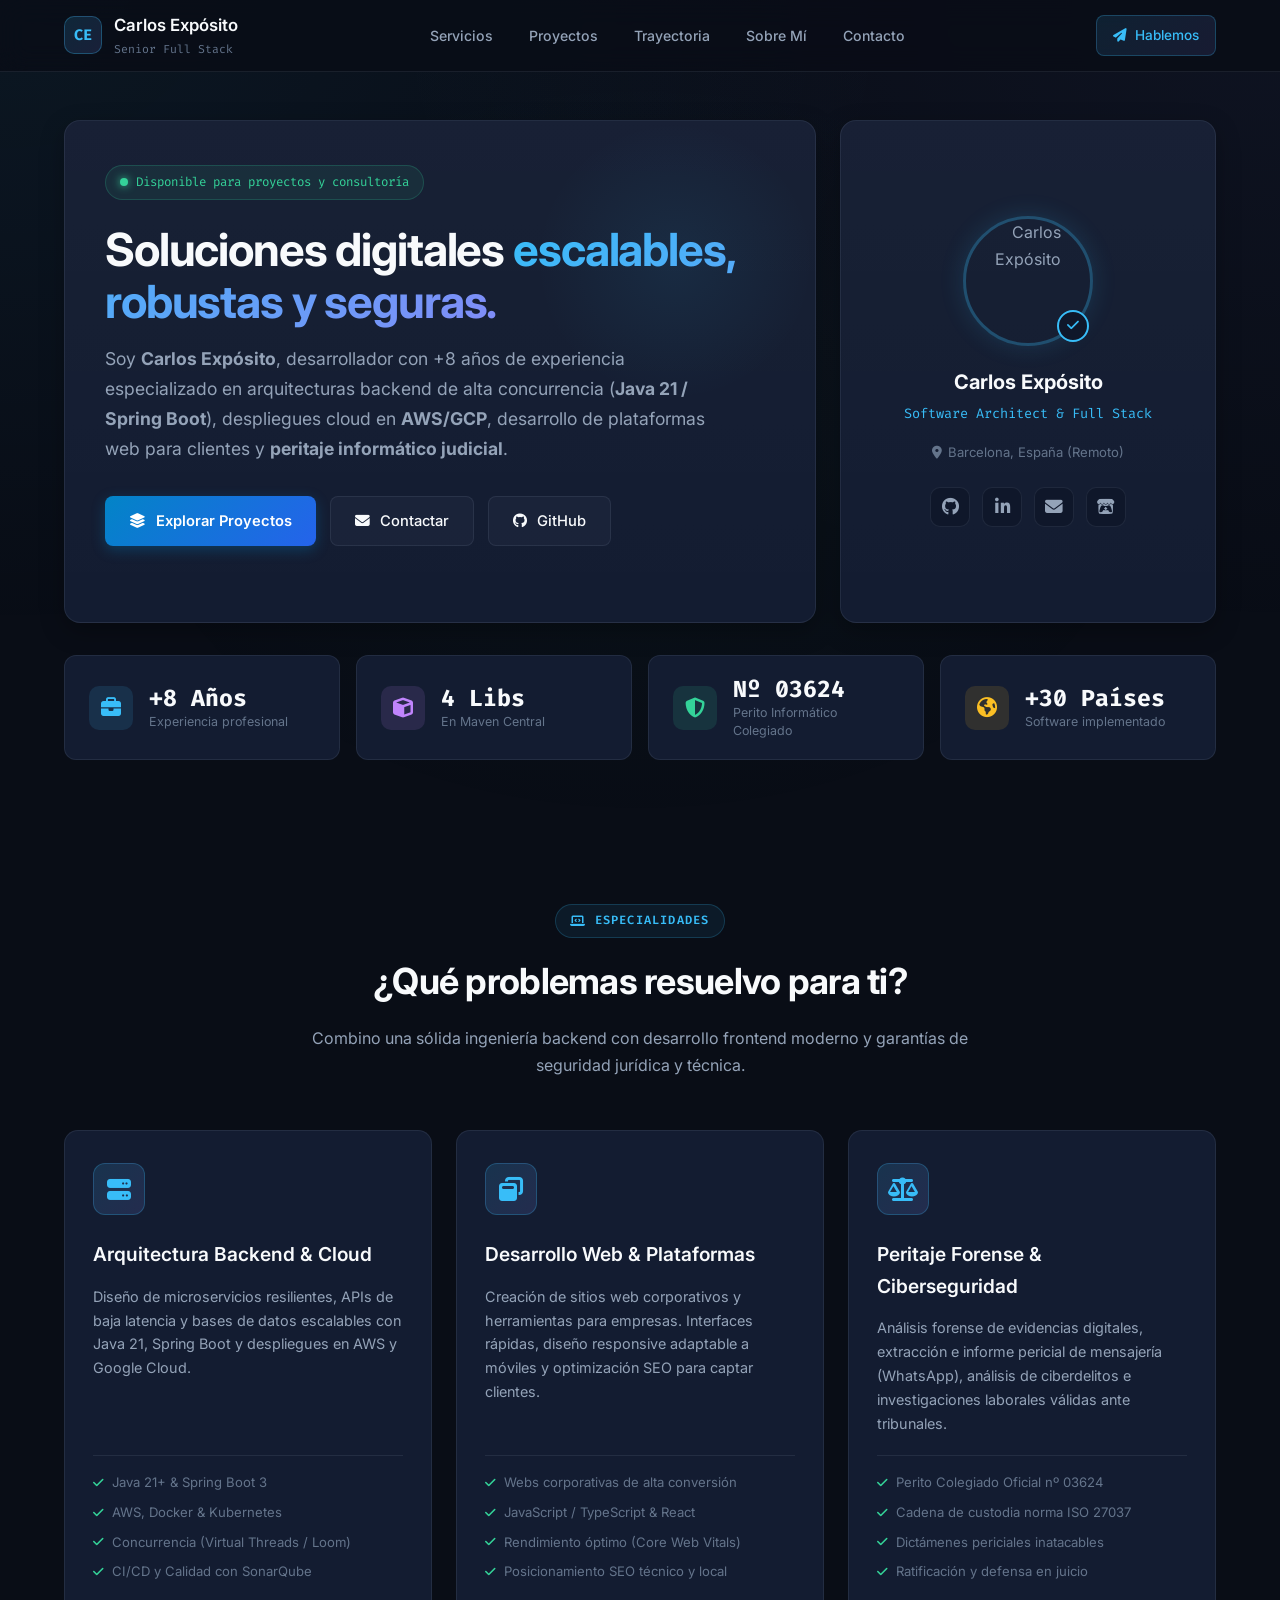
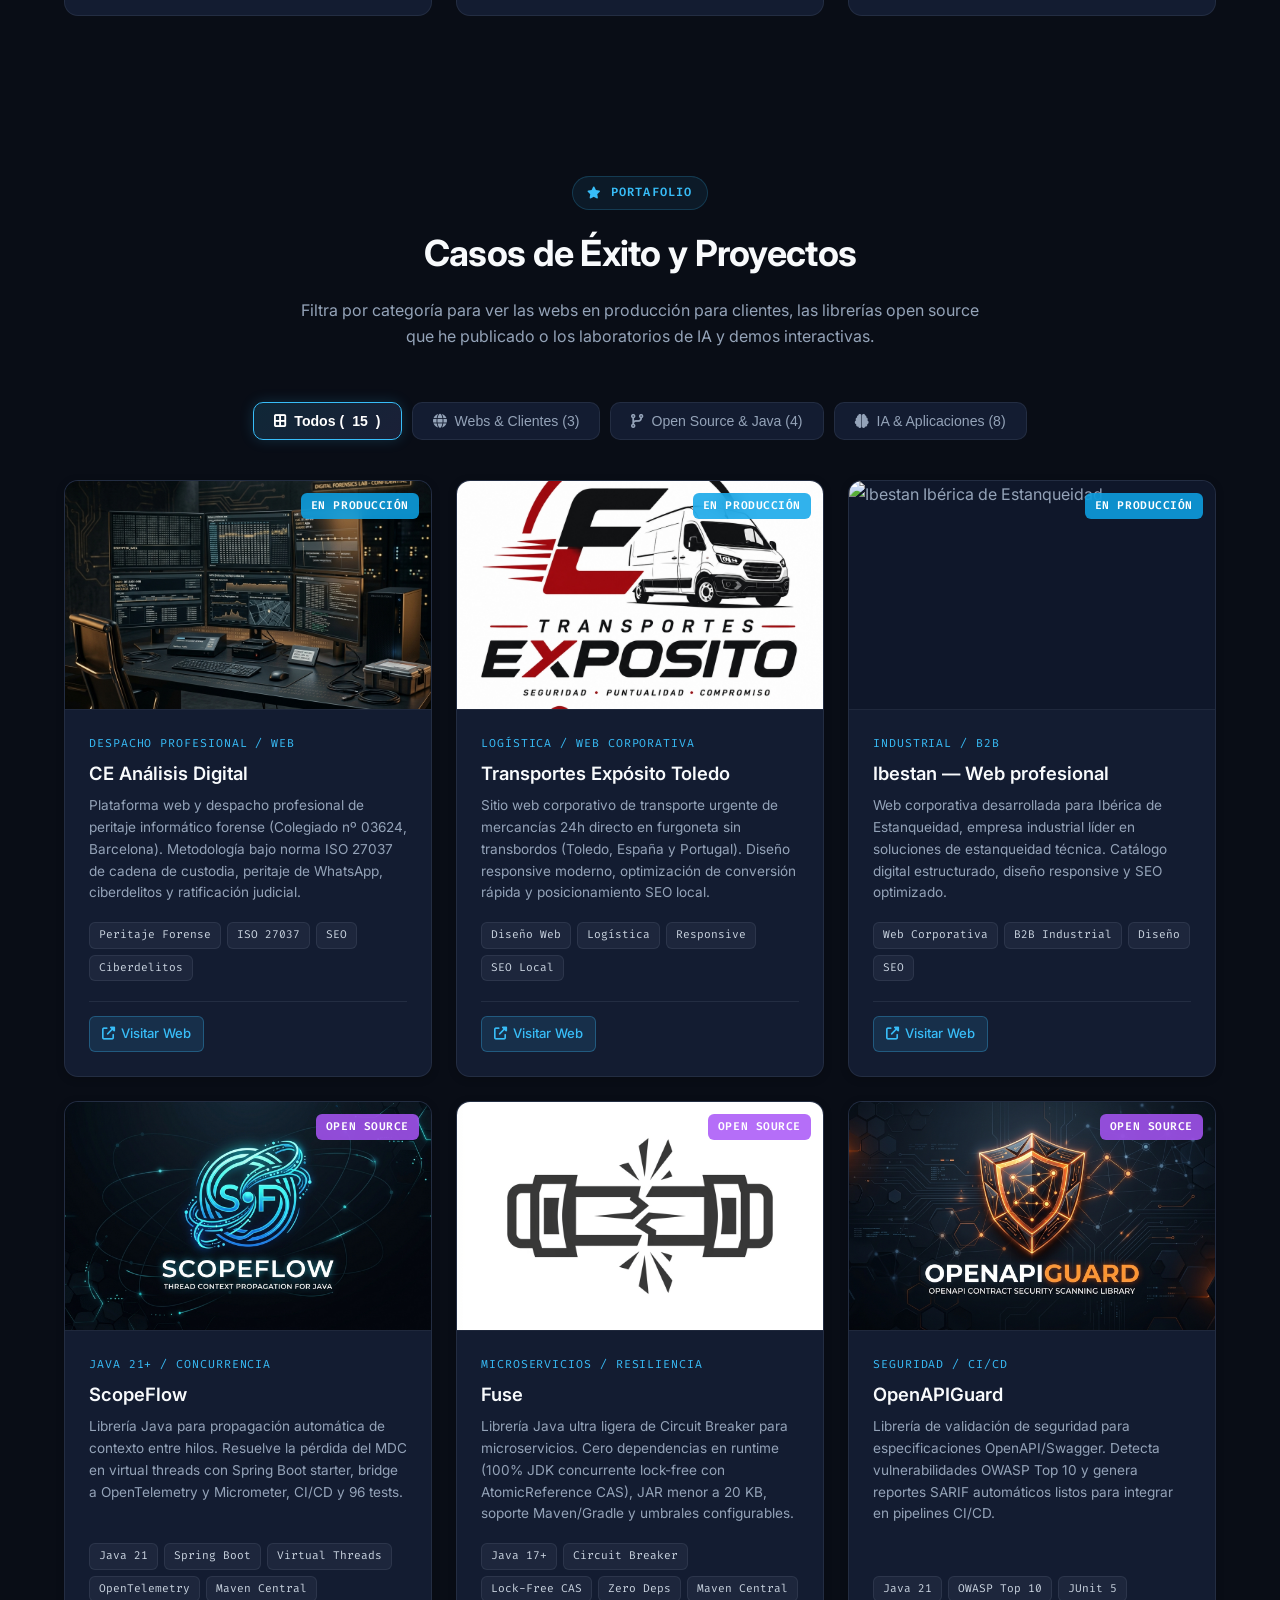
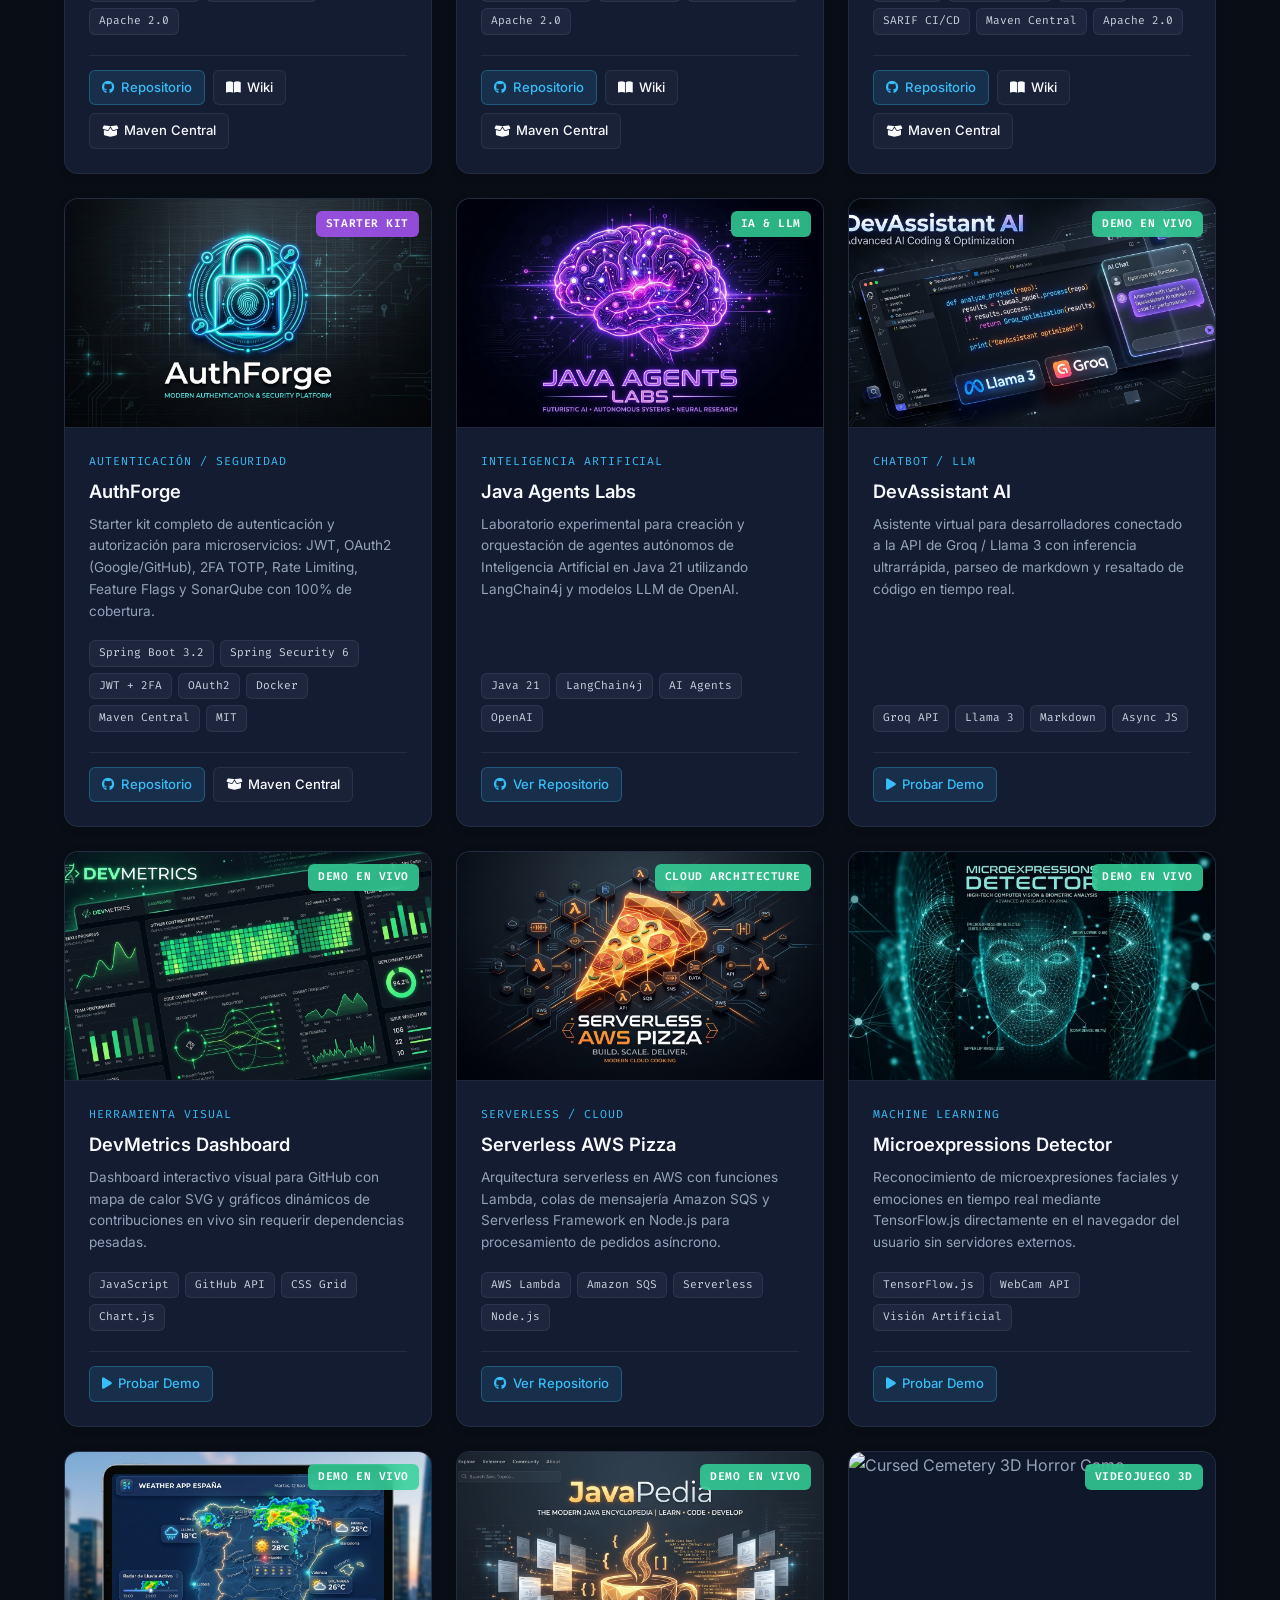
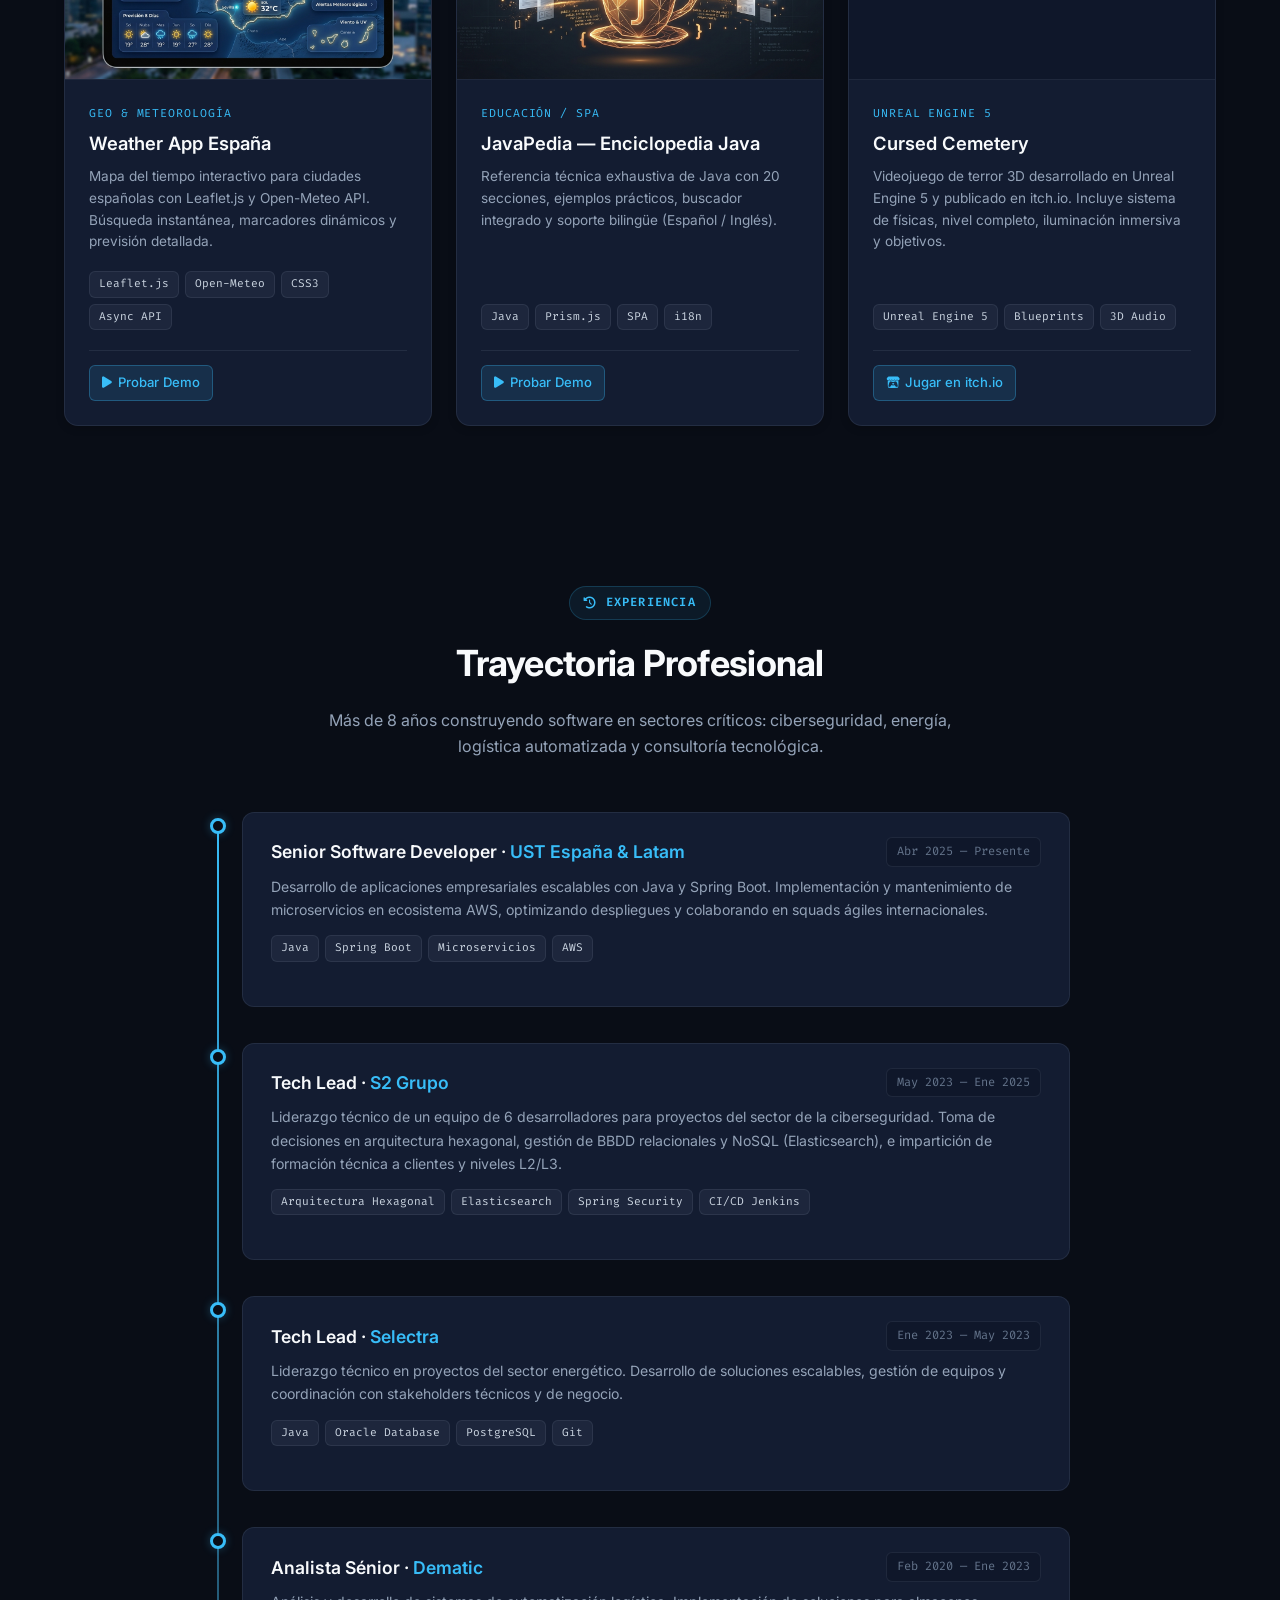
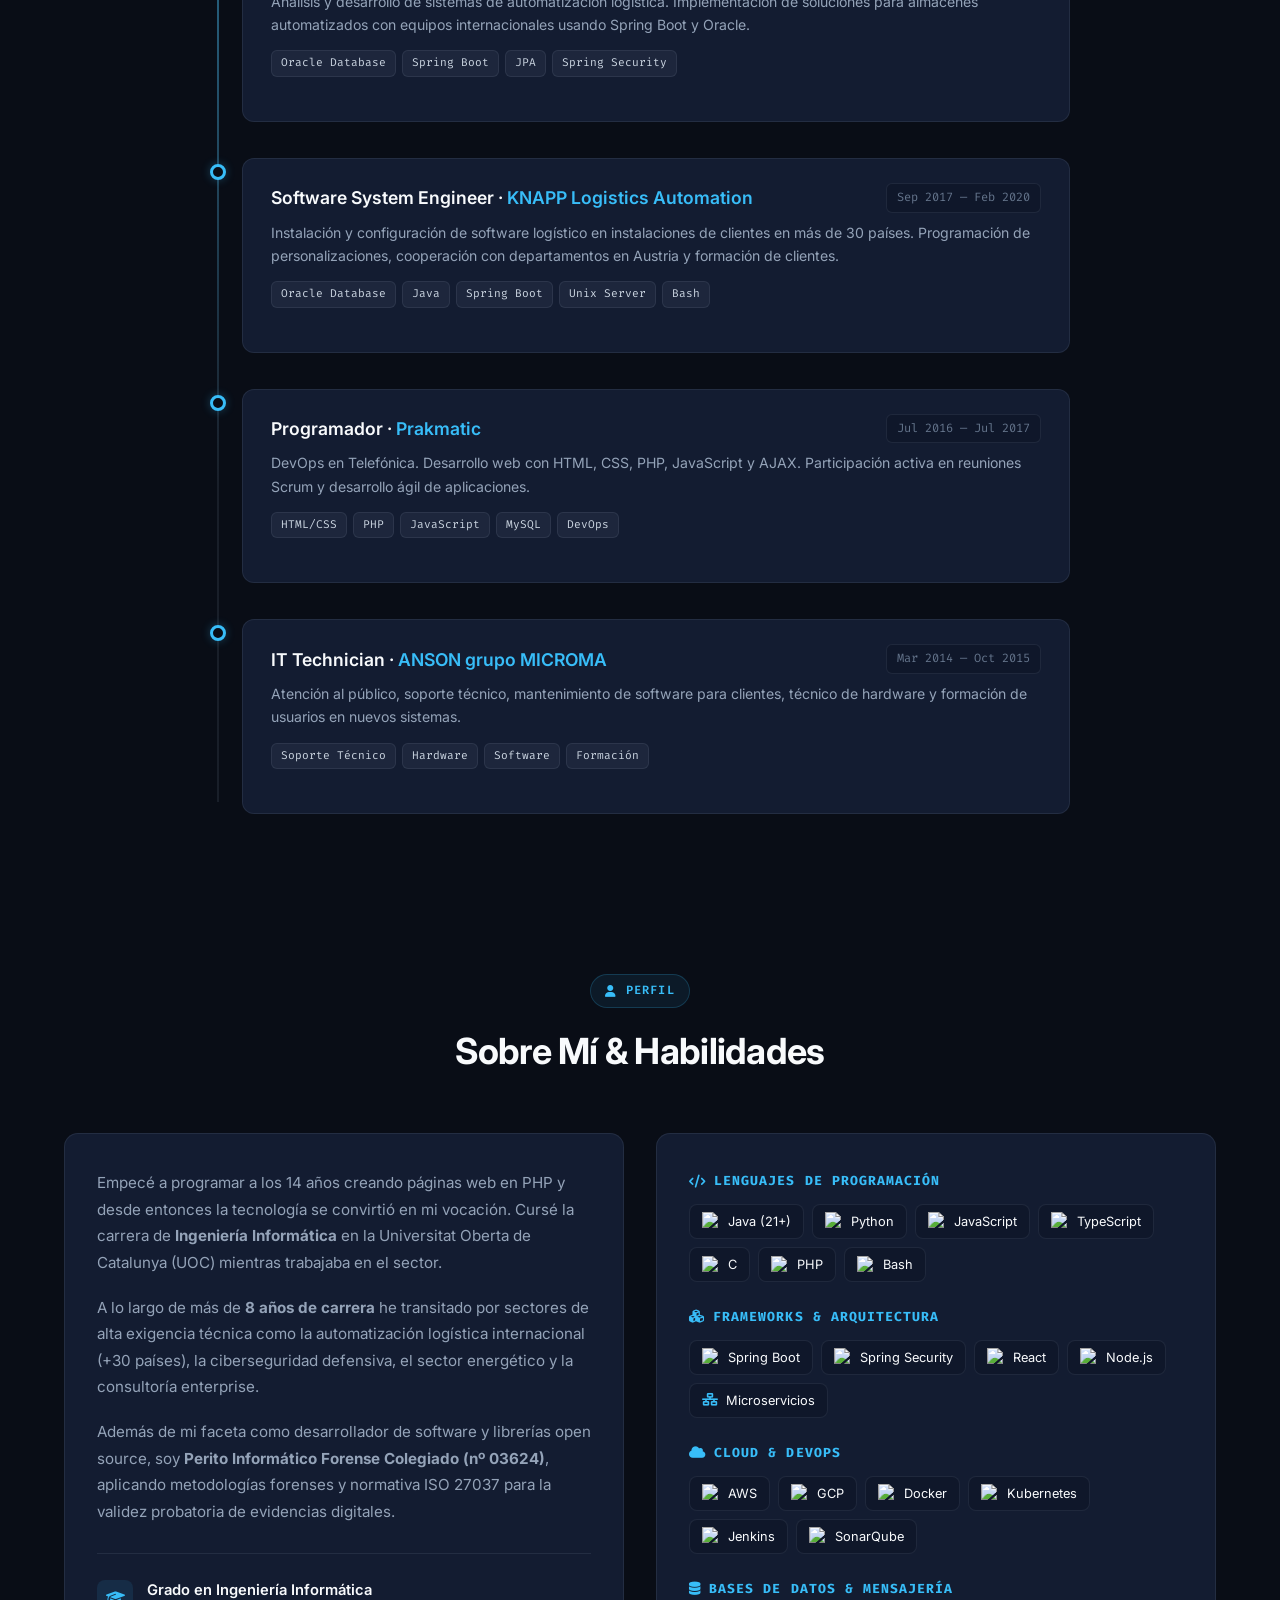
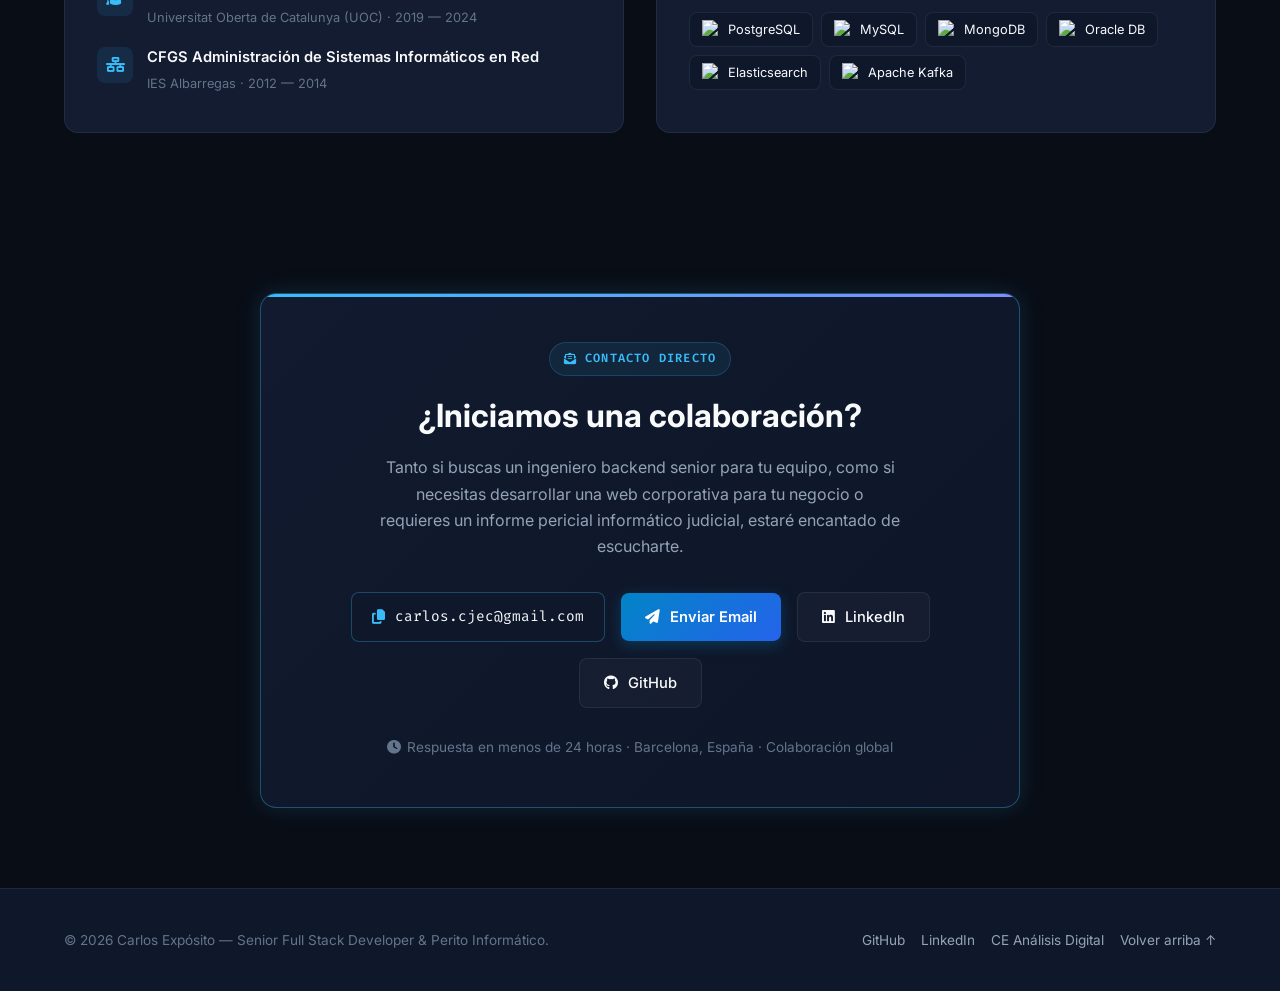
==== index.html @ e98cc946 "Actualizar portfolio: 4 librerias en Maven Central, enlaces a artefactos oficiales y wikis tecnicas" ====
<!DOCTYPE html>
<html lang="es">

<head>
    <meta charset="UTF-8">
    <meta name="viewport" content="width=device-width, initial-scale=1.0">
    <title>Carlos Expósito — Senior Full Stack Developer & Perito Informático</title>
    <meta name="description"
        content="Portafolio profesional de Carlos Expósito. Senior Full Stack Developer especializado en Java, Spring Boot, Cloud y Perito Informático Forense Colegiado nº 03624.">
    <meta name="author" content="Carlos Expósito">
    <meta property="og:type" content="website">
    <meta property="og:title" content="Carlos Expósito — Senior Full Stack Developer & Perito Informático">
    <meta property="og:description"
        content="Arquitecturas backend escalables, microservicios cloud, desarrollo web corporativo y peritaje informático forense.">
    <meta property="og:image" content="foto.jpeg">
    <link rel="icon" type="image/svg+xml"
        href="data:image/svg+xml,<svg xmlns='http://www.w3.org/2000/svg' viewBox='0 0 100 100'><text y='.9em' font-size='90'>👨‍💻</text></svg>">
    
    <!-- Fuentes Google: Inter & Fira Code -->
    <link rel="preconnect" href="https://fonts.googleapis.com">
    <link rel="preconnect" href="https://fonts.gstatic.com" crossorigin>
    <link
        href="https://fonts.googleapis.com/css2?family=Fira+Code:wght@400;500;600&family=Inter:wght@300;400;500;600;700;800&display=swap"
        rel="stylesheet">
    
    <!-- Font Awesome Icons -->
    <link href="https://cdnjs.cloudflare.com/ajax/libs/font-awesome/6.4.0/css/all.min.css" rel="stylesheet">
    
    <!-- Estilos Principales -->
    <link rel="stylesheet" href="style.css">

    <!-- Schema.org JSON-LD -->
    <script type="application/ld+json">
    {
      "@context": "https://schema.org",
      "@type": "Person",
      "name": "Carlos Expósito",
      "jobTitle": "Senior Full Stack Developer & Perito Judicial Informático",
      "url": "https://frodygr.github.io/",
      "sameAs": [
        "https://www.linkedin.com/in/carlos-exposito-ceballo",
        "https://github.com/FrodyGr",
        "https://ceanalisisdigital.es"
      ],
      "email": "carlos.cjec@gmail.com",
      "address": {
        "@type": "PostalAddress",
        "addressLocality": "Barcelona",
        "addressCountry": "ES"
      }
    }
    </script>
</head>

<body>
    <!-- Cursor glow ambiental sutil -->
    <div class="cursor-glow" id="cursorGlow"></div>

    <!-- Header & Barra de Navegación Sticky -->
    <header class="site-header" id="siteHeader">
        <div class="container">
            <a href="#" class="brand" aria-label="Inicio Carlos Expósito">
                <div class="brand-badge">CE</div>
                <div class="brand-name">
                    <span>Carlos Expósito</span>
                    <span class="brand-title">Senior Full Stack</span>
                </div>
            </a>

            <nav class="nav-links" aria-label="Navegación principal">
                <a href="#services" class="nav-link">Servicios</a>
                <a href="#projects" class="nav-link">Proyectos</a>
                <a href="#experience" class="nav-link">Trayectoria</a>
                <a href="#about" class="nav-link">Sobre Mí</a>
                <a href="#contact" class="nav-link">Contacto</a>
            </nav>

            <div class="nav-actions">
                <a href="#contact" class="btn-header-cta">
                    <i class="fas fa-paper-plane"></i> Hablemos
                </a>
                <button class="hamburger" id="hamburgerBtn" aria-label="Abrir Menú">
                    <span></span><span></span><span></span>
                </button>
            </div>
        </div>
    </header>

    <!-- Menú Móvil Desplegable -->
    <div class="mobile-menu" id="mobileMenu">
        <a href="#services" class="mobile-nav-link">Servicios</a>
        <a href="#projects" class="mobile-nav-link">Proyectos</a>
        <a href="#experience" class="mobile-nav-link">Trayectoria</a>
        <a href="#about" class="mobile-nav-link">Sobre Mí</a>
        <a href="#contact" class="mobile-nav-link">Contacto</a>
    </div>

    <main id="mainContent">

        <!-- ========== HERO SECTION (BENTO GRID) ========== -->
        <section class="hero-section" id="hero">
            <div class="container">
                <div class="hero-bento">
                    
                    <!-- Tarjeta Principal Hero -->
                    <div class="hero-main-card">
                        <div class="availability-badge">
                            <span class="pulse-dot"></span>
                            <span>Disponible para proyectos y consultoría</span>
                        </div>
                        <h1 class="hero-title">
                            Soluciones digitales <span class="gradient-text">escalables, robustas y seguras.</span>
                        </h1>
                        <p class="hero-subtitle">
                            Soy <strong>Carlos Expósito</strong>, desarrollador con +8 años de experiencia especializado en arquitecturas backend de alta concurrencia (<strong>Java 21 / Spring Boot</strong>), despliegues cloud en <strong>AWS/GCP</strong>, desarrollo de plataformas web para clientes y <strong>peritaje informático judicial</strong>.
                        </p>
                        <div class="hero-actions">
                            <a href="#projects" class="btn-primary">
                                <i class="fas fa-layer-group"></i> Explorar Proyectos
                            </a>
                            <a href="#contact" class="btn-secondary">
                                <i class="fas fa-envelope"></i> Contactar
                            </a>
                            <a href="https://github.com/FrodyGr" target="_blank" rel="noopener" class="btn-secondary">
                                <i class="fab fa-github"></i> GitHub
                            </a>
                        </div>
                    </div>

                    <!-- Tarjeta Perfil Hero -->
                    <div class="hero-profile-card">
                        <div class="profile-avatar-wrapper">
                            <img src="foto.jpeg" alt="Carlos Expósito" class="profile-avatar">
                            <div class="profile-badge" title="Barcelona, España">
                                <i class="fas fa-check"></i>
                            </div>
                        </div>
                        <h2 class="profile-name">Carlos Expósito</h2>
                        <div class="profile-role">Software Architect & Full Stack</div>
                        <div class="profile-location">
                            <i class="fas fa-map-marker-alt"></i> Barcelona, España (Remoto)
                        </div>
                        <div class="profile-socials">
                            <a href="https://github.com/FrodyGr" target="_blank" rel="noopener" class="social-icon-btn" aria-label="GitHub">
                                <i class="fab fa-github"></i>
                            </a>
                            <a href="https://www.linkedin.com/in/carlos-exposito-ceballo" target="_blank" rel="noopener" class="social-icon-btn" aria-label="LinkedIn">
                                <i class="fab fa-linkedin-in"></i>
                            </a>
                            <a href="mailto:carlos.cjec@gmail.com" class="social-icon-btn" aria-label="Email">
                                <i class="fas fa-envelope"></i>
                            </a>
                            <a href="https://frodygr.itch.io/" target="_blank" rel="noopener" class="social-icon-btn" aria-label="itch.io">
                                <i class="fab fa-itch-io"></i>
                            </a>
                        </div>
                    </div>

                    <!-- 4 Tarjetas de Métricas / Autoridad -->
                    <div class="hero-stats-row">
                        <div class="stat-card">
                            <div class="stat-icon blue">
                                <i class="fas fa-briefcase"></i>
                            </div>
                            <div>
                                <div class="stat-number">+8 Años</div>
                                <div class="stat-label">Experiencia profesional</div>
                            </div>
                        </div>
                        <div class="stat-card">
                            <div class="stat-icon purple">
                                <i class="fas fa-cube"></i>
                            </div>
                            <div>
                                <div class="stat-number">4 Libs</div>
                                <div class="stat-label">En Maven Central</div>
                            </div>
                        </div>
                        <div class="stat-card">
                            <div class="stat-icon emerald">
                                <i class="fas fa-shield-alt"></i>
                            </div>
                            <div>
                                <div class="stat-number">Nº 03624</div>
                                <div class="stat-label">Perito Informático Colegiado</div>
                            </div>
                        </div>
                        <div class="stat-card">
                            <div class="stat-icon amber">
                                <i class="fas fa-globe-americas"></i>
                            </div>
                            <div>
                                <div class="stat-number">+30 Países</div>
                                <div class="stat-label">Software implementado</div>
                            </div>
                        </div>
                    </div>

                </div>
            </div>
        </section>

        <!-- ========== SERVICIOS ========== -->
        <section class="section" id="services">
            <div class="container">
                <div class="section-header">
                    <div class="section-pill">
                        <i class="fas fa-laptop-code"></i> Especialidades
                    </div>
                    <h2 class="section-title">¿Qué problemas resuelvo para ti?</h2>
                    <p class="section-description">
                        Combino una sólida ingeniería backend con desarrollo frontend moderno y garantías de seguridad jurídica y técnica.
                    </p>
                </div>

                <div class="services-grid">
                    <div class="service-card">
                        <div class="service-icon">
                            <i class="fas fa-server"></i>
                        </div>
                        <h3>Arquitectura Backend & Cloud</h3>
                        <p>
                            Diseño de microservicios resilientes, APIs de baja latencia y bases de datos escalables con Java 21, Spring Boot y despliegues en AWS y Google Cloud.
                        </p>
                        <ul class="service-features">
                            <li><i class="fas fa-check"></i> Java 21+ & Spring Boot 3</li>
                            <li><i class="fas fa-check"></i> AWS, Docker & Kubernetes</li>
                            <li><i class="fas fa-check"></i> Concurrencia (Virtual Threads / Loom)</li>
                            <li><i class="fas fa-check"></i> CI/CD y Calidad con SonarQube</li>
                        </ul>
                    </div>

                    <div class="service-card">
                        <div class="service-icon">
                            <i class="fas fa-window-restore"></i>
                        </div>
                        <h3>Desarrollo Web & Plataformas</h3>
                        <p>
                            Creación de sitios web corporativos y herramientas para empresas. Interfaces rápidas, diseño responsive adaptable a móviles y optimización SEO para captar clientes.
                        </p>
                        <ul class="service-features">
                            <li><i class="fas fa-check"></i> Webs corporativas de alta conversión</li>
                            <li><i class="fas fa-check"></i> JavaScript / TypeScript & React</li>
                            <li><i class="fas fa-check"></i> Rendimiento óptimo (Core Web Vitals)</li>
                            <li><i class="fas fa-check"></i> Posicionamiento SEO técnico y local</li>
                        </ul>
                    </div>

                    <div class="service-card">
                        <div class="service-icon">
                            <i class="fas fa-balance-scale"></i>
                        </div>
                        <h3>Peritaje Forense & Ciberseguridad</h3>
                        <p>
                            Análisis forense de evidencias digitales, extracción e informe pericial de mensajería (WhatsApp), análisis de ciberdelitos e investigaciones laborales válidas ante tribunales.
                        </p>
                        <ul class="service-features">
                            <li><i class="fas fa-check"></i> Perito Colegiado Oficial nº 03624</li>
                            <li><i class="fas fa-check"></i> Cadena de custodia norma ISO 27037</li>
                            <li><i class="fas fa-check"></i> Dictámenes periciales inatacables</li>
                            <li><i class="fas fa-check"></i> Ratificación y defensa en juicio</li>
                        </ul>
                    </div>
                </div>
            </div>
        </section>

        <!-- ========== PROYECTOS SHOWCASE CON PESTAÑAS (TABS) ========== -->
        <section class="section" id="projects">
            <div class="container">
                <div class="section-header">
                    <div class="section-pill">
                        <i class="fas fa-star"></i> Portafolio
                    </div>
                    <h2 class="section-title">Casos de Éxito y Proyectos</h2>
                    <p class="section-description">
                        Filtra por categoría para ver las webs en producción para clientes, las librerías open source que he publicado o los laboratorios de IA y demos interactivas.
                    </p>
                </div>

                <!-- Pestañas de Filtrado Dinámico -->
                <div class="projects-tabs">
                    <button class="tab-btn active" data-filter="all">
                        <i class="fas fa-border-all"></i> Todos (<span id="countAll">15</span>)
                    </button>
                    <button class="tab-btn" data-filter="clients">
                        <i class="fas fa-globe"></i> Webs & Clientes (3)
                    </button>
                    <button class="tab-btn" data-filter="opensource">
                        <i class="fas fa-code-branch"></i> Open Source & Java (4)
                    </button>
                    <button class="tab-btn" data-filter="apps">
                        <i class="fas fa-brain"></i> IA & Aplicaciones (8)
                    </button>
                </div>

                <!-- Cuadrícula de Proyectos -->
                <div class="projects-grid" id="projectsGrid">

                    <!-- ==================== WEBS DE CLIENTES ==================== -->

                    <!-- CE Análisis Digital -->
                    <div class="project-card" data-category="clients">
                        <div class="project-thumbnail">
                            <img src="assets/images/ceanalisisdigital.png" alt="CE Análisis Digital - Peritaje Informático Forense">
                            <span class="badge-tag badge-client">En Producción</span>
                        </div>
                        <div class="project-details">
                            <div class="project-header-meta">
                                <span class="project-category-label">Despacho Profesional / Web</span>
                            </div>
                            <h4>CE Análisis Digital</h4>
                            <p>Plataforma web y despacho profesional de peritaje informático forense (Colegiado nº 03624, Barcelona). Metodología bajo norma ISO 27037 de cadena de custodia, peritaje de WhatsApp, ciberdelitos y ratificación judicial.</p>
                            <div class="tech-pills">
                                <span>Peritaje Forense</span><span>ISO 27037</span><span>SEO</span><span>Ciberdelitos</span>
                            </div>
                            <div class="project-links-bar">
                                <a href="https://ceanalisisdigital.es/" target="_blank" rel="noopener" class="link-btn primary">
                                    <i class="fas fa-external-link-alt"></i> Visitar Web
                                </a>
                            </div>
                        </div>
                    </div>

                    <!-- Transportes Expósito Toledo -->
                    <div class="project-card" data-category="clients">
                        <div class="project-thumbnail">
                            <img src="assets/images/transportes-exposito.jpg" alt="Transportes Expósito Toledo - Transporte Urgente">
                            <span class="badge-tag badge-client">En Producción</span>
                        </div>
                        <div class="project-details">
                            <div class="project-header-meta">
                                <span class="project-category-label">Logística / Web Corporativa</span>
                            </div>
                            <h4>Transportes Expósito Toledo</h4>
                            <p>Sitio web corporativo de transporte urgente de mercancías 24h directo en furgoneta sin transbordos (Toledo, España y Portugal). Diseño responsive moderno, optimización de conversión rápida y posicionamiento SEO local.</p>
                            <div class="tech-pills">
                                <span>Diseño Web</span><span>Logística</span><span>Responsive</span><span>SEO Local</span>
                            </div>
                            <div class="project-links-bar">
                                <a href="https://transportesexpositotoledo.com/" target="_blank" rel="noopener" class="link-btn primary">
                                    <i class="fas fa-external-link-alt"></i> Visitar Web
                                </a>
                            </div>
                        </div>
                    </div>

                    <!-- Ibestan -->
                    <div class="project-card" data-category="clients">
                        <div class="project-thumbnail">
                            <img src="assets/images/ibestan.png" alt="Ibestan Ibérica de Estanqueidad">
                            <span class="badge-tag badge-client">En Producción</span>
                        </div>
                        <div class="project-details">
                            <div class="project-header-meta">
                                <span class="project-category-label">Industrial / B2B</span>
                            </div>
                            <h4>Ibestan — Web profesional</h4>
                            <p>Web corporativa desarrollada para Ibérica de Estanqueidad, empresa industrial líder en soluciones de estanqueidad técnica. Catálogo digital estructurado, diseño responsive y SEO optimizado.</p>
                            <div class="tech-pills">
                                <span>Web Corporativa</span><span>B2B Industrial</span><span>Diseño</span><span>SEO</span>
                            </div>
                            <div class="project-links-bar">
                                <a href="https://www.ibestan.net" target="_blank" rel="noopener" class="link-btn primary">
                                    <i class="fas fa-external-link-alt"></i> Visitar Web
                                </a>
                            </div>
                        </div>
                    </div>

                    <!-- ==================== OPEN SOURCE & JAVA ==================== -->

                    <!-- ScopeFlow -->
                    <div class="project-card" data-category="opensource">
                        <div class="project-thumbnail">
                            <img src="assets/images/scopeflow.jpg" alt="ScopeFlow — Thread Context Propagation Java">
                            <span class="badge-tag badge-opensource">Open Source</span>
                        </div>
                        <div class="project-details">
                            <div class="project-header-meta">
                                <span class="project-category-label">Java 21+ / Concurrencia</span>
                            </div>
                            <h4>ScopeFlow</h4>
                            <p>Librería Java para propagación automática de contexto entre hilos. Resuelve la pérdida del MDC en virtual threads con Spring Boot starter, bridge a OpenTelemetry y Micrometer, CI/CD y 96 tests.</p>
                            <div class="tech-pills">
                                <span>Java 21</span><span>Spring Boot</span><span>Virtual Threads</span><span>OpenTelemetry</span><span>Maven Central</span><span>Apache 2.0</span>
                            </div>
                            <div class="project-links-bar">
                                <a href="https://github.com/FrodyGr/scopeflow" target="_blank" rel="noopener" class="link-btn primary">
                                    <i class="fab fa-github"></i> Repositorio
                                </a>
                                <a href="https://github.com/FrodyGr/scopeflow/wiki" target="_blank" rel="noopener" class="link-btn">
                                    <i class="fas fa-book-open"></i> Wiki
                                </a>
                                <a href="https://central.sonatype.com/artifact/io.github.frodygr/scopeflow-core" target="_blank" rel="noopener" class="link-btn">
                                    <i class="fas fa-box-open"></i> Maven Central
                                </a>
                            </div>
                        </div>
                    </div>

                    <!-- Fuse -->
                    <div class="project-card" data-category="opensource">
                        <div class="project-thumbnail">
                            <img src="assets/images/fuse-logo.jpg" alt="Fuse — Circuit Breaker Java">
                            <span class="badge-tag badge-opensource">Open Source</span>
                        </div>
                        <div class="project-details">
                            <div class="project-header-meta">
                                <span class="project-category-label">Microservicios / Resiliencia</span>
                            </div>
                            <h4>Fuse</h4>
                            <p>Librería Java ultra ligera de Circuit Breaker para microservicios. Cero dependencias en runtime (100% JDK concurrente lock-free con AtomicReference CAS), JAR menor a 20 KB, soporte Maven/Gradle y umbrales configurables.</p>
                            <div class="tech-pills">
                                <span>Java 17+</span><span>Circuit Breaker</span><span>Lock-Free CAS</span><span>Zero Deps</span><span>Maven Central</span><span>Apache 2.0</span>
                            </div>
                            <div class="project-links-bar">
                                <a href="https://github.com/FrodyGr/Fuse" target="_blank" rel="noopener" class="link-btn primary">
                                    <i class="fab fa-github"></i> Repositorio
                                </a>
                                <a href="https://github.com/FrodyGr/Fuse/wiki" target="_blank" rel="noopener" class="link-btn">
                                    <i class="fas fa-book-open"></i> Wiki
                                </a>
                                <a href="https://central.sonatype.com/artifact/io.github.frodygr/fuse" target="_blank" rel="noopener" class="link-btn">
                                    <i class="fas fa-box-open"></i> Maven Central
                                </a>
                            </div>
                        </div>
                    </div>

                    <!-- OpenAPIGuard -->
                    <div class="project-card" data-category="opensource">
                        <div class="project-thumbnail">
                            <img src="assets/images/openapiguard.jpg" alt="OpenAPIGuard — OpenAPI Security Scanning">
                            <span class="badge-tag badge-opensource">Open Source</span>
                        </div>
                        <div class="project-details">
                            <div class="project-header-meta">
                                <span class="project-category-label">Seguridad / CI/CD</span>
                            </div>
                            <h4>OpenAPIGuard</h4>
                            <p>Librería de validación de seguridad para especificaciones OpenAPI/Swagger. Detecta vulnerabilidades OWASP Top 10 y genera reportes SARIF automáticos listos para integrar en pipelines CI/CD.</p>
                            <div class="tech-pills">
                                <span>Java 21</span><span>OWASP Top 10</span><span>JUnit 5</span><span>SARIF CI/CD</span><span>Maven Central</span><span>Apache 2.0</span>
                            </div>
                            <div class="project-links-bar">
                                <a href="https://github.com/FrodyGr/OpenAPIGuard" target="_blank" rel="noopener" class="link-btn primary">
                                    <i class="fab fa-github"></i> Repositorio
                                </a>
                                <a href="https://github.com/FrodyGr/OpenAPIGuard/wiki" target="_blank" rel="noopener" class="link-btn">
                                    <i class="fas fa-book-open"></i> Wiki
                                </a>
                                <a href="https://central.sonatype.com/artifact/io.github.frodygr/openapiguard-junit5" target="_blank" rel="noopener" class="link-btn">
                                    <i class="fas fa-box-open"></i> Maven Central
                                </a>
                            </div>
                        </div>
                    </div>

                    <!-- AuthForge -->
                    <div class="project-card" data-category="opensource">
                        <div class="project-thumbnail">
                            <img src="assets/images/authforge.jpg" alt="AuthForge — Authentication Platform">
                            <span class="badge-tag badge-opensource">Starter Kit</span>
                        </div>
                        <div class="project-details">
                            <div class="project-header-meta">
                                <span class="project-category-label">Autenticación / Seguridad</span>
                            </div>
                            <h4>AuthForge</h4>
                            <p>Starter kit completo de autenticación y autorización para microservicios: JWT, OAuth2 (Google/GitHub), 2FA TOTP, Rate Limiting, Feature Flags y SonarQube con 100% de cobertura.</p>
                            <div class="tech-pills">
                                <span>Spring Boot 3.2</span><span>Spring Security 6</span><span>JWT + 2FA</span><span>OAuth2</span><span>Docker</span><span>Maven Central</span><span>MIT</span>
                            </div>
                            <div class="project-links-bar">
                                <a href="https://github.com/FrodyGr/authforge" target="_blank" rel="noopener" class="link-btn primary">
                                    <i class="fab fa-github"></i> Repositorio
                                </a>
                                <a href="https://central.sonatype.com/artifact/io.github.frodygr/authforge" target="_blank" rel="noopener" class="link-btn">
                                    <i class="fas fa-box-open"></i> Maven Central
                                </a>
                            </div>
                        </div>
                    </div>

                    <!-- ==================== IA & APLICACIONES ==================== -->

                    <!-- Java Agents Labs -->
                    <div class="project-card" data-category="apps">
                        <div class="project-thumbnail">
                            <img src="assets/images/java-agents.jpg" alt="Java Agents Labs — Autonomous AI in Java">
                            <span class="badge-tag badge-interactive">IA & LLM</span>
                        </div>
                        <div class="project-details">
                            <div class="project-header-meta">
                                <span class="project-category-label">Inteligencia Artificial</span>
                            </div>
                            <h4>Java Agents Labs</h4>
                            <p>Laboratorio experimental para creación y orquestación de agentes autónomos de Inteligencia Artificial en Java 21 utilizando LangChain4j y modelos LLM de OpenAI.</p>
                            <div class="tech-pills">
                                <span>Java 21</span><span>LangChain4j</span><span>AI Agents</span><span>OpenAI</span>
                            </div>
                            <div class="project-links-bar">
                                <a href="https://github.com/FrodyGr/java-agents-labs" target="_blank" rel="noopener" class="link-btn primary">
                                    <i class="fab fa-github"></i> Ver Repositorio
                                </a>
                            </div>
                        </div>
                    </div>

                    <!-- DevAssistant AI -->
                    <div class="project-card" data-category="apps">
                        <div class="project-thumbnail">
                            <img src="assets/images/devassistant.jpg" alt="DevAssistant AI — AI Coding Assistant">
                            <span class="badge-tag badge-interactive">Demo en Vivo</span>
                        </div>
                        <div class="project-details">
                            <div class="project-header-meta">
                                <span class="project-category-label">Chatbot / LLM</span>
                            </div>
                            <h4>DevAssistant AI</h4>
                            <p>Asistente virtual para desarrolladores conectado a la API de Groq / Llama 3 con inferencia ultrarrápida, parseo de markdown y resaltado de código en tiempo real.</p>
                            <div class="tech-pills">
                                <span>Groq API</span><span>Llama 3</span><span>Markdown</span><span>Async JS</span>
                            </div>
                            <div class="project-links-bar">
                                <a href="devassistant/index.html" target="_blank" class="link-btn primary">
                                    <i class="fas fa-play"></i> Probar Demo
                                </a>
                            </div>
                        </div>
                    </div>

                    <!-- DevMetrics Dashboard -->
                    <div class="project-card" data-category="apps">
                        <div class="project-thumbnail">
                            <img src="assets/images/devmetrics.jpg" alt="DevMetrics Dashboard — GitHub Analytics">
                            <span class="badge-tag badge-interactive">Demo en Vivo</span>
                        </div>
                        <div class="project-details">
                            <div class="project-header-meta">
                                <span class="project-category-label">Herramienta Visual</span>
                            </div>
                            <h4>DevMetrics Dashboard</h4>
                            <p>Dashboard interactivo visual para GitHub con mapa de calor SVG y gráficos dinámicos de contribuciones en vivo sin requerir dependencias pesadas.</p>
                            <div class="tech-pills">
                                <span>JavaScript</span><span>GitHub API</span><span>CSS Grid</span><span>Chart.js</span>
                            </div>
                            <div class="project-links-bar">
                                <a href="devmetrics/index.html" target="_blank" class="link-btn primary">
                                    <i class="fas fa-play"></i> Probar Demo
                                </a>
                            </div>
                        </div>
                    </div>

                    <!-- Serverless AWS Pizza -->
                    <div class="project-card" data-category="apps">
                        <div class="project-thumbnail">
                            <img src="assets/images/serverless-pizza.jpg" alt="Serverless AWS Pizza — Cloud Architecture">
                            <span class="badge-tag badge-interactive">Cloud Architecture</span>
                        </div>
                        <div class="project-details">
                            <div class="project-header-meta">
                                <span class="project-category-label">Serverless / Cloud</span>
                            </div>
                            <h4>Serverless AWS Pizza</h4>
                            <p>Arquitectura serverless en AWS con funciones Lambda, colas de mensajería Amazon SQS y Serverless Framework en Node.js para procesamiento de pedidos asíncrono.</p>
                            <div class="tech-pills">
                                <span>AWS Lambda</span><span>Amazon SQS</span><span>Serverless</span><span>Node.js</span>
                            </div>
                            <div class="project-links-bar">
                                <a href="https://github.com/FrodyGr/Serverless-lambda-pizza" target="_blank" rel="noopener" class="link-btn primary">
                                    <i class="fab fa-github"></i> Ver Repositorio
                                </a>
                            </div>
                        </div>
                    </div>

                    <!-- Microexpressions Detector -->
                    <div class="project-card" data-category="apps">
                        <div class="project-thumbnail">
                            <img src="assets/images/microexpressions.jpg" alt="Microexpressions Detector — Computer Vision">
                            <span class="badge-tag badge-interactive">Demo en Vivo</span>
                        </div>
                        <div class="project-details">
                            <div class="project-header-meta">
                                <span class="project-category-label">Machine Learning</span>
                            </div>
                            <h4>Microexpressions Detector</h4>
                            <p>Reconocimiento de microexpresiones faciales y emociones en tiempo real mediante TensorFlow.js directamente en el navegador del usuario sin servidores externos.</p>
                            <div class="tech-pills">
                                <span>TensorFlow.js</span><span>WebCam API</span><span>Visión Artificial</span>
                            </div>
                            <div class="project-links-bar">
                                <a href="microexpresiones/index.html" target="_blank" class="link-btn primary">
                                    <i class="fas fa-play"></i> Probar Demo
                                </a>
                            </div>
                        </div>
                    </div>

                    <!-- Weather App España -->
                    <div class="project-card" data-category="apps">
                        <div class="project-thumbnail">
                            <img src="assets/images/weather-app.jpg" alt="Weather App España — Map Meteorológico">
                            <span class="badge-tag badge-interactive">Demo en Vivo</span>
                        </div>
                        <div class="project-details">
                            <div class="project-header-meta">
                                <span class="project-category-label">Geo & Meteorología</span>
                            </div>
                            <h4>Weather App España</h4>
                            <p>Mapa del tiempo interactivo para ciudades españolas con Leaflet.js y Open-Meteo API. Búsqueda instantánea, marcadores dinámicos y previsión detallada.</p>
                            <div class="tech-pills">
                                <span>Leaflet.js</span><span>Open-Meteo</span><span>CSS3</span><span>Async API</span>
                            </div>
                            <div class="project-links-bar">
                                <a href="weather-app/index.html" target="_blank" class="link-btn primary">
                                    <i class="fas fa-play"></i> Probar Demo
                                </a>
                            </div>
                        </div>
                    </div>

                    <!-- JavaPedia -->
                    <div class="project-card" data-category="apps">
                        <div class="project-thumbnail">
                            <img src="assets/images/javapedia.jpg" alt="JavaPedia — Enciclopedia Java">
                            <span class="badge-tag badge-interactive">Demo en Vivo</span>
                        </div>
                        <div class="project-details">
                            <div class="project-header-meta">
                                <span class="project-category-label">Educación / SPA</span>
                            </div>
                            <h4>JavaPedia — Enciclopedia Java</h4>
                            <p>Referencia técnica exhaustiva de Java con 20 secciones, ejemplos prácticos, buscador integrado y soporte bilingüe (Español / Inglés).</p>
                            <div class="tech-pills">
                                <span>Java</span><span>Prism.js</span><span>SPA</span><span>i18n</span>
                            </div>
                            <div class="project-links-bar">
                                <a href="javapedia/index.html" target="_blank" class="link-btn primary">
                                    <i class="fas fa-play"></i> Probar Demo
                                </a>
                            </div>
                        </div>
                    </div>

                    <!-- Cursed Cemetery -->
                    <div class="project-card" data-category="apps">
                        <div class="project-thumbnail">
                            <img src="assets/images/cursed-cementery.png" alt="Cursed Cemetery 3D Horror Game">
                            <span class="badge-tag badge-interactive">Videojuego 3D</span>
                        </div>
                        <div class="project-details">
                            <div class="project-header-meta">
                                <span class="project-category-label">Unreal Engine 5</span>
                            </div>
                            <h4>Cursed Cemetery</h4>
                            <p>Videojuego de terror 3D desarrollado en Unreal Engine 5 y publicado en itch.io. Incluye sistema de físicas, nivel completo, iluminación inmersiva y objetivos.</p>
                            <div class="tech-pills">
                                <span>Unreal Engine 5</span><span>Blueprints</span><span>3D Audio</span>
                            </div>
                            <div class="project-links-bar">
                                <a href="https://frodygr.itch.io/cursed-cementery" target="_blank" rel="noopener" class="link-btn primary">
                                    <i class="fab fa-itch-io"></i> Jugar en itch.io
                                </a>
                            </div>
                        </div>
                    </div>

                </div>
            </div>
        </section>

        <!-- ========== TRAYECTORIA PROFESIONAL ========== -->
        <section class="section" id="experience">
            <div class="container">
                <div class="section-header">
                    <div class="section-pill">
                        <i class="fas fa-history"></i> Experiencia
                    </div>
                    <h2 class="section-title">Trayectoria Profesional</h2>
                    <p class="section-description">
                        Más de 8 años construyendo software en sectores críticos: ciberseguridad, energía, logística automatizada y consultoría tecnológica.
                    </p>
                </div>

                <div class="timeline">
                    <!-- UST -->
                    <div class="timeline-item">
                        <div class="timeline-dot"></div>
                        <div class="timeline-card">
                            <div class="timeline-header">
                                <div class="timeline-role">Senior Software Developer · <span class="timeline-company">UST España & Latam</span></div>
                                <div class="timeline-date">Abr 2025 — Presente</div>
                            </div>
                            <p>Desarrollo de aplicaciones empresariales escalables con Java y Spring Boot. Implementación y mantenimiento de microservicios en ecosistema AWS, optimizando despliegues y colaborando en squads ágiles internacionales.</p>
                            <div class="tech-pills">
                                <span>Java</span><span>Spring Boot</span><span>Microservicios</span><span>AWS</span>
                            </div>
                        </div>
                    </div>

                    <!-- S2 Grupo -->
                    <div class="timeline-item">
                        <div class="timeline-dot"></div>
                        <div class="timeline-card">
                            <div class="timeline-header">
                                <div class="timeline-role">Tech Lead · <span class="timeline-company">S2 Grupo</span></div>
                                <div class="timeline-date">May 2023 — Ene 2025</div>
                            </div>
                            <p>Liderazgo técnico de un equipo de 6 desarrolladores para proyectos del sector de la ciberseguridad. Toma de decisiones en arquitectura hexagonal, gestión de BBDD relacionales y NoSQL (Elasticsearch), e impartición de formación técnica a clientes y niveles L2/L3.</p>
                            <div class="tech-pills">
                                <span>Arquitectura Hexagonal</span><span>Elasticsearch</span><span>Spring Security</span><span>CI/CD Jenkins</span>
                            </div>
                        </div>
                    </div>

                    <!-- Selectra -->
                    <div class="timeline-item">
                        <div class="timeline-dot"></div>
                        <div class="timeline-card">
                            <div class="timeline-header">
                                <div class="timeline-role">Tech Lead · <span class="timeline-company">Selectra</span></div>
                                <div class="timeline-date">Ene 2023 — May 2023</div>
                            </div>
                            <p>Liderazgo técnico en proyectos del sector energético. Desarrollo de soluciones escalables, gestión de equipos y coordinación con stakeholders técnicos y de negocio.</p>
                            <div class="tech-pills">
                                <span>Java</span><span>Oracle Database</span><span>PostgreSQL</span><span>Git</span>
                            </div>
                        </div>
                    </div>

                    <!-- Dematic -->
                    <div class="timeline-item">
                        <div class="timeline-dot"></div>
                        <div class="timeline-card">
                            <div class="timeline-header">
                                <div class="timeline-role">Analista Sénior · <span class="timeline-company">Dematic</span></div>
                                <div class="timeline-date">Feb 2020 — Ene 2023</div>
                            </div>
                            <p>Análisis y desarrollo de sistemas de automatización logística. Implementación de soluciones para almacenes automatizados con equipos internacionales usando Spring Boot y Oracle.</p>
                            <div class="tech-pills">
                                <span>Oracle Database</span><span>Spring Boot</span><span>JPA</span><span>Spring Security</span>
                            </div>
                        </div>
                    </div>

                    <!-- KNAPP -->
                    <div class="timeline-item">
                        <div class="timeline-dot"></div>
                        <div class="timeline-card">
                            <div class="timeline-header">
                                <div class="timeline-role">Software System Engineer · <span class="timeline-company">KNAPP Logistics Automation</span></div>
                                <div class="timeline-date">Sep 2017 — Feb 2020</div>
                            </div>
                            <p>Instalación y configuración de software logístico en instalaciones de clientes en más de 30 países. Programación de personalizaciones, cooperación con departamentos en Austria y formación de clientes.</p>
                            <div class="tech-pills">
                                <span>Oracle Database</span><span>Java</span><span>Spring Boot</span><span>Unix Server</span><span>Bash</span>
                            </div>
                        </div>
                    </div>

                    <!-- Prakmatic -->
                    <div class="timeline-item">
                        <div class="timeline-dot"></div>
                        <div class="timeline-card">
                            <div class="timeline-header">
                                <div class="timeline-role">Programador · <span class="timeline-company">Prakmatic</span></div>
                                <div class="timeline-date">Jul 2016 — Jul 2017</div>
                            </div>
                            <p>DevOps en Telefónica. Desarrollo web con HTML, CSS, PHP, JavaScript y AJAX. Participación activa en reuniones Scrum y desarrollo ágil de aplicaciones.</p>
                            <div class="tech-pills">
                                <span>HTML/CSS</span><span>PHP</span><span>JavaScript</span><span>MySQL</span><span>DevOps</span>
                            </div>
                        </div>
                    </div>

                    <!-- ANSON grupo MICROMA -->
                    <div class="timeline-item">
                        <div class="timeline-dot"></div>
                        <div class="timeline-card">
                            <div class="timeline-header">
                                <div class="timeline-role">IT Technician · <span class="timeline-company">ANSON grupo MICROMA</span></div>
                                <div class="timeline-date">Mar 2014 — Oct 2015</div>
                            </div>
                            <p>Atención al público, soporte técnico, mantenimiento de software para clientes, técnico de hardware y formación de usuarios en nuevos sistemas.</p>
                            <div class="tech-pills">
                                <span>Soporte Técnico</span><span>Hardware</span><span>Software</span><span>Formación</span>
                            </div>
                        </div>
                    </div>
                </div>
            </div>
        </section>

        <!-- ========== SOBRE MÍ & STACK TÉCNICO ========== -->
        <section class="section" id="about">
            <div class="container">
                <div class="section-header">
                    <div class="section-pill">
                        <i class="fas fa-user"></i> Perfil
                    </div>
                    <h2 class="section-title">Sobre Mí & Habilidades</h2>
                </div>

                <div class="about-grid">
                    <!-- Columna Izquierda: Historia y Formación -->
                    <div class="about-text-card">
                        <p>
                            Empecé a programar a los 14 años creando páginas web en PHP y desde entonces la tecnología se convirtió en mi vocación. Cursé la carrera de <strong>Ingeniería Informática</strong> en la Universitat Oberta de Catalunya (UOC) mientras trabajaba en el sector.
                        </p>
                        <p>
                            A lo largo de más de <strong>8 años de carrera</strong> he transitado por sectores de alta exigencia técnica como la automatización logística internacional (+30 países), la ciberseguridad defensiva, el sector energético y la consultoría enterprise.
                        </p>
                        <p>
                            Además de mi faceta como desarrollador de software y librerías open source, soy <strong>Perito Informático Forense Colegiado (nº 03624)</strong>, aplicando metodologías forenses y normativa ISO 27037 para la validez probatoria de evidencias digitales.
                        </p>

                        <div class="education-list">
                            <div class="edu-card">
                                <div class="edu-icon"><i class="fas fa-graduation-cap"></i></div>
                                <div class="edu-details">
                                    <h5>Grado en Ingeniería Informática</h5>
                                    <span>Universitat Oberta de Catalunya (UOC) · 2019 — 2024</span>
                                </div>
                            </div>
                            <div class="edu-card">
                                <div class="edu-icon"><i class="fas fa-network-wired"></i></div>
                                <div class="edu-details">
                                    <h5>CFGS Administración de Sistemas Informáticos en Red</h5>
                                    <span>IES Albarregas · 2012 — 2014</span>
                                </div>
                            </div>
                        </div>
                    </div>

                    <!-- Columna Derecha: Stack Tecnológico Agrupado -->
                    <div class="stack-groups-card">
                        <div class="stack-group">
                            <h4><i class="fas fa-code"></i> Lenguajes de Programación</h4>
                            <div class="stack-chips">
                                <div class="chip"><img src="https://cdn.jsdelivr.net/gh/devicons/devicon/icons/java/java-original.svg" alt="Java"> Java (21+)</div>
                                <div class="chip"><img src="https://cdn.jsdelivr.net/gh/devicons/devicon/icons/python/python-original.svg" alt="Python"> Python</div>
                                <div class="chip"><img src="https://cdn.jsdelivr.net/gh/devicons/devicon/icons/javascript/javascript-original.svg" alt="JavaScript"> JavaScript</div>
                                <div class="chip"><img src="https://cdn.jsdelivr.net/gh/devicons/devicon/icons/typescript/typescript-original.svg" alt="TypeScript"> TypeScript</div>
                                <div class="chip"><img src="https://cdn.jsdelivr.net/gh/devicons/devicon/icons/c/c-original.svg" alt="C"> C</div>
                                <div class="chip"><img src="https://cdn.jsdelivr.net/gh/devicons/devicon/icons/php/php-original.svg" alt="PHP"> PHP</div>
                                <div class="chip"><img src="https://cdn.jsdelivr.net/gh/devicons/devicon/icons/bash/bash-original.svg" alt="Bash"> Bash</div>
                            </div>
                        </div>

                        <div class="stack-group">
                            <h4><i class="fas fa-cubes"></i> Frameworks & Arquitectura</h4>
                            <div class="stack-chips">
                                <div class="chip"><img src="https://cdn.jsdelivr.net/gh/devicons/devicon/icons/spring/spring-original.svg" alt="Spring"> Spring Boot</div>
                                <div class="chip"><img src="https://cdn.jsdelivr.net/gh/devicons/devicon/icons/spring/spring-original.svg" alt="Spring Security"> Spring Security</div>
                                <div class="chip"><img src="https://cdn.jsdelivr.net/gh/devicons/devicon/icons/react/react-original.svg" alt="React"> React</div>
                                <div class="chip"><img src="https://cdn.jsdelivr.net/gh/devicons/devicon/icons/nodejs/nodejs-original.svg" alt="Node.js"> Node.js</div>
                                <div class="chip"><i class="fas fa-network-wired" style="color: #38bdf8"></i> Microservicios</div>
                            </div>
                        </div>

                        <div class="stack-group">
                            <h4><i class="fas fa-cloud"></i> Cloud & DevOps</h4>
                            <div class="stack-chips">
                                <div class="chip"><img src="https://cdn.jsdelivr.net/gh/devicons/devicon/icons/amazonwebservices/amazonwebservices-plain-wordmark.svg" alt="AWS"> AWS</div>
                                <div class="chip"><img src="https://cdn.jsdelivr.net/gh/devicons/devicon/icons/googlecloud/googlecloud-original.svg" alt="GCP"> GCP</div>
                                <div class="chip"><img src="https://cdn.jsdelivr.net/gh/devicons/devicon/icons/docker/docker-original.svg" alt="Docker"> Docker</div>
                                <div class="chip"><img src="https://cdn.jsdelivr.net/gh/devicons/devicon/icons/kubernetes/kubernetes-plain.svg" alt="Kubernetes"> Kubernetes</div>
                                <div class="chip"><img src="https://cdn.jsdelivr.net/gh/devicons/devicon/icons/jenkins/jenkins-original.svg" alt="Jenkins"> Jenkins</div>
                                <div class="chip"><img src="https://cdn.jsdelivr.net/gh/devicons/devicon/icons/sonarqube/sonarqube-original.svg" alt="SonarQube"> SonarQube</div>
                            </div>
                        </div>

                        <div class="stack-group">
                            <h4><i class="fas fa-database"></i> Bases de Datos & Mensajería</h4>
                            <div class="stack-chips">
                                <div class="chip"><img src="https://cdn.jsdelivr.net/gh/devicons/devicon/icons/postgresql/postgresql-original.svg" alt="PostgreSQL"> PostgreSQL</div>
                                <div class="chip"><img src="https://cdn.jsdelivr.net/gh/devicons/devicon/icons/mysql/mysql-original.svg" alt="MySQL"> MySQL</div>
                                <div class="chip"><img src="https://cdn.jsdelivr.net/gh/devicons/devicon/icons/mongodb/mongodb-original.svg" alt="MongoDB"> MongoDB</div>
                                <div class="chip"><img src="https://cdn.jsdelivr.net/gh/devicons/devicon/icons/oracle/oracle-original.svg" alt="Oracle"> Oracle DB</div>
                                <div class="chip"><img src="https://cdn.jsdelivr.net/gh/devicons/devicon/icons/elasticsearch/elasticsearch-original.svg" alt="Elasticsearch"> Elasticsearch</div>
                                <div class="chip"><img src="https://cdn.jsdelivr.net/gh/devicons/devicon/icons/apachekafka/apachekafka-original.svg" alt="Kafka"> Apache Kafka</div>
                            </div>
                        </div>
                    </div>
                </div>
            </div>
        </section>

        <!-- ========== CONTACTO ========== -->
        <section class="section" id="contact">
            <div class="container">
                <div class="contact-card">
                    <div class="section-pill">
                        <i class="fas fa-envelope-open-text"></i> Contacto Directo
                    </div>
                    <h3>¿Iniciamos una colaboración?</h3>
                    <p>
                        Tanto si buscas un ingeniero backend senior para tu equipo, como si necesitas desarrollar una web corporativa para tu negocio o requieres un informe pericial informático judicial, estaré encantado de escucharte.
                    </p>

                    <div class="contact-buttons-wrapper">
                        <!-- Copiado de email con feedback -->
                        <div class="email-copy-box" id="emailCopyBtn" title="Clic para copiar al portapapeles">
                            <i class="fas fa-copy"></i>
                            <span>carlos.cjec@gmail.com</span>
                        </div>
                        <a href="mailto:carlos.cjec@gmail.com" class="btn-primary">
                            <i class="fas fa-paper-plane"></i> Enviar Email
                        </a>
                        <a href="https://www.linkedin.com/in/carlos-exposito-ceballo" target="_blank" rel="noopener" class="btn-secondary">
                            <i class="fab fa-linkedin"></i> LinkedIn
                        </a>
                        <a href="https://github.com/FrodyGr" target="_blank" rel="noopener" class="btn-secondary">
                            <i class="fab fa-github"></i> GitHub
                        </a>
                    </div>

                    <div class="contact-location">
                        <i class="fas fa-clock"></i> Respuesta en menos de 24 horas · Barcelona, España · Colaboración global
                    </div>
                </div>
            </div>
        </section>

    </main>

    <!-- Notificación Toast -->
    <div class="toast" id="toastMessage">
        <i class="fas fa-check-circle"></i> Email copiado al portapapeles
    </div>

    <!-- Footer -->
    <footer class="site-footer">
        <div class="container footer-content">
            <div class="footer-text">
                &copy; 2026 Carlos Expósito — Senior Full Stack Developer & Perito Informático.
            </div>
            <div class="footer-links">
                <a href="https://github.com/FrodyGr" target="_blank" rel="noopener">GitHub</a>
                <a href="https://www.linkedin.com/in/carlos-exposito-ceballo" target="_blank" rel="noopener">LinkedIn</a>
                <a href="https://ceanalisisdigital.es" target="_blank" rel="noopener">CE Análisis Digital</a>
                <a href="#hero">Volver arriba ↑</a>
            </div>
        </div>
    </footer>

    <!-- Scripts Interactivos -->
    <script>
    (function () {
        'use strict';

        // 1. Cursor Glow sutil en Desktop
        const glow = document.getElementById('cursorGlow');
        if (window.innerWidth > 768 && glow) {
            document.addEventListener('mousemove', function (e) {
                glow.style.background = 'radial-gradient(500px at ' + e.clientX + 'px ' + e.clientY + 'px, rgba(56, 189, 248, 0.05), transparent 80%)';
            });
        }

        // 2. Filtrado dinámico de Proyectos por Pestañas (Tabs)
        const tabButtons = document.querySelectorAll('.tab-btn');
        const projectCards = document.querySelectorAll('.project-card');

        tabButtons.forEach(function (button) {
            button.addEventListener('click', function () {
                tabButtons.forEach(btn => btn.classList.remove('active'));
                this.classList.add('active');

                const filterValue = this.getAttribute('data-filter');

                projectCards.forEach(function (card) {
                    const category = card.getAttribute('data-category');
                    if (filterValue === 'all' || category === filterValue) {
                        card.classList.remove('hide');
                    } else {
                        card.classList.add('hide');
                    }
                });
            });
        });

        // 3. Copiado de Email al Portapapeles con Toast Feedback
        const copyBtn = document.getElementById('emailCopyBtn');
        const toast = document.getElementById('toastMessage');

        if (copyBtn && toast) {
            copyBtn.addEventListener('click', function () {
                const emailText = 'carlos.cjec@gmail.com';
                navigator.clipboard.writeText(emailText).then(function () {
                    toast.classList.add('show');
                    setTimeout(function () {
                        toast.classList.remove('show');
                    }, 2800);
                }).catch(function () {
                    // Fallback
                    window.location.href = 'mailto:' + emailText;
                });
            });
        }

        // 4. Menú Móvil Hamburger
        const hamburgerBtn = document.getElementById('hamburgerBtn');
        const mobileMenu = document.getElementById('mobileMenu');
        const mobileLinks = document.querySelectorAll('.mobile-nav-link');

        if (hamburgerBtn && mobileMenu) {
            hamburgerBtn.addEventListener('click', function () {
                mobileMenu.classList.toggle('active');
                hamburgerBtn.classList.toggle('active');
            });

            mobileLinks.forEach(function (link) {
                link.addEventListener('click', function () {
                    mobileMenu.classList.remove('active');
                    hamburgerBtn.classList.remove('active');
                });
            });
        }

        // 5. Scroll Spy para Navegación Activa
        const sections = document.querySelectorAll('section[id]');
        const navLinks = document.querySelectorAll('.nav-link');

        window.addEventListener('scroll', function () {
            let current = '';
            sections.forEach(function (section) {
                const sectionTop = section.offsetTop - 120;
                const sectionHeight = section.offsetHeight;
                if (window.scrollY >= sectionTop && window.scrollY < sectionTop + sectionHeight) {
                    current = section.getAttribute('id');
                }
            });

            navLinks.forEach(function (link) {
                link.classList.remove('active');
                if (link.getAttribute('href') === '#' + current) {
                    link.classList.add('active');
                }
            });
        });

    })();
    </script>
</body>

</html>
---- style.css ----
/* ==========================================================================
   CARLOS EXPÓSITO — PORTFOLIO PROFESIONAL
   Diseño Moderno, Descansado para la Vista y Orientado a UX / Conversión
   ========================================================================== */

/* ========== CSS VARIABLES & PALETA VISUAL ========== */
:root {
    /* Fondos (Deep Slate / Obsidian) */
    --bg-base: #090d16;
    --bg-surface: #0f172a;
    --bg-card: #131c31;
    --bg-card-hover: #18233d;
    --bg-card-glass: rgba(19, 28, 49, 0.75);
    --bg-subtle: rgba(148, 163, 184, 0.05);

    /* Bordes */
    --border-color: rgba(148, 163, 184, 0.12);
    --border-hover: rgba(56, 189, 248, 0.35);
    --border-glow: rgba(56, 189, 248, 0.15);

    /* Textos (Alto confort visual) */
    --text-primary: #f8fafc;
    --text-secondary: #94a3b8;
    --text-muted: #64748b;
    --text-accent: #38bdf8;

    /* Acentos */
    --accent-sky: #38bdf8;
    --accent-indigo: #818cf8;
    --accent-emerald: #34d399;
    --accent-amber: #fbbf24;
    --accent-purple: #c084fc;
    --accent-rose: #fb7185;

    /* Gradientes sutiles */
    --gradient-primary: linear-gradient(135deg, #38bdf8, #818cf8);
    --gradient-card: linear-gradient(180deg, rgba(255, 255, 255, 0.02) 0%, rgba(255, 255, 255, 0) 100%);
    --gradient-glow: radial-gradient(circle at 50% 0%, rgba(56, 189, 248, 0.08), transparent 70%);

    /* Tipografía */
    --font-sans: 'Inter', -apple-system, BlinkMacSystemFont, 'Segoe UI', Roboto, sans-serif;
    --font-mono: 'Fira Code', 'JetBrains Mono', 'Consolas', monospace;

    /* Sombras & Elevaciones */
    --shadow-sm: 0 2px 8px rgba(0, 0, 0, 0.2);
    --shadow-md: 0 8px 24px rgba(0, 0, 0, 0.28);
    --shadow-lg: 0 16px 40px rgba(0, 0, 0, 0.36);
    --shadow-glow: 0 0 25px rgba(56, 189, 248, 0.15);

    /* Transiciones */
    --transition-fast: 0.2s cubic-bezier(0.4, 0, 0.2, 1);
    --transition-normal: 0.3s cubic-bezier(0.4, 0, 0.2, 1);

    /* Layout */
    --max-width: 1200px;
    --header-height: 72px;
}

/* ========== RESET & BASE ========== */
*, *::before, *::after {
    margin: 0;
    padding: 0;
    box-sizing: border-box;
}

html {
    scroll-behavior: smooth;
    scroll-padding-top: calc(var(--header-height) + 24px);
}

body {
    font-family: var(--font-sans);
    background-color: var(--bg-base);
    color: var(--text-secondary);
    line-height: 1.65;
    -webkit-font-smoothing: antialiased;
    -moz-osx-font-smoothing: grayscale;
    overflow-x: hidden;
    position: relative;
}

/* Fondo con efecto ambiente y rejilla suave */
body::before {
    content: '';
    position: fixed;
    top: 0;
    left: 0;
    width: 100%;
    height: 100%;
    background-image: 
        radial-gradient(at 0% 0%, rgba(56, 189, 248, 0.06) 0px, transparent 50%),
        radial-gradient(at 100% 0%, rgba(129, 140, 248, 0.05) 0px, transparent 50%),
        radial-gradient(at 50% 50%, rgba(52, 211, 153, 0.03) 0px, transparent 60%);
    pointer-events: none;
    z-index: -1;
}

::selection {
    background: rgba(56, 189, 248, 0.25);
    color: #ffffff;
}

a {
    color: inherit;
    text-decoration: none;
    transition: color var(--transition-fast);
}

img {
    max-width: 100%;
    height: auto;
    display: block;
}

/* Cursor glow sutil para desktop */
.cursor-glow {
    position: fixed;
    inset: 0;
    pointer-events: none;
    z-index: 1;
    transition: background 0.3s ease;
}

/* ========== CONTENEDOR PRINCIPAL ========== */
.container {
    width: 100%;
    max-width: var(--max-width);
    margin: 0 auto;
    padding: 0 24px;
}

/* ========== HEADER & NAVEGACIÓN ========== */
.site-header {
    position: sticky;
    top: 0;
    left: 0;
    width: 100%;
    height: var(--header-height);
    background: rgba(9, 13, 22, 0.82);
    backdrop-filter: blur(14px);
    -webkit-backdrop-filter: blur(14px);
    border-bottom: 1px solid var(--border-color);
    z-index: 100;
    transition: all var(--transition-fast);
}

.site-header .container {
    display: flex;
    align-items: center;
    justify-content: space-between;
    height: 100%;
}

.brand {
    display: flex;
    align-items: center;
    gap: 12px;
}

.brand-badge {
    width: 38px;
    height: 38px;
    border-radius: 10px;
    background: linear-gradient(135deg, rgba(56, 189, 248, 0.15), rgba(129, 140, 248, 0.15));
    border: 1px solid rgba(56, 189, 248, 0.3);
    color: var(--accent-sky);
    font-weight: 700;
    font-family: var(--font-mono);
    font-size: 0.95rem;
    display: flex;
    align-items: center;
    justify-content: center;
    transition: all var(--transition-fast);
}

.brand:hover .brand-badge {
    border-color: var(--accent-sky);
    box-shadow: 0 0 16px rgba(56, 189, 248, 0.3);
    transform: translateY(-1px);
}

.brand-name {
    font-weight: 600;
    font-size: 1.05rem;
    color: var(--text-primary);
    display: flex;
    flex-direction: column;
}

.brand-title {
    font-size: 0.72rem;
    color: var(--text-muted);
    font-family: var(--font-mono);
    font-weight: 400;
}

.nav-links {
    display: flex;
    align-items: center;
    gap: 8px;
}

.nav-link {
    font-size: 0.88rem;
    font-weight: 500;
    color: var(--text-secondary);
    padding: 8px 14px;
    border-radius: 6px;
    transition: all var(--transition-fast);
}

.nav-link:hover, .nav-link.active {
    color: var(--text-primary);
    background: var(--bg-subtle);
}

.nav-actions {
    display: flex;
    align-items: center;
    gap: 12px;
}

.btn-header-cta {
    font-size: 0.85rem;
    font-weight: 500;
    padding: 8px 16px;
    border-radius: 8px;
    background: linear-gradient(135deg, rgba(56, 189, 248, 0.12), rgba(129, 140, 248, 0.12));
    border: 1px solid rgba(56, 189, 248, 0.25);
    color: var(--accent-sky);
    display: inline-flex;
    align-items: center;
    gap: 8px;
    transition: all var(--transition-fast);
}

.btn-header-cta:hover {
    background: linear-gradient(135deg, rgba(56, 189, 248, 0.2), rgba(129, 140, 248, 0.2));
    border-color: var(--accent-sky);
    box-shadow: 0 0 16px rgba(56, 189, 248, 0.2);
    transform: translateY(-1px);
    color: #ffffff;
}

.hamburger {
    display: none;
    background: transparent;
    border: none;
    cursor: pointer;
    flex-direction: column;
    gap: 5px;
    padding: 8px;
}

.hamburger span {
    width: 22px;
    height: 2px;
    background: var(--text-primary);
    border-radius: 2px;
    transition: all var(--transition-fast);
}

.mobile-menu {
    display: none;
    position: fixed;
    top: var(--header-height);
    left: 0;
    width: 100%;
    background: var(--bg-surface);
    border-bottom: 1px solid var(--border-color);
    padding: 24px;
    flex-direction: column;
    gap: 16px;
    box-shadow: var(--shadow-lg);
    z-index: 99;
}

.mobile-menu.active {
    display: flex;
}

.mobile-menu a {
    font-size: 1rem;
    color: var(--text-primary);
    padding: 8px 0;
    border-bottom: 1px solid var(--border-color);
}

/* ========== HERO SECTION (BENTO GRID) ========== */
.hero-section {
    padding: 48px 0 64px;
}

.hero-bento {
    display: grid;
    grid-template-columns: 2fr 1fr;
    gap: 24px;
}

/* Tarjeta Principal del Hero */
.hero-main-card {
    background: var(--bg-card);
    border: 1px solid var(--border-color);
    border-radius: 16px;
    padding: 44px 40px;
    position: relative;
    overflow: hidden;
    box-shadow: var(--shadow-md);
    background-image: var(--gradient-card);
}

.hero-main-card::after {
    content: '';
    position: absolute;
    top: 0;
    right: 0;
    width: 280px;
    height: 280px;
    background: radial-gradient(circle, rgba(56, 189, 248, 0.08) 0%, transparent 70%);
    pointer-events: none;
}

.availability-badge {
    display: inline-flex;
    align-items: center;
    gap: 8px;
    padding: 6px 14px;
    border-radius: 999px;
    background: rgba(52, 211, 153, 0.08);
    border: 1px solid rgba(52, 211, 153, 0.2);
    font-size: 0.78rem;
    font-family: var(--font-mono);
    color: var(--accent-emerald);
    margin-bottom: 24px;
}

.pulse-dot {
    width: 8px;
    height: 8px;
    border-radius: 50%;
    background-color: var(--accent-emerald);
    box-shadow: 0 0 8px var(--accent-emerald);
    animation: pulse 2s infinite;
}

@keyframes pulse {
    0% { transform: scale(0.95); box-shadow: 0 0 0 0 rgba(52, 211, 153, 0.7); }
    70% { transform: scale(1); box-shadow: 0 0 0 6px rgba(52, 211, 153, 0); }
    100% { transform: scale(0.95); box-shadow: 0 0 0 0 rgba(52, 211, 153, 0); }
}

.hero-title {
    font-size: 2.85rem;
    font-weight: 700;
    color: var(--text-primary);
    line-height: 1.15;
    letter-spacing: -0.025em;
    margin-bottom: 16px;
}

.hero-title .gradient-text {
    background: var(--gradient-primary);
    -webkit-background-clip: text;
    -webkit-text-fill-color: transparent;
}

.hero-subtitle {
    font-size: 1.1rem;
    color: var(--text-secondary);
    line-height: 1.7;
    margin-bottom: 32px;
    max-width: 620px;
}

.hero-actions {
    display: flex;
    flex-wrap: wrap;
    gap: 14px;
    margin-bottom: 32px;
}

.btn-primary {
    display: inline-flex;
    align-items: center;
    gap: 10px;
    padding: 12px 24px;
    border-radius: 8px;
    background: linear-gradient(135deg, #0284c7, #2563eb);
    color: #ffffff;
    font-weight: 600;
    font-size: 0.92rem;
    box-shadow: 0 4px 14px rgba(2, 132, 199, 0.3);
    transition: all var(--transition-fast);
}

.btn-primary:hover {
    background: linear-gradient(135deg, #0369a1, #1d4ed8);
    box-shadow: 0 6px 20px rgba(2, 132, 199, 0.45);
    transform: translateY(-2px);
    color: #ffffff;
}

.btn-secondary {
    display: inline-flex;
    align-items: center;
    gap: 10px;
    padding: 12px 24px;
    border-radius: 8px;
    background: var(--bg-subtle);
    border: 1px solid var(--border-color);
    color: var(--text-primary);
    font-weight: 500;
    font-size: 0.92rem;
    transition: all var(--transition-fast);
}

.btn-secondary:hover {
    background: rgba(148, 163, 184, 0.1);
    border-color: var(--border-hover);
    transform: translateY(-2px);
}

/* Tarjeta Perfil Lateral */
.hero-profile-card {
    background: var(--bg-card);
    border: 1px solid var(--border-color);
    border-radius: 16px;
    padding: 32px 24px;
    display: flex;
    flex-direction: column;
    align-items: center;
    justify-content: center;
    text-align: center;
    box-shadow: var(--shadow-md);
    background-image: var(--gradient-card);
}

.profile-avatar-wrapper {
    position: relative;
    width: 130px;
    height: 130px;
    margin-bottom: 20px;
}

.profile-avatar {
    width: 100%;
    height: 100%;
    border-radius: 50%;
    object-fit: cover;
    border: 3px solid rgba(56, 189, 248, 0.3);
    box-shadow: 0 0 24px rgba(56, 189, 248, 0.15);
    transition: all var(--transition-normal);
}

.profile-avatar:hover {
    border-color: var(--accent-sky);
    transform: scale(1.03);
    box-shadow: 0 0 30px rgba(56, 189, 248, 0.3);
}

.profile-badge {
    position: absolute;
    bottom: 4px;
    right: 4px;
    width: 32px;
    height: 32px;
    border-radius: 50%;
    background: #0f172a;
    border: 2px solid var(--accent-sky);
    display: flex;
    align-items: center;
    justify-content: center;
    color: var(--accent-sky);
    font-size: 0.85rem;
}

.profile-name {
    font-size: 1.25rem;
    font-weight: 700;
    color: var(--text-primary);
    margin-bottom: 4px;
}

.profile-role {
    font-size: 0.85rem;
    color: var(--accent-sky);
    font-family: var(--font-mono);
    margin-bottom: 16px;
}

.profile-location {
    font-size: 0.82rem;
    color: var(--text-muted);
    display: flex;
    align-items: center;
    gap: 6px;
    margin-bottom: 24px;
}

.profile-socials {
    display: flex;
    align-items: center;
    gap: 12px;
}

.social-icon-btn {
    width: 40px;
    height: 40px;
    border-radius: 10px;
    background: var(--bg-surface);
    border: 1px solid var(--border-color);
    color: var(--text-secondary);
    display: flex;
    align-items: center;
    justify-content: center;
    font-size: 1.1rem;
    transition: all var(--transition-fast);
}

.social-icon-btn:hover {
    color: var(--accent-sky);
    border-color: var(--accent-sky);
    background: rgba(56, 189, 248, 0.08);
    transform: translateY(-2px);
}

/* Métricas del Hero (4 stats) */
.hero-stats-row {
    grid-column: 1 / -1;
    display: grid;
    grid-template-columns: repeat(4, 1fr);
    gap: 16px;
    margin-top: 8px;
}

.stat-card {
    background: var(--bg-card);
    border: 1px solid var(--border-color);
    border-radius: 12px;
    padding: 20px 24px;
    display: flex;
    align-items: center;
    gap: 16px;
    transition: all var(--transition-fast);
}

.stat-card:hover {
    border-color: var(--border-hover);
    transform: translateY(-2px);
    box-shadow: var(--shadow-sm);
}

.stat-icon {
    width: 44px;
    height: 44px;
    border-radius: 10px;
    display: flex;
    align-items: center;
    justify-content: center;
    font-size: 1.25rem;
    flex-shrink: 0;
}

.stat-icon.blue { background: rgba(56, 189, 248, 0.12); color: var(--accent-sky); }
.stat-icon.purple { background: rgba(192, 132, 252, 0.12); color: var(--accent-purple); }
.stat-icon.emerald { background: rgba(52, 211, 153, 0.12); color: var(--accent-emerald); }
.stat-icon.amber { background: rgba(251, 191, 36, 0.12); color: var(--accent-amber); }

.stat-number {
    font-size: 1.45rem;
    font-weight: 700;
    color: var(--text-primary);
    font-family: var(--font-mono);
    line-height: 1.2;
}

.stat-label {
    font-size: 0.78rem;
    color: var(--text-muted);
    line-height: 1.4;
}

/* ========== SECCIONES GENERALES ========== */
.section {
    padding: 80px 0;
}

.section-header {
    text-align: center;
    max-width: 680px;
    margin: 0 auto 52px;
}

.section-pill {
    display: inline-flex;
    align-items: center;
    gap: 8px;
    font-family: var(--font-mono);
    font-size: 0.75rem;
    font-weight: 600;
    color: var(--accent-sky);
    text-transform: uppercase;
    letter-spacing: 0.1em;
    padding: 6px 14px;
    border-radius: 999px;
    background: rgba(56, 189, 248, 0.08);
    border: 1px solid rgba(56, 189, 248, 0.2);
    margin-bottom: 14px;
}

.section-title {
    font-size: 2.25rem;
    font-weight: 700;
    color: var(--text-primary);
    letter-spacing: -0.02em;
    margin-bottom: 14px;
}

.section-description {
    font-size: 1rem;
    color: var(--text-secondary);
    line-height: 1.65;
}

/* ========== SERVICIOS ========== */
.services-grid {
    display: grid;
    grid-template-columns: repeat(3, 1fr);
    gap: 24px;
}

.service-card {
    background: var(--bg-card);
    border: 1px solid var(--border-color);
    border-radius: 14px;
    padding: 32px 28px;
    transition: all var(--transition-normal);
    position: relative;
    display: flex;
    flex-direction: column;
}

.service-card:hover {
    border-color: var(--border-hover);
    transform: translateY(-4px);
    box-shadow: var(--shadow-glow);
}

.service-icon {
    width: 52px;
    height: 52px;
    border-radius: 12px;
    background: linear-gradient(135deg, rgba(56, 189, 248, 0.15), rgba(129, 140, 248, 0.15));
    border: 1px solid rgba(56, 189, 248, 0.25);
    color: var(--accent-sky);
    display: flex;
    align-items: center;
    justify-content: center;
    font-size: 1.5rem;
    margin-bottom: 24px;
}

.service-card h3 {
    font-size: 1.2rem;
    font-weight: 600;
    color: var(--text-primary);
    margin-bottom: 14px;
}

.service-card p {
    font-size: 0.9rem;
    color: var(--text-secondary);
    line-height: 1.65;
    margin-bottom: 20px;
    flex-grow: 1;
}

.service-features {
    list-style: none;
    display: flex;
    flex-direction: column;
    gap: 8px;
    padding-top: 16px;
    border-top: 1px solid var(--border-color);
}

.service-features li {
    font-size: 0.82rem;
    color: var(--text-muted);
    display: flex;
    align-items: center;
    gap: 8px;
}

.service-features li i {
    color: var(--accent-emerald);
    font-size: 0.75rem;
}

/* ========== PROYECTOS & SHOWCASE (CON TABS) ========== */
.projects-tabs {
    display: flex;
    align-items: center;
    justify-content: center;
    flex-wrap: wrap;
    gap: 10px;
    margin-bottom: 40px;
}

.tab-btn {
    padding: 10px 20px;
    border-radius: 10px;
    background: var(--bg-card);
    border: 1px solid var(--border-color);
    color: var(--text-secondary);
    font-size: 0.88rem;
    font-weight: 500;
    cursor: pointer;
    transition: all var(--transition-fast);
    display: inline-flex;
    align-items: center;
    gap: 8px;
}

.tab-btn:hover {
    color: var(--text-primary);
    border-color: var(--border-hover);
    background: var(--bg-card-hover);
}

.tab-btn.active {
    background: linear-gradient(135deg, rgba(56, 189, 248, 0.15), rgba(129, 140, 248, 0.15));
    border-color: var(--accent-sky);
    color: #ffffff;
    font-weight: 600;
    box-shadow: 0 0 14px rgba(56, 189, 248, 0.18);
}

.projects-grid {
    display: grid;
    grid-template-columns: repeat(3, 1fr);
    gap: 24px;
}

/* Tarjeta de Proyecto Individual */
.project-card {
    background: var(--bg-card);
    border: 1px solid var(--border-color);
    border-radius: 14px;
    overflow: hidden;
    display: flex;
    flex-direction: column;
    transition: all var(--transition-normal);
    position: relative;
    box-shadow: var(--shadow-sm);
}

.project-card:hover {
    border-color: var(--border-hover);
    transform: translateY(-4px);
    box-shadow: var(--shadow-glow);
}

/* Animación de filtrado */
.project-card.hide {
    display: none;
}

.project-thumbnail {
    width: 100%;
    aspect-ratio: 16/10;
    overflow: hidden;
    position: relative;
    background: #0f172a;
    border-bottom: 1px solid var(--border-color);
}

.project-thumbnail img {
    width: 100%;
    height: 100%;
    object-fit: cover;
    transition: transform var(--transition-normal);
}

.project-card:hover .project-thumbnail img {
    transform: scale(1.05);
}

.project-icon-placeholder {
    width: 100%;
    height: 100%;
    display: flex;
    align-items: center;
    justify-content: center;
    background: var(--bg);
}

.badge-tag {
    position: absolute;
    top: 12px;
    right: 12px;
    padding: 4px 10px;
    border-radius: 6px;
    font-size: 0.7rem;
    font-family: var(--font-mono);
    font-weight: 600;
    text-transform: uppercase;
    letter-spacing: 0.05em;
    backdrop-filter: blur(8px);
}

.badge-client {
    background: rgba(14, 165, 233, 0.85);
    color: #ffffff;
}

.badge-opensource {
    background: rgba(168, 85, 247, 0.85);
    color: #ffffff;
}

.badge-interactive {
    background: rgba(52, 211, 153, 0.85);
    color: #ffffff;
}

.project-details {
    padding: 24px;
    display: flex;
    flex-direction: column;
    flex-grow: 1;
}

.project-header-meta {
    display: flex;
    align-items: center;
    justify-content: space-between;
    margin-bottom: 8px;
}

.project-category-label {
    font-size: 0.72rem;
    font-family: var(--font-mono);
    color: var(--accent-sky);
    text-transform: uppercase;
    letter-spacing: 0.08em;
}

.project-card h4 {
    font-size: 1.15rem;
    font-weight: 600;
    color: var(--text-primary);
    margin-bottom: 10px;
    line-height: 1.35;
}

.project-card p {
    font-size: 0.85rem;
    color: var(--text-secondary);
    line-height: 1.6;
    margin-bottom: 18px;
    flex-grow: 1;
}

.tech-pills {
    display: flex;
    flex-wrap: wrap;
    gap: 6px;
    margin-bottom: 20px;
}

.tech-pills span {
    font-size: 0.7rem;
    font-family: var(--font-mono);
    padding: 3px 9px;
    border-radius: 6px;
    background: rgba(148, 163, 184, 0.08);
    color: #cbd5e1;
    border: 1px solid rgba(148, 163, 184, 0.12);
}

.project-links-bar {
    display: flex;
    align-items: center;
    flex-wrap: wrap;
    gap: 8px;
    padding-top: 14px;
    border-top: 1px solid var(--border-color);
}

.link-btn {
    display: inline-flex;
    align-items: center;
    gap: 6px;
    font-size: 0.82rem;
    font-weight: 500;
    color: var(--text-primary);
    padding: 6px 12px;
    border-radius: 6px;
    background: var(--bg-subtle);
    border: 1px solid var(--border-color);
    transition: all var(--transition-fast);
}

.link-btn:hover {
    color: var(--accent-sky);
    border-color: var(--accent-sky);
    background: rgba(56, 189, 248, 0.08);
}

.link-btn.primary {
    background: rgba(56, 189, 248, 0.12);
    border-color: rgba(56, 189, 248, 0.3);
    color: var(--accent-sky);
}

.link-btn.primary:hover {
    background: var(--accent-sky);
    color: #0f172a;
}

/* ========== TRAYECTORIA / EXPERIENCIA ========== */
.timeline {
    position: relative;
    max-width: 860px;
    margin: 0 auto;
    padding-left: 32px;
}

.timeline::before {
    content: '';
    position: absolute;
    top: 12px;
    bottom: 12px;
    left: 7px;
    width: 2px;
    background: linear-gradient(180deg, var(--accent-sky), var(--border-color) 80%);
}

.timeline-item {
    position: relative;
    margin-bottom: 36px;
}

.timeline-item:last-child {
    margin-bottom: 0;
}

.timeline-dot {
    position: absolute;
    left: -32px;
    top: 6px;
    width: 16px;
    height: 16px;
    border-radius: 50%;
    background: var(--bg-base);
    border: 3px solid var(--accent-sky);
    box-shadow: 0 0 10px rgba(56, 189, 248, 0.3);
}

.timeline-card {
    background: var(--bg-card);
    border: 1px solid var(--border-color);
    border-radius: 12px;
    padding: 24px 28px;
    transition: all var(--transition-fast);
}

.timeline-card:hover {
    border-color: var(--border-hover);
    transform: translateX(4px);
    box-shadow: var(--shadow-sm);
}

.timeline-header {
    display: flex;
    align-items: center;
    justify-content: space-between;
    flex-wrap: wrap;
    gap: 8px;
    margin-bottom: 8px;
}

.timeline-role {
    font-size: 1.1rem;
    font-weight: 600;
    color: var(--text-primary);
}

.timeline-company {
    color: var(--accent-sky);
}

.timeline-date {
    font-size: 0.75rem;
    font-family: var(--font-mono);
    color: var(--text-muted);
    background: var(--bg-surface);
    padding: 4px 10px;
    border-radius: 6px;
    border: 1px solid var(--border-color);
}

.timeline-card p {
    font-size: 0.88rem;
    color: var(--text-secondary);
    line-height: 1.65;
    margin-bottom: 14px;
}

/* ========== SOBRE MÍ & STACK ========== */
.about-grid {
    display: grid;
    grid-template-columns: 1fr 1fr;
    gap: 32px;
}

.about-text-card {
    background: var(--bg-card);
    border: 1px solid var(--border-color);
    border-radius: 14px;
    padding: 36px 32px;
}

.about-text-card p {
    font-size: 0.95rem;
    color: var(--text-secondary);
    line-height: 1.75;
    margin-bottom: 18px;
}

.about-text-card p:last-child {
    margin-bottom: 0;
}

.education-list {
    margin-top: 28px;
    padding-top: 24px;
    border-top: 1px solid var(--border-color);
    display: flex;
    flex-direction: column;
    gap: 16px;
}

.edu-card {
    display: flex;
    align-items: flex-start;
    gap: 14px;
}

.edu-icon {
    width: 36px;
    height: 36px;
    border-radius: 8px;
    background: rgba(56, 189, 248, 0.1);
    color: var(--accent-sky);
    display: flex;
    align-items: center;
    justify-content: center;
    font-size: 0.95rem;
    flex-shrink: 0;
    margin-top: 2px;
}

.edu-details h5 {
    font-size: 0.92rem;
    font-weight: 600;
    color: var(--text-primary);
}

.edu-details span {
    font-size: 0.8rem;
    color: var(--text-muted);
}

/* Stack Tecnológico Agrupado */
.stack-groups-card {
    background: var(--bg-card);
    border: 1px solid var(--border-color);
    border-radius: 14px;
    padding: 36px 32px;
    display: flex;
    flex-direction: column;
    gap: 24px;
}

.stack-group h4 {
    font-size: 0.82rem;
    font-family: var(--font-mono);
    text-transform: uppercase;
    letter-spacing: 0.08em;
    color: var(--accent-sky);
    margin-bottom: 12px;
    display: flex;
    align-items: center;
    gap: 8px;
}

.stack-chips {
    display: flex;
    flex-wrap: wrap;
    gap: 8px;
}

.chip {
    display: inline-flex;
    align-items: center;
    gap: 8px;
    padding: 6px 12px;
    border-radius: 8px;
    background: var(--bg-surface);
    border: 1px solid var(--border-color);
    font-size: 0.8rem;
    color: var(--text-primary);
    transition: all var(--transition-fast);
}

.chip:hover {
    border-color: var(--border-hover);
    transform: translateY(-2px);
    background: var(--bg-card-hover);
}

.chip img {
    width: 18px;
    height: 18px;
}

/* ========== CONTACTO ========== */
.contact-card {
    background: linear-gradient(135deg, rgba(19, 28, 49, 0.9), rgba(15, 23, 42, 0.9));
    border: 1px solid var(--border-hover);
    border-radius: 16px;
    padding: 48px;
    text-align: center;
    max-width: 760px;
    margin: 0 auto;
    box-shadow: var(--shadow-glow);
    position: relative;
    overflow: hidden;
}

.contact-card::before {
    content: '';
    position: absolute;
    top: 0;
    left: 0;
    right: 0;
    height: 3px;
    background: var(--gradient-primary);
}

.contact-card h3 {
    font-size: 2rem;
    font-weight: 700;
    color: var(--text-primary);
    margin-bottom: 12px;
}

.contact-card p {
    font-size: 1rem;
    color: var(--text-secondary);
    max-width: 520px;
    margin: 0 auto 32px;
    line-height: 1.65;
}

.contact-buttons-wrapper {
    display: flex;
    align-items: center;
    justify-content: center;
    flex-wrap: wrap;
    gap: 16px;
    margin-bottom: 28px;
}

.email-copy-box {
    display: inline-flex;
    align-items: center;
    gap: 10px;
    padding: 12px 20px;
    background: var(--bg-surface);
    border: 1px solid rgba(56, 189, 248, 0.3);
    border-radius: 8px;
    color: var(--text-primary);
    font-family: var(--font-mono);
    font-size: 0.9rem;
    cursor: pointer;
    transition: all var(--transition-fast);
}

.email-copy-box:hover {
    border-color: var(--accent-sky);
    background: rgba(56, 189, 248, 0.1);
    box-shadow: 0 0 16px rgba(56, 189, 248, 0.2);
}

.email-copy-box i {
    color: var(--accent-sky);
}

.contact-location {
    font-size: 0.85rem;
    color: var(--text-muted);
    display: flex;
    align-items: center;
    justify-content: center;
    gap: 6px;
}

/* Toast de notificación copiado */
.toast {
    position: fixed;
    bottom: 24px;
    right: 24px;
    padding: 12px 20px;
    background: var(--bg-surface);
    border: 1px solid var(--accent-emerald);
    color: var(--accent-emerald);
    border-radius: 8px;
    font-size: 0.85rem;
    font-family: var(--font-mono);
    display: flex;
    align-items: center;
    gap: 8px;
    box-shadow: var(--shadow-lg);
    opacity: 0;
    pointer-events: none;
    transform: translateY(12px);
    transition: all var(--transition-fast);
    z-index: 1000;
}

.toast.show {
    opacity: 1;
    transform: translateY(0);
}

/* ========== FOOTER ========== */
.site-footer {
    padding: 40px 0;
    border-top: 1px solid var(--border-color);
    background: var(--bg-surface);
}

.footer-content {
    display: flex;
    align-items: center;
    justify-content: space-between;
    flex-wrap: wrap;
    gap: 16px;
}

.footer-text {
    font-size: 0.85rem;
    color: var(--text-muted);
}

.footer-links {
    display: flex;
    align-items: center;
    gap: 16px;
    font-size: 0.85rem;
    color: var(--text-secondary);
}

.footer-links a:hover {
    color: var(--accent-sky);
}

/* ========== RESPONSIVE ========== */
@media (max-width: 1024px) {
    .hero-bento {
        grid-template-columns: 1fr;
    }
    .hero-stats-row {
        grid-template-columns: repeat(2, 1fr);
    }
    .services-grid {
        grid-template-columns: repeat(2, 1fr);
    }
    .projects-grid {
        grid-template-columns: repeat(2, 1fr);
    }
    .about-grid {
        grid-template-columns: 1fr;
    }
}

@media (max-width: 768px) {
    .nav-links, .btn-header-cta {
        display: none;
    }
    .hamburger {
        display: flex;
    }
    .hero-main-card {
        padding: 32px 24px;
    }
    .hero-title {
        font-size: 2.15rem;
    }
    .hero-stats-row {
        grid-template-columns: 1fr;
    }
    .services-grid {
        grid-template-columns: 1fr;
    }
    .projects-grid {
        grid-template-columns: 1fr;
    }
    .contact-card {
        padding: 32px 20px;
    }
    .contact-card h3 {
        font-size: 1.6rem;
    }
    .footer-content {
        flex-direction: column;
        text-align: center;
    }
}
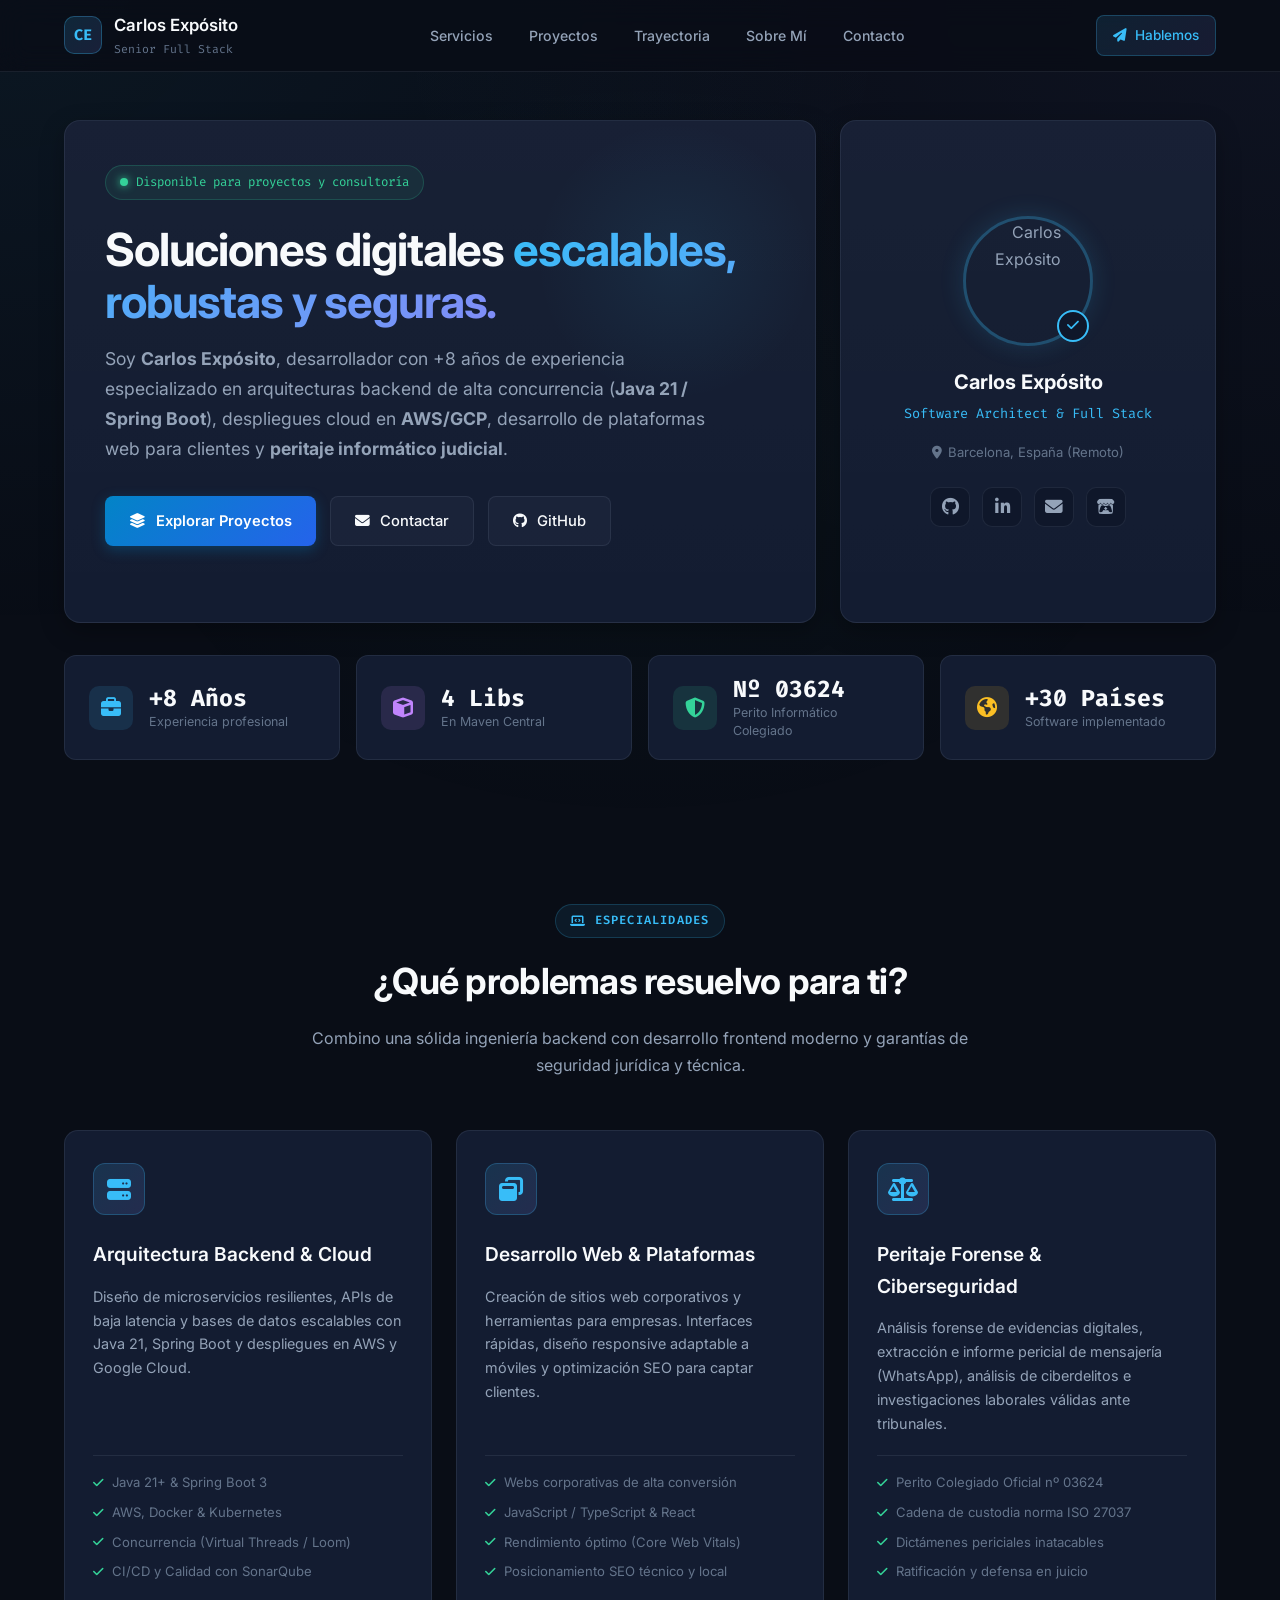
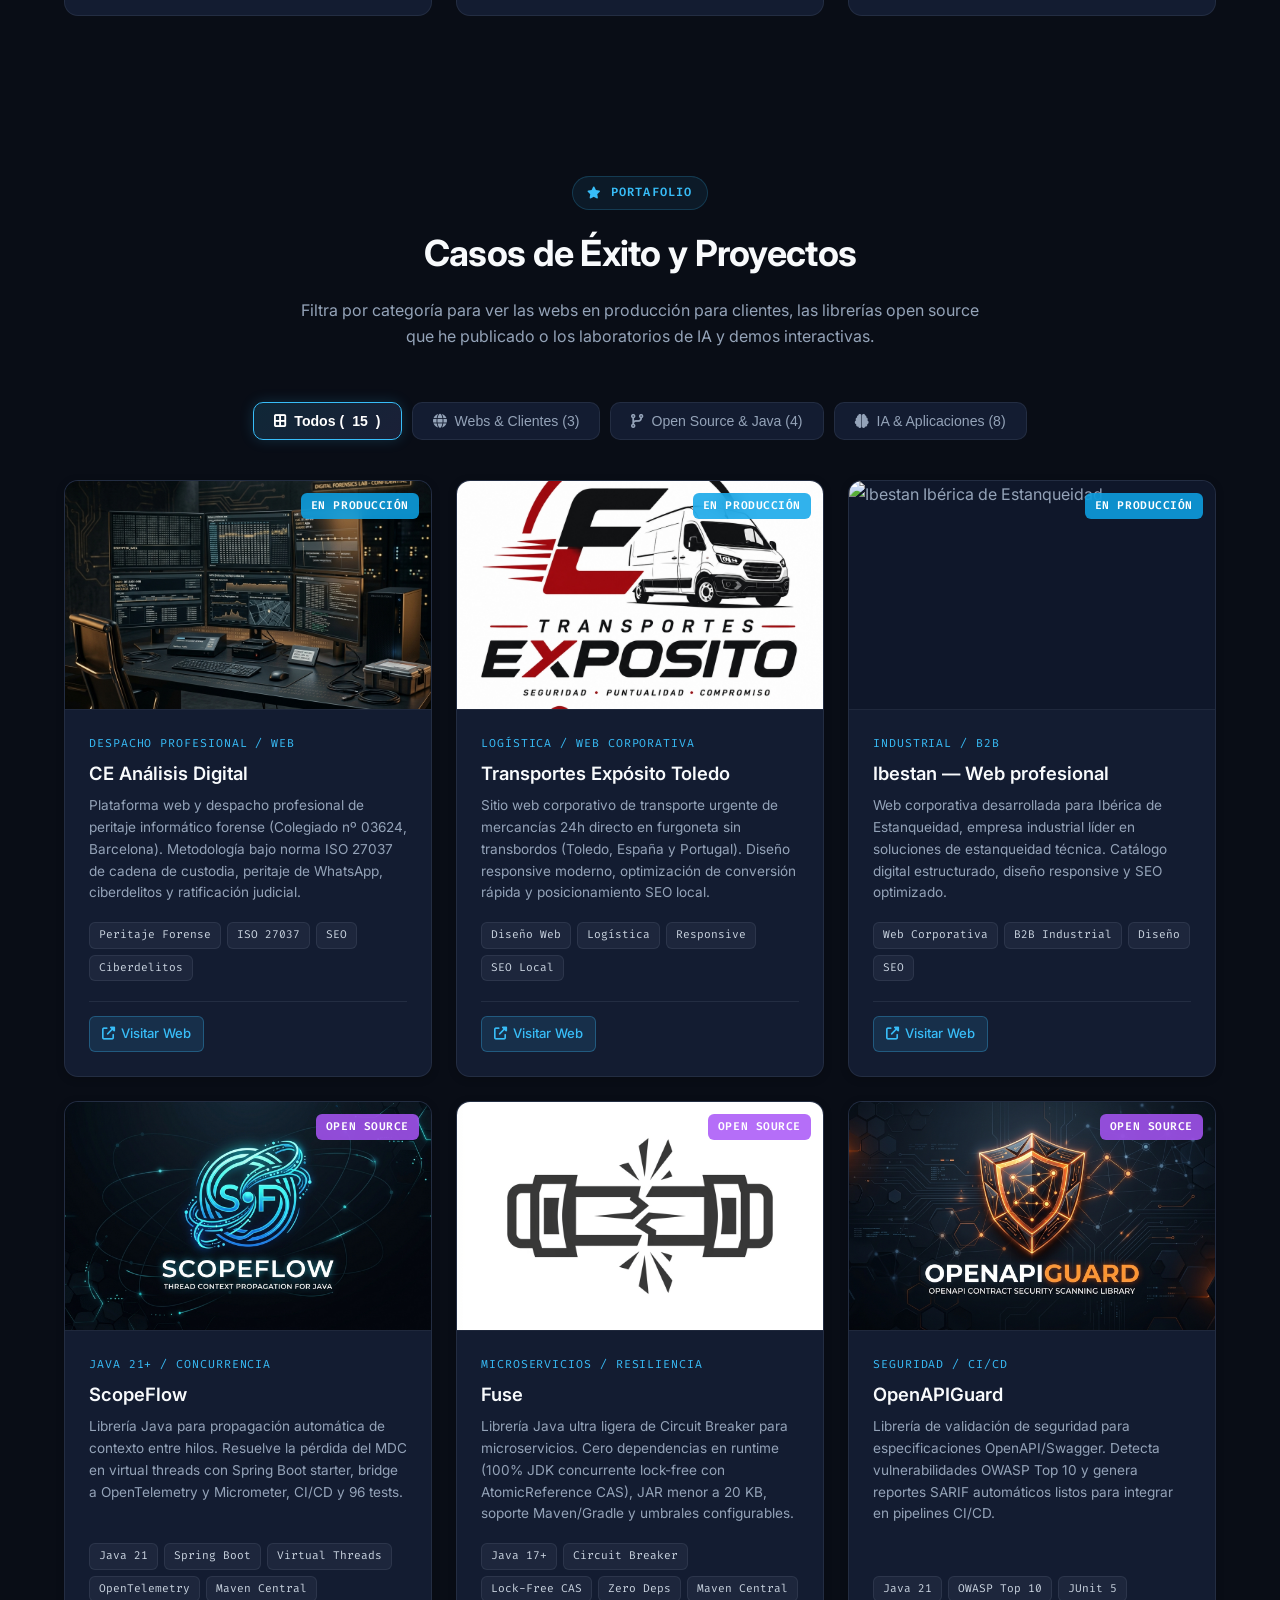
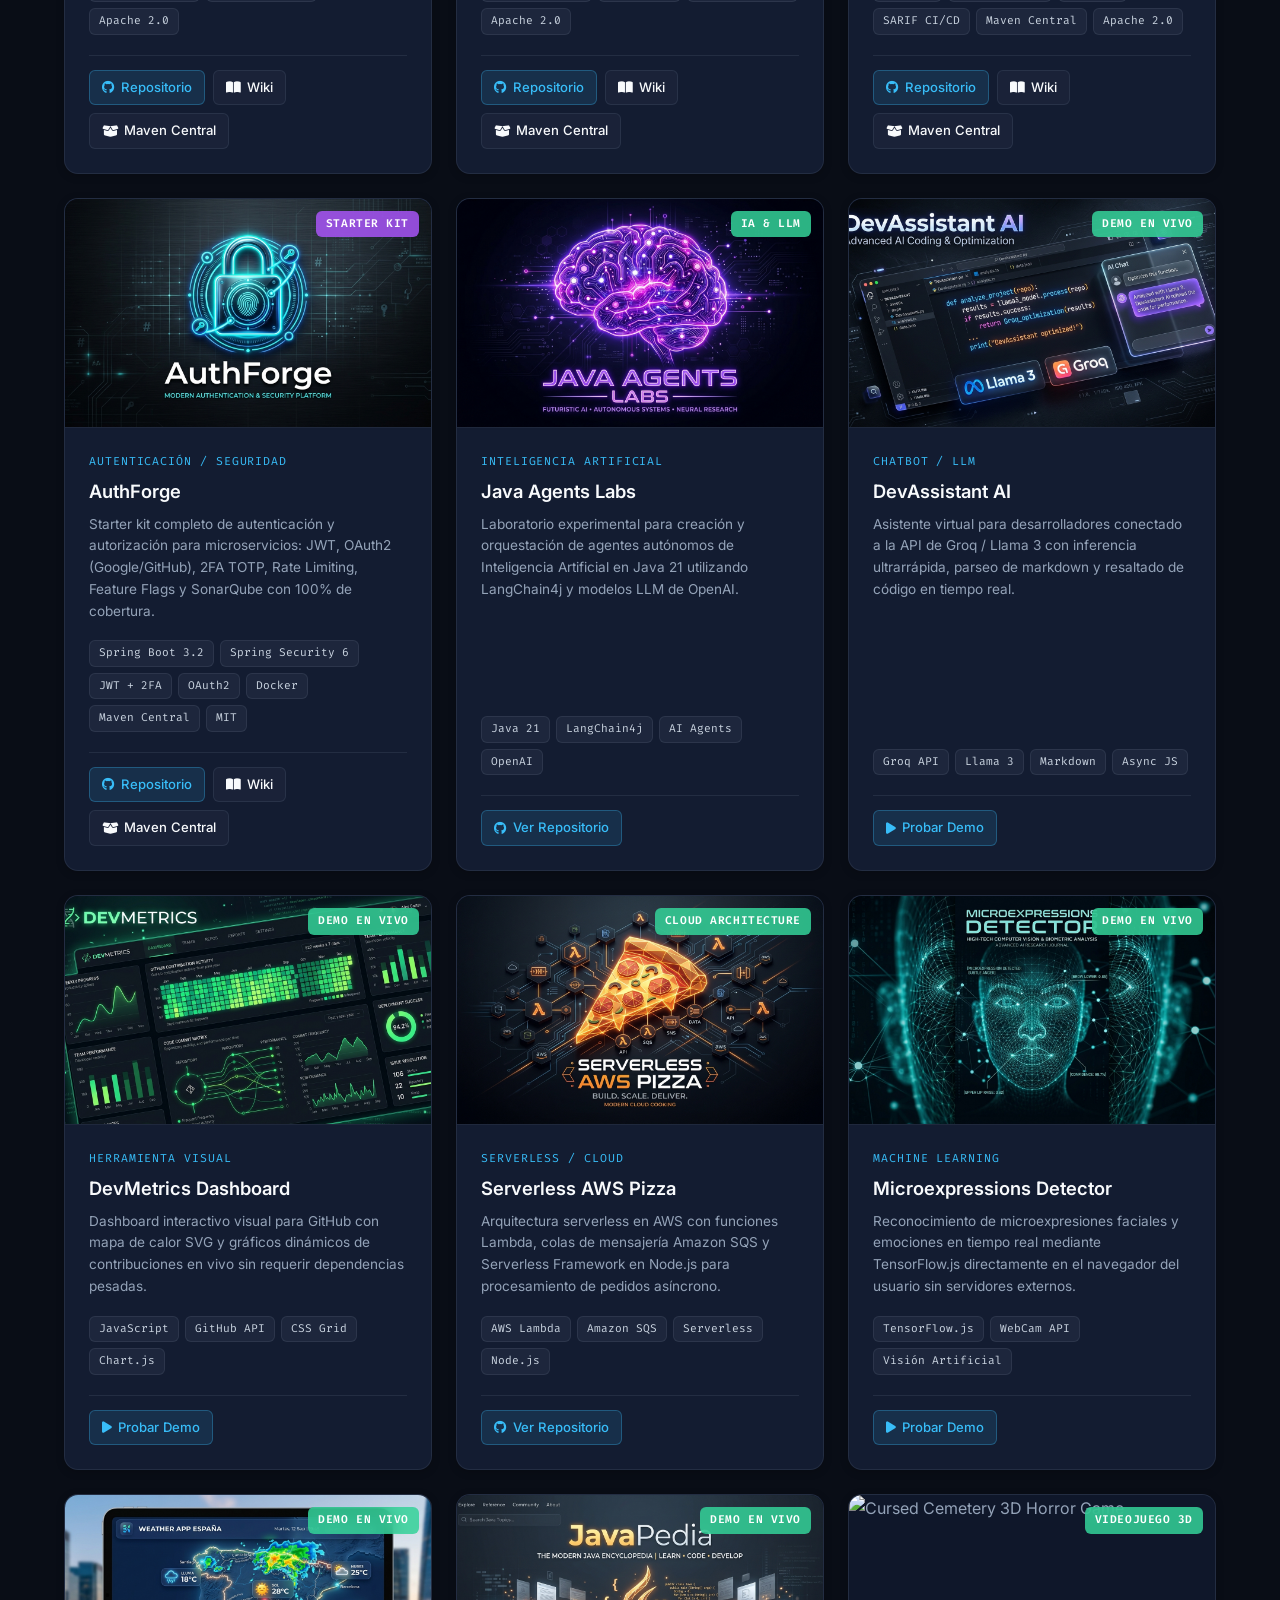
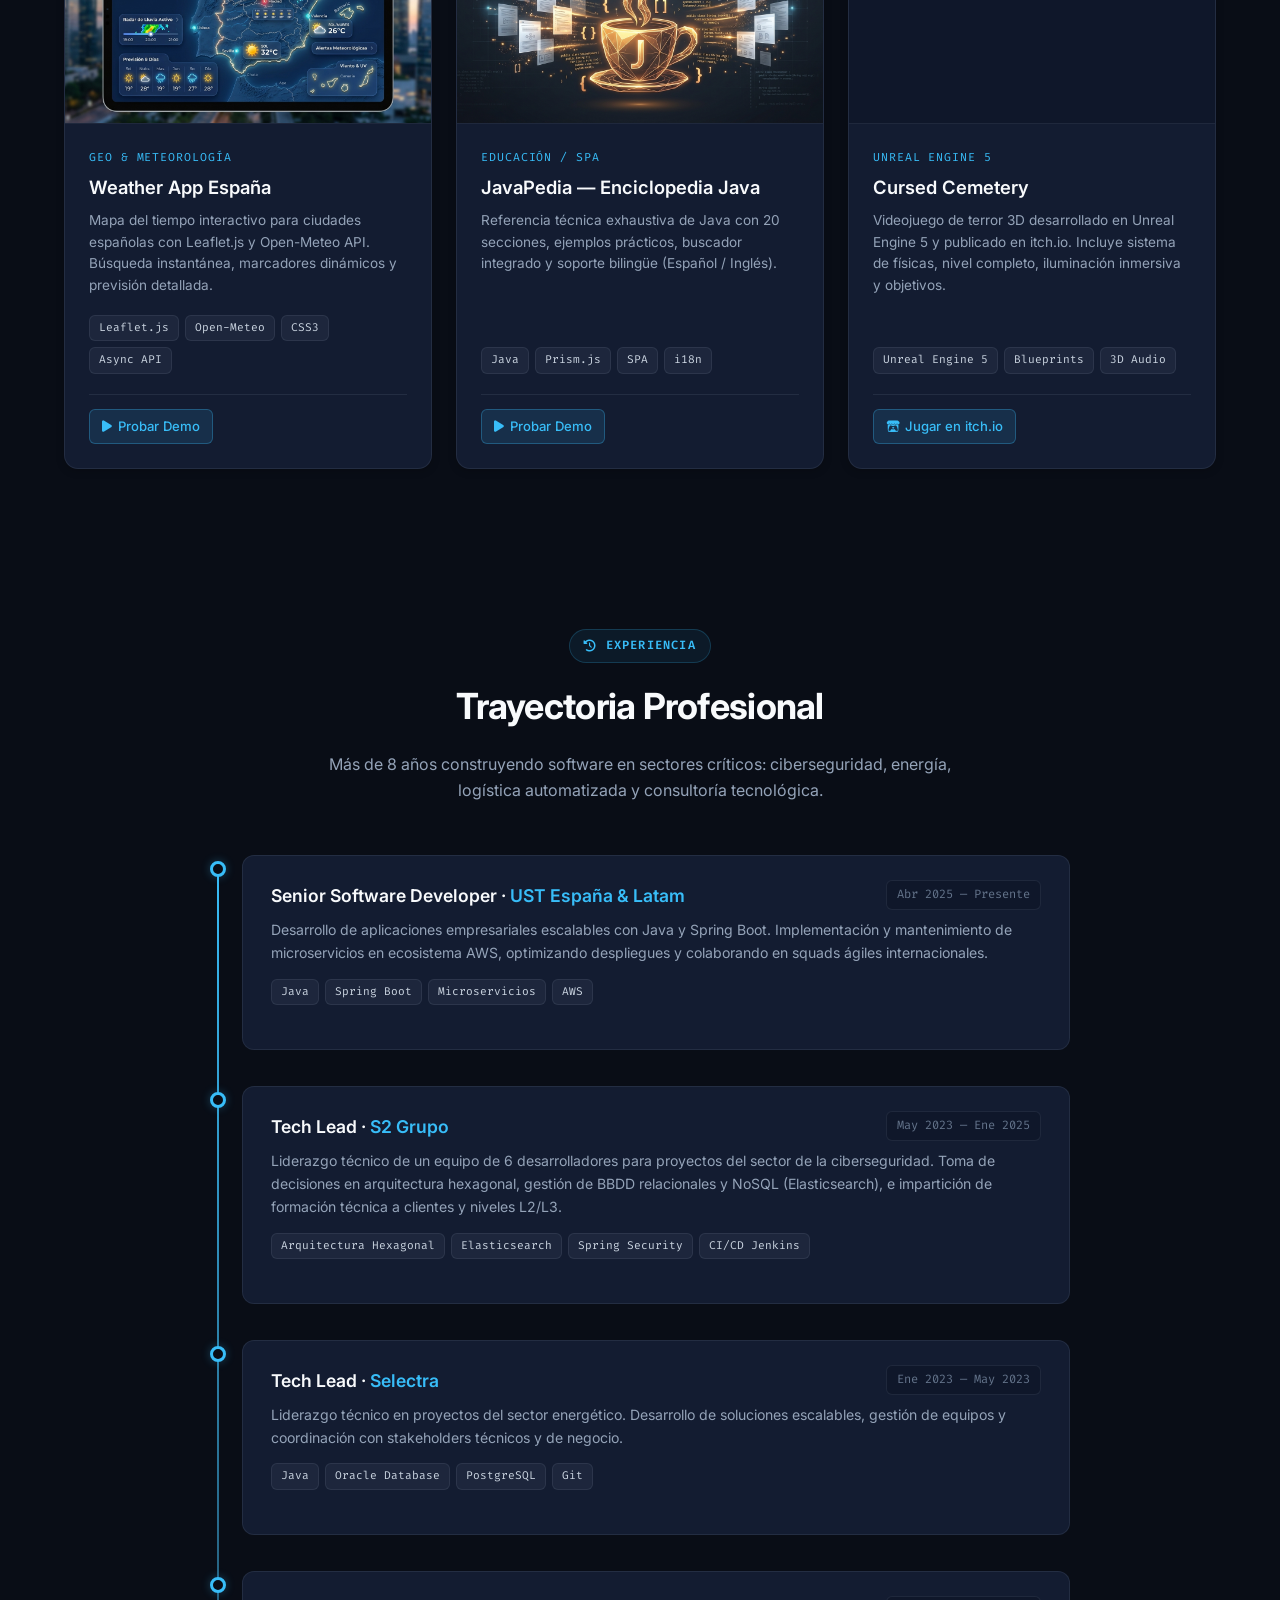
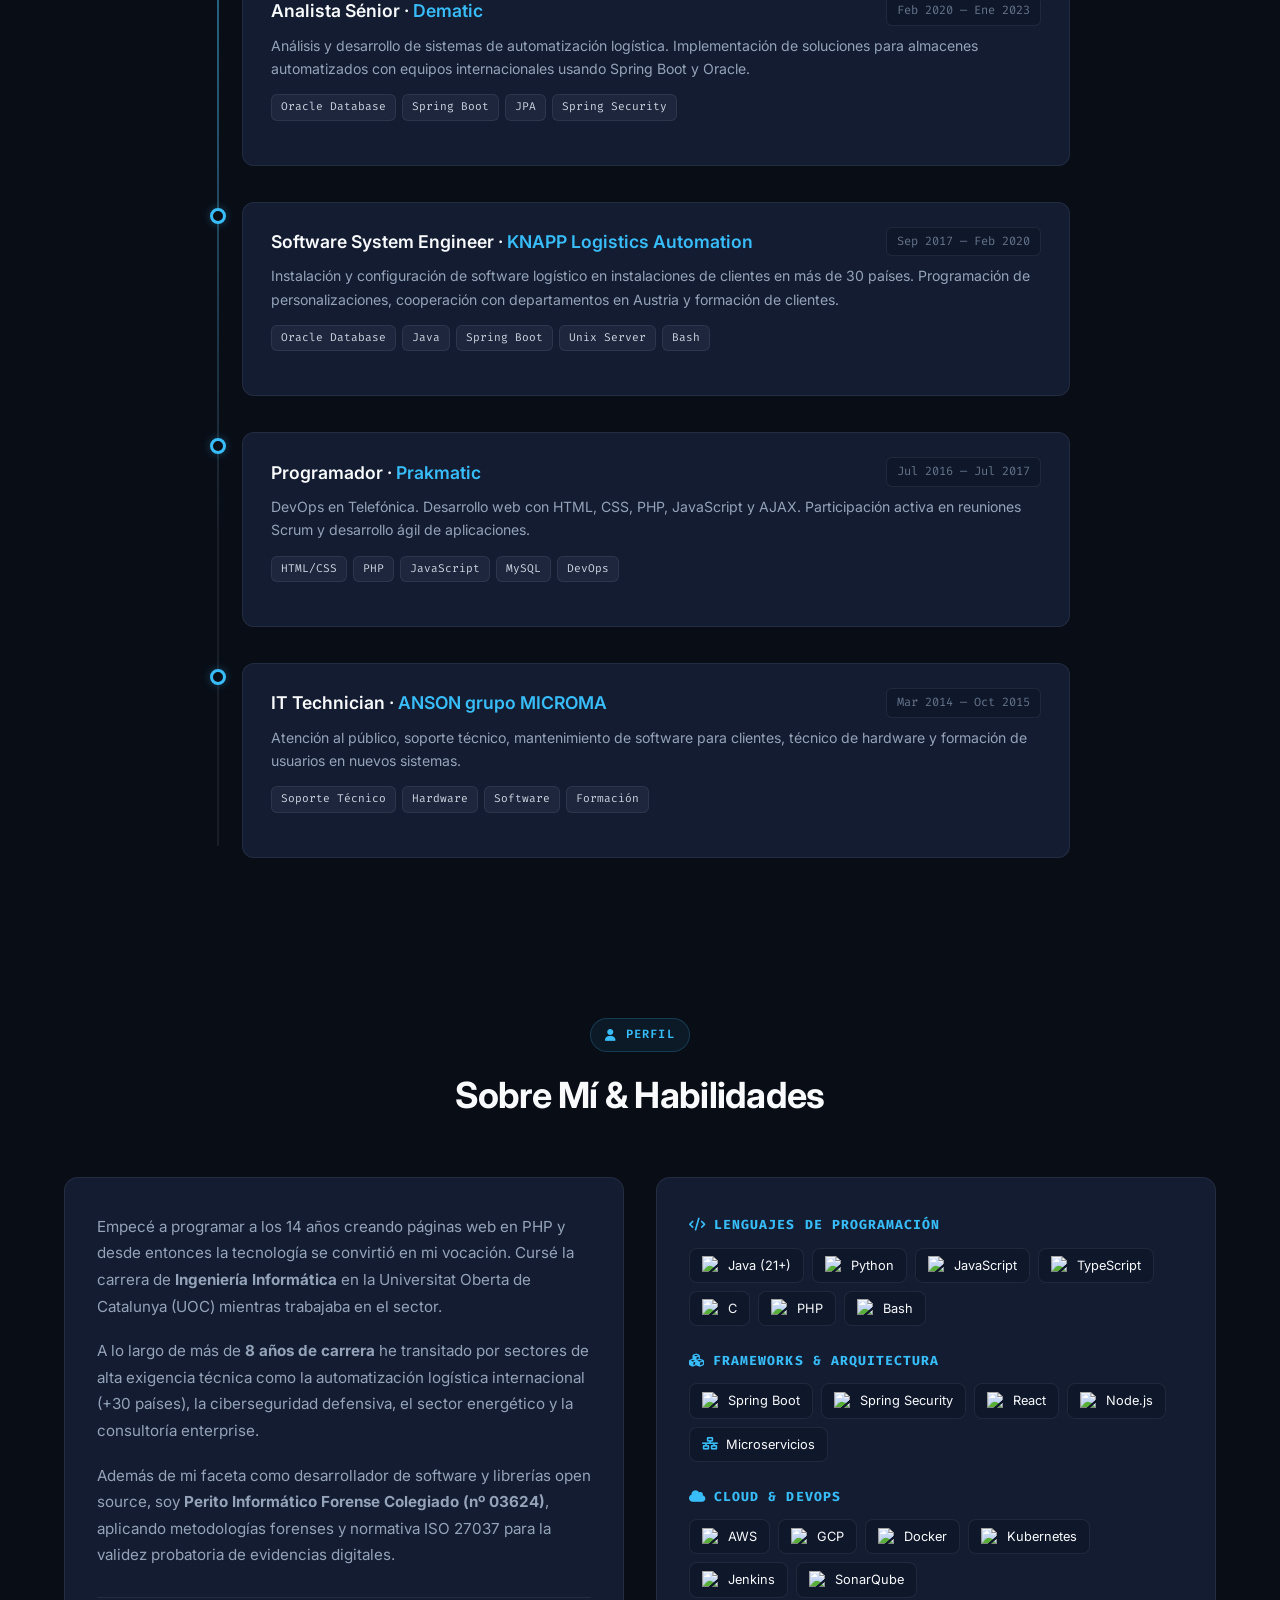
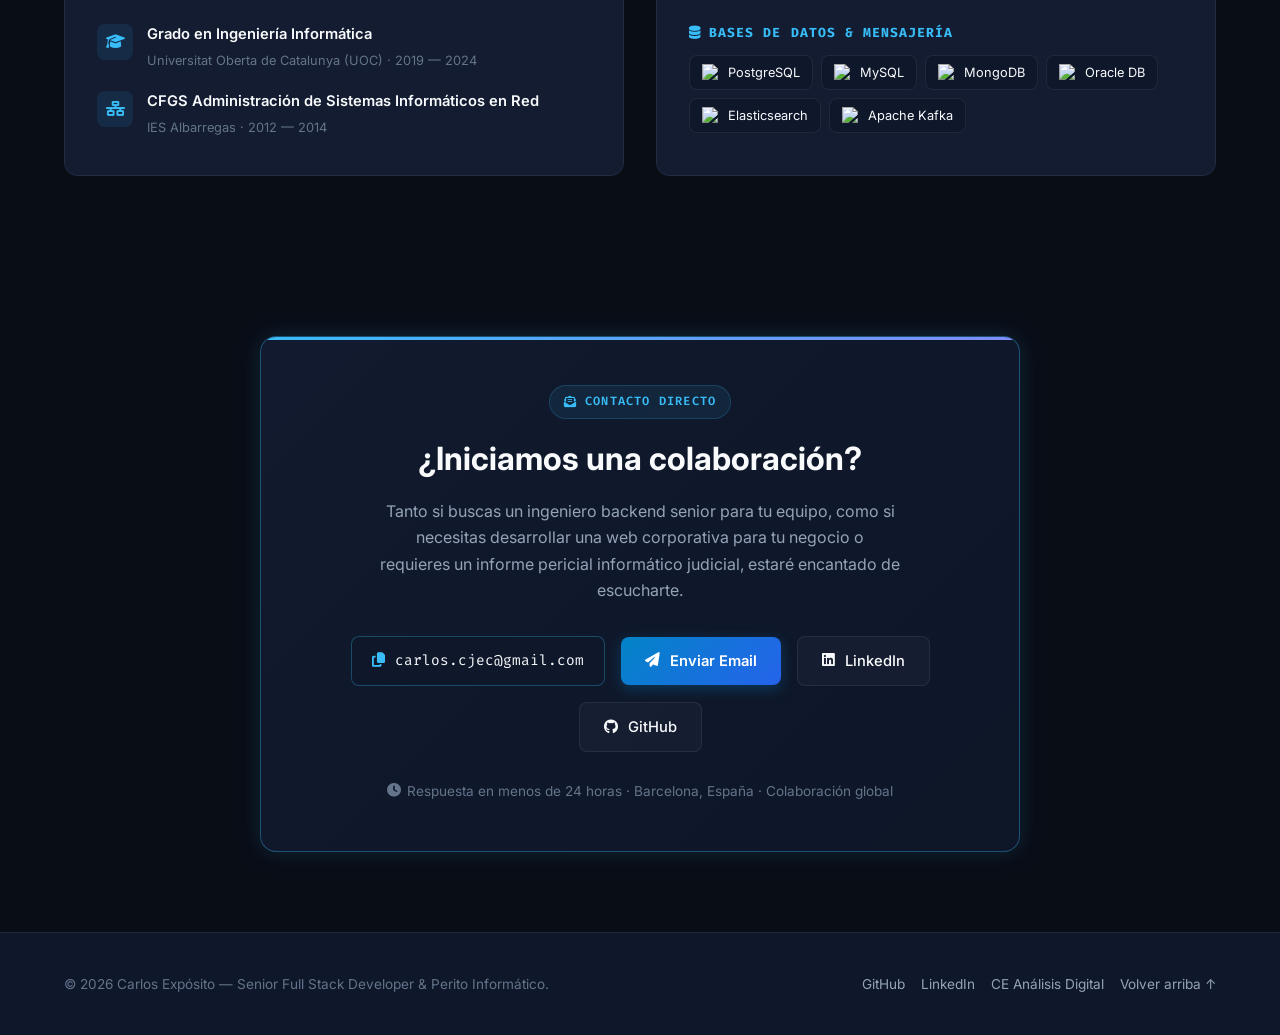
==== commit 73b6a4e1: "Actualizar portfolio: anadir boton a Wiki oficial de AuthForge" ====
--- a/index.html
+++ b/index.html
@@ -476,6 +476,9 @@
                                 <a href="https://github.com/FrodyGr/authforge" target="_blank" rel="noopener" class="link-btn primary">
                                     <i class="fab fa-github"></i> Repositorio
                                 </a>
+                                <a href="https://github.com/FrodyGr/authforge/wiki" target="_blank" rel="noopener" class="link-btn">
+                                    <i class="fas fa-book-open"></i> Wiki
+                                </a>
                                 <a href="https://central.sonatype.com/artifact/io.github.frodygr/authforge" target="_blank" rel="noopener" class="link-btn">
                                     <i class="fas fa-box-open"></i> Maven Central
                                 </a>
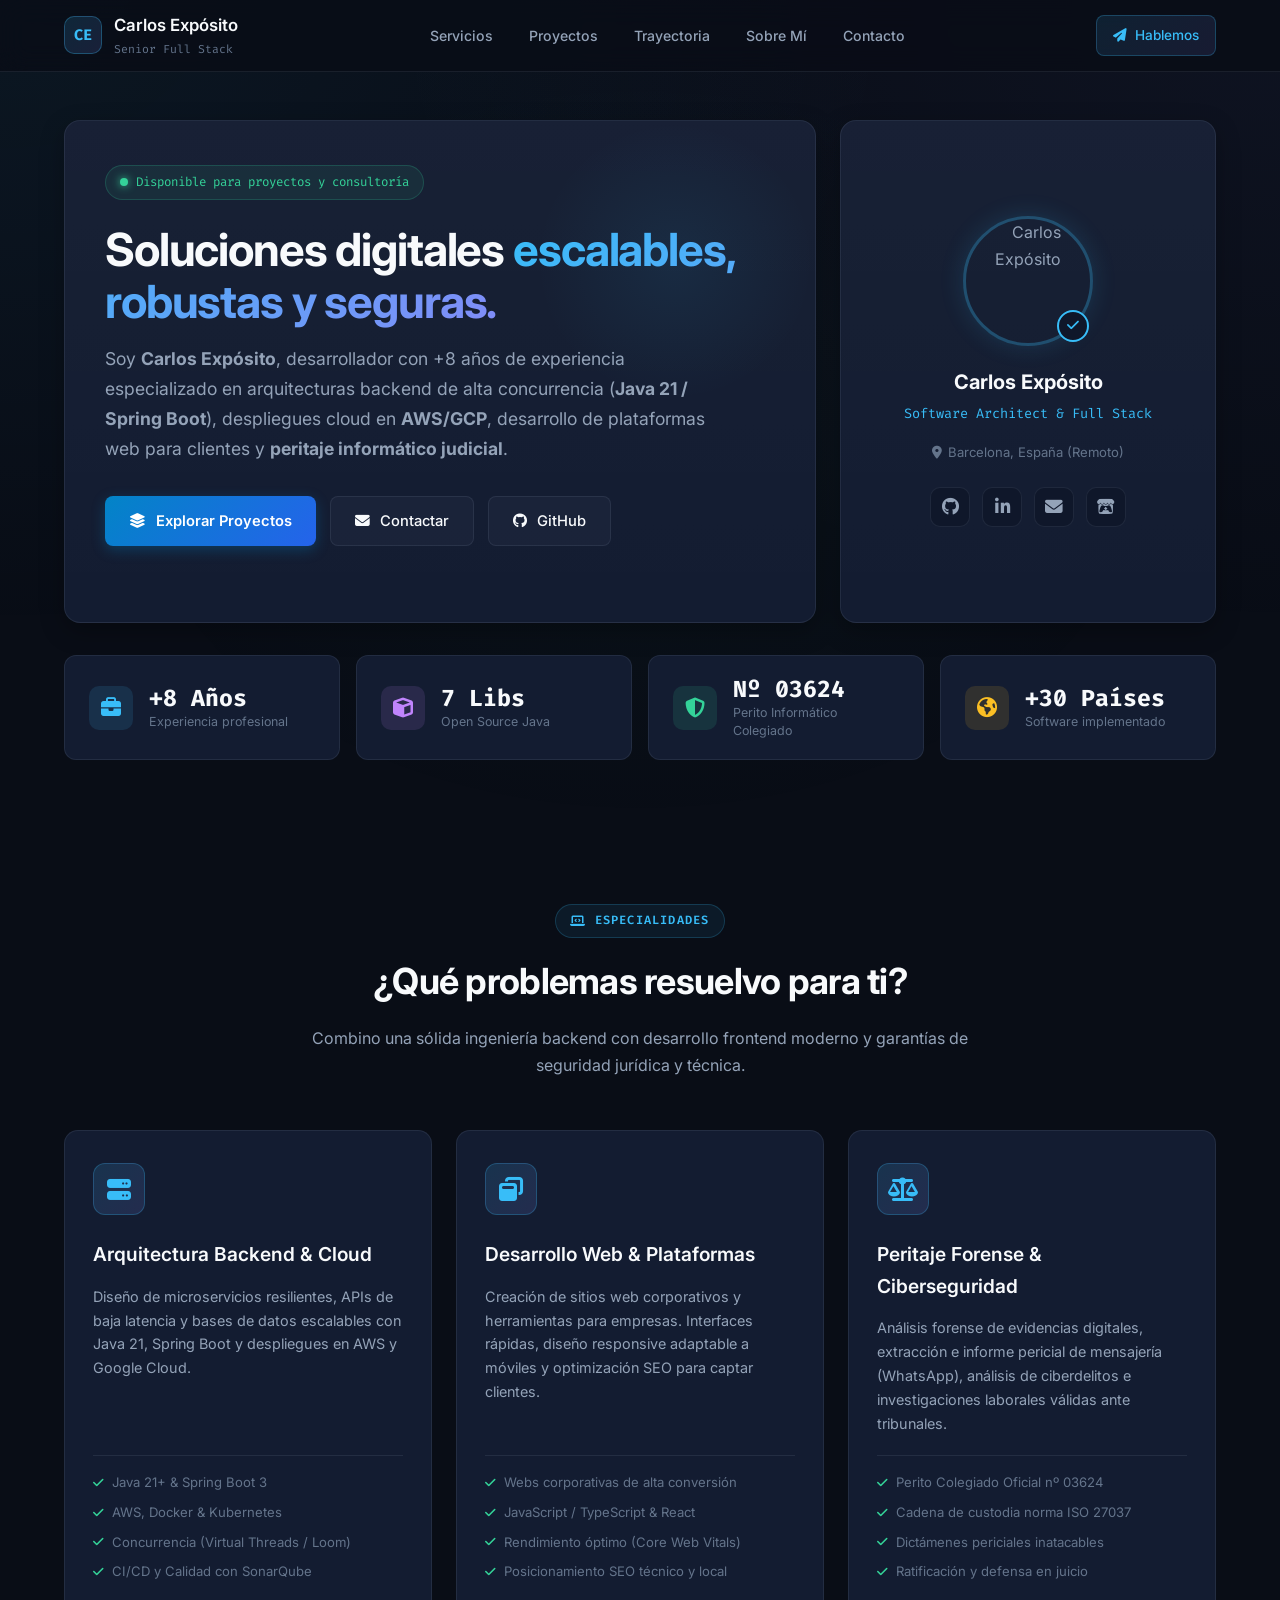
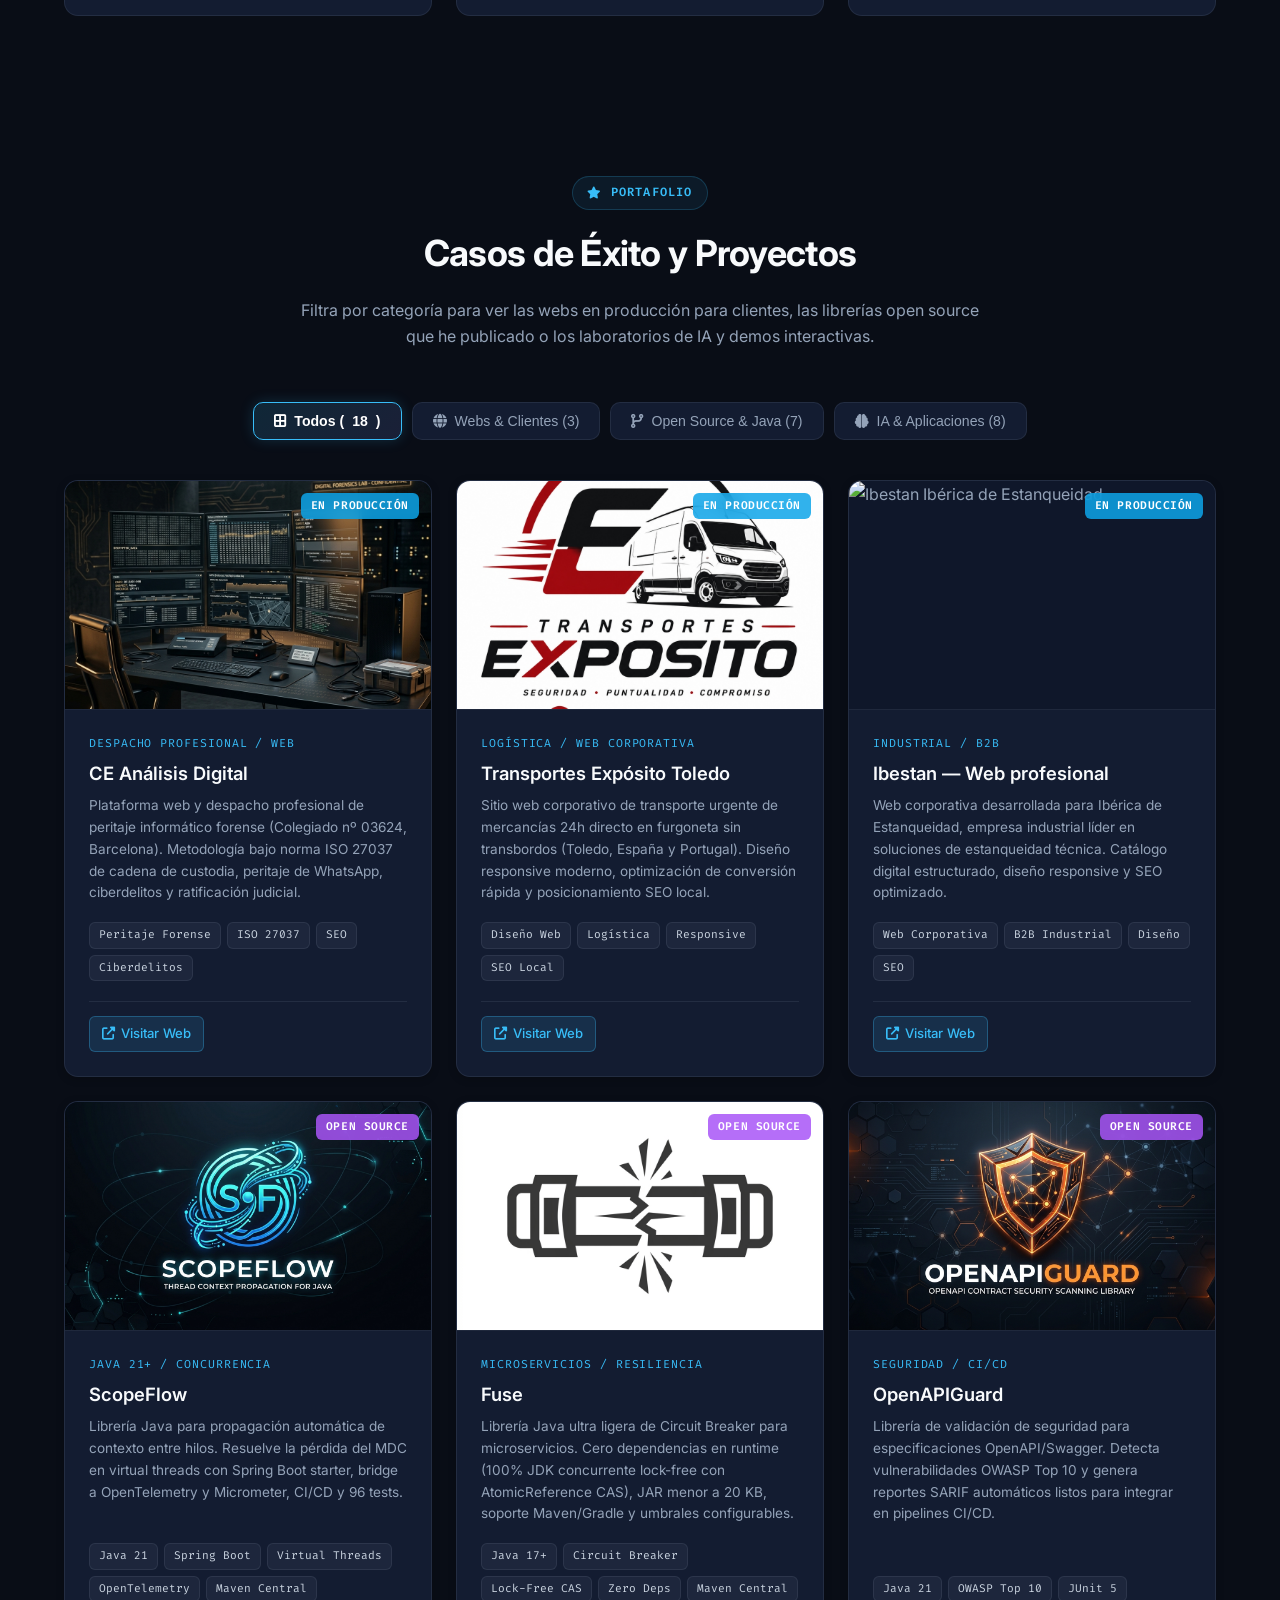
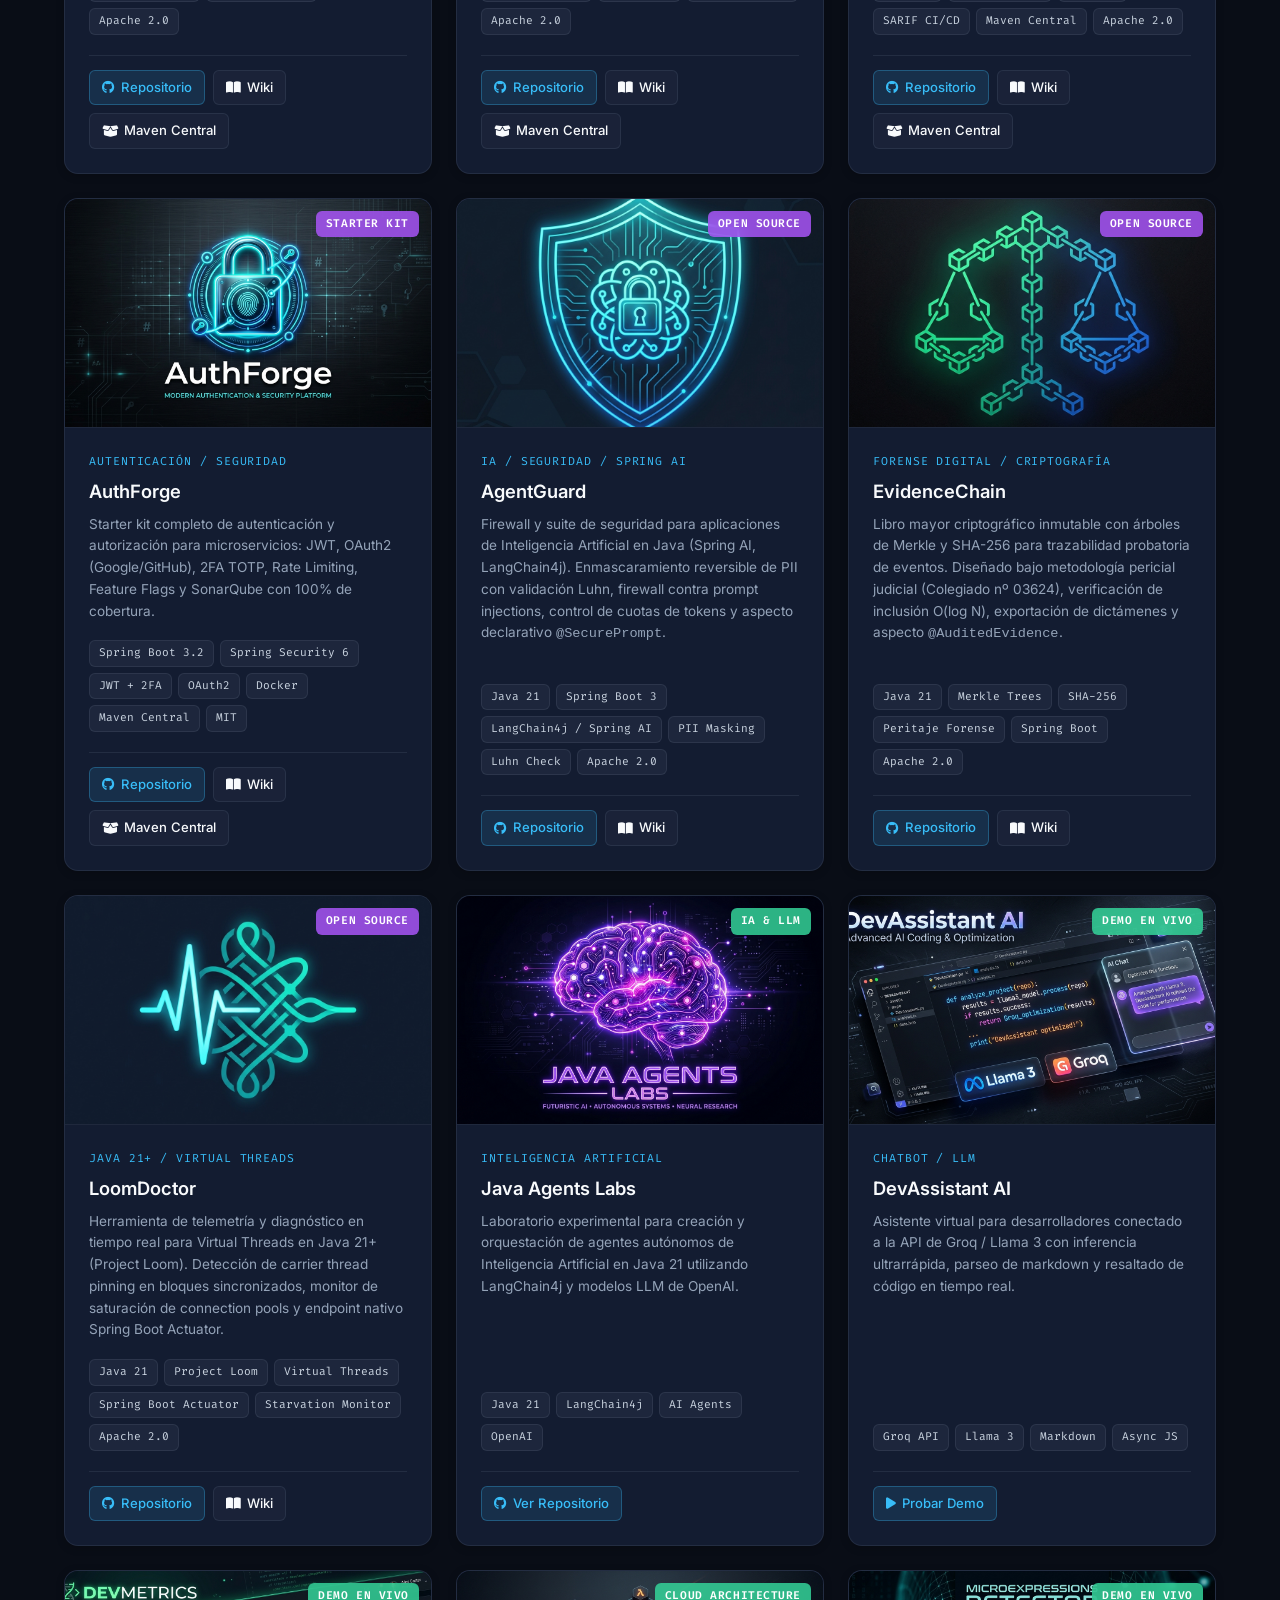
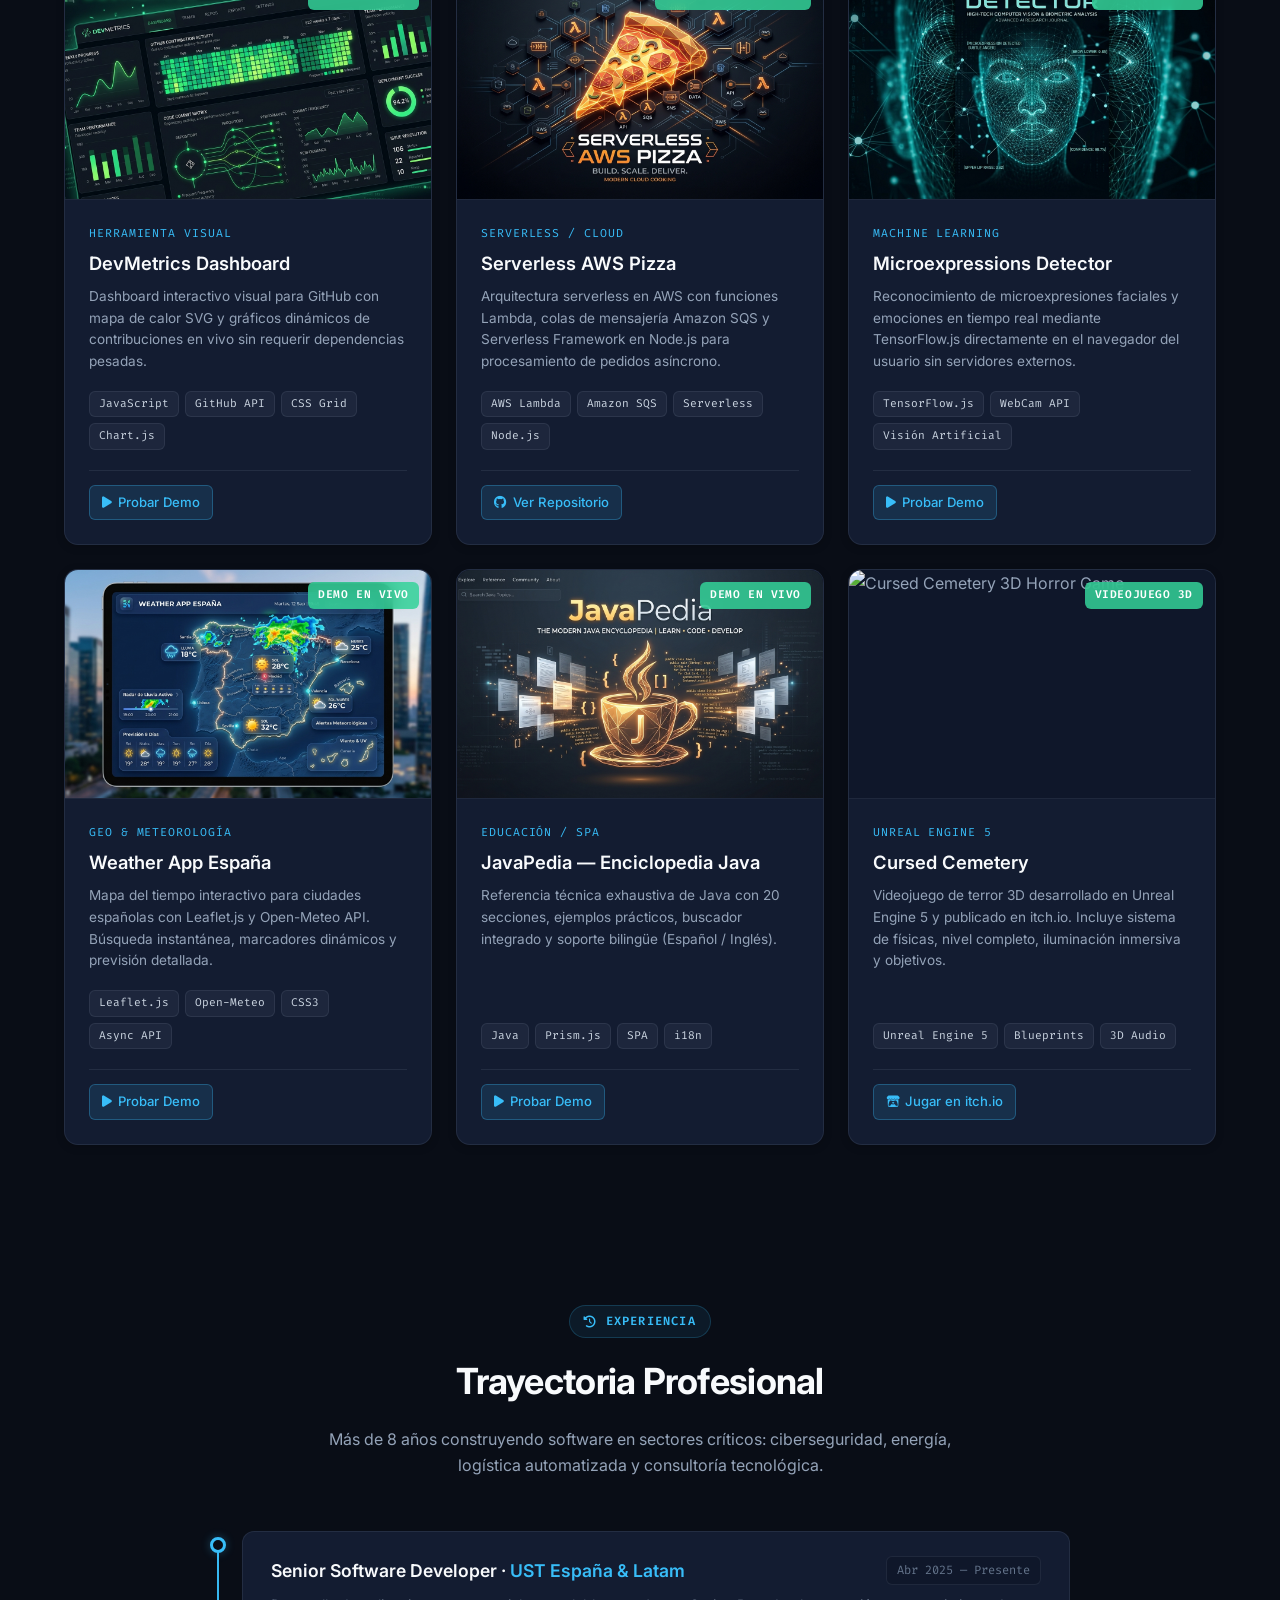
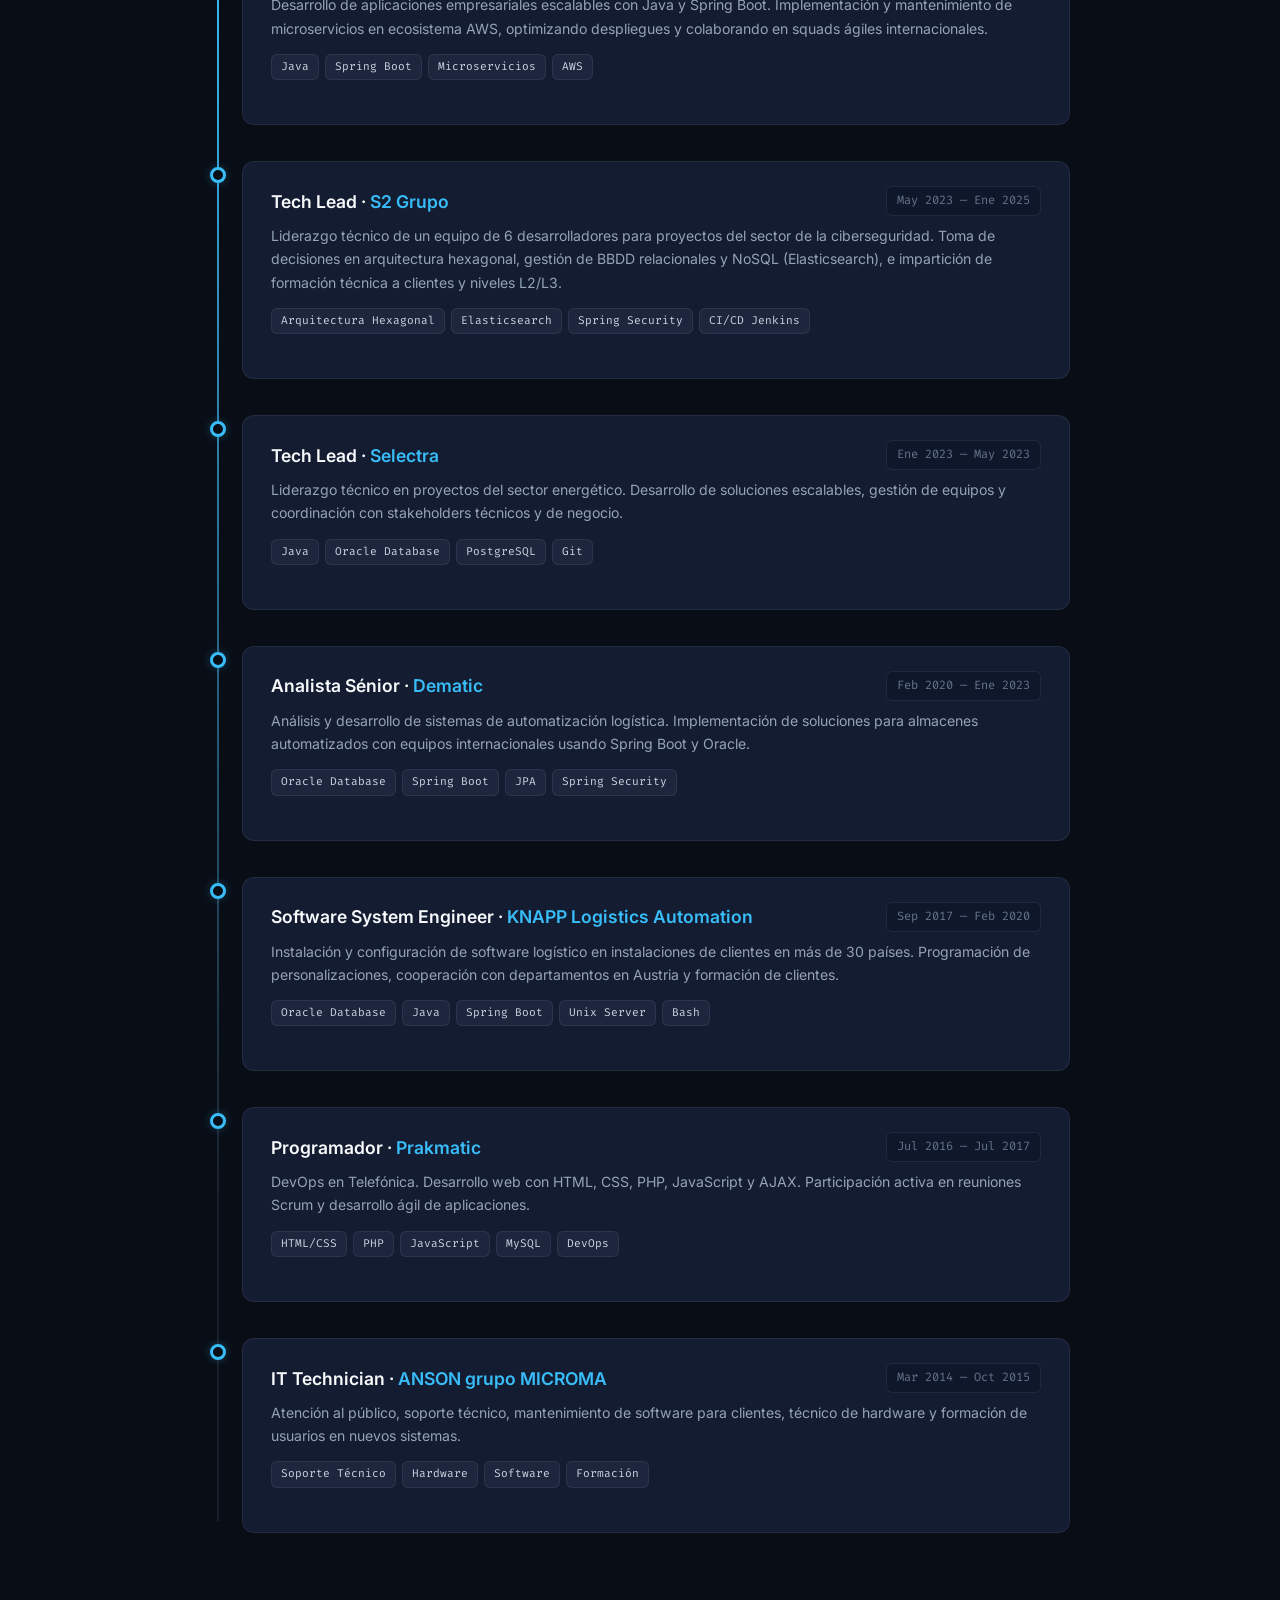
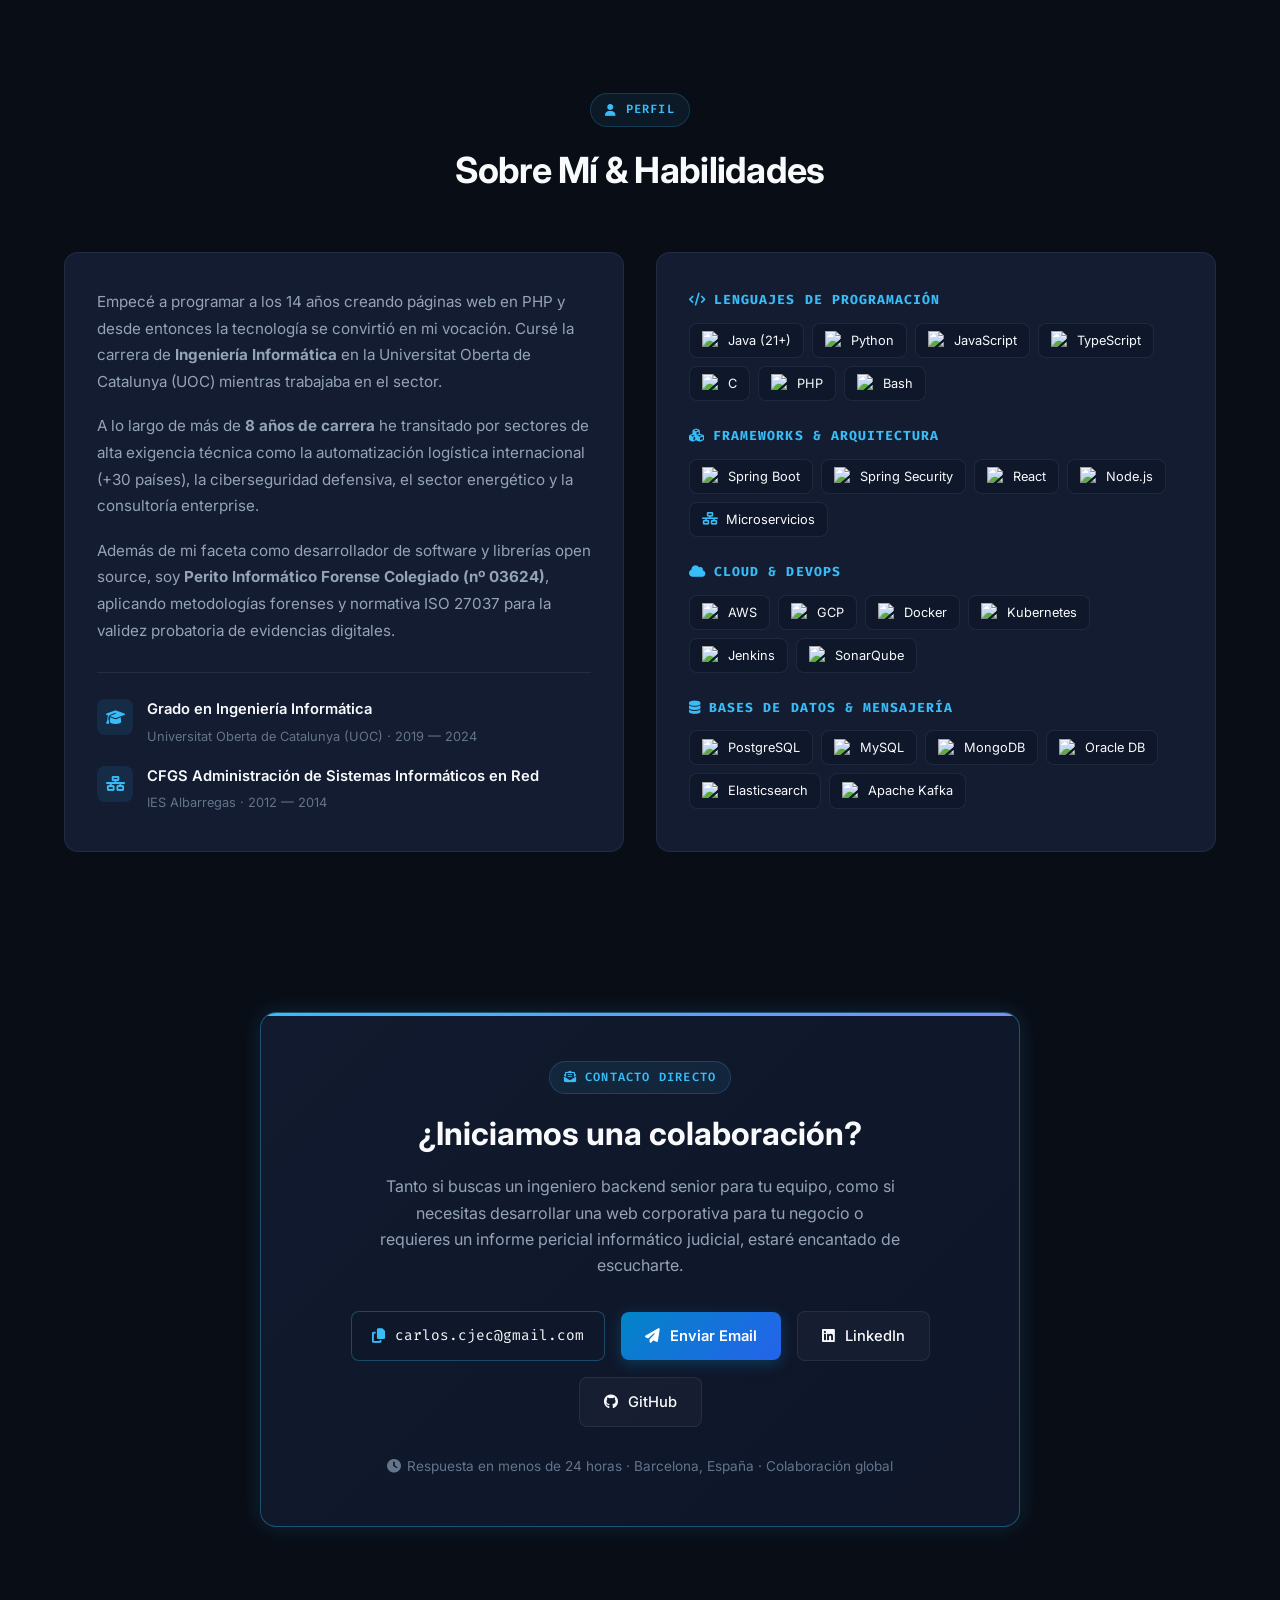
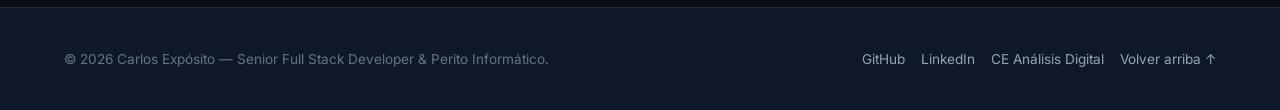
==== commit 78e0dd78: "feat(portfolio): add AgentGuard, EvidenceChain, and LoomDoctor to open source showcase" ====
--- a/index.html
+++ b/index.html
@@ -172,8 +172,8 @@
                                 <i class="fas fa-cube"></i>
                             </div>
                             <div>
-                                <div class="stat-number">4 Libs</div>
-                                <div class="stat-label">En Maven Central</div>
+                                <div class="stat-number">7 Libs</div>
+                                <div class="stat-label">Open Source Java</div>
                             </div>
                         </div>
                         <div class="stat-card">
@@ -281,13 +281,13 @@
                 <!-- Pestañas de Filtrado Dinámico -->
                 <div class="projects-tabs">
                     <button class="tab-btn active" data-filter="all">
-                        <i class="fas fa-border-all"></i> Todos (<span id="countAll">15</span>)
+                        <i class="fas fa-border-all"></i> Todos (<span id="countAll">18</span>)
                     </button>
                     <button class="tab-btn" data-filter="clients">
                         <i class="fas fa-globe"></i> Webs & Clientes (3)
                     </button>
                     <button class="tab-btn" data-filter="opensource">
-                        <i class="fas fa-code-branch"></i> Open Source & Java (4)
+                        <i class="fas fa-code-branch"></i> Open Source & Java (7)
                     </button>
                     <button class="tab-btn" data-filter="apps">
                         <i class="fas fa-brain"></i> IA & Aplicaciones (8)
@@ -481,6 +481,84 @@
                                 </a>
                                 <a href="https://central.sonatype.com/artifact/io.github.frodygr/authforge" target="_blank" rel="noopener" class="link-btn">
                                     <i class="fas fa-box-open"></i> Maven Central
+                                </a>
+                            </div>
+                        </div>
+                    </div>
+
+                    <!-- AgentGuard -->
+                    <div class="project-card" data-category="opensource">
+                        <div class="project-thumbnail">
+                            <img src="assets/images/agentguard.jpg" alt="AgentGuard — Enterprise AI Security & PII Masking">
+                            <span class="badge-tag badge-opensource">Open Source</span>
+                        </div>
+                        <div class="project-details">
+                            <div class="project-header-meta">
+                                <span class="project-category-label">IA / Seguridad / Spring AI</span>
+                            </div>
+                            <h4>AgentGuard</h4>
+                            <p>Firewall y suite de seguridad para aplicaciones de Inteligencia Artificial en Java (Spring AI, LangChain4j). Enmascaramiento reversible de PII con validación Luhn, firewall contra prompt injections, control de cuotas de tokens y aspecto declarativo <code>@SecurePrompt</code>.</p>
+                            <div class="tech-pills">
+                                <span>Java 21</span><span>Spring Boot 3</span><span>LangChain4j / Spring AI</span><span>PII Masking</span><span>Luhn Check</span><span>Apache 2.0</span>
+                            </div>
+                            <div class="project-links-bar">
+                                <a href="https://github.com/FrodyGr/AgentGuard" target="_blank" rel="noopener" class="link-btn primary">
+                                    <i class="fab fa-github"></i> Repositorio
+                                </a>
+                                <a href="https://github.com/FrodyGr/AgentGuard/wiki" target="_blank" rel="noopener" class="link-btn">
+                                    <i class="fas fa-book-open"></i> Wiki
+                                </a>
+                            </div>
+                        </div>
+                    </div>
+
+                    <!-- EvidenceChain -->
+                    <div class="project-card" data-category="opensource">
+                        <div class="project-thumbnail">
+                            <img src="assets/images/evidencechain.jpg" alt="EvidenceChain — Cryptographic Audit Trail & Forensic Ledger">
+                            <span class="badge-tag badge-opensource">Open Source</span>
+                        </div>
+                        <div class="project-details">
+                            <div class="project-header-meta">
+                                <span class="project-category-label">Forense Digital / Criptografía</span>
+                            </div>
+                            <h4>EvidenceChain</h4>
+                            <p>Libro mayor criptográfico inmutable con árboles de Merkle y SHA-256 para trazabilidad probatoria de eventos. Diseñado bajo metodología pericial judicial (Colegiado nº 03624), verificación de inclusión O(log N), exportación de dictámenes y aspecto <code>@AuditedEvidence</code>.</p>
+                            <div class="tech-pills">
+                                <span>Java 21</span><span>Merkle Trees</span><span>SHA-256</span><span>Peritaje Forense</span><span>Spring Boot</span><span>Apache 2.0</span>
+                            </div>
+                            <div class="project-links-bar">
+                                <a href="https://github.com/FrodyGr/EvidenceChain" target="_blank" rel="noopener" class="link-btn primary">
+                                    <i class="fab fa-github"></i> Repositorio
+                                </a>
+                                <a href="https://github.com/FrodyGr/EvidenceChain/wiki" target="_blank" rel="noopener" class="link-btn">
+                                    <i class="fas fa-book-open"></i> Wiki
+                                </a>
+                            </div>
+                        </div>
+                    </div>
+
+                    <!-- LoomDoctor -->
+                    <div class="project-card" data-category="opensource">
+                        <div class="project-thumbnail">
+                            <img src="assets/images/loomdoctor.jpg" alt="LoomDoctor — Virtual Thread Diagnostics & Telemetry">
+                            <span class="badge-tag badge-opensource">Open Source</span>
+                        </div>
+                        <div class="project-details">
+                            <div class="project-header-meta">
+                                <span class="project-category-label">Java 21+ / Virtual Threads</span>
+                            </div>
+                            <h4>LoomDoctor</h4>
+                            <p>Herramienta de telemetría y diagnóstico en tiempo real para Virtual Threads en Java 21+ (Project Loom). Detección de carrier thread pinning en bloques sincronizados, monitor de saturación de connection pools y endpoint nativo Spring Boot Actuator.</p>
+                            <div class="tech-pills">
+                                <span>Java 21</span><span>Project Loom</span><span>Virtual Threads</span><span>Spring Boot Actuator</span><span>Starvation Monitor</span><span>Apache 2.0</span>
+                            </div>
+                            <div class="project-links-bar">
+                                <a href="https://github.com/FrodyGr/LoomDoctor" target="_blank" rel="noopener" class="link-btn primary">
+                                    <i class="fab fa-github"></i> Repositorio
+                                </a>
+                                <a href="https://github.com/FrodyGr/LoomDoctor/wiki" target="_blank" rel="noopener" class="link-btn">
+                                    <i class="fas fa-book-open"></i> Wiki
                                 </a>
                             </div>
                         </div>
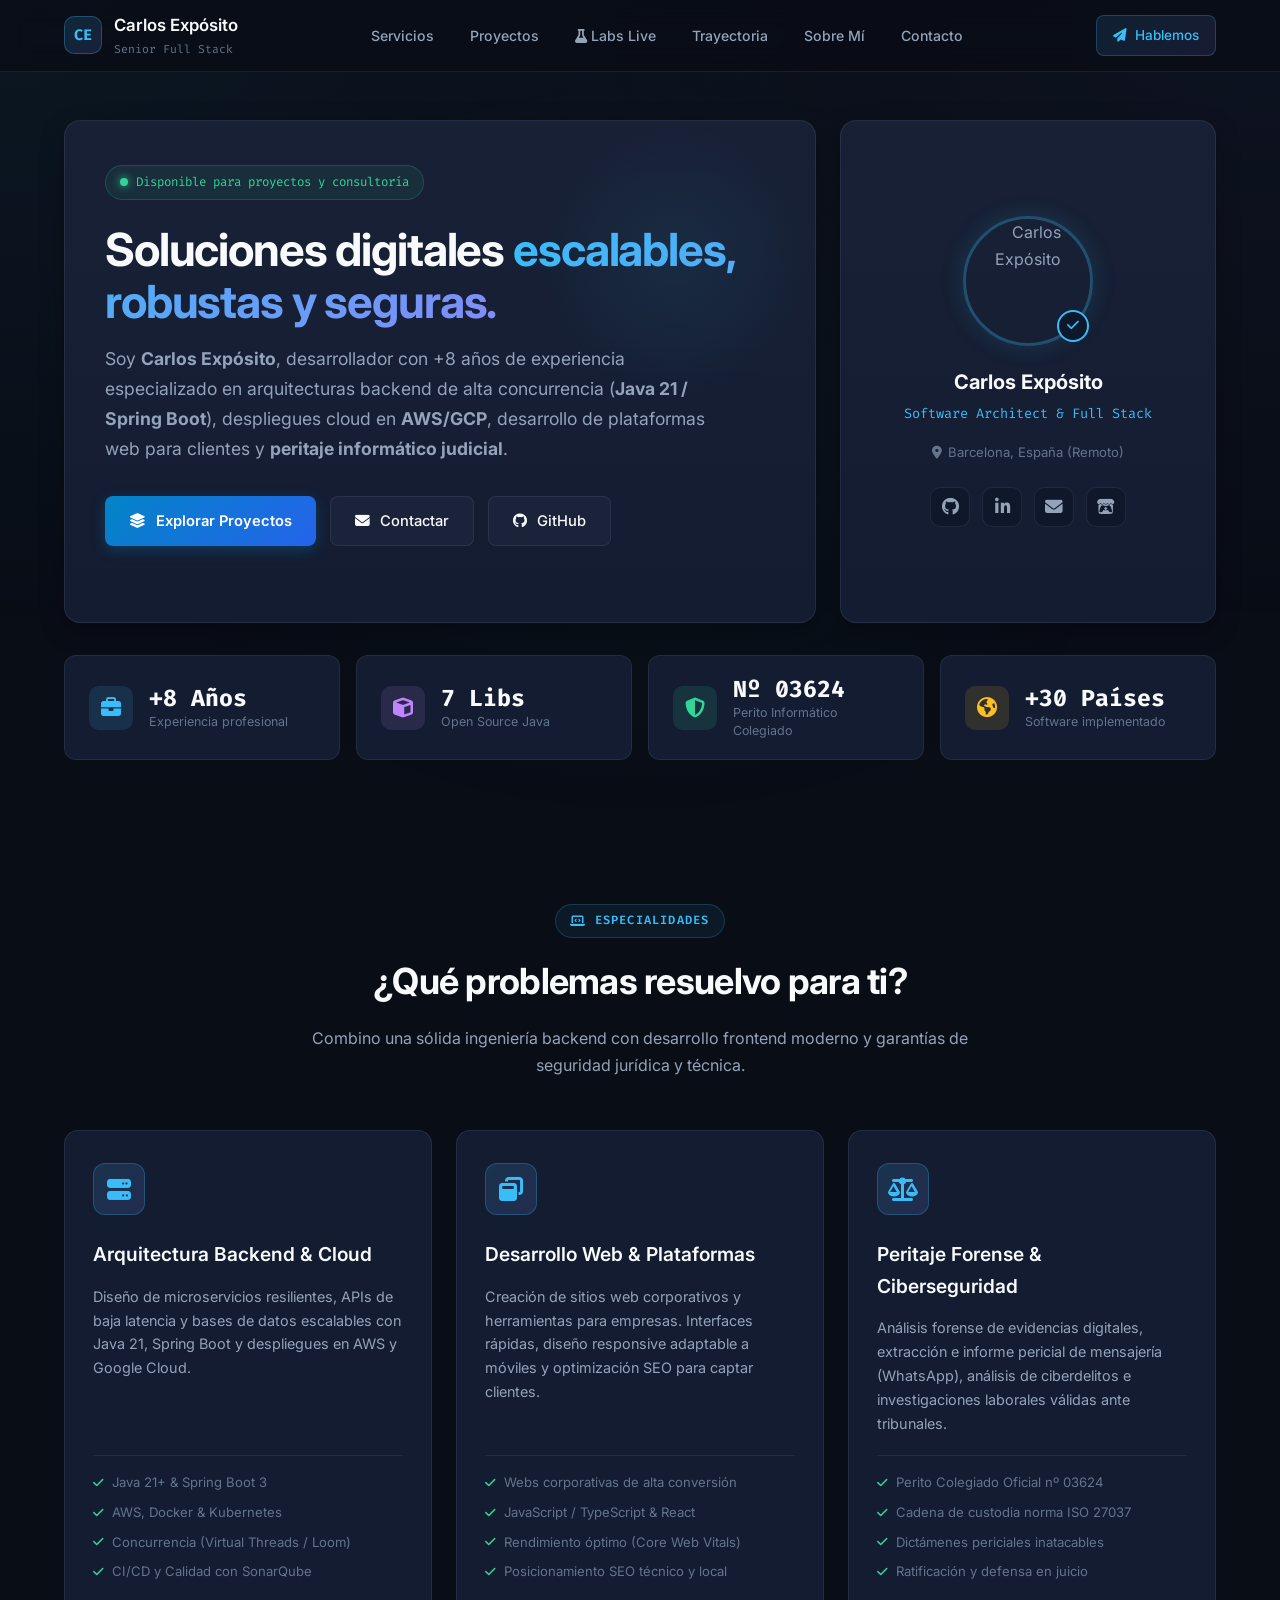
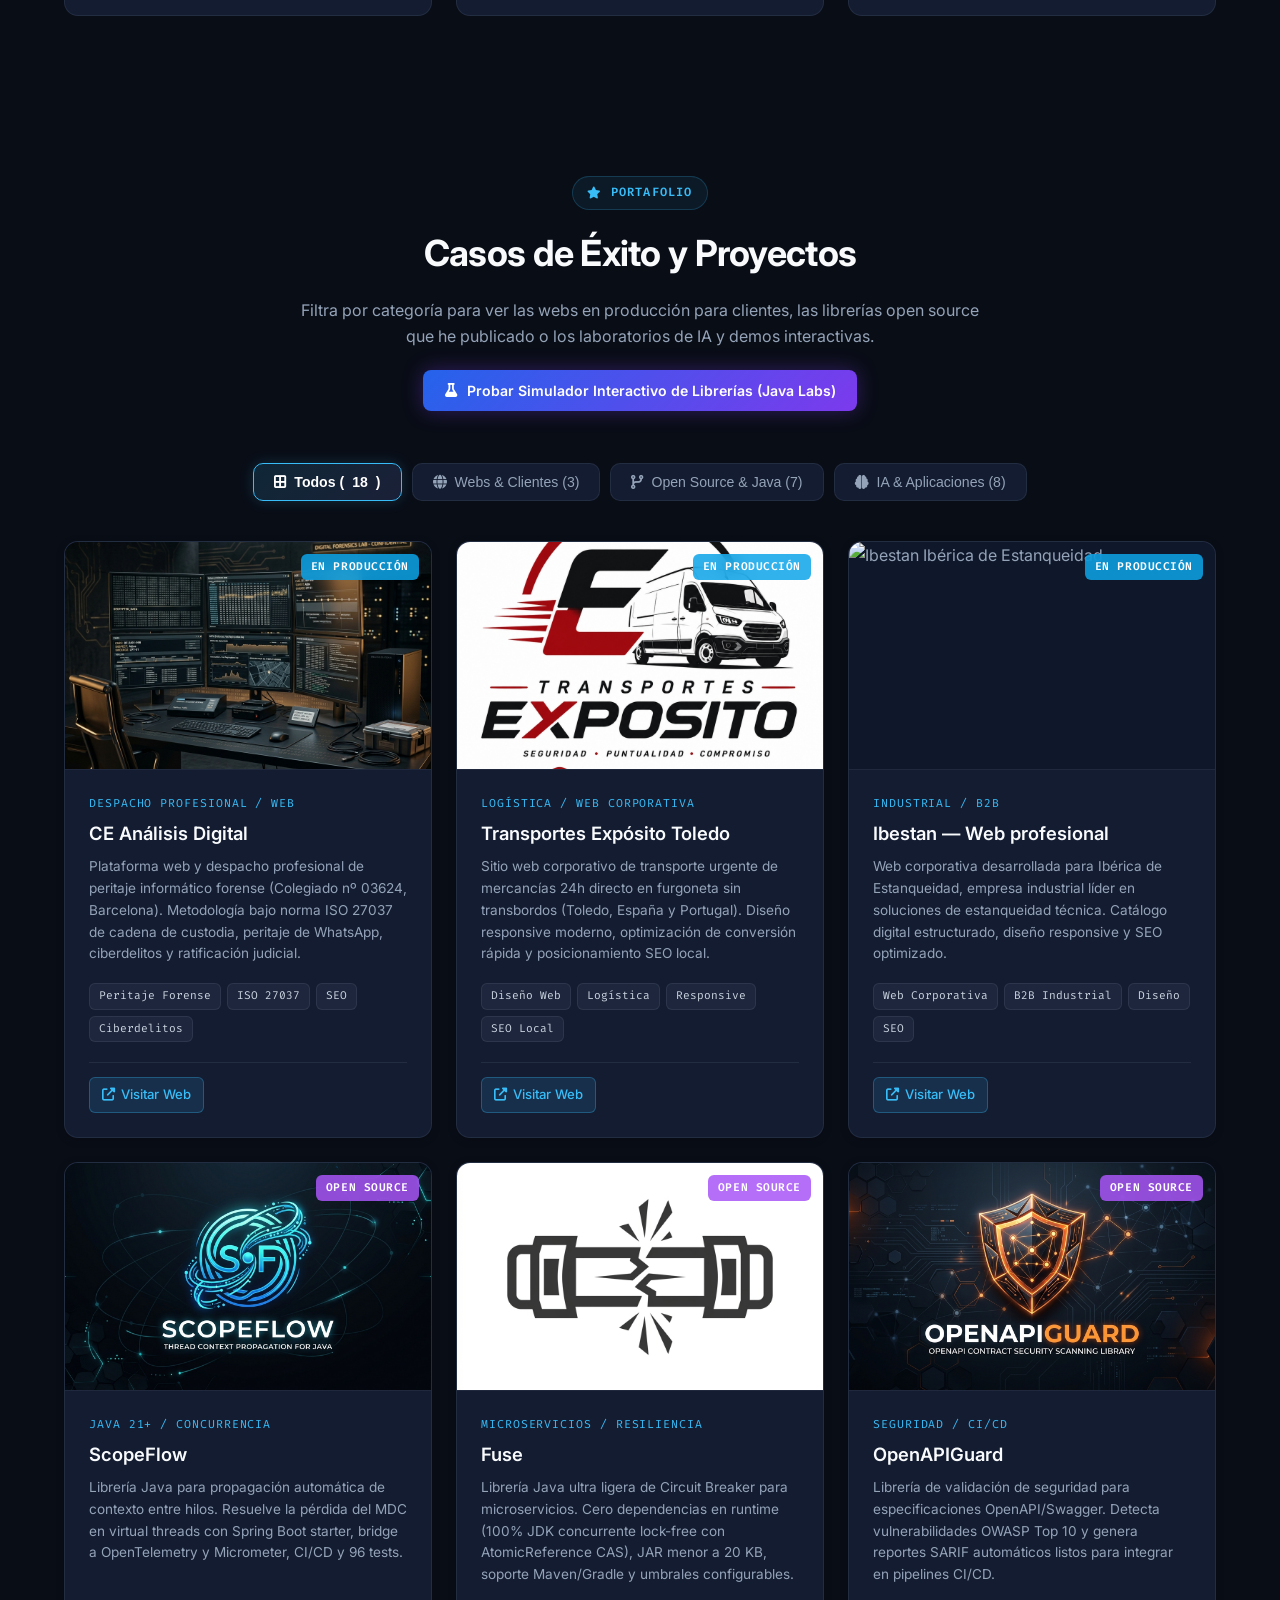
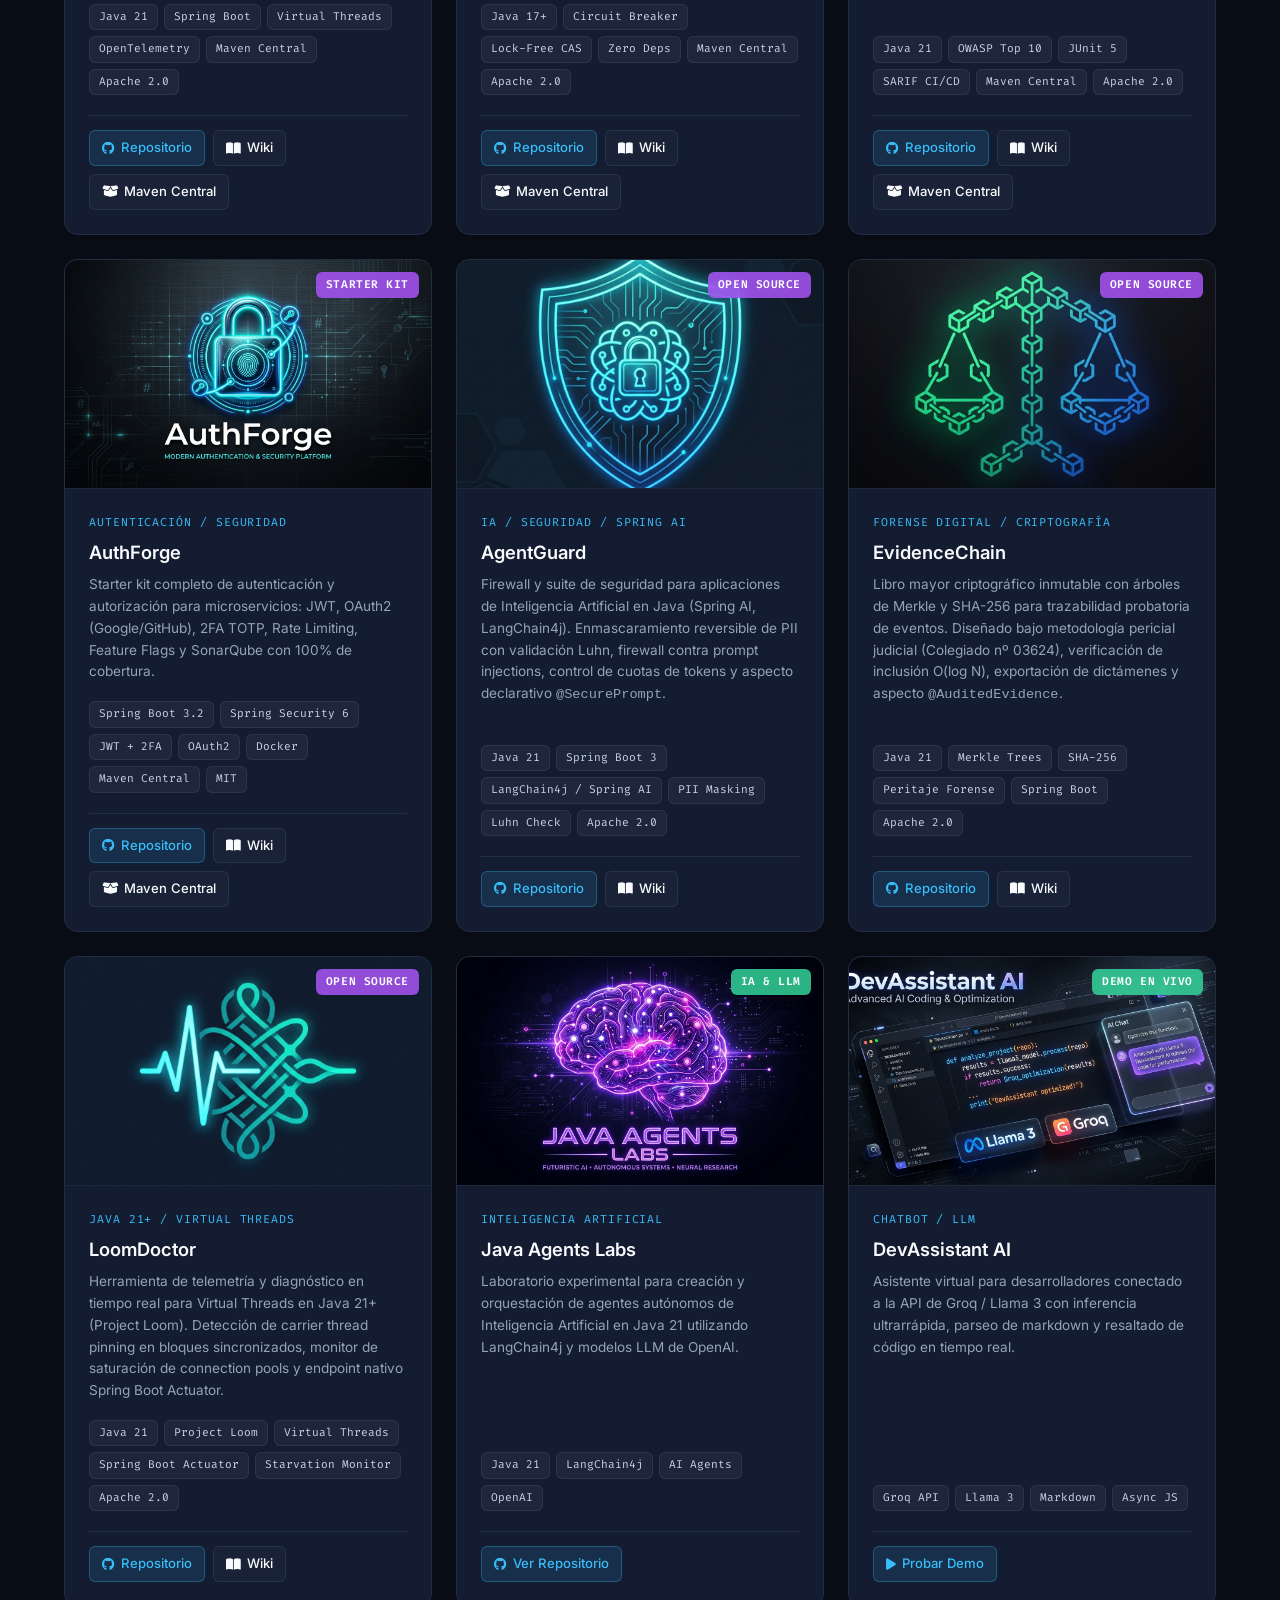
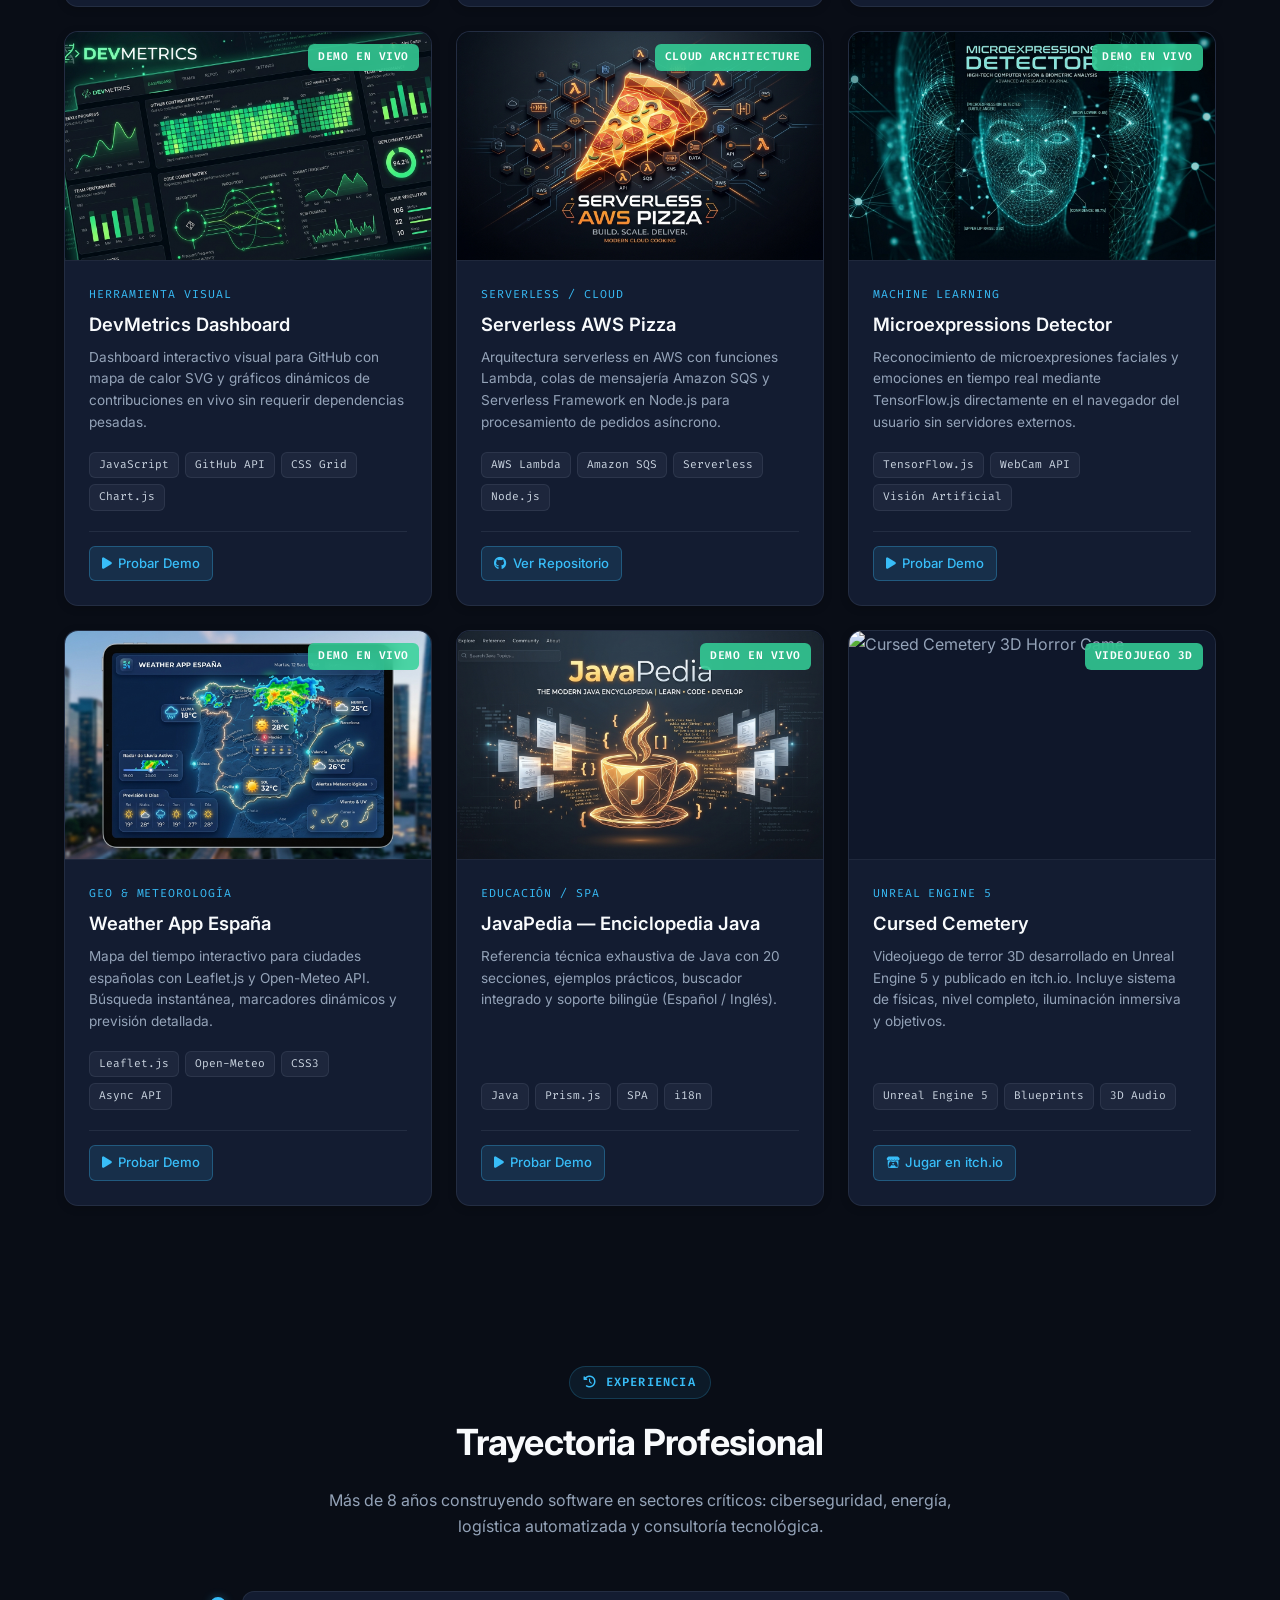
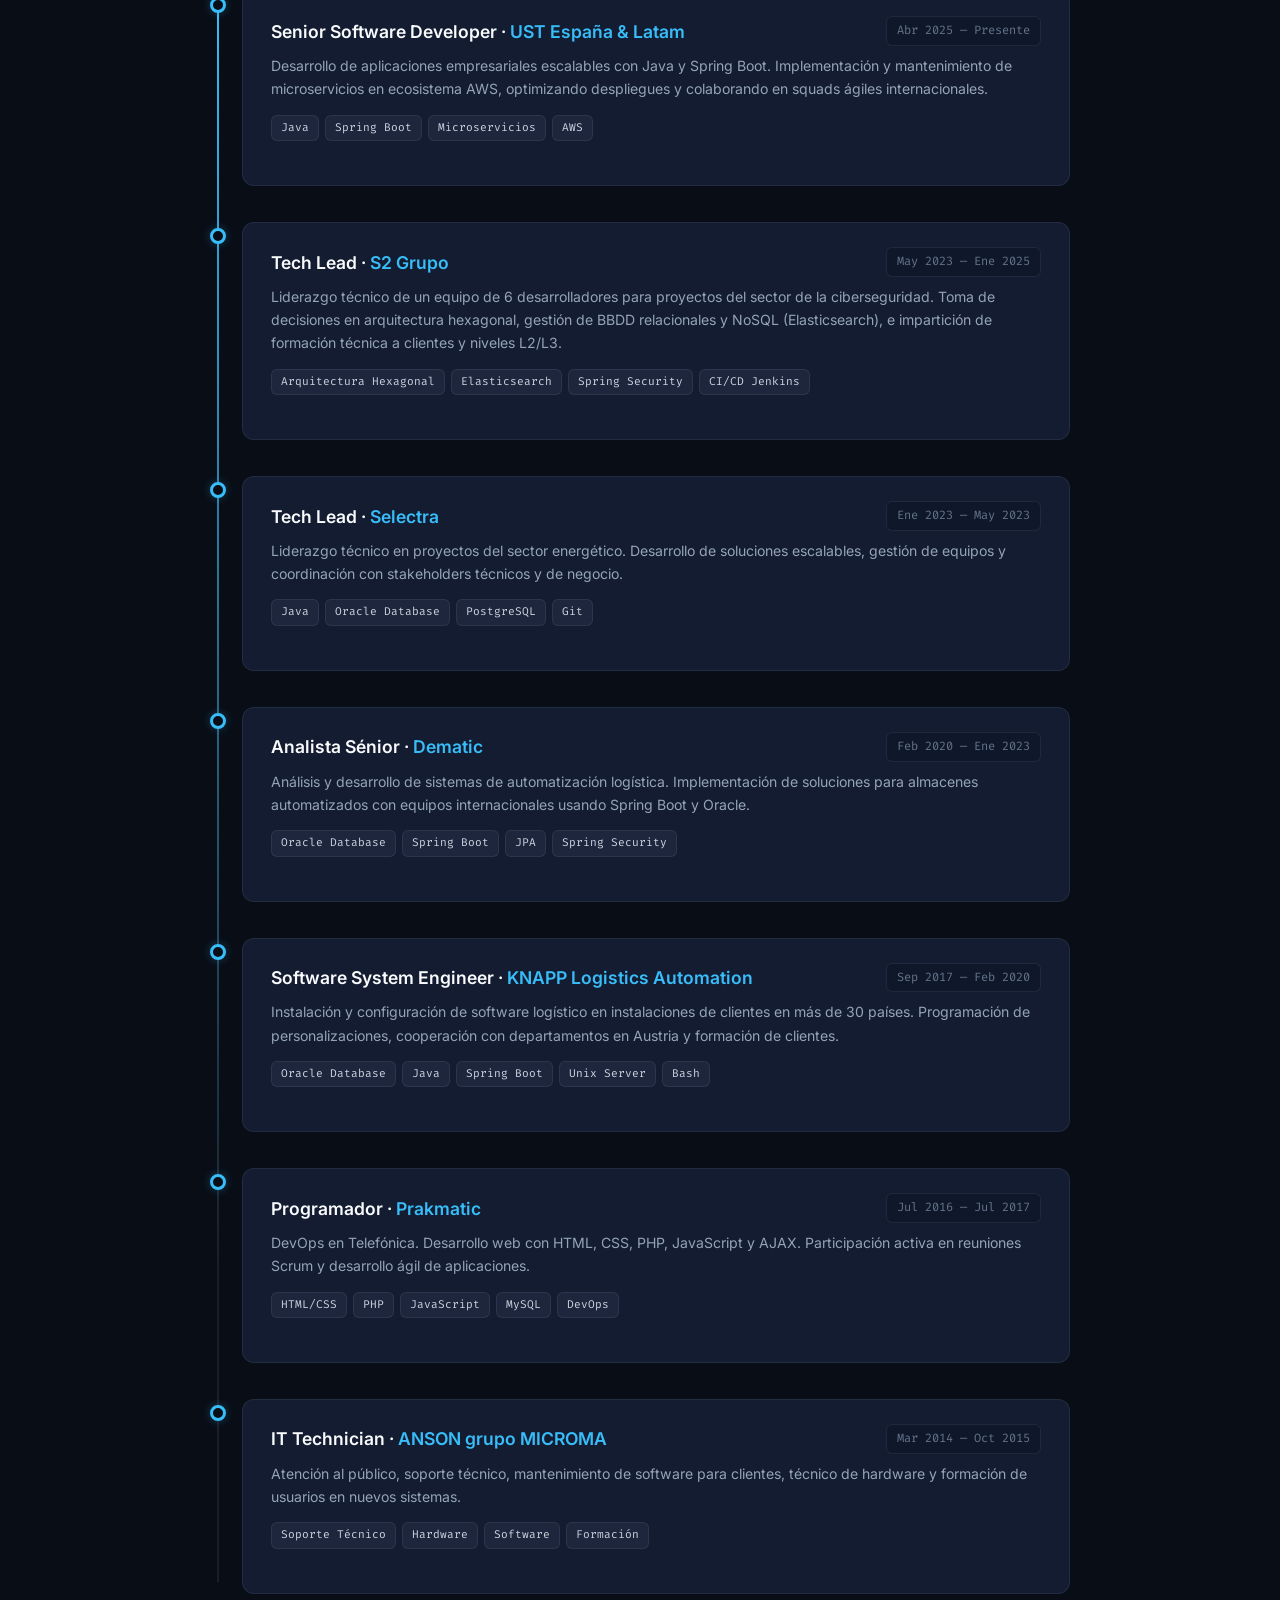
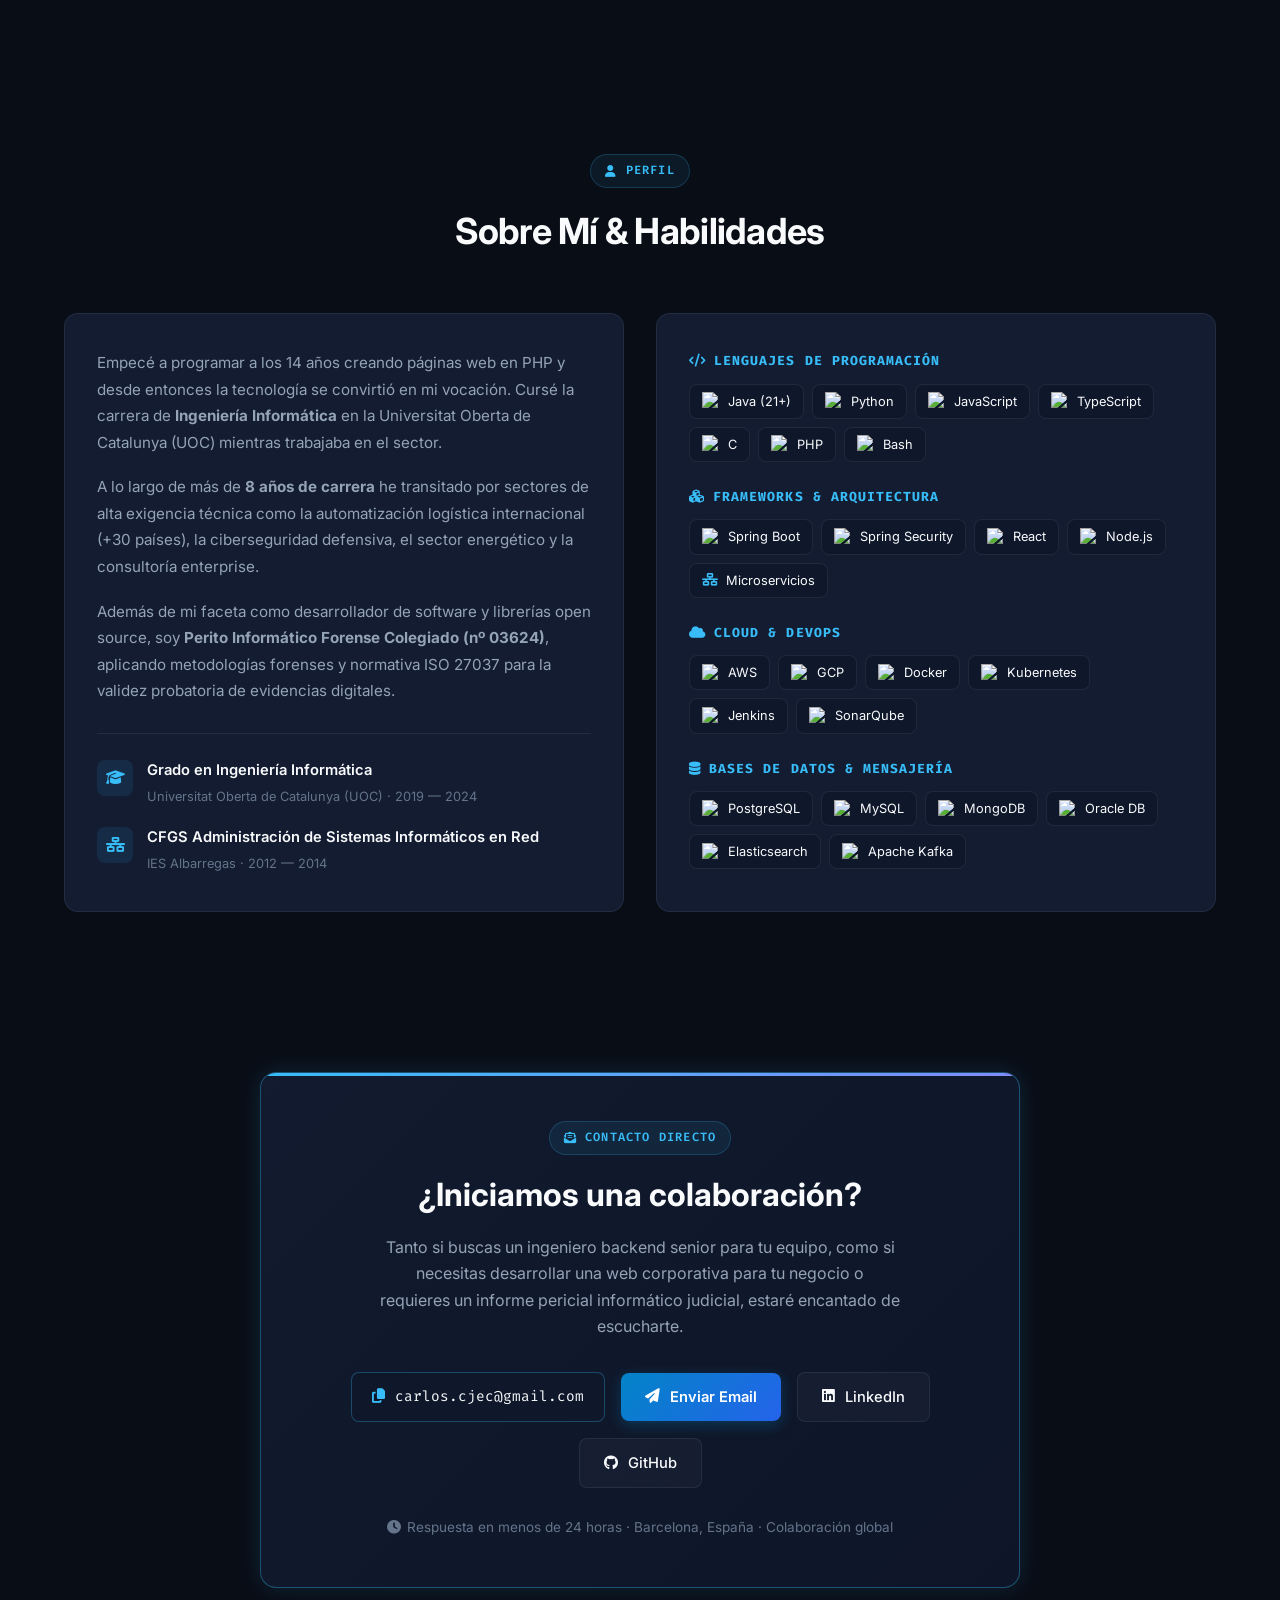
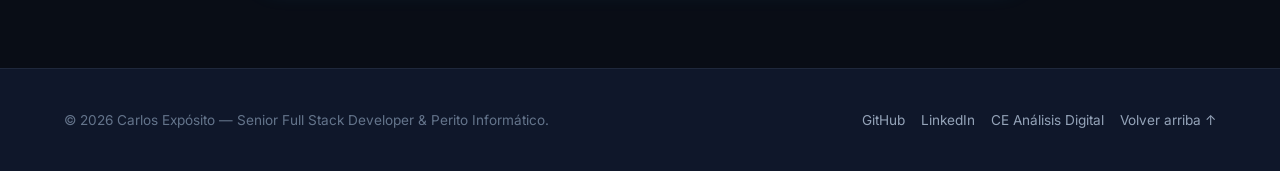
==== commit 059bc464: "feat(playground): add interactive Java Open Source Labs simulator for AgentGuard, EvidenceChain, Loo" ====
--- a/index.html
+++ b/index.html
@@ -70,6 +70,7 @@
             <nav class="nav-links" aria-label="Navegación principal">
                 <a href="#services" class="nav-link">Servicios</a>
                 <a href="#projects" class="nav-link">Proyectos</a>
+                <a href="playground/index.html" class="nav-link"><i class="fas fa-flask"></i> Labs Live</a>
                 <a href="#experience" class="nav-link">Trayectoria</a>
                 <a href="#about" class="nav-link">Sobre Mí</a>
                 <a href="#contact" class="nav-link">Contacto</a>
@@ -90,6 +91,7 @@
     <div class="mobile-menu" id="mobileMenu">
         <a href="#services" class="mobile-nav-link">Servicios</a>
         <a href="#projects" class="mobile-nav-link">Proyectos</a>
+        <a href="playground/index.html" class="mobile-nav-link"><i class="fas fa-flask"></i> Labs Live</a>
         <a href="#experience" class="mobile-nav-link">Trayectoria</a>
         <a href="#about" class="mobile-nav-link">Sobre Mí</a>
         <a href="#contact" class="mobile-nav-link">Contacto</a>
@@ -276,6 +278,11 @@
                     <p class="section-description">
                         Filtra por categoría para ver las webs en producción para clientes, las librerías open source que he publicado o los laboratorios de IA y demos interactivas.
                     </p>
+                    <div style="margin-top: 1.25rem; display: flex; justify-content: center;">
+                        <a href="playground/index.html" class="btn-primary" style="font-size: 0.88rem; padding: 0.55rem 1.35rem; background: linear-gradient(135deg, #2563eb, #7c3aed); box-shadow: 0 0 20px rgba(124, 58, 237, 0.35);">
+                            <i class="fas fa-flask"></i> Probar Simulador Interactivo de Librerías (Java Labs)
+                        </a>
+                    </div>
                 </div>
 
                 <!-- Pestañas de Filtrado Dinámico -->
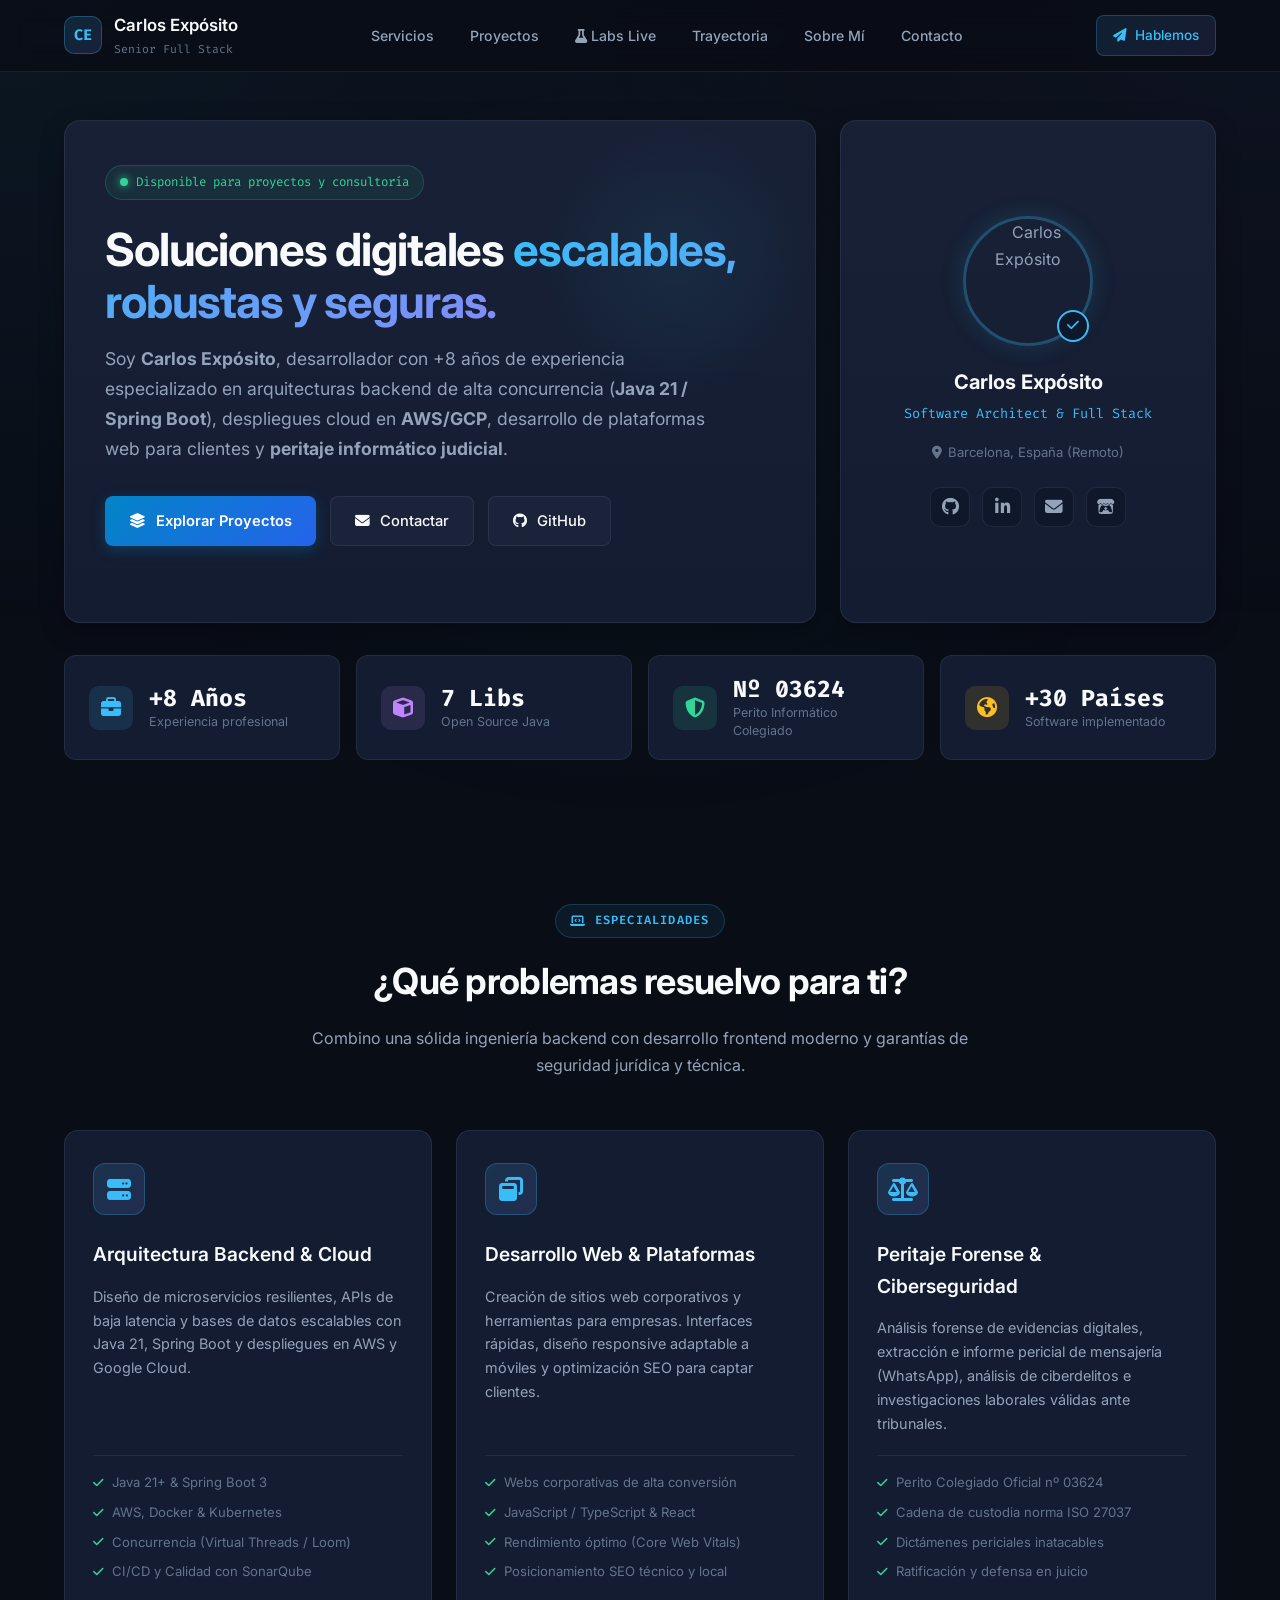
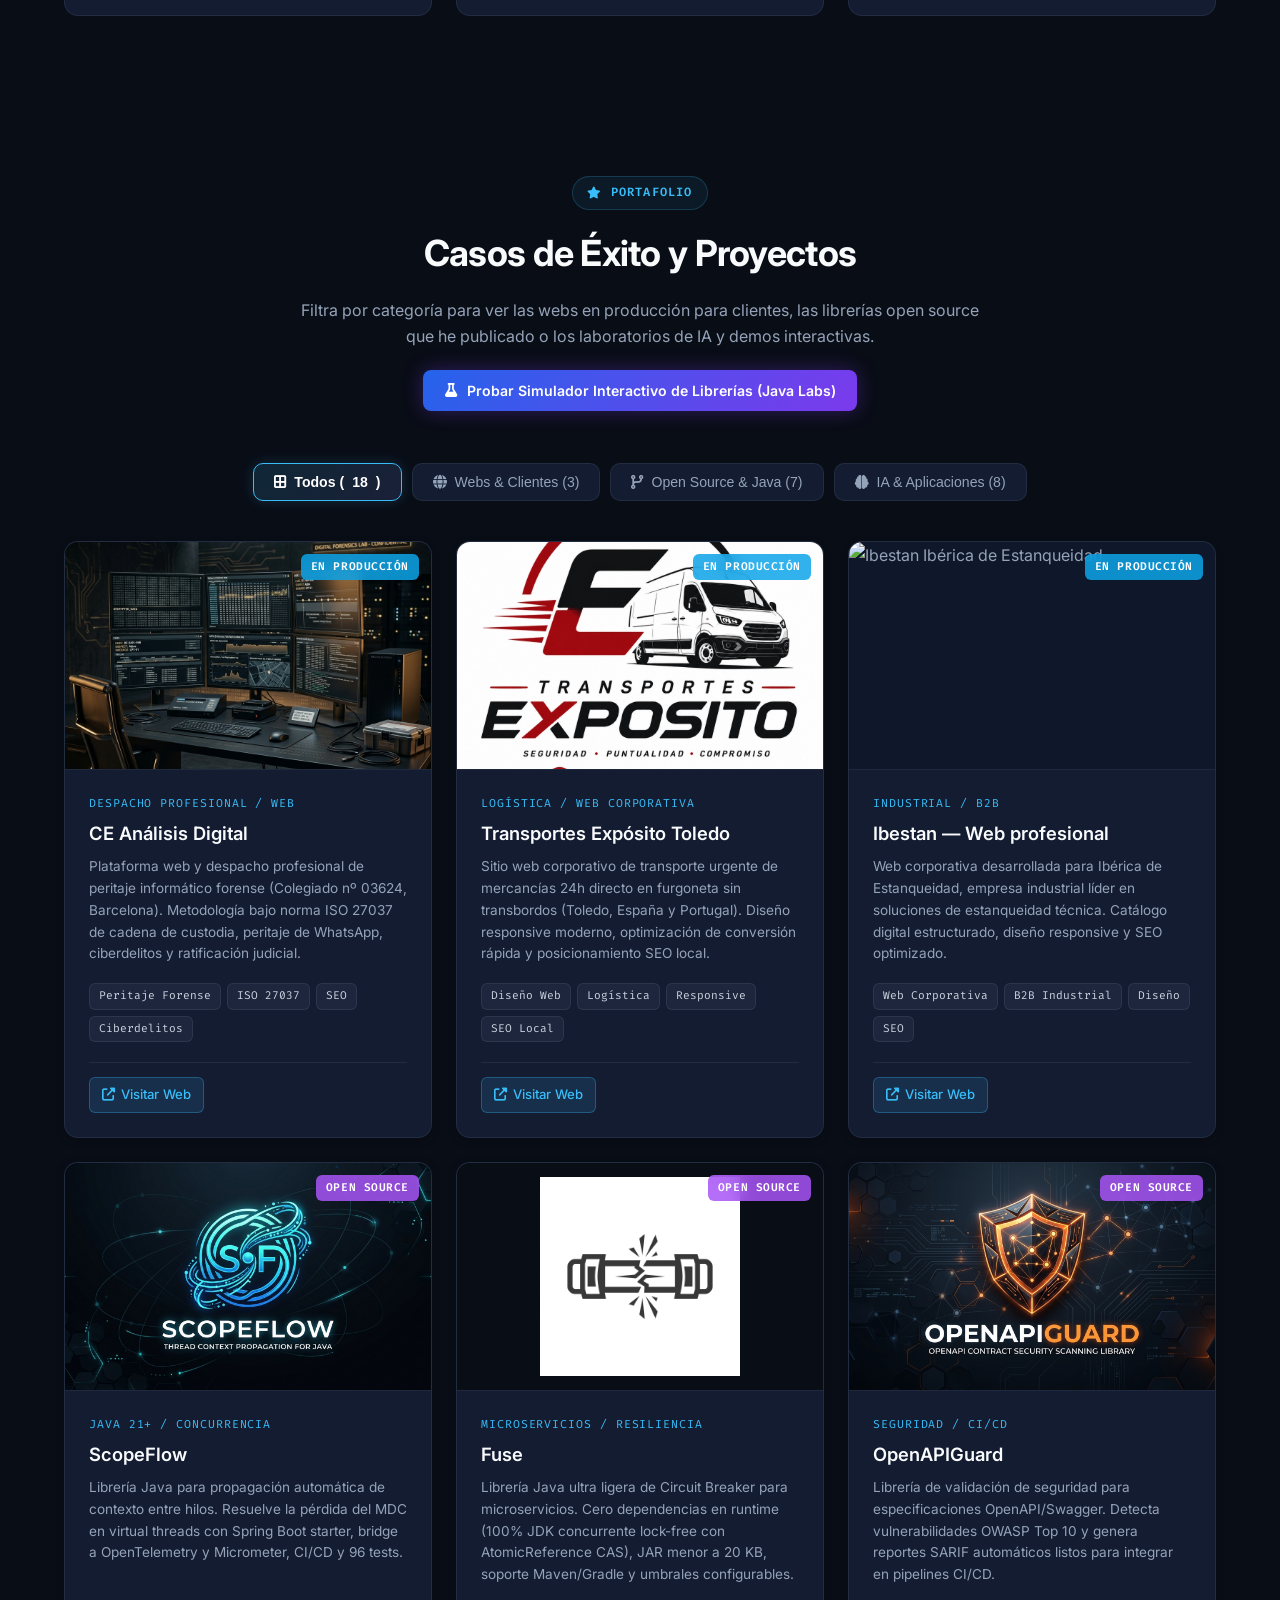
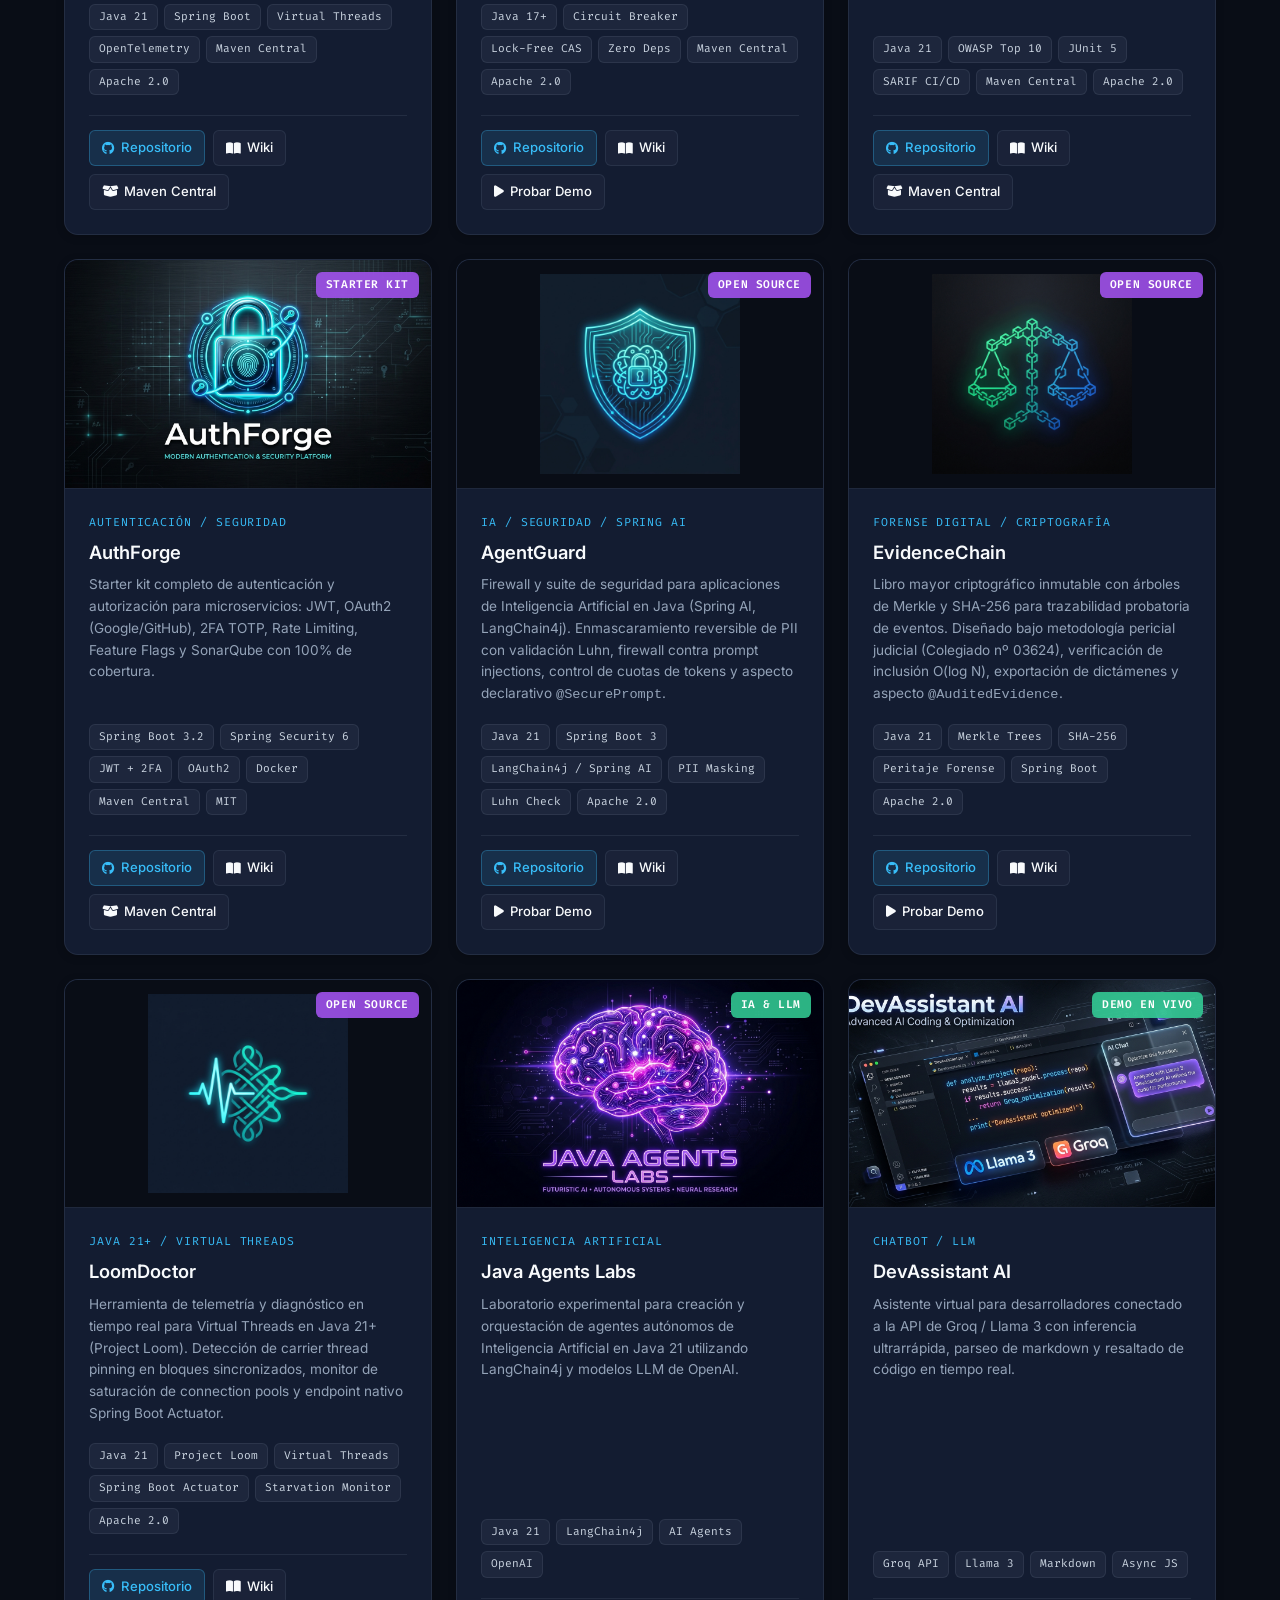
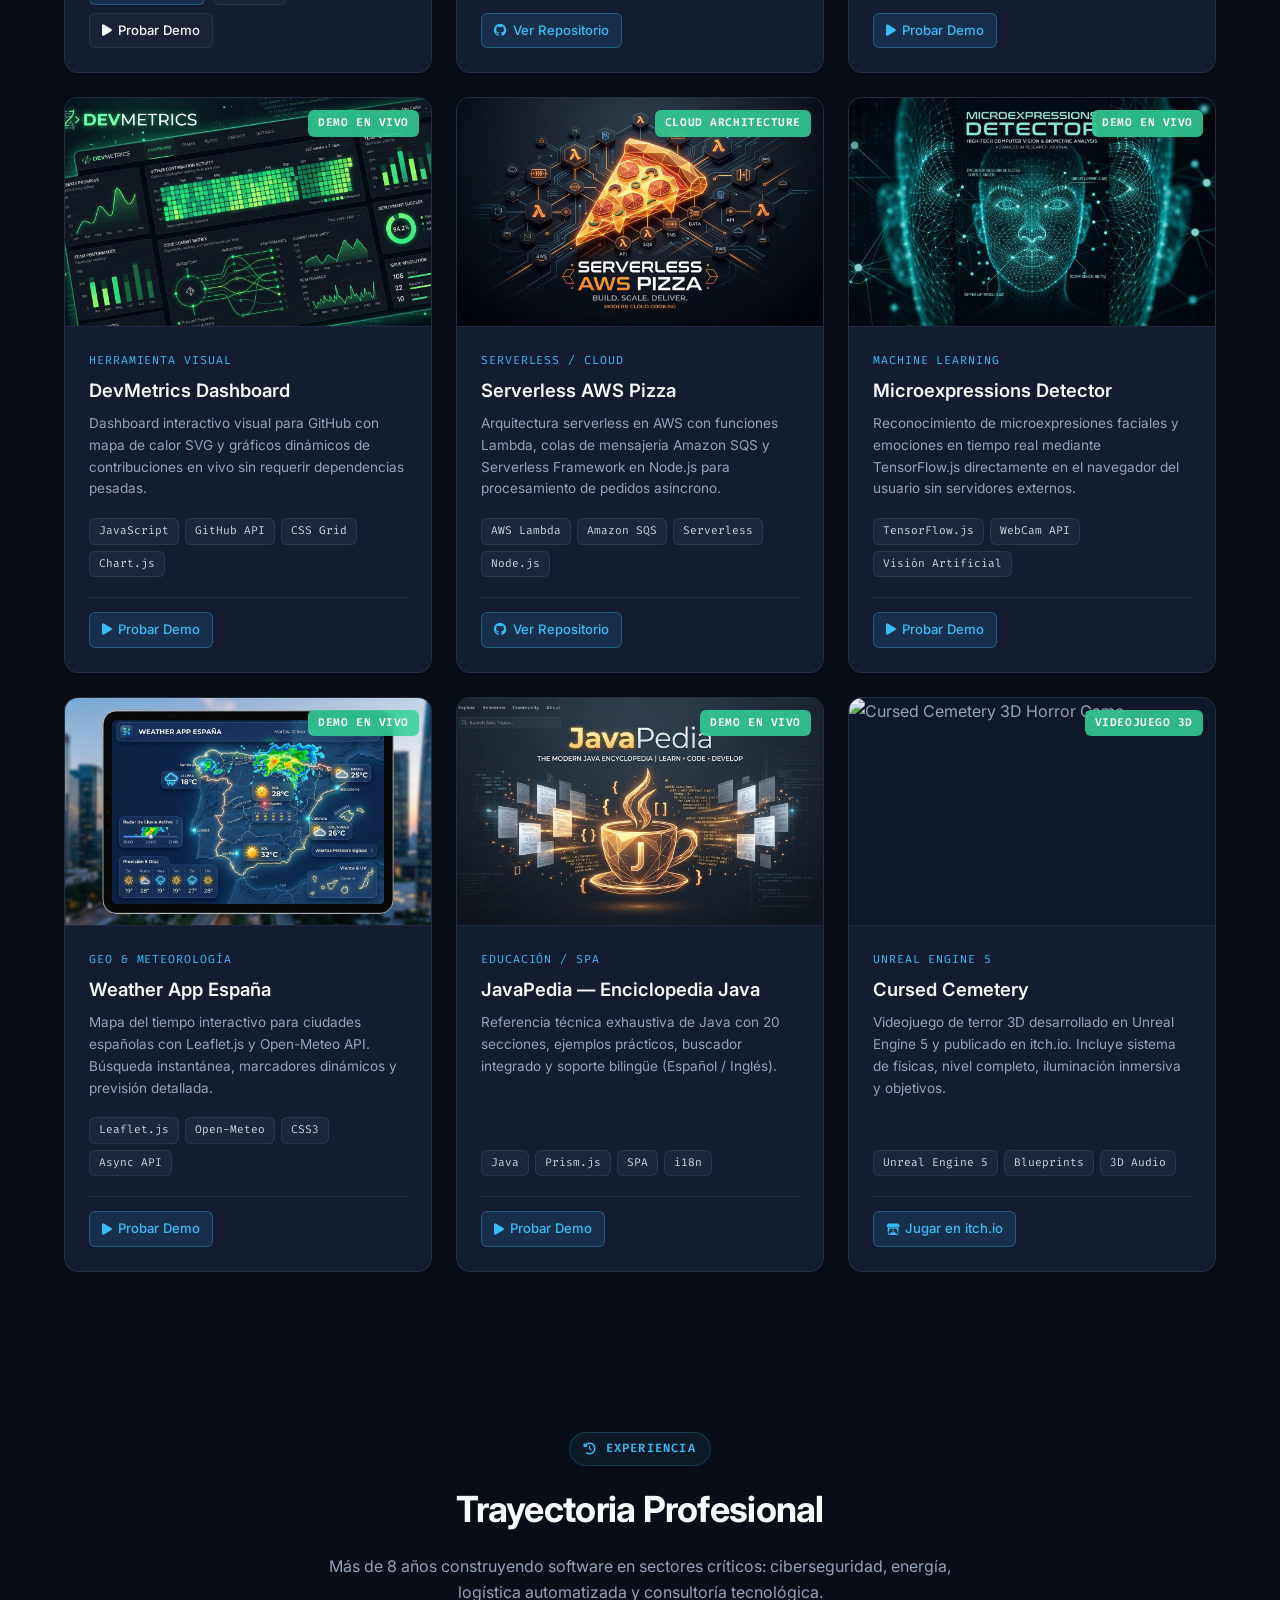
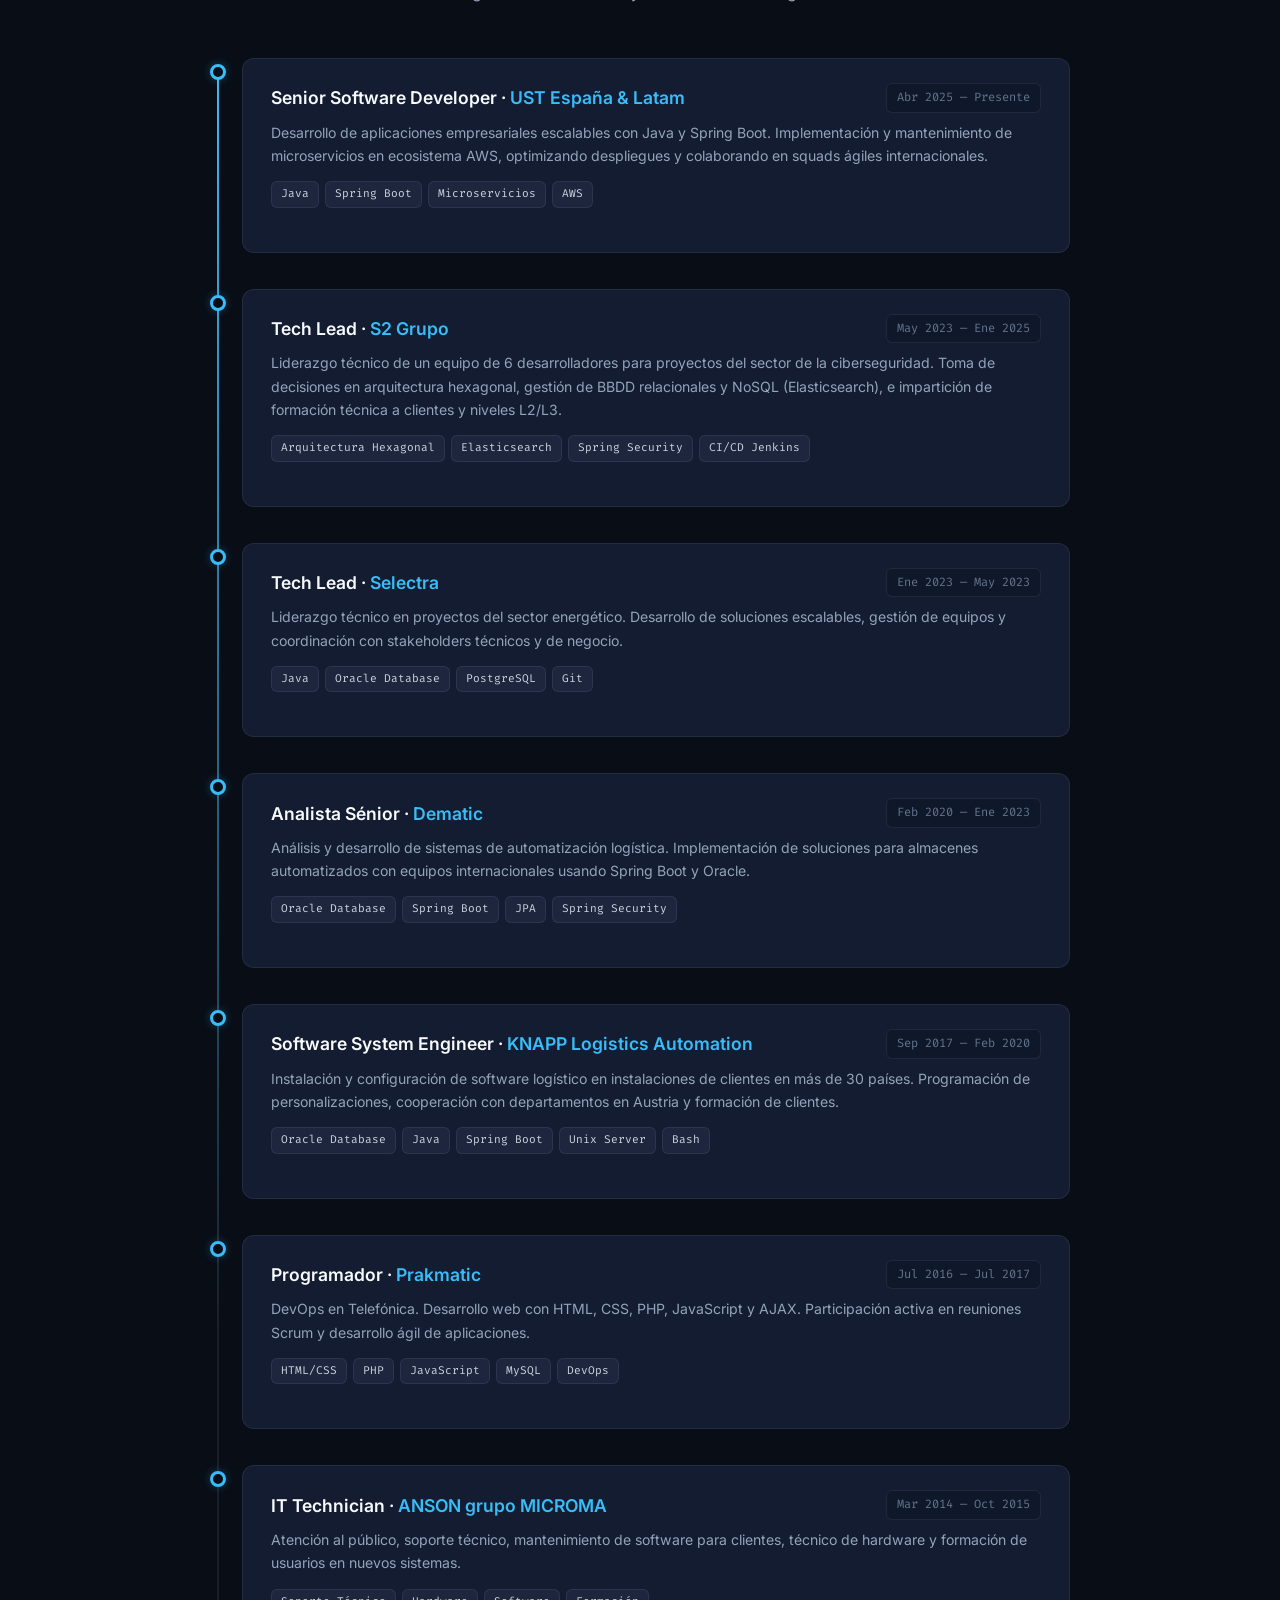
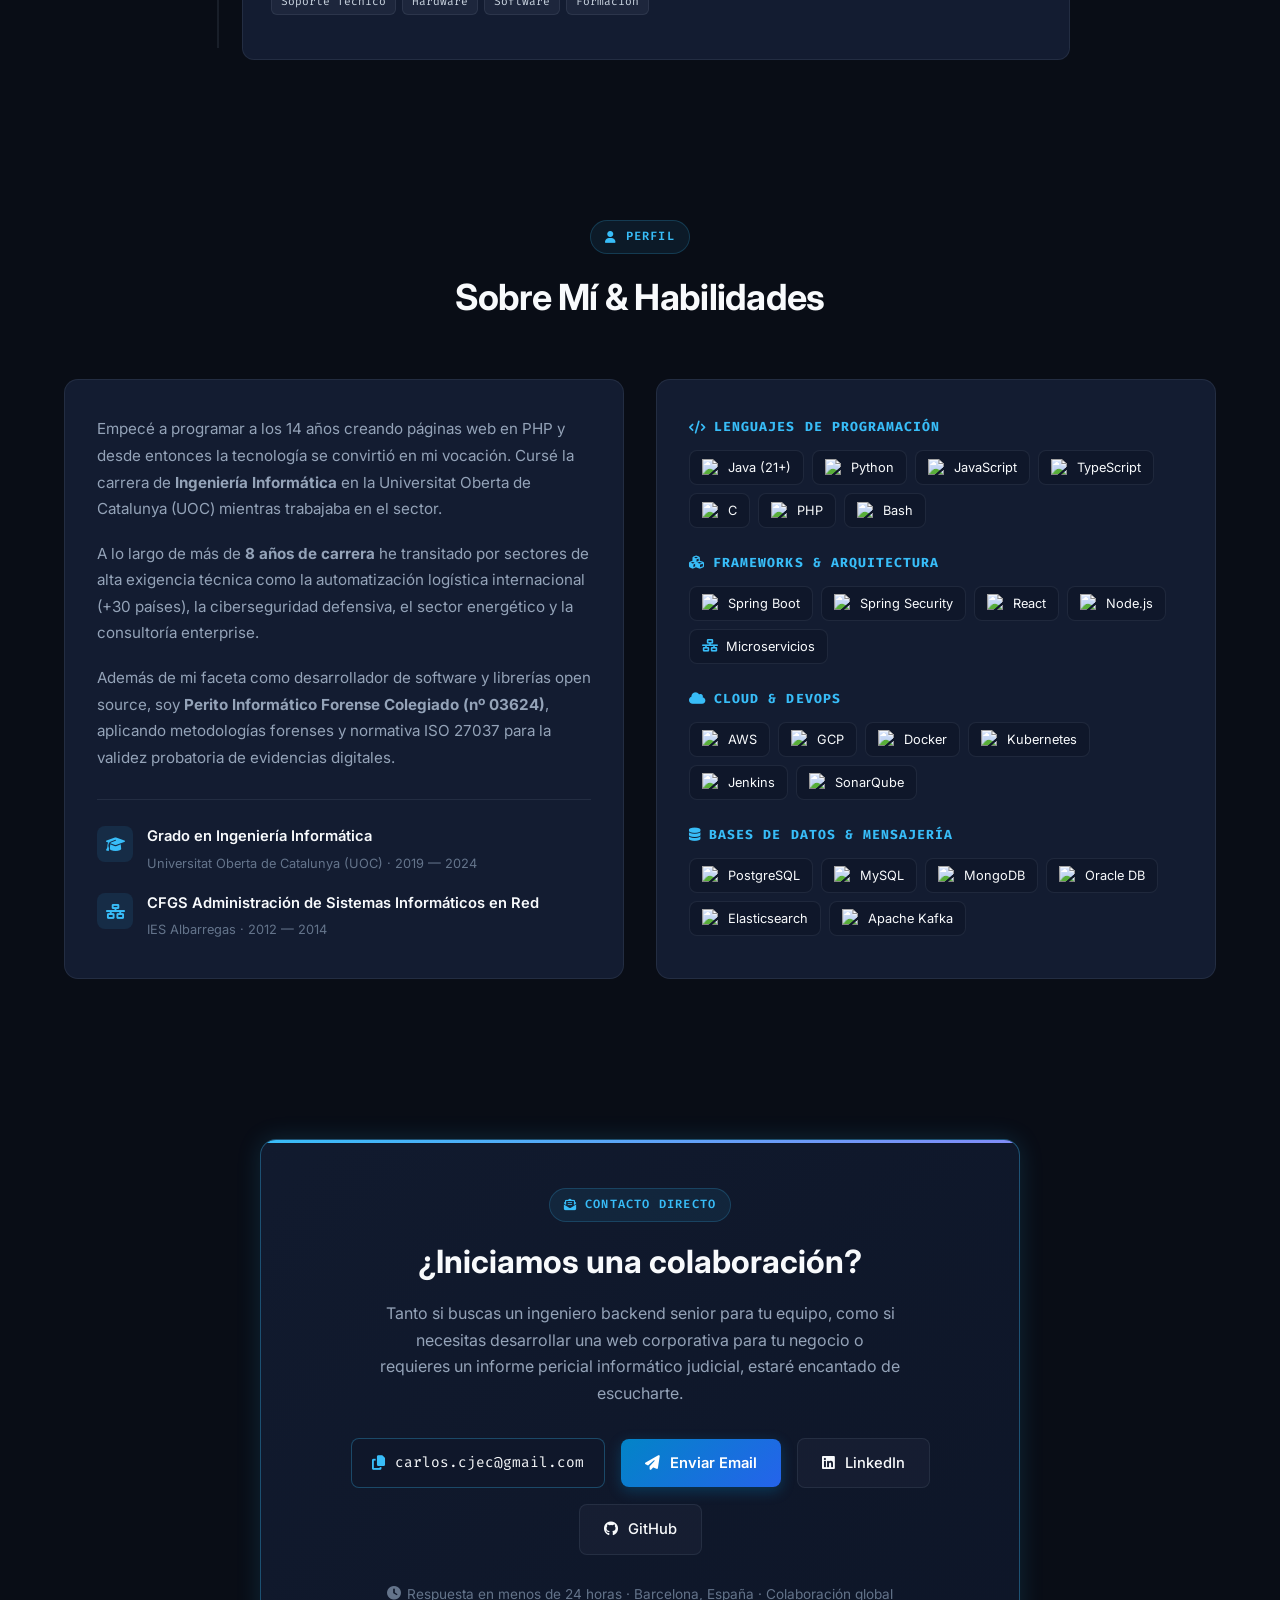
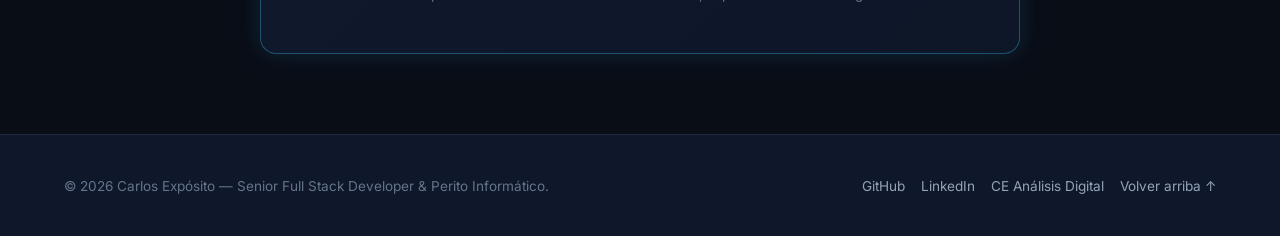
==== commit 8177cf84: "fix(portfolio): contain-fit logo aspect ratios, uniform 3-button layout, responsive navbar breakpoin" ====
--- a/index.html
+++ b/index.html
@@ -409,7 +409,7 @@
                     <!-- Fuse -->
                     <div class="project-card" data-category="opensource">
                         <div class="project-thumbnail">
-                            <img src="assets/images/fuse-logo.jpg" alt="Fuse — Circuit Breaker Java">
+                            <img src="assets/images/fuse-logo.jpg" alt="Fuse — Circuit Breaker Java" class="contain-fit">
                             <span class="badge-tag badge-opensource">Open Source</span>
                         </div>
                         <div class="project-details">
@@ -428,8 +428,8 @@
                                 <a href="https://github.com/FrodyGr/Fuse/wiki" target="_blank" rel="noopener" class="link-btn">
                                     <i class="fas fa-book-open"></i> Wiki
                                 </a>
-                                <a href="https://central.sonatype.com/artifact/io.github.frodygr/fuse" target="_blank" rel="noopener" class="link-btn">
-                                    <i class="fas fa-box-open"></i> Maven Central
+                                <a href="playground/index.html#fuse" class="link-btn">
+                                    <i class="fas fa-play"></i> Probar Demo
                                 </a>
                             </div>
                         </div>
@@ -496,7 +496,7 @@
                     <!-- AgentGuard -->
                     <div class="project-card" data-category="opensource">
                         <div class="project-thumbnail">
-                            <img src="assets/images/agentguard.jpg" alt="AgentGuard — Enterprise AI Security & PII Masking">
+                            <img src="assets/images/agentguard.jpg" alt="AgentGuard — Enterprise AI Security & PII Masking" class="contain-fit">
                             <span class="badge-tag badge-opensource">Open Source</span>
                         </div>
                         <div class="project-details">
@@ -515,6 +515,9 @@
                                 <a href="https://github.com/FrodyGr/AgentGuard/wiki" target="_blank" rel="noopener" class="link-btn">
                                     <i class="fas fa-book-open"></i> Wiki
                                 </a>
+                                <a href="playground/index.html#agentguard" class="link-btn">
+                                    <i class="fas fa-play"></i> Probar Demo
+                                </a>
                             </div>
                         </div>
                     </div>
@@ -522,7 +525,7 @@
                     <!-- EvidenceChain -->
                     <div class="project-card" data-category="opensource">
                         <div class="project-thumbnail">
-                            <img src="assets/images/evidencechain.jpg" alt="EvidenceChain — Cryptographic Audit Trail & Forensic Ledger">
+                            <img src="assets/images/evidencechain.jpg" alt="EvidenceChain — Cryptographic Audit Trail & Forensic Ledger" class="contain-fit">
                             <span class="badge-tag badge-opensource">Open Source</span>
                         </div>
                         <div class="project-details">
@@ -541,6 +544,9 @@
                                 <a href="https://github.com/FrodyGr/EvidenceChain/wiki" target="_blank" rel="noopener" class="link-btn">
                                     <i class="fas fa-book-open"></i> Wiki
                                 </a>
+                                <a href="playground/index.html#evidencechain" class="link-btn">
+                                    <i class="fas fa-play"></i> Probar Demo
+                                </a>
                             </div>
                         </div>
                     </div>
@@ -548,7 +554,7 @@
                     <!-- LoomDoctor -->
                     <div class="project-card" data-category="opensource">
                         <div class="project-thumbnail">
-                            <img src="assets/images/loomdoctor.jpg" alt="LoomDoctor — Virtual Thread Diagnostics & Telemetry">
+                            <img src="assets/images/loomdoctor.jpg" alt="LoomDoctor — Virtual Thread Diagnostics & Telemetry" class="contain-fit">
                             <span class="badge-tag badge-opensource">Open Source</span>
                         </div>
                         <div class="project-details">
@@ -566,6 +572,9 @@
                                 </a>
                                 <a href="https://github.com/FrodyGr/LoomDoctor/wiki" target="_blank" rel="noopener" class="link-btn">
                                     <i class="fas fa-book-open"></i> Wiki
+                                </a>
+                                <a href="playground/index.html#loomdoctor" class="link-btn">
+                                    <i class="fas fa-play"></i> Probar Demo
                                 </a>
                             </div>
                         </div>
--- a/style.css
+++ b/style.css
@@ -782,6 +782,12 @@
     transition: transform var(--transition-normal);
 }
 
+.project-thumbnail img.contain-fit {
+    object-fit: contain;
+    padding: 14px;
+    background: #090d16;
+}
+
 .project-card:hover .project-thumbnail img {
     transform: scale(1.05);
 }
@@ -1287,13 +1293,16 @@
     }
 }
 
-@media (max-width: 768px) {
+@media (max-width: 920px) {
     .nav-links, .btn-header-cta {
         display: none;
     }
     .hamburger {
         display: flex;
     }
+}
+
+@media (max-width: 768px) {
     .hero-main-card {
         padding: 32px 24px;
     }
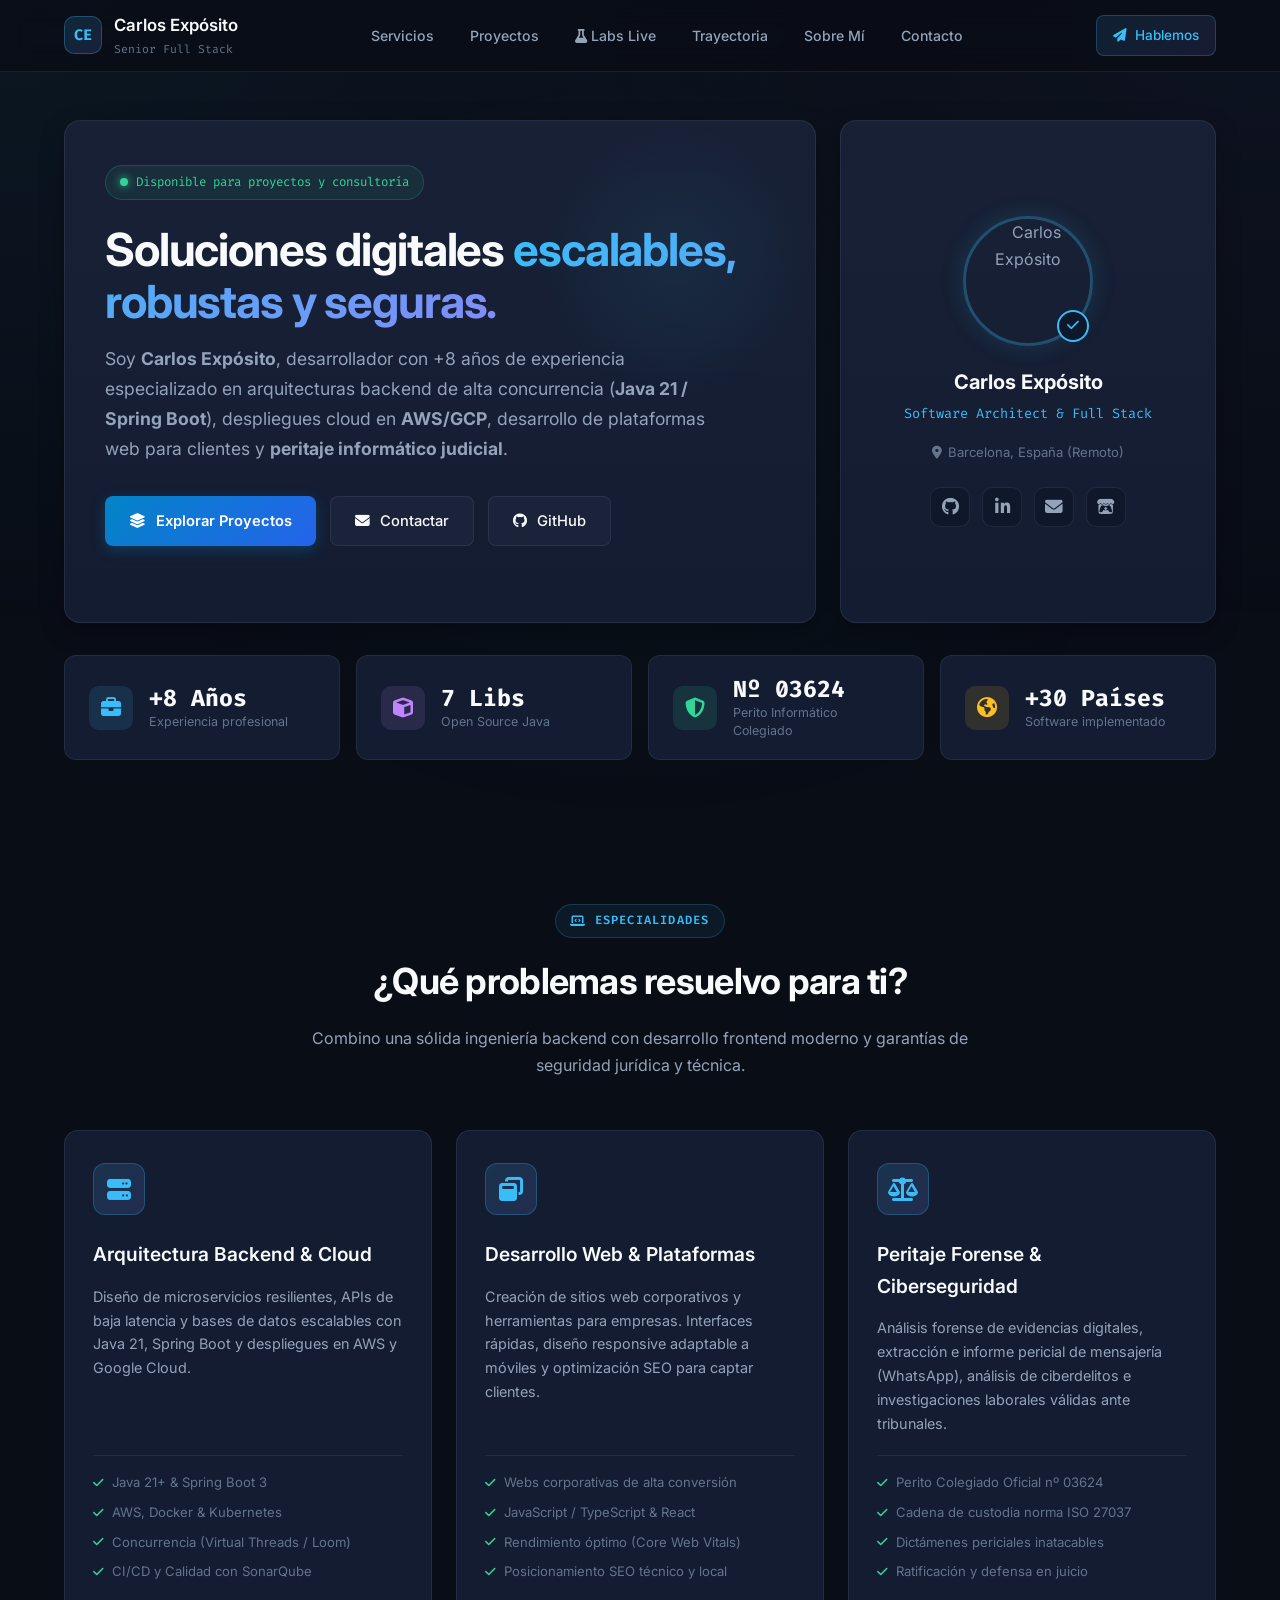
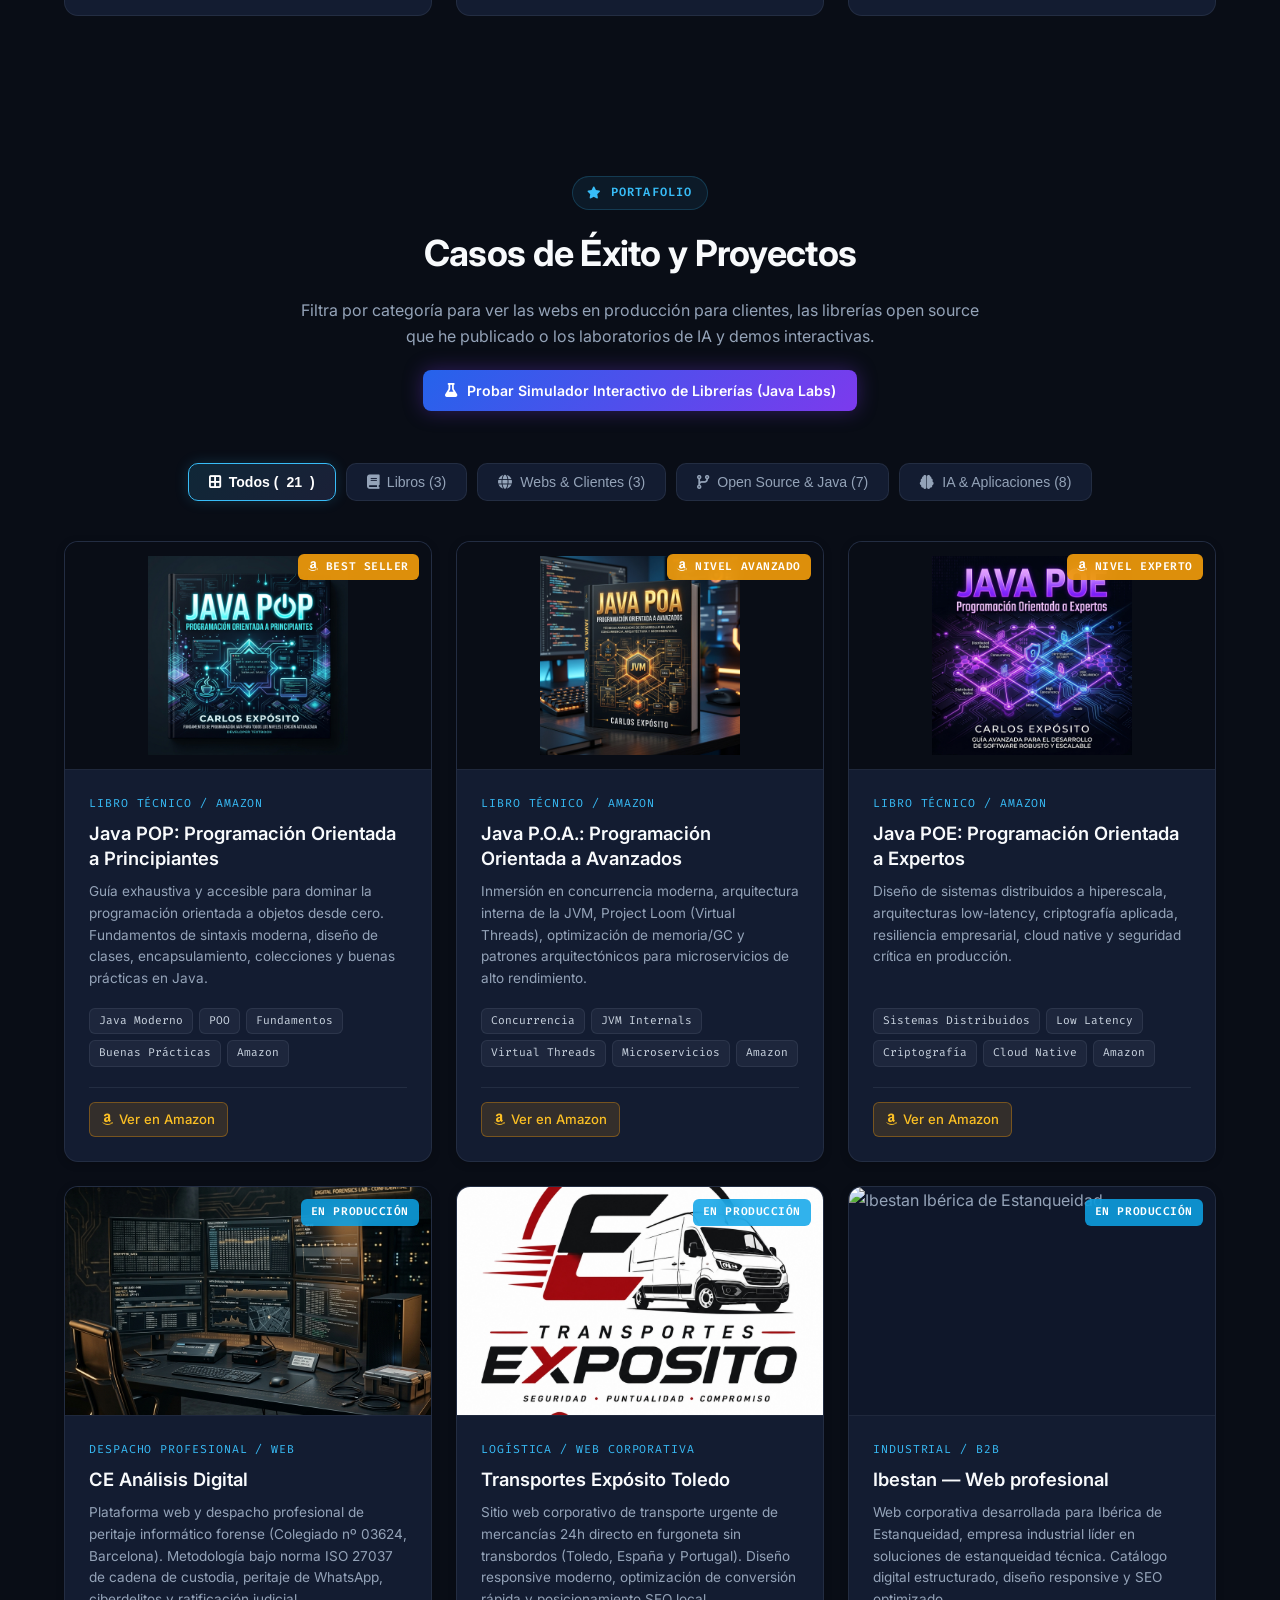
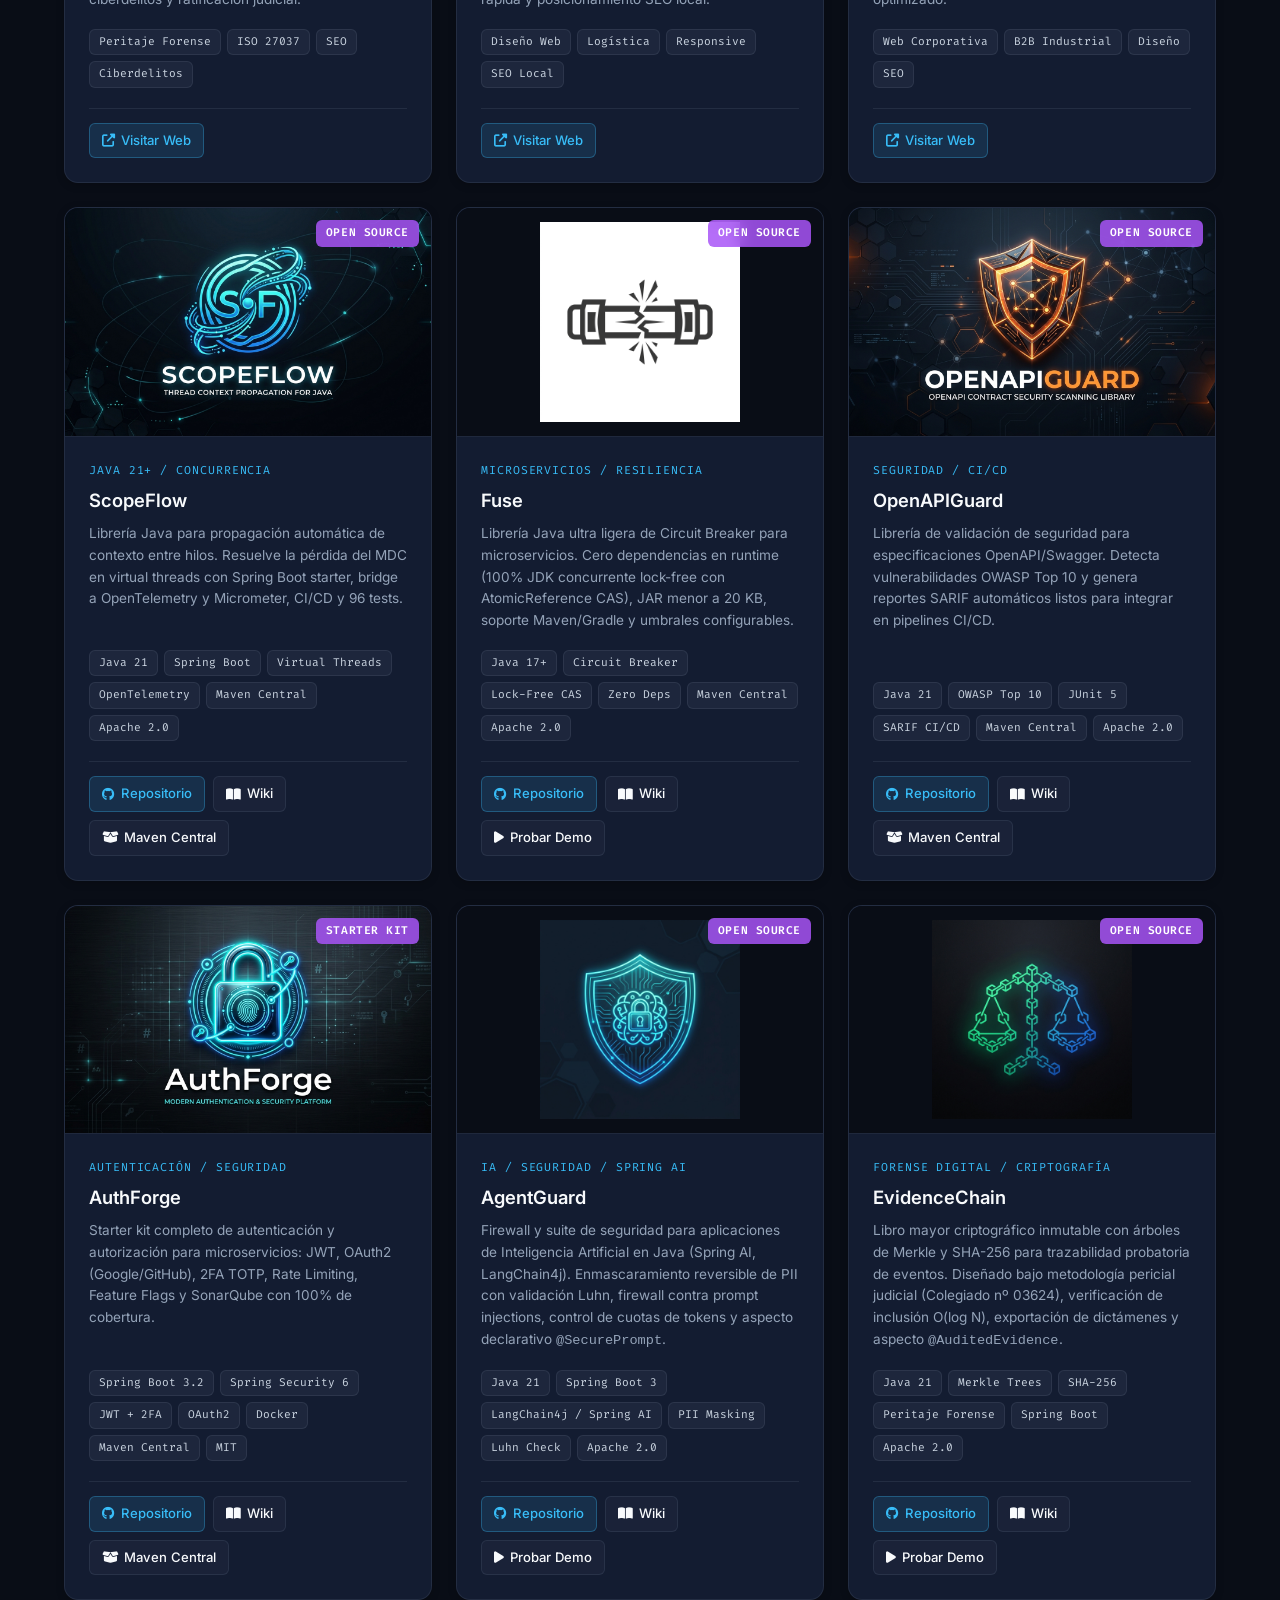
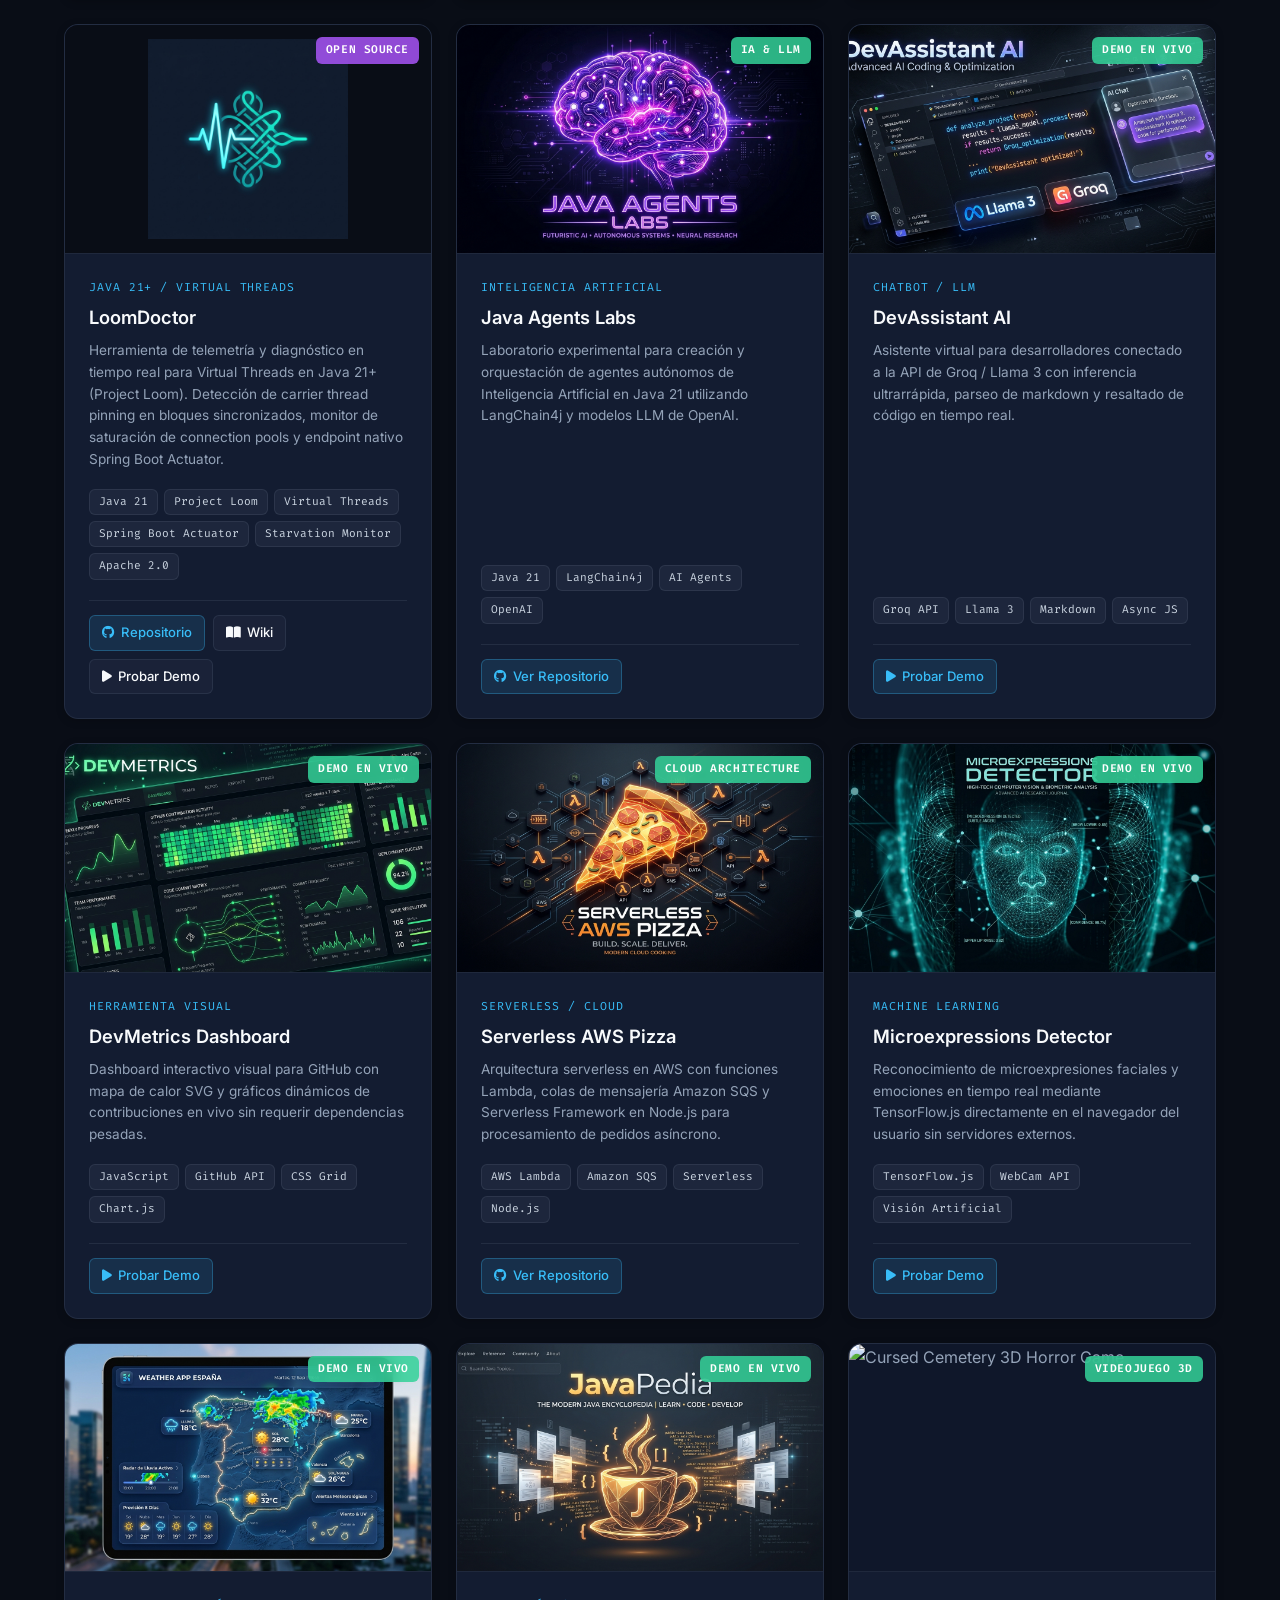
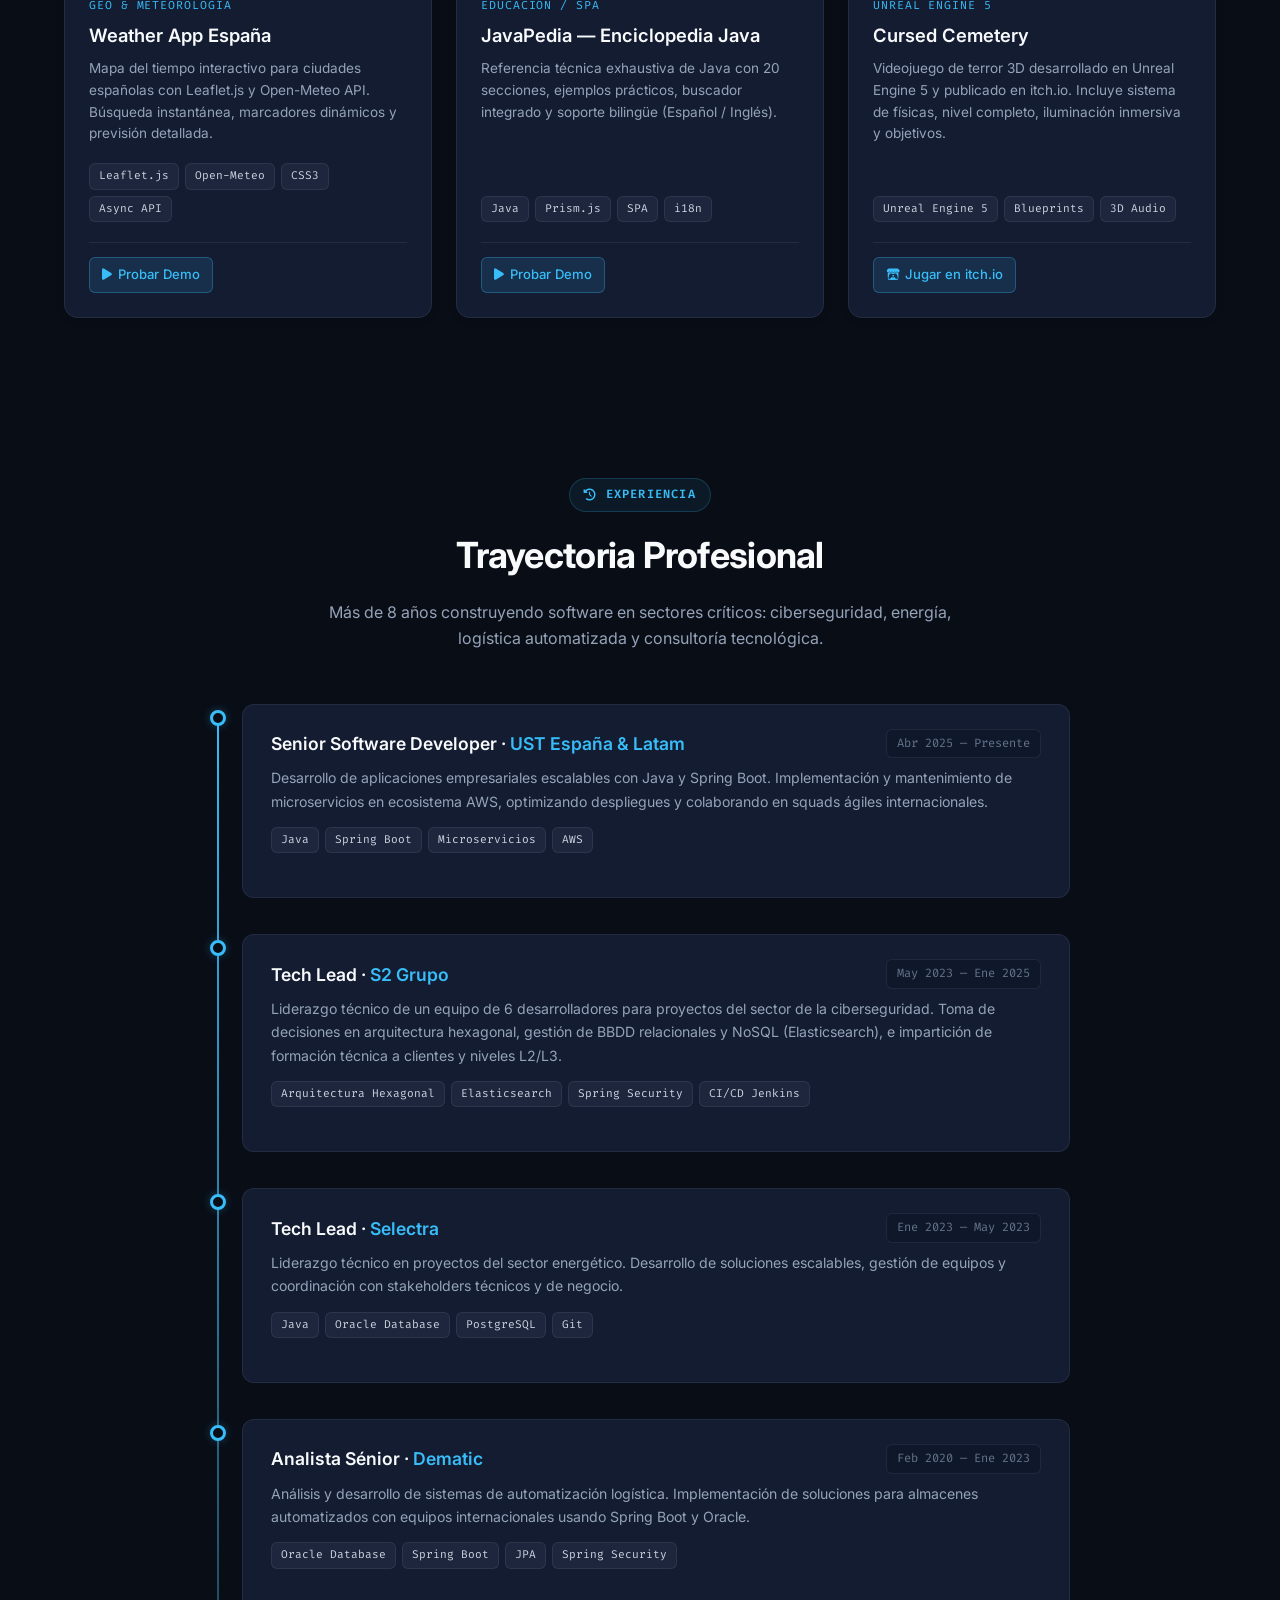
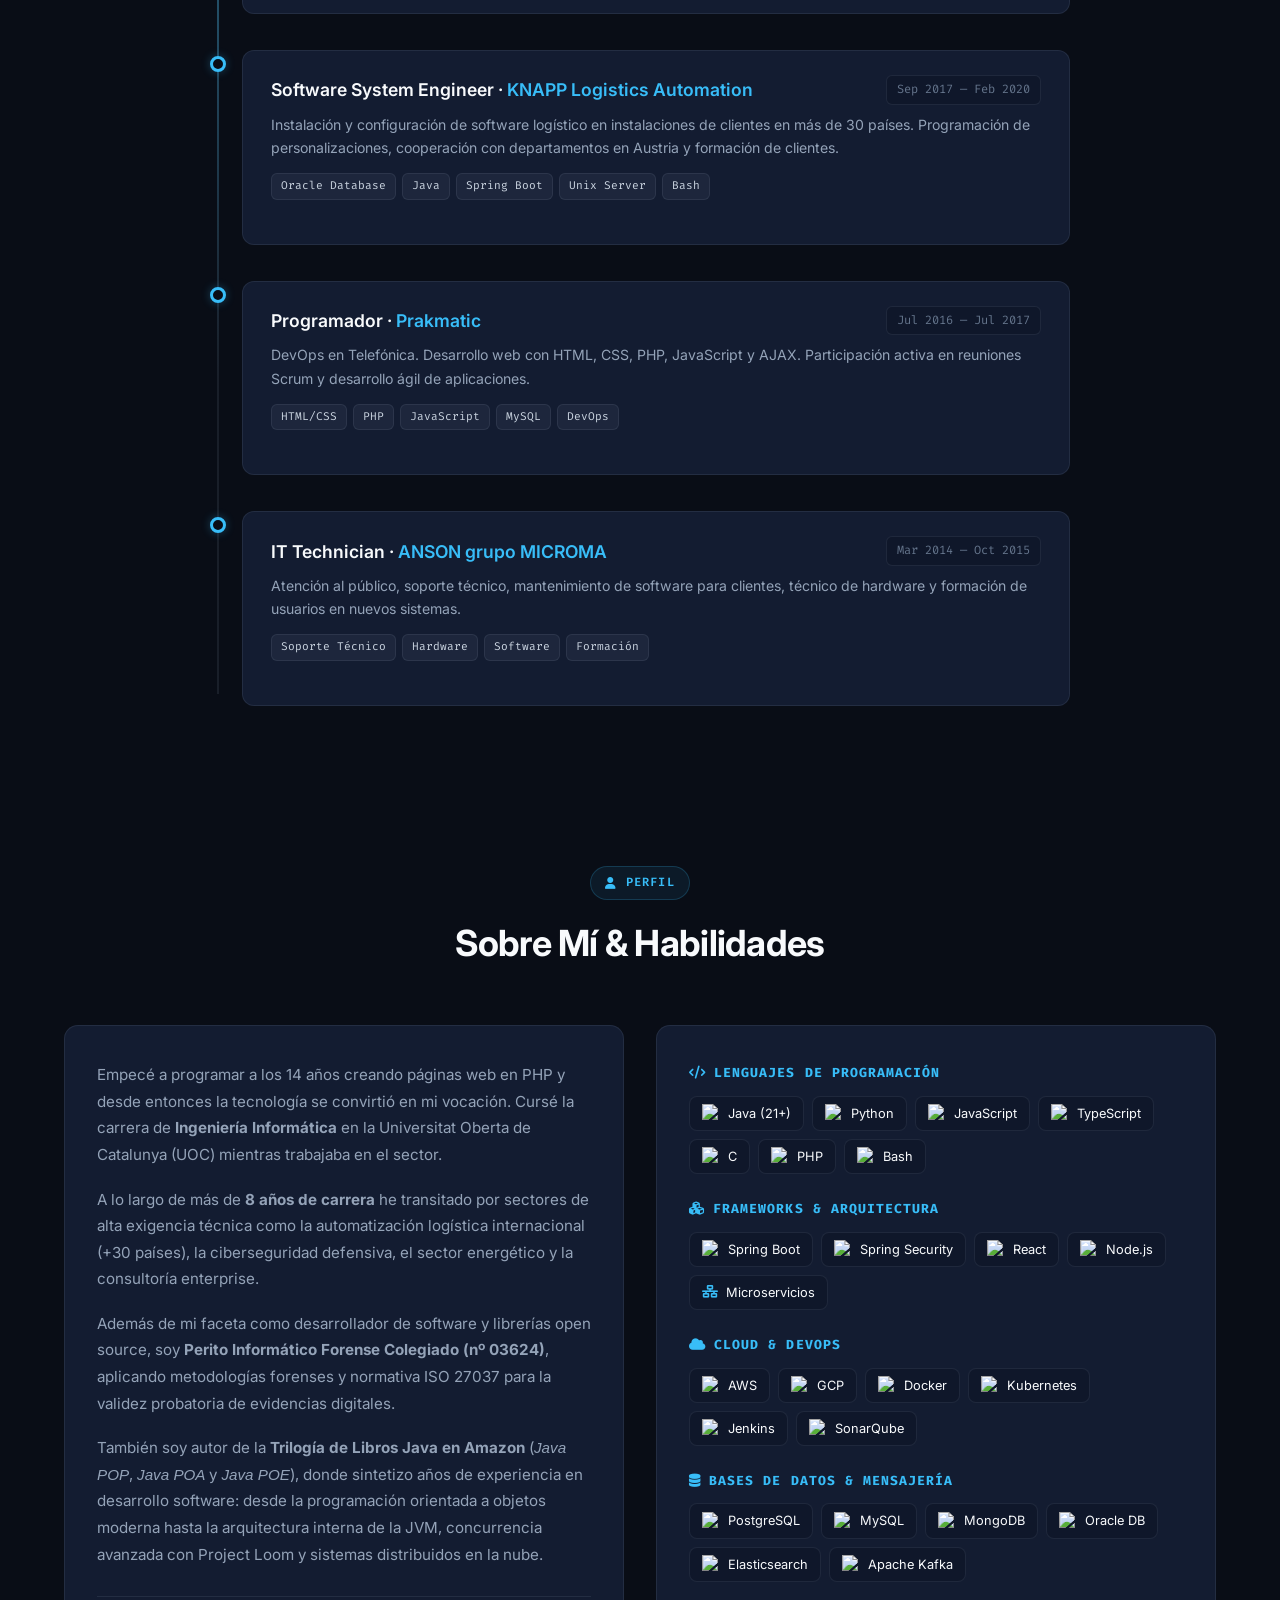
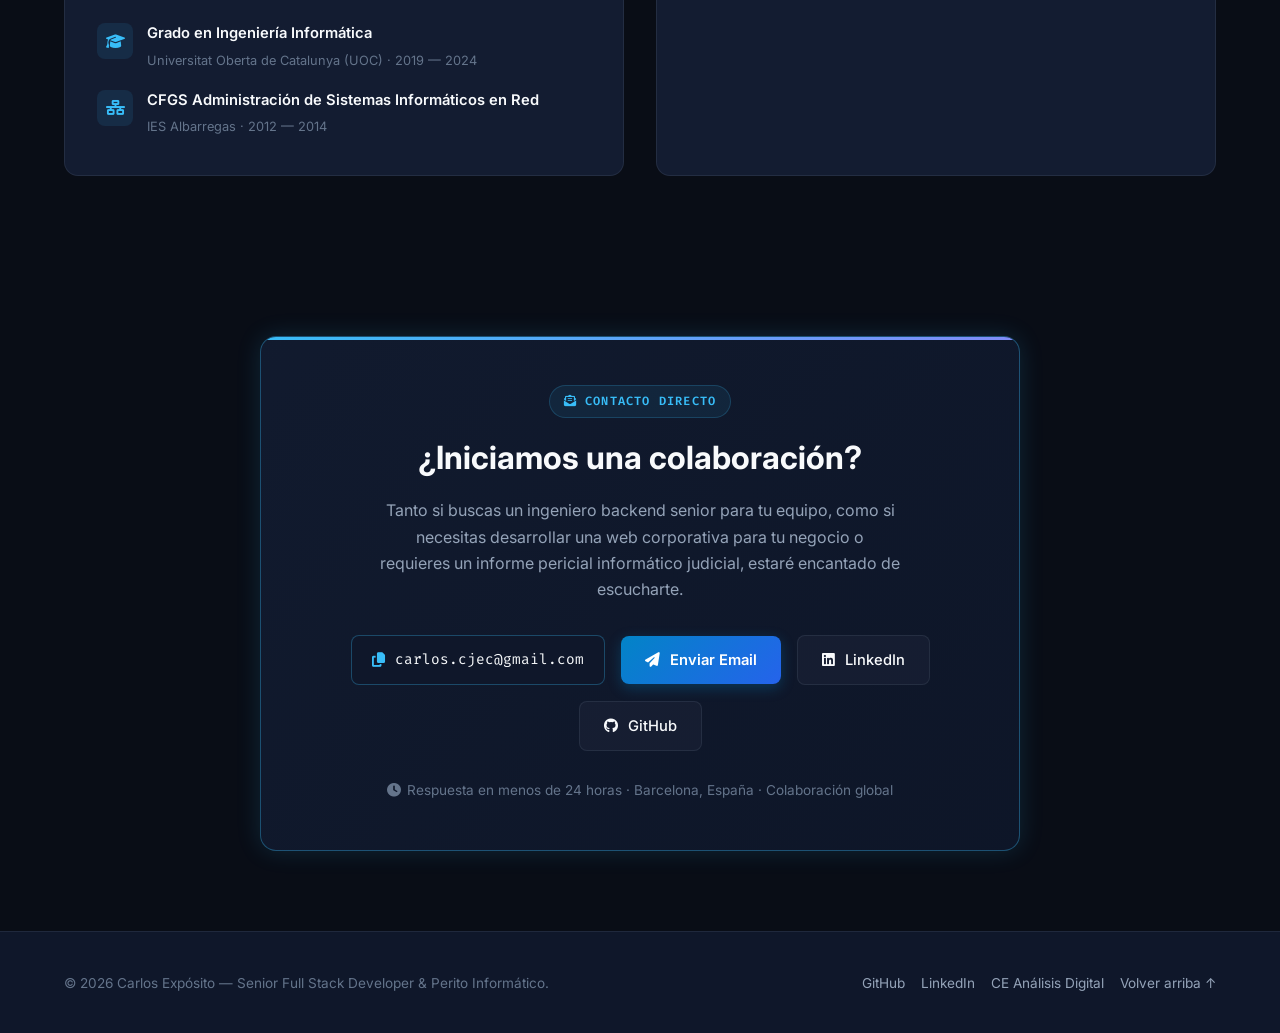
==== commit f03ae3de: "feat(portfolio): add published Java book trilogy on Amazon with dedicated tab and covers" ====
--- a/index.html
+++ b/index.html
@@ -288,7 +288,10 @@
                 <!-- Pestañas de Filtrado Dinámico -->
                 <div class="projects-tabs">
                     <button class="tab-btn active" data-filter="all">
-                        <i class="fas fa-border-all"></i> Todos (<span id="countAll">18</span>)
+                        <i class="fas fa-border-all"></i> Todos (<span id="countAll">21</span>)
+                    </button>
+                    <button class="tab-btn" data-filter="books">
+                        <i class="fas fa-book"></i> Libros (3)
                     </button>
                     <button class="tab-btn" data-filter="clients">
                         <i class="fas fa-globe"></i> Webs & Clientes (3)
@@ -304,6 +307,77 @@
                 <!-- Cuadrícula de Proyectos -->
                 <div class="projects-grid" id="projectsGrid">
 
+                    <!-- ==================== LIBROS PUBLICADOS (AMAZON) ==================== -->
+
+                    <!-- Java POP: Programación Orientada a Principiantes -->
+                    <div class="project-card" data-category="books">
+                        <div class="project-thumbnail">
+                            <img src="assets/images/libro-java-pop.jpg" alt="Libro Java POP: Programación Orientada a Principiantes" class="contain-fit">
+                            <span class="badge-tag badge-book"><i class="fab fa-amazon"></i> Best Seller</span>
+                        </div>
+                        <div class="project-details">
+                            <div class="project-header-meta">
+                                <span class="project-category-label">Libro Técnico / Amazon</span>
+                            </div>
+                            <h4>Java POP: Programación Orientada a Principiantes</h4>
+                            <p>Guía exhaustiva y accesible para dominar la programación orientada a objetos desde cero. Fundamentos de sintaxis moderna, diseño de clases, encapsulamiento, colecciones y buenas prácticas en Java.</p>
+                            <div class="tech-pills">
+                                <span>Java Moderno</span><span>POO</span><span>Fundamentos</span><span>Buenas Prácticas</span><span>Amazon</span>
+                            </div>
+                            <div class="project-links-bar">
+                                <a href="https://www.amazon.es/Java-POP-Programaci%C3%B3n-Orientada-Principiantes/dp/B0H7RM4TQB" target="_blank" rel="noopener" class="link-btn amazon">
+                                    <i class="fab fa-amazon"></i> Ver en Amazon
+                                </a>
+                            </div>
+                        </div>
+                    </div>
+
+                    <!-- Java POA: Programación Orientada a Avanzados -->
+                    <div class="project-card" data-category="books">
+                        <div class="project-thumbnail">
+                            <img src="assets/images/libro-java-poa.jpg" alt="Libro Java POA: Programación Orientada a Avanzados" class="contain-fit">
+                            <span class="badge-tag badge-book"><i class="fab fa-amazon"></i> Nivel Avanzado</span>
+                        </div>
+                        <div class="project-details">
+                            <div class="project-header-meta">
+                                <span class="project-category-label">Libro Técnico / Amazon</span>
+                            </div>
+                            <h4>Java P.O.A.: Programación Orientada a Avanzados</h4>
+                            <p>Inmersión en concurrencia moderna, arquitectura interna de la JVM, Project Loom (Virtual Threads), optimización de memoria/GC y patrones arquitectónicos para microservicios de alto rendimiento.</p>
+                            <div class="tech-pills">
+                                <span>Concurrencia</span><span>JVM Internals</span><span>Virtual Threads</span><span>Microservicios</span><span>Amazon</span>
+                            </div>
+                            <div class="project-links-bar">
+                                <a href="https://www.amazon.es/gp/product/B0H8D56PM1" target="_blank" rel="noopener" class="link-btn amazon">
+                                    <i class="fab fa-amazon"></i> Ver en Amazon
+                                </a>
+                            </div>
+                        </div>
+                    </div>
+
+                    <!-- Java POE: Programación Orientada a Expertos -->
+                    <div class="project-card" data-category="books">
+                        <div class="project-thumbnail">
+                            <img src="assets/images/libro-java-poe.jpg" alt="Libro Java POE: Programación Orientada a Expertos" class="contain-fit">
+                            <span class="badge-tag badge-book"><i class="fab fa-amazon"></i> Nivel Experto</span>
+                        </div>
+                        <div class="project-details">
+                            <div class="project-header-meta">
+                                <span class="project-category-label">Libro Técnico / Amazon</span>
+                            </div>
+                            <h4>Java POE: Programación Orientada a Expertos</h4>
+                            <p>Diseño de sistemas distribuidos a hiperescala, arquitecturas low-latency, criptografía aplicada, resiliencia empresarial, cloud native y seguridad crítica en producción.</p>
+                            <div class="tech-pills">
+                                <span>Sistemas Distribuidos</span><span>Low Latency</span><span>Criptografía</span><span>Cloud Native</span><span>Amazon</span>
+                            </div>
+                            <div class="project-links-bar">
+                                <a href="https://www.amazon.es/gp/product/B0H8JSP11F" target="_blank" rel="noopener" class="link-btn amazon">
+                                    <i class="fab fa-amazon"></i> Ver en Amazon
+                                </a>
+                            </div>
+                        </div>
+                    </div>
+
                     <!-- ==================== WEBS DE CLIENTES ==================== -->
 
                     <!-- CE Análisis Digital -->
@@ -913,6 +987,9 @@
                         </p>
                         <p>
                             Además de mi faceta como desarrollador de software y librerías open source, soy <strong>Perito Informático Forense Colegiado (nº 03624)</strong>, aplicando metodologías forenses y normativa ISO 27037 para la validez probatoria de evidencias digitales.
+                        </p>
+                        <p>
+                            También soy autor de la <strong>Trilogía de Libros Java en Amazon</strong> (<em>Java POP</em>, <em>Java POA</em> y <em>Java POE</em>), donde sintetizo años de experiencia en desarrollo software: desde la programación orientada a objetos moderna hasta la arquitectura interna de la JVM, concurrencia avanzada con Project Loom y sistemas distribuidos en la nube.
                         </p>
 
                         <div class="education-list">
--- a/style.css
+++ b/style.css
@@ -830,6 +830,11 @@
     color: #ffffff;
 }
 
+.badge-book {
+    background: rgba(245, 158, 11, 0.9);
+    color: #ffffff;
+}
+
 .project-details {
     padding: 24px;
     display: flex;
@@ -923,6 +928,18 @@
 .link-btn.primary:hover {
     background: var(--accent-sky);
     color: #0f172a;
+}
+
+.link-btn.amazon {
+    background: rgba(245, 158, 11, 0.14);
+    border-color: rgba(245, 158, 11, 0.35);
+    color: #fbbf24;
+}
+
+.link-btn.amazon:hover {
+    background: #f59e0b;
+    color: #0f172a;
+    border-color: #f59e0b;
 }
 
 /* ========== TRAYECTORIA / EXPERIENCIA ========== */
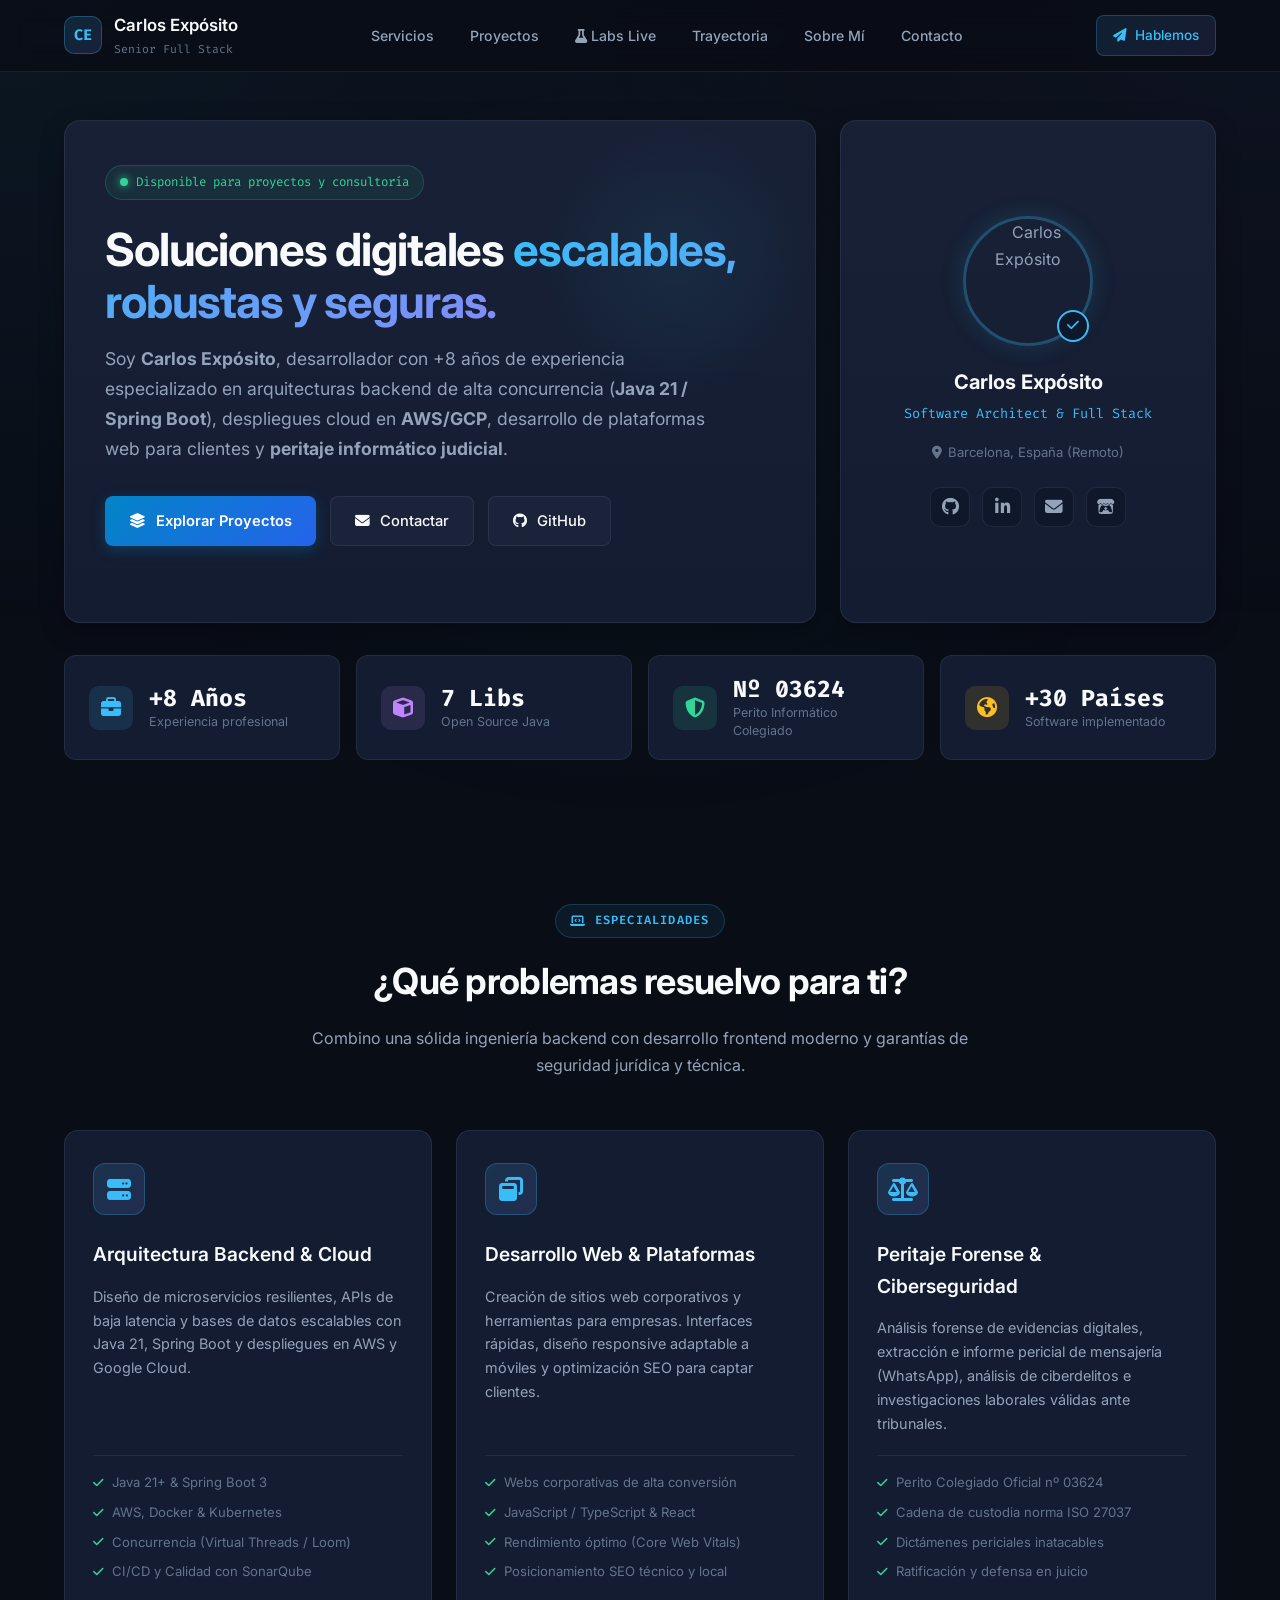
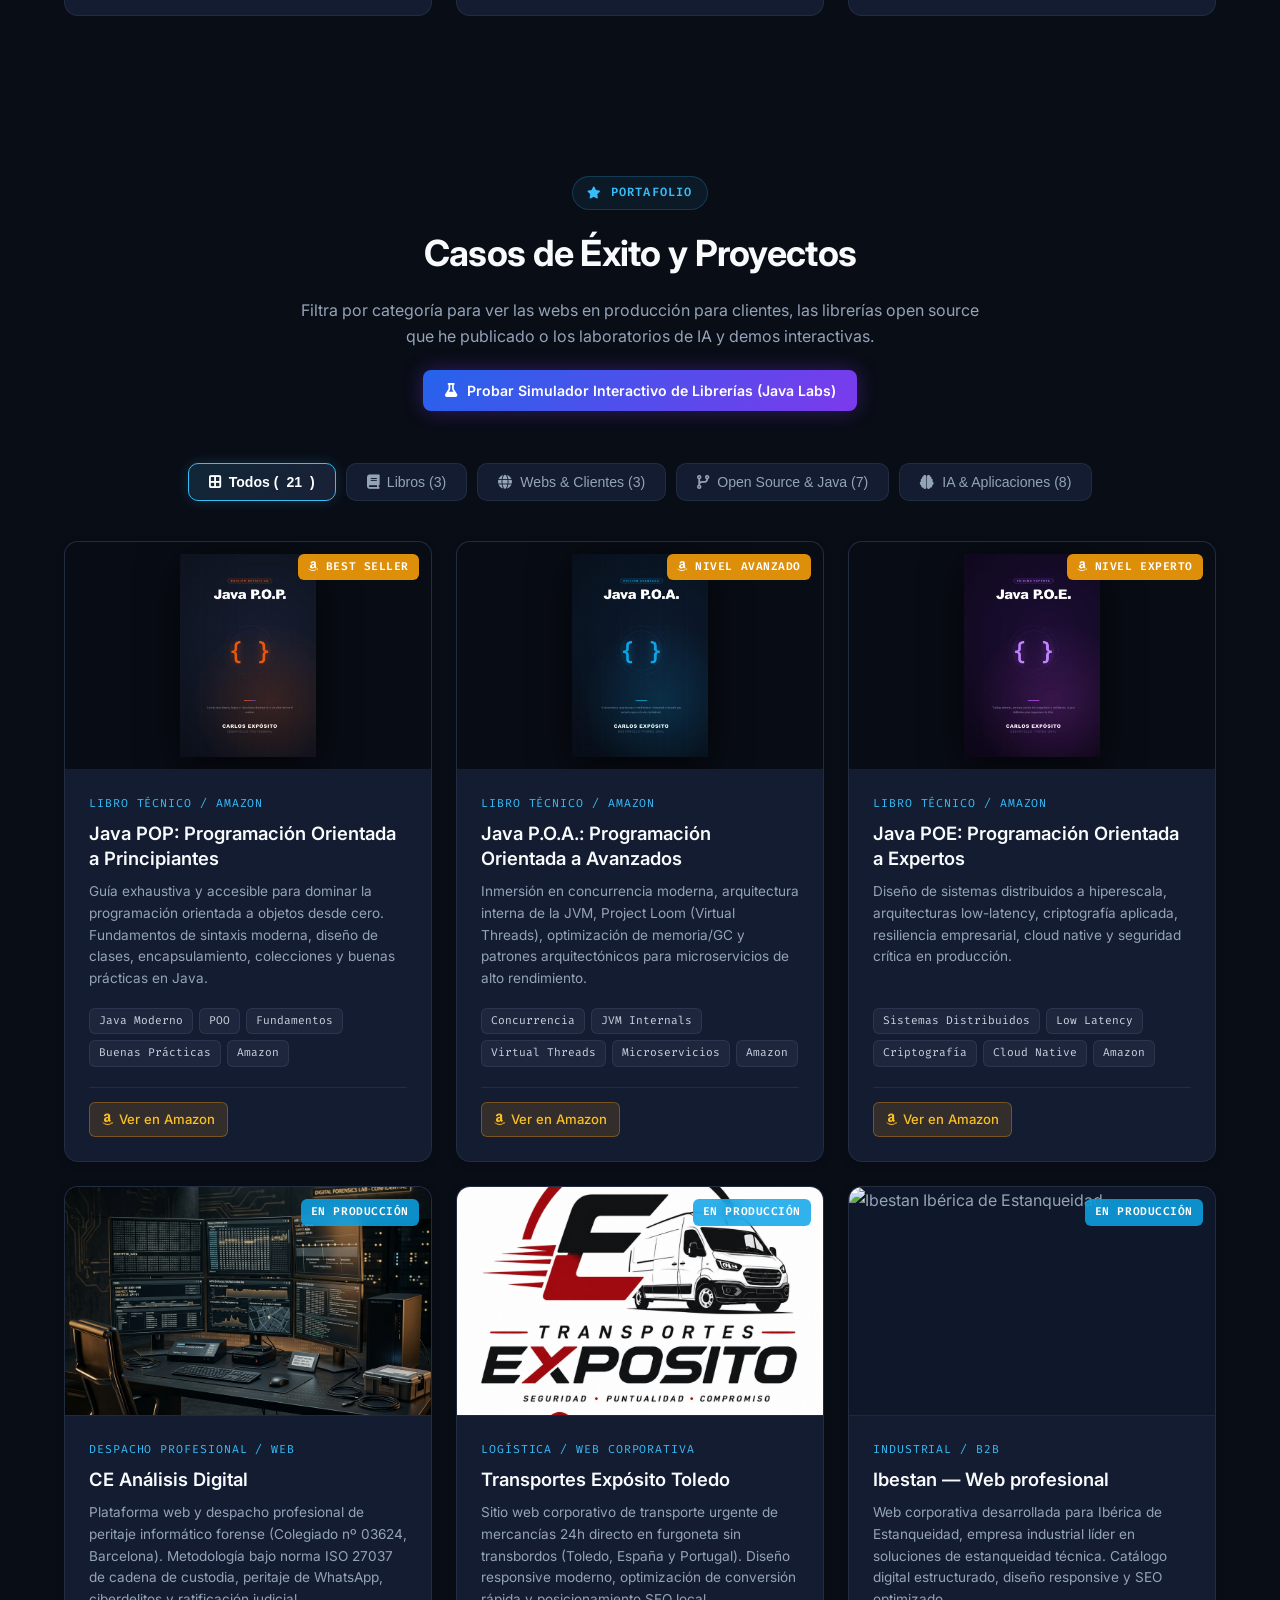
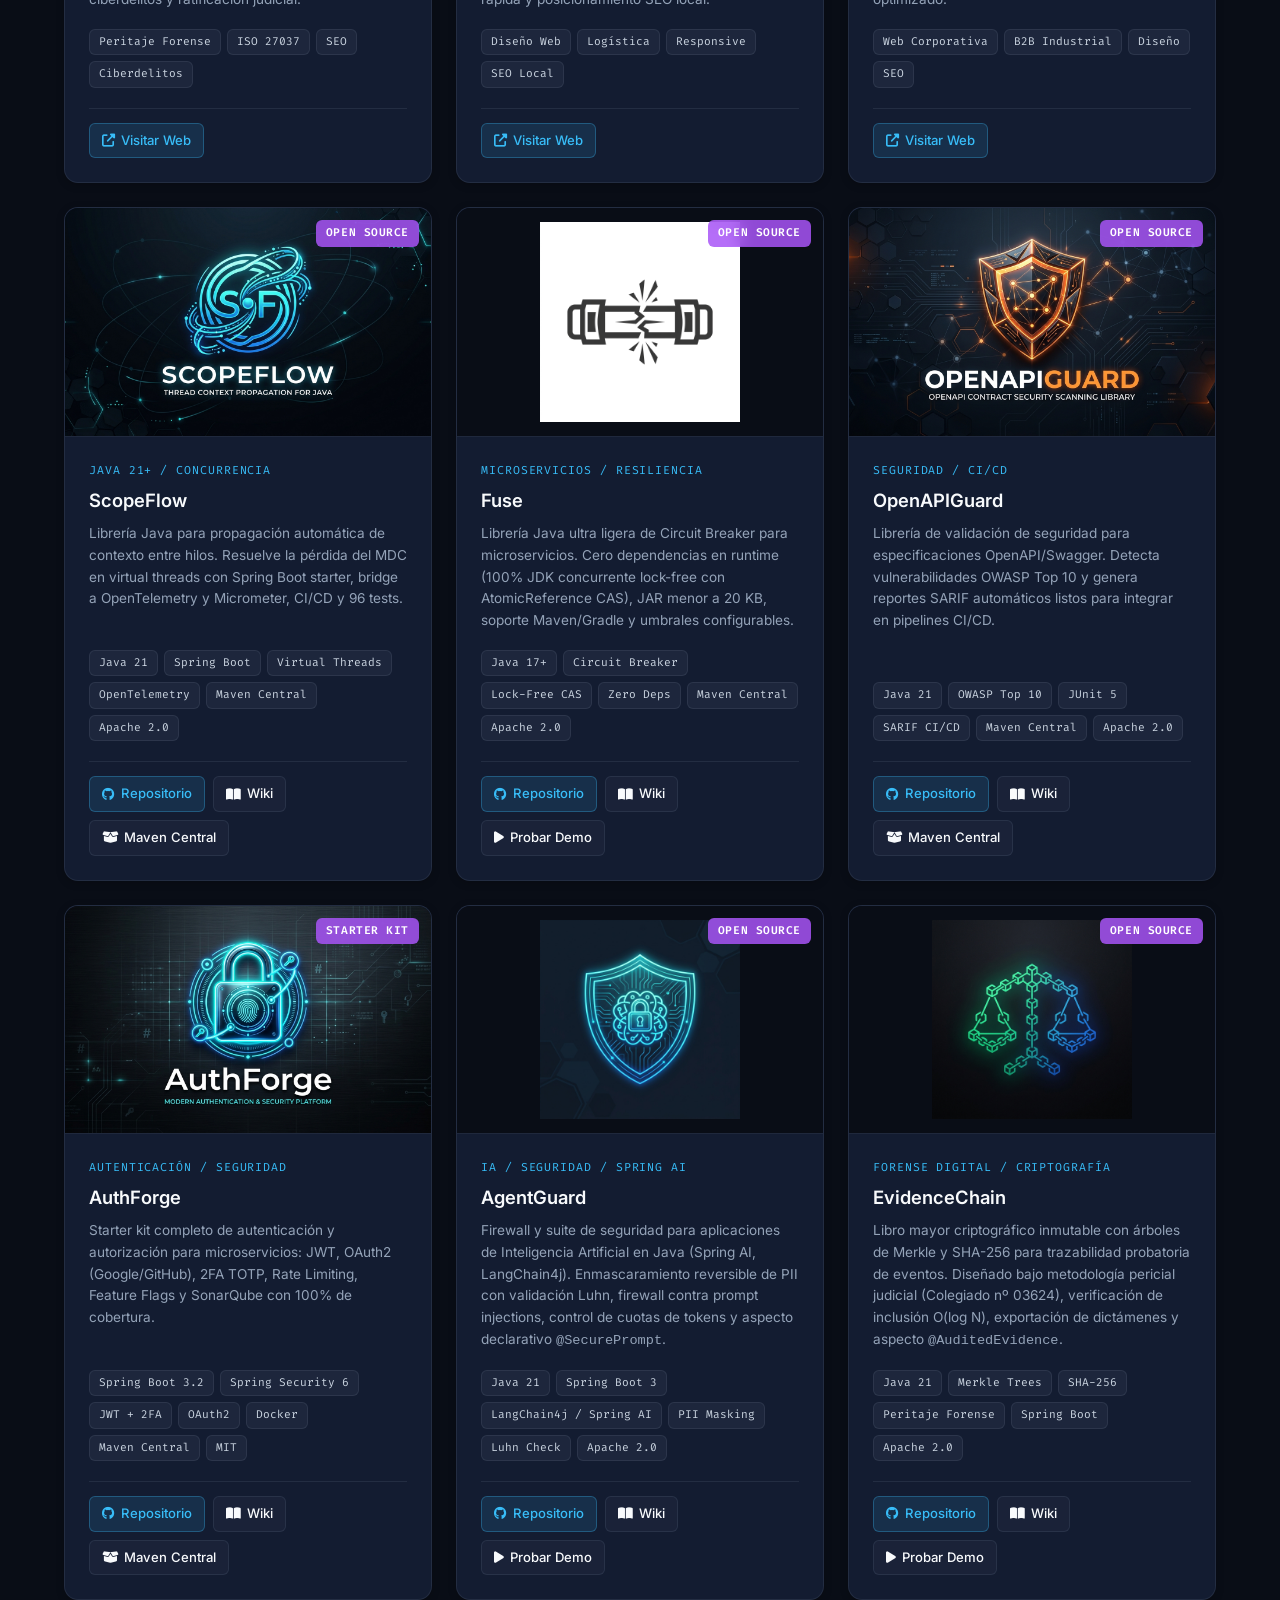
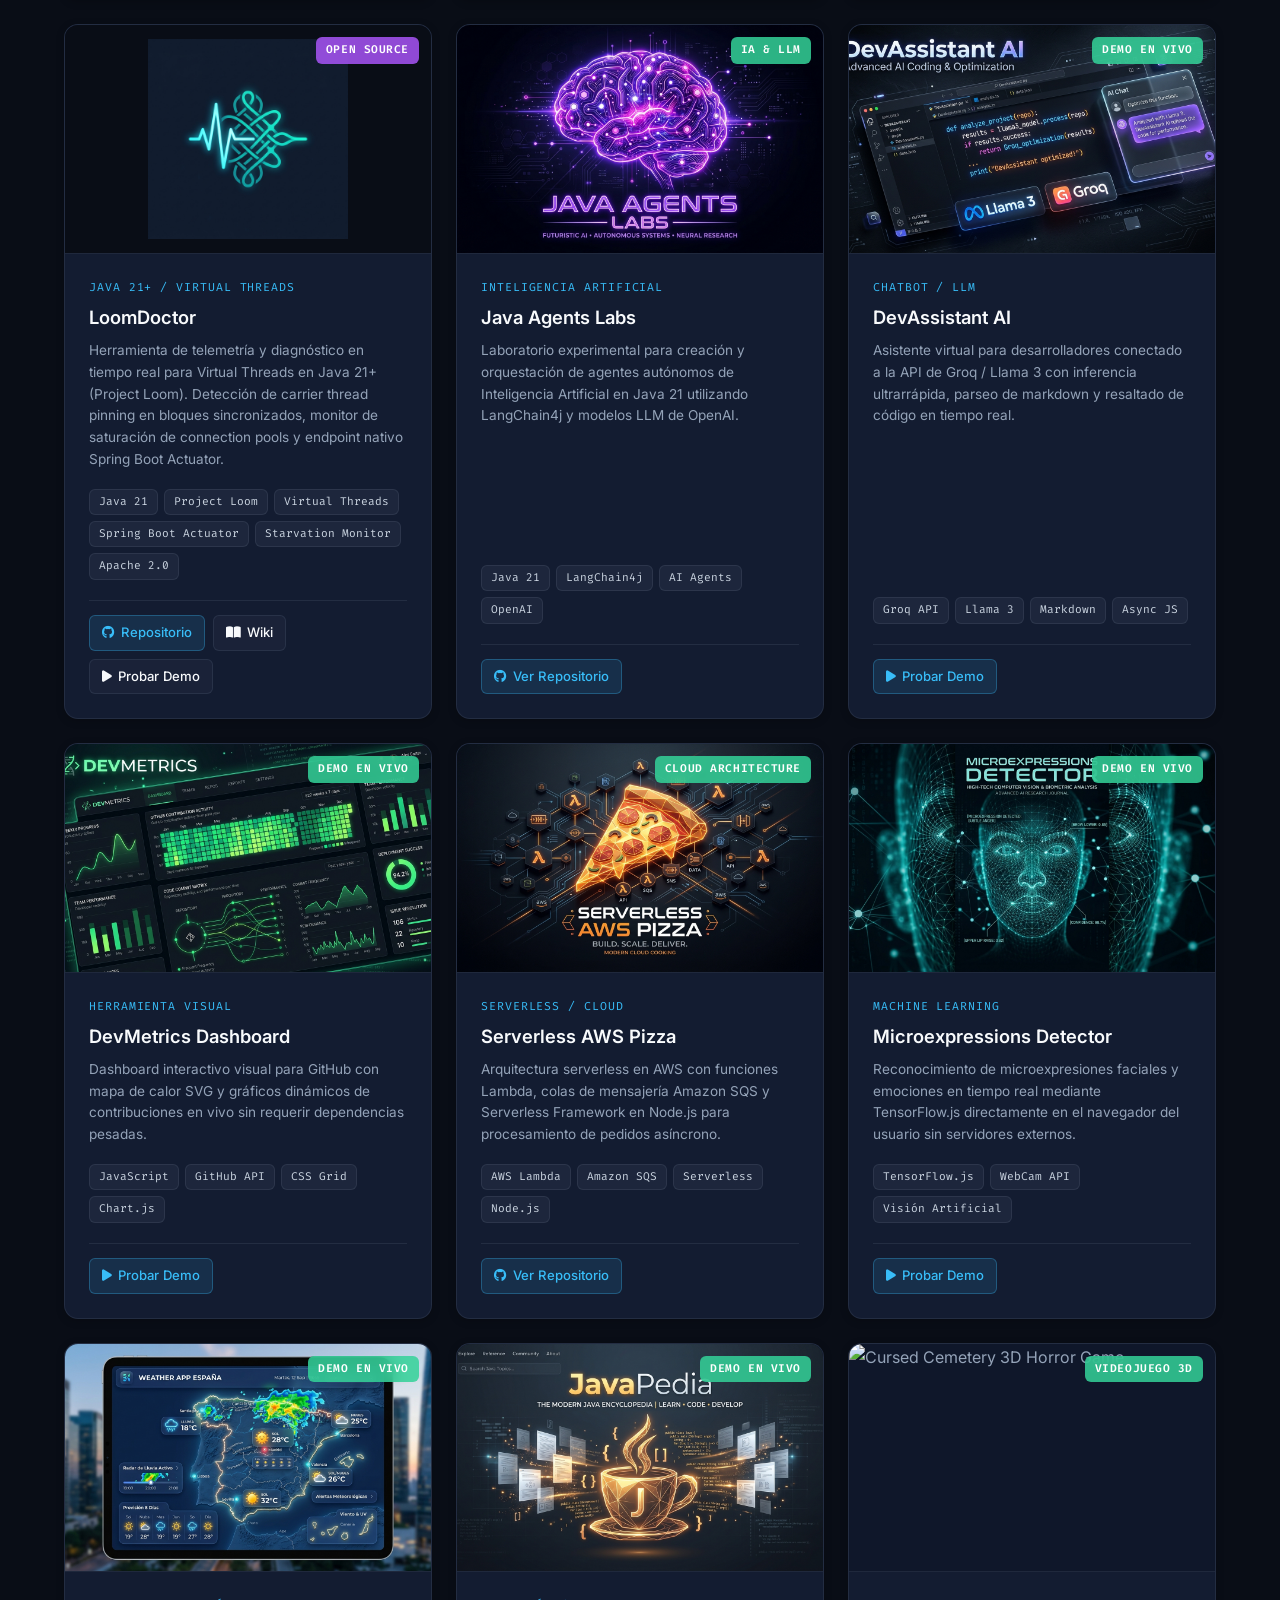
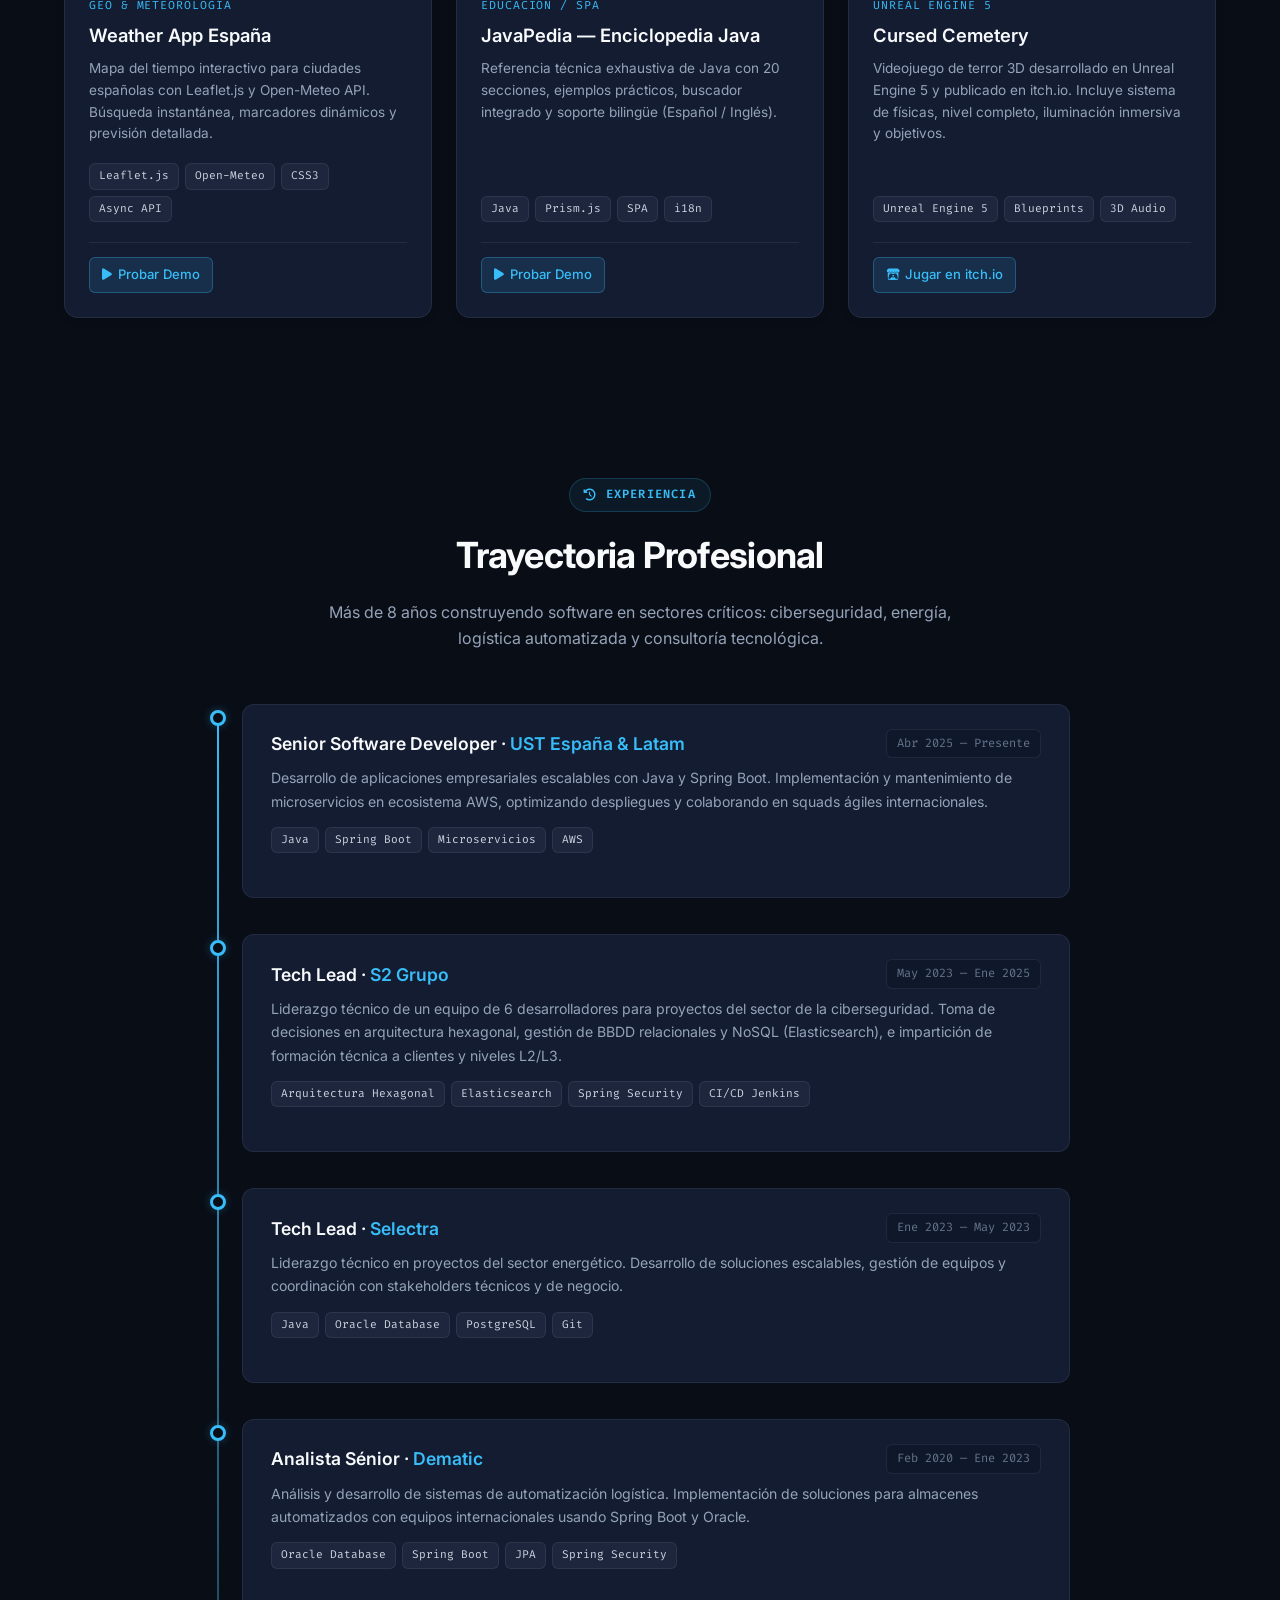
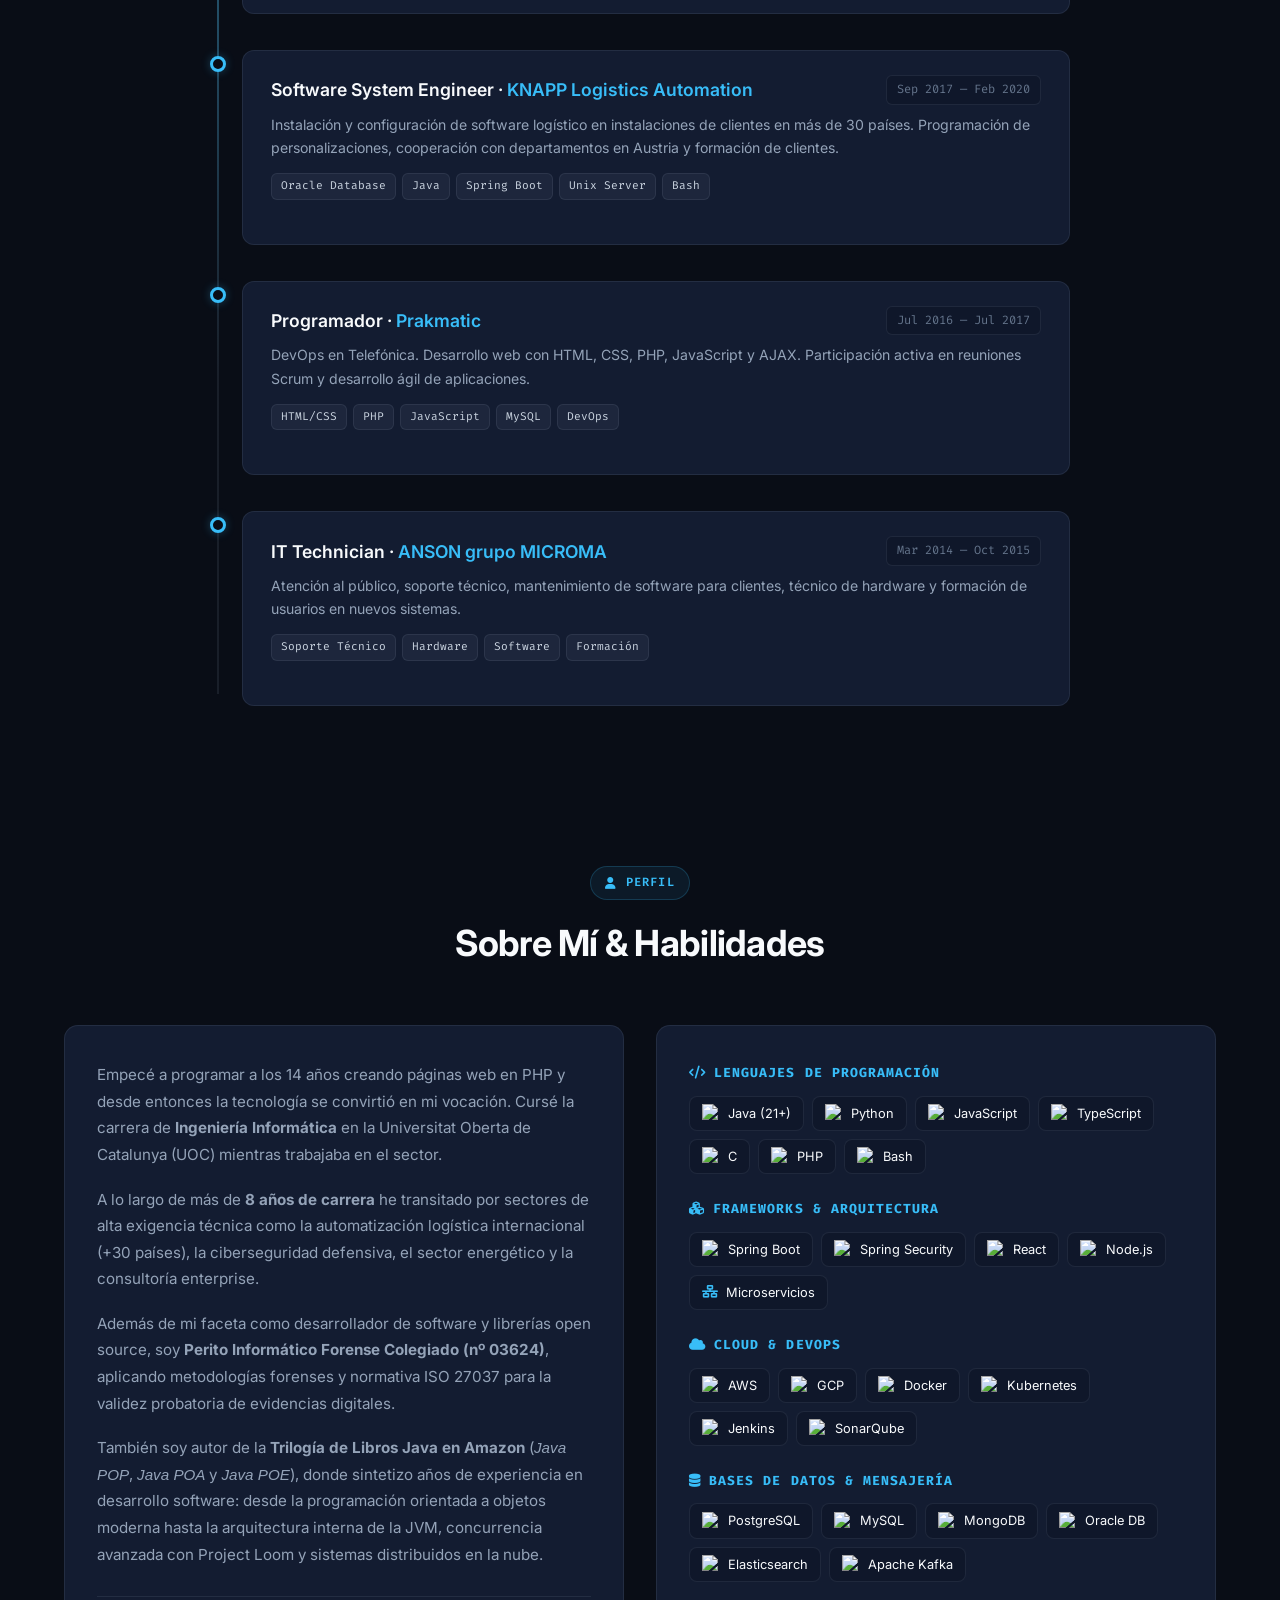
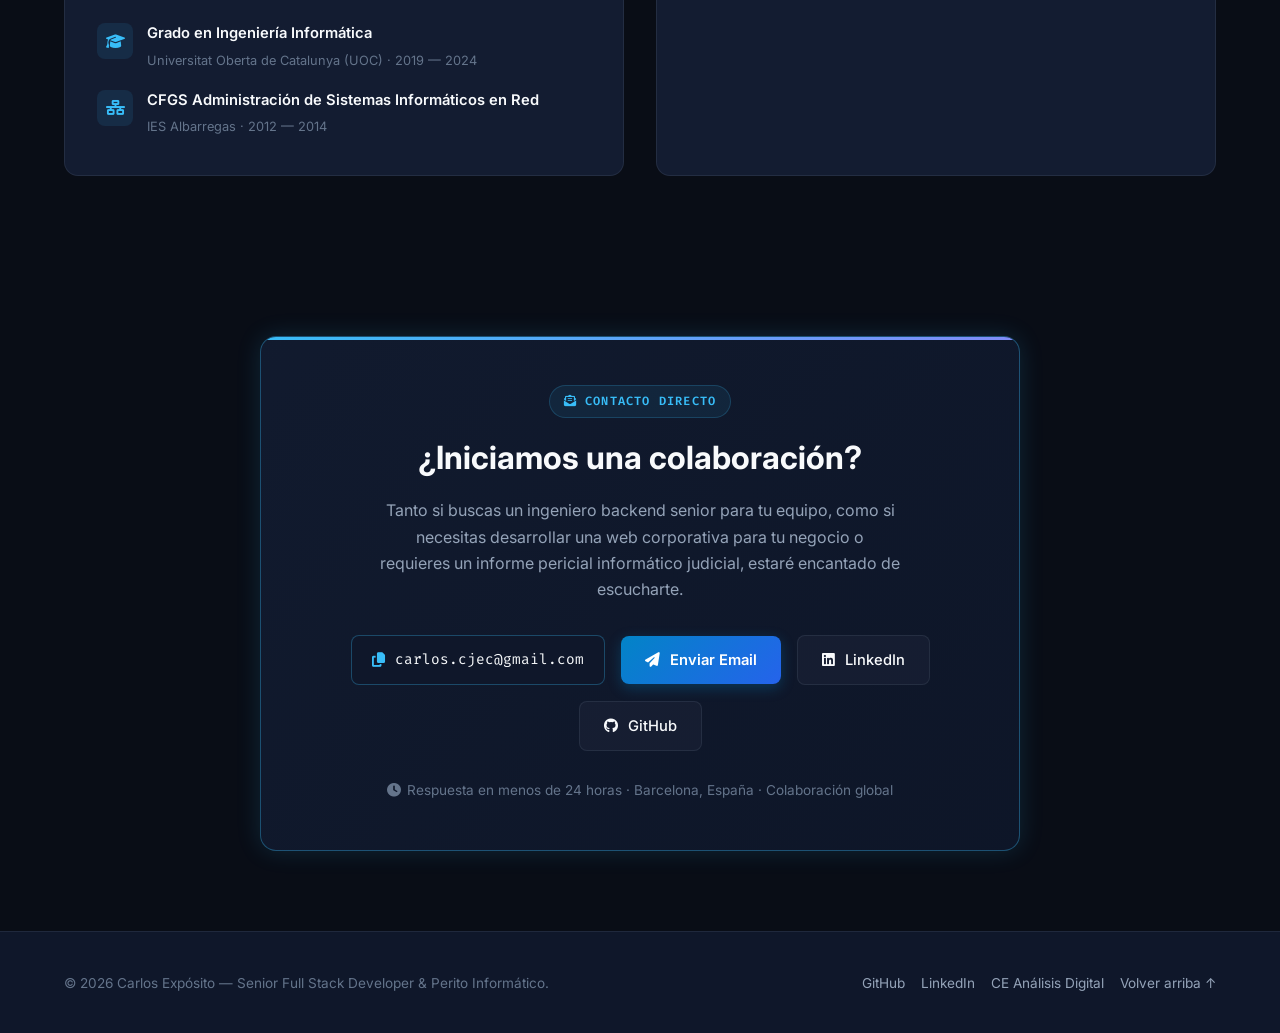
==== commit 44569421: "fix(portfolio): update book covers to official Amazon published editions" ====
--- a/index.html
+++ b/index.html
@@ -311,8 +311,8 @@
 
                     <!-- Java POP: Programación Orientada a Principiantes -->
                     <div class="project-card" data-category="books">
-                        <div class="project-thumbnail">
-                            <img src="assets/images/libro-java-pop.jpg" alt="Libro Java POP: Programación Orientada a Principiantes" class="contain-fit">
+                        <div class="project-thumbnail book-thumbnail">
+                            <img src="assets/images/libro-java-pop.jpg" alt="Libro Java POP: Programación Orientada a Principiantes">
                             <span class="badge-tag badge-book"><i class="fab fa-amazon"></i> Best Seller</span>
                         </div>
                         <div class="project-details">
@@ -334,8 +334,8 @@
 
                     <!-- Java POA: Programación Orientada a Avanzados -->
                     <div class="project-card" data-category="books">
-                        <div class="project-thumbnail">
-                            <img src="assets/images/libro-java-poa.jpg" alt="Libro Java POA: Programación Orientada a Avanzados" class="contain-fit">
+                        <div class="project-thumbnail book-thumbnail">
+                            <img src="assets/images/libro-java-poa.jpg" alt="Libro Java POA: Programación Orientada a Avanzados">
                             <span class="badge-tag badge-book"><i class="fab fa-amazon"></i> Nivel Avanzado</span>
                         </div>
                         <div class="project-details">
@@ -357,8 +357,8 @@
 
                     <!-- Java POE: Programación Orientada a Expertos -->
                     <div class="project-card" data-category="books">
-                        <div class="project-thumbnail">
-                            <img src="assets/images/libro-java-poe.jpg" alt="Libro Java POE: Programación Orientada a Expertos" class="contain-fit">
+                        <div class="project-thumbnail book-thumbnail">
+                            <img src="assets/images/libro-java-poe.jpg" alt="Libro Java POE: Programación Orientada a Expertos">
                             <span class="badge-tag badge-book"><i class="fab fa-amazon"></i> Nivel Experto</span>
                         </div>
                         <div class="project-details">
--- a/style.css
+++ b/style.css
@@ -788,6 +788,19 @@
     background: #090d16;
 }
 
+.project-thumbnail.book-thumbnail {
+    background: #080c14;
+    display: flex;
+    align-items: center;
+    justify-content: center;
+}
+
+.project-thumbnail.book-thumbnail img {
+    object-fit: contain;
+    padding: 12px;
+    filter: drop-shadow(0 10px 20px rgba(0, 0, 0, 0.65));
+}
+
 .project-card:hover .project-thumbnail img {
     transform: scale(1.05);
 }
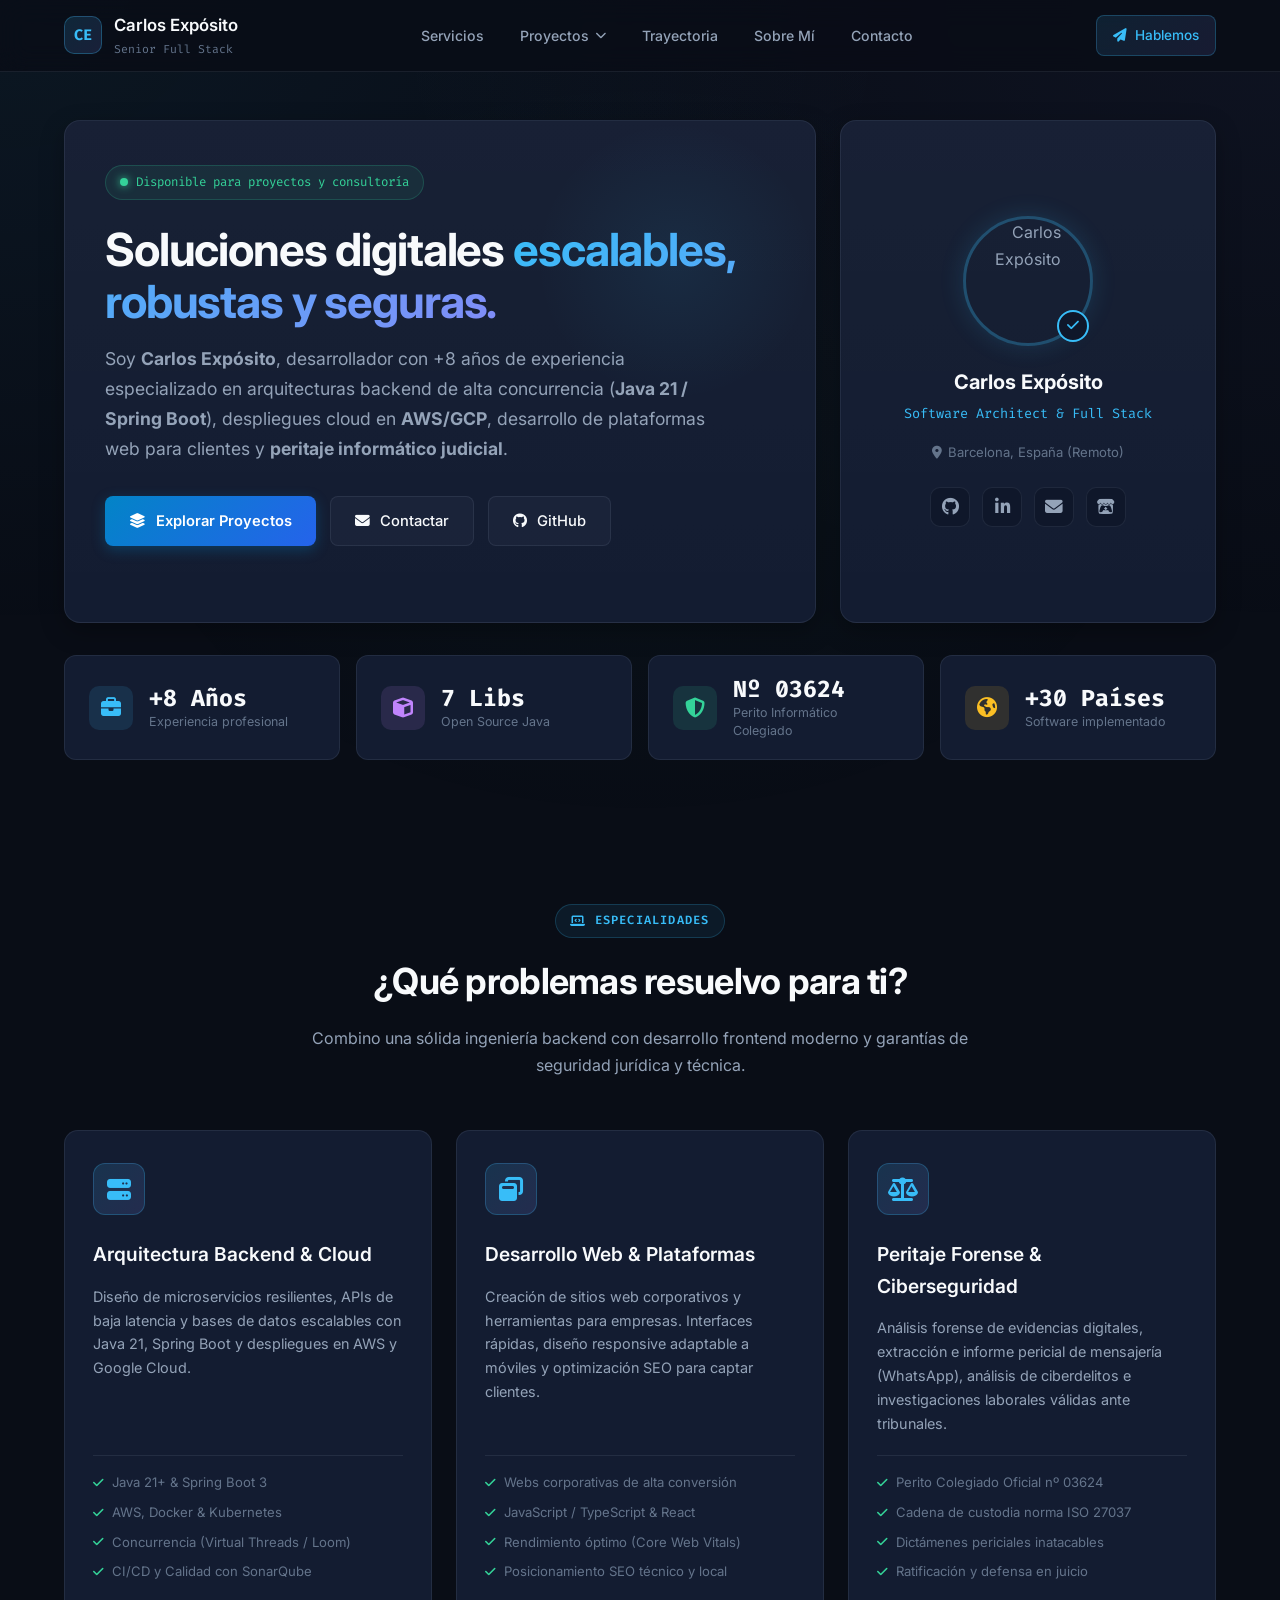
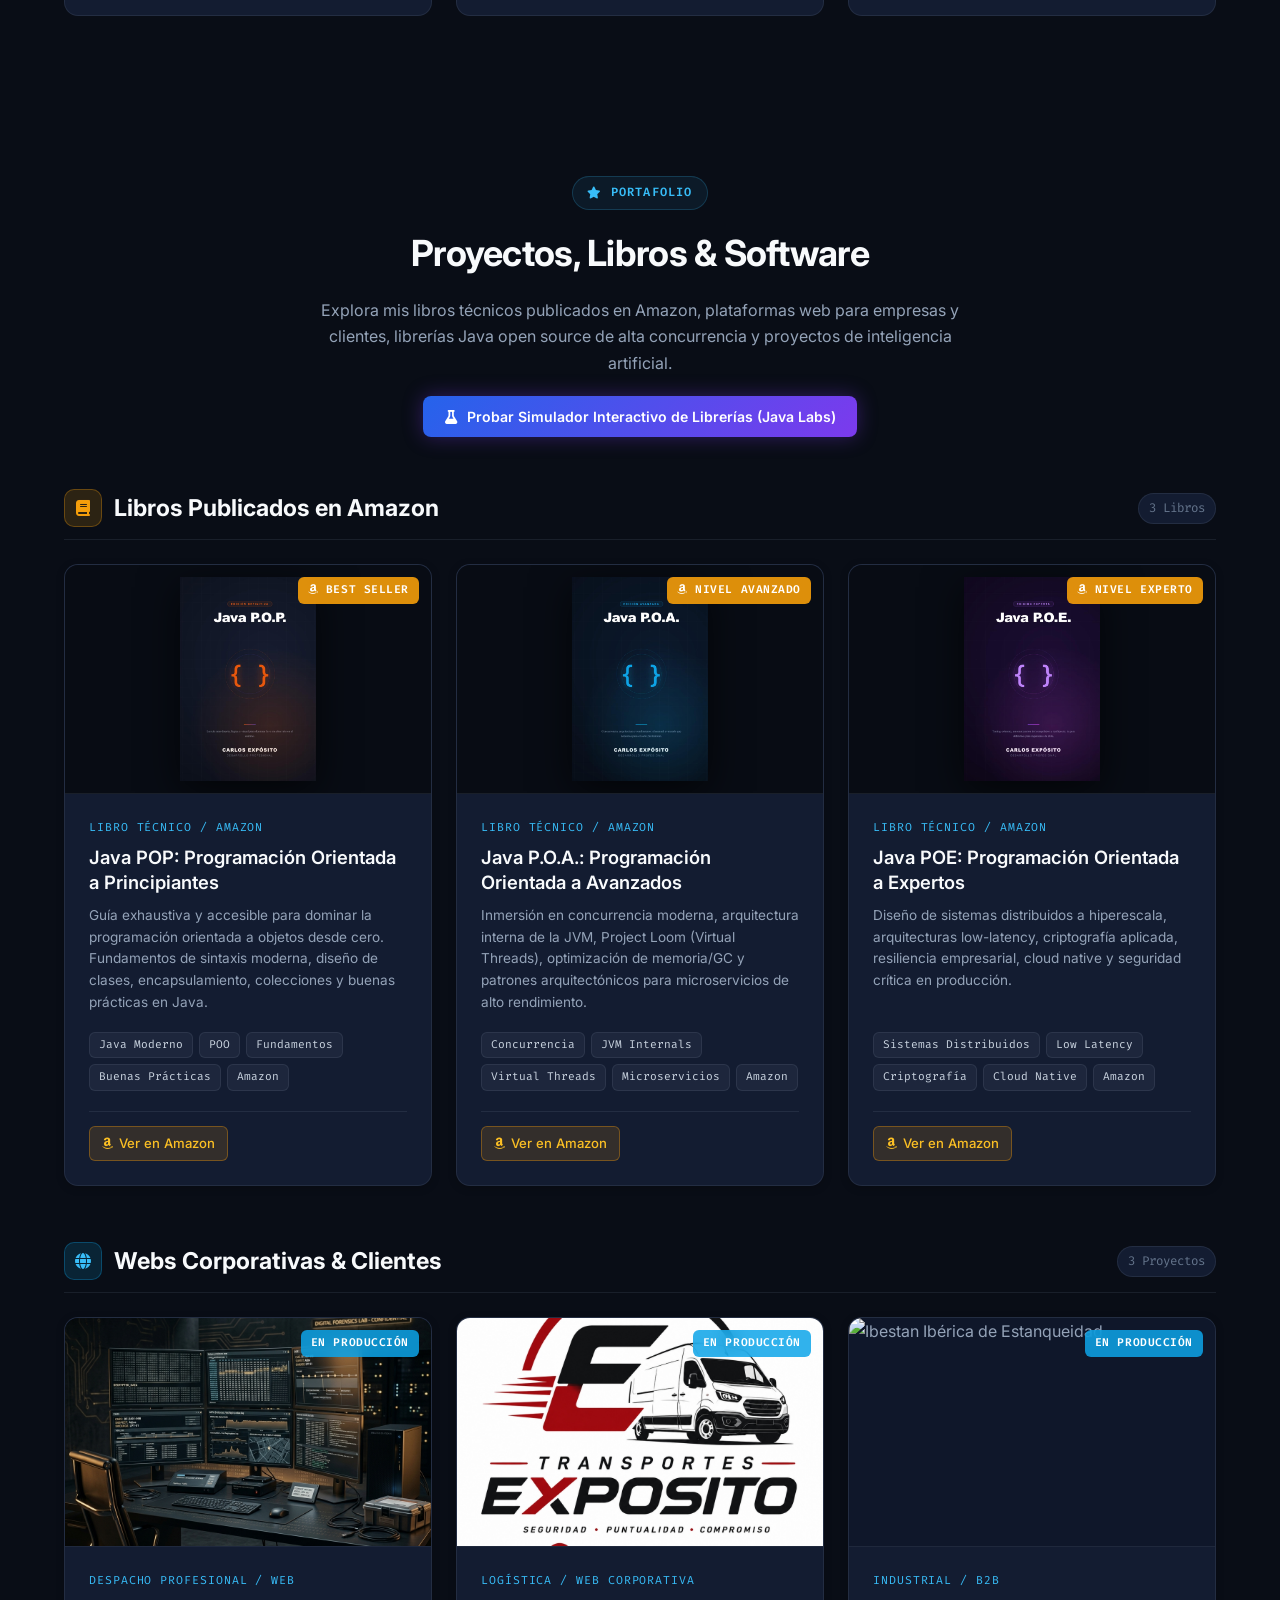
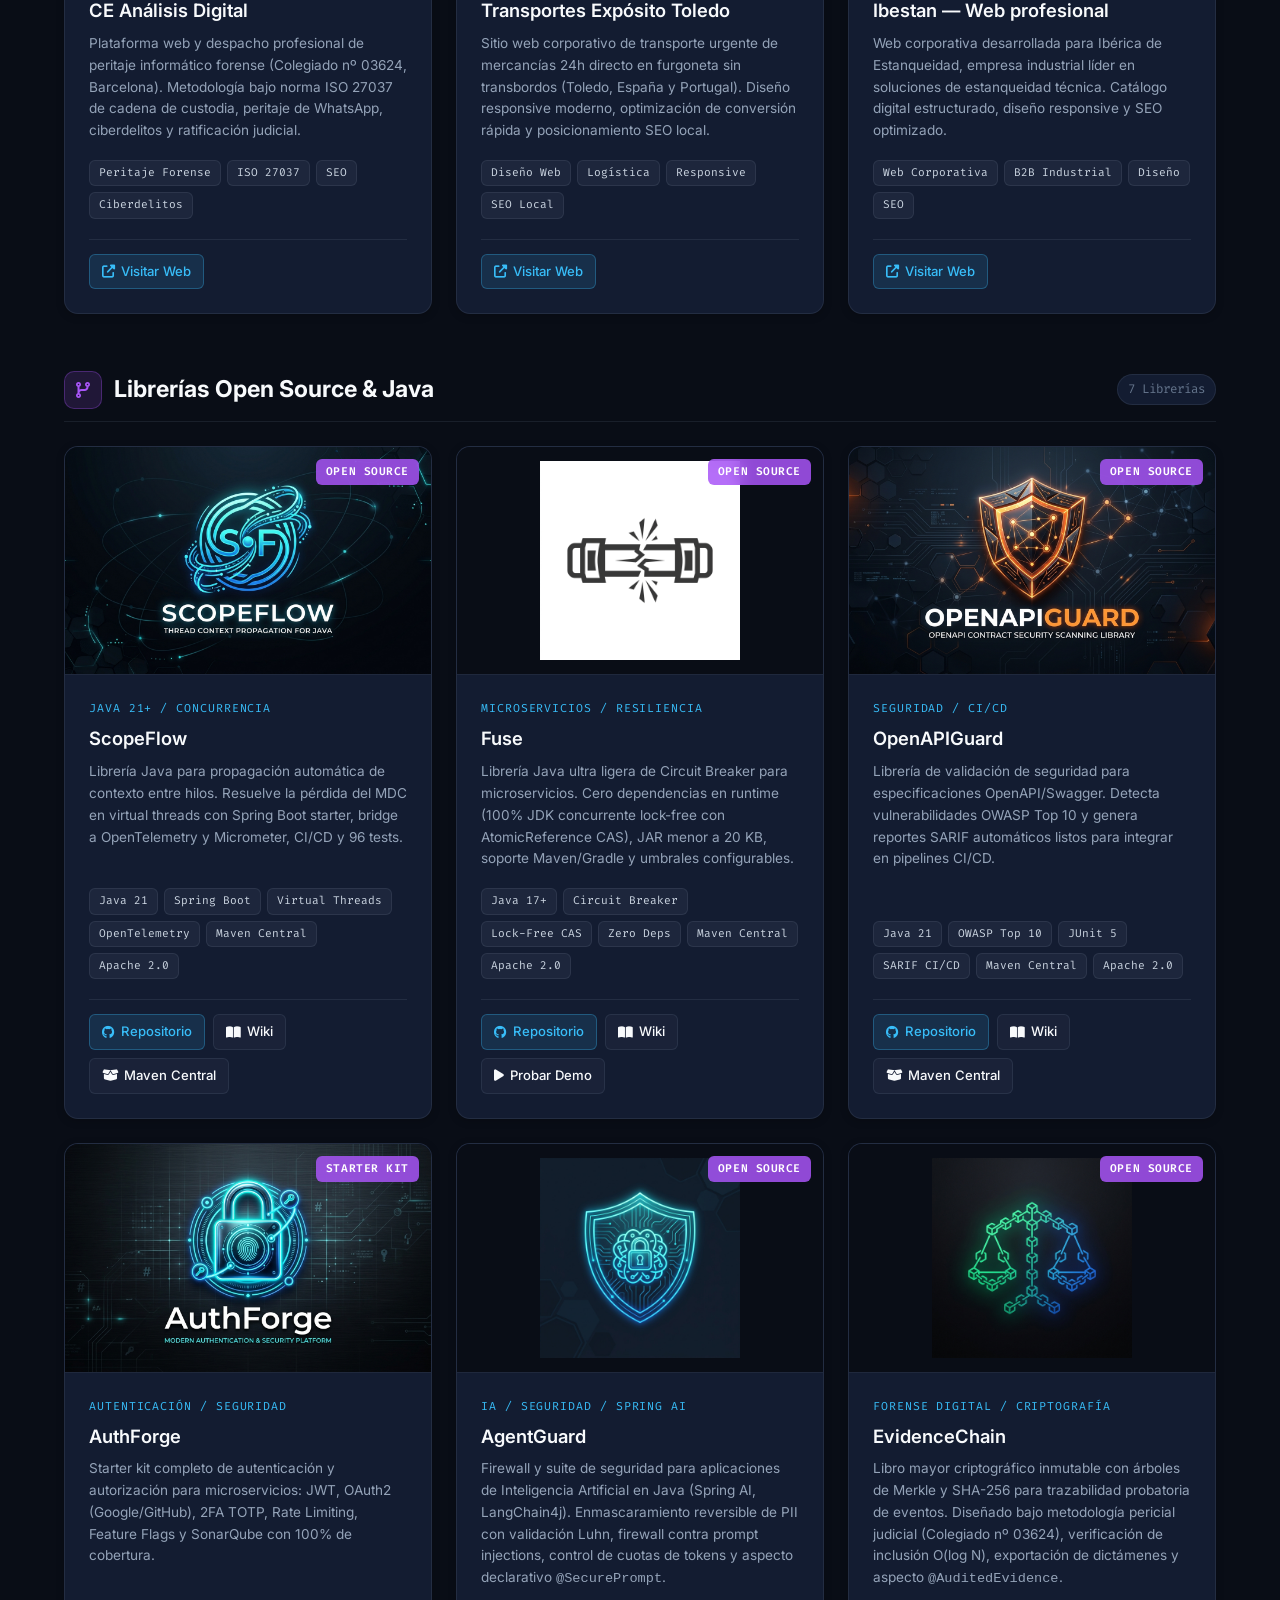
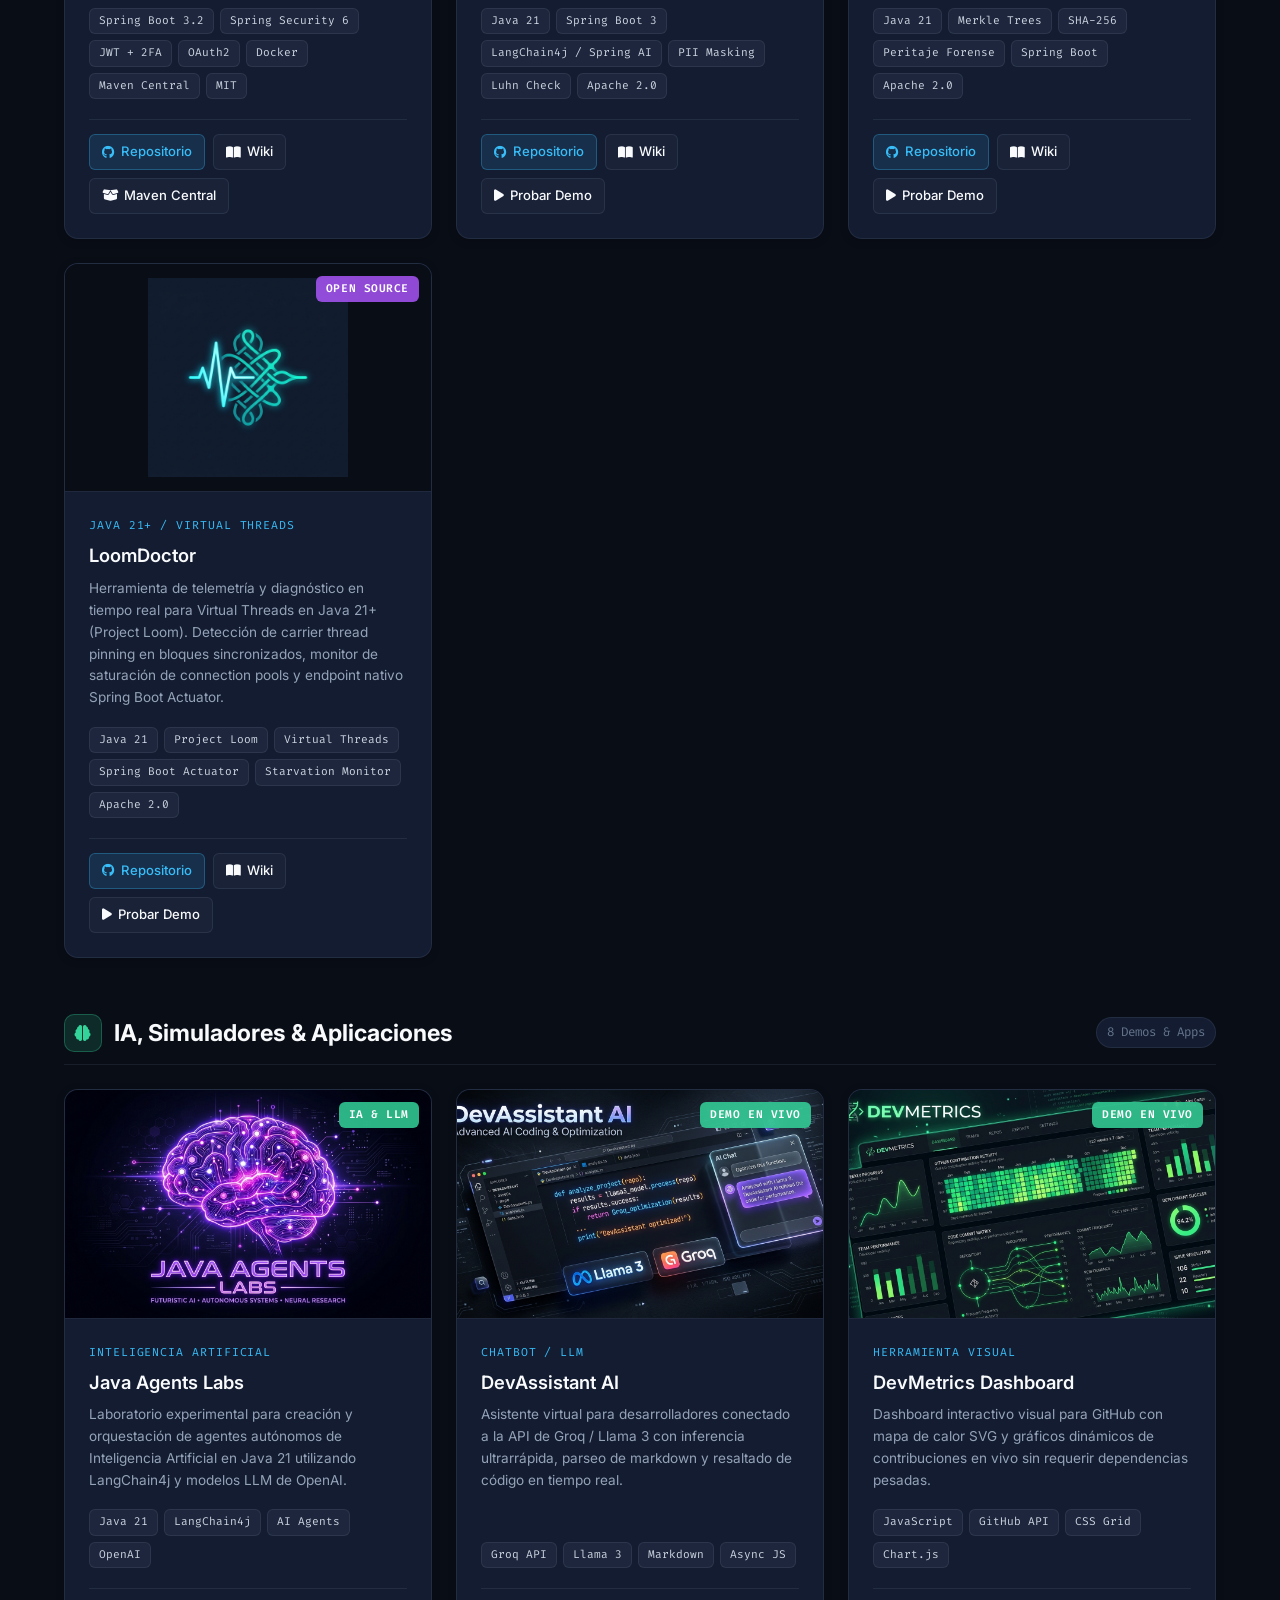
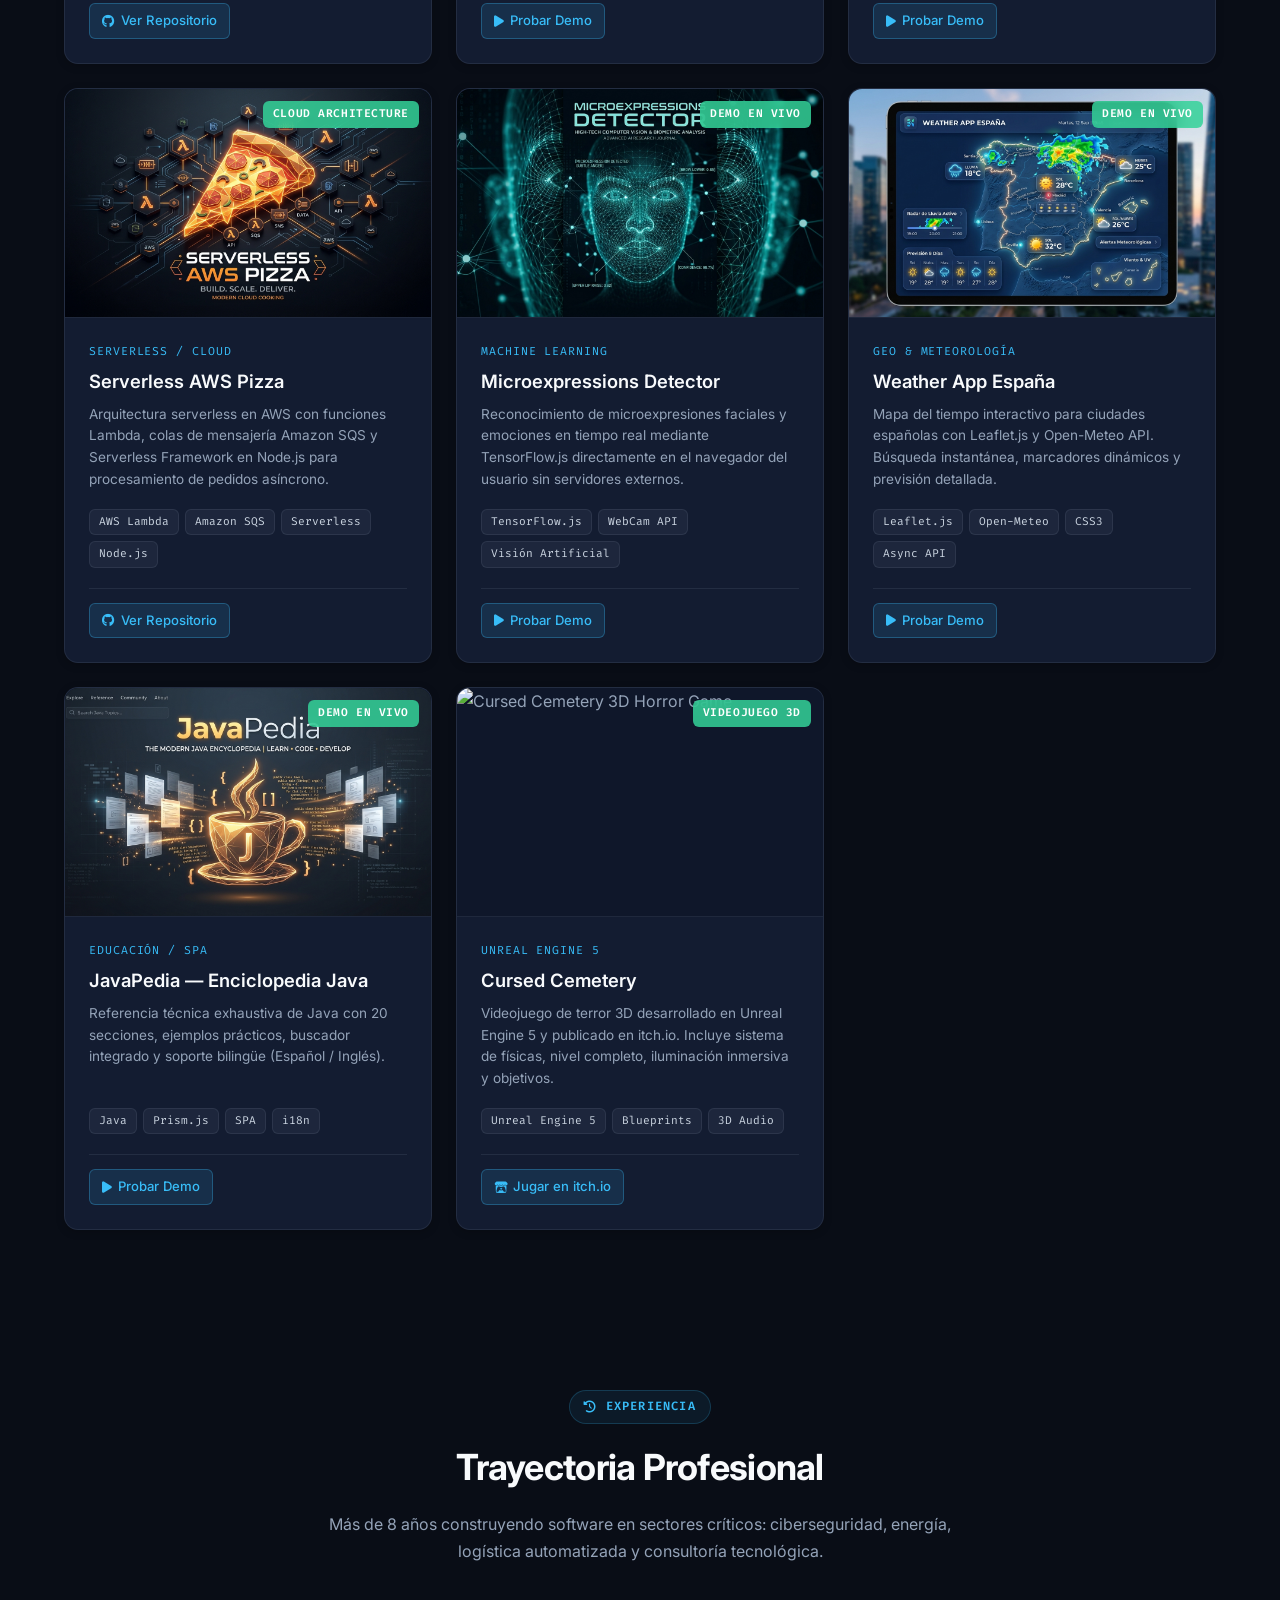
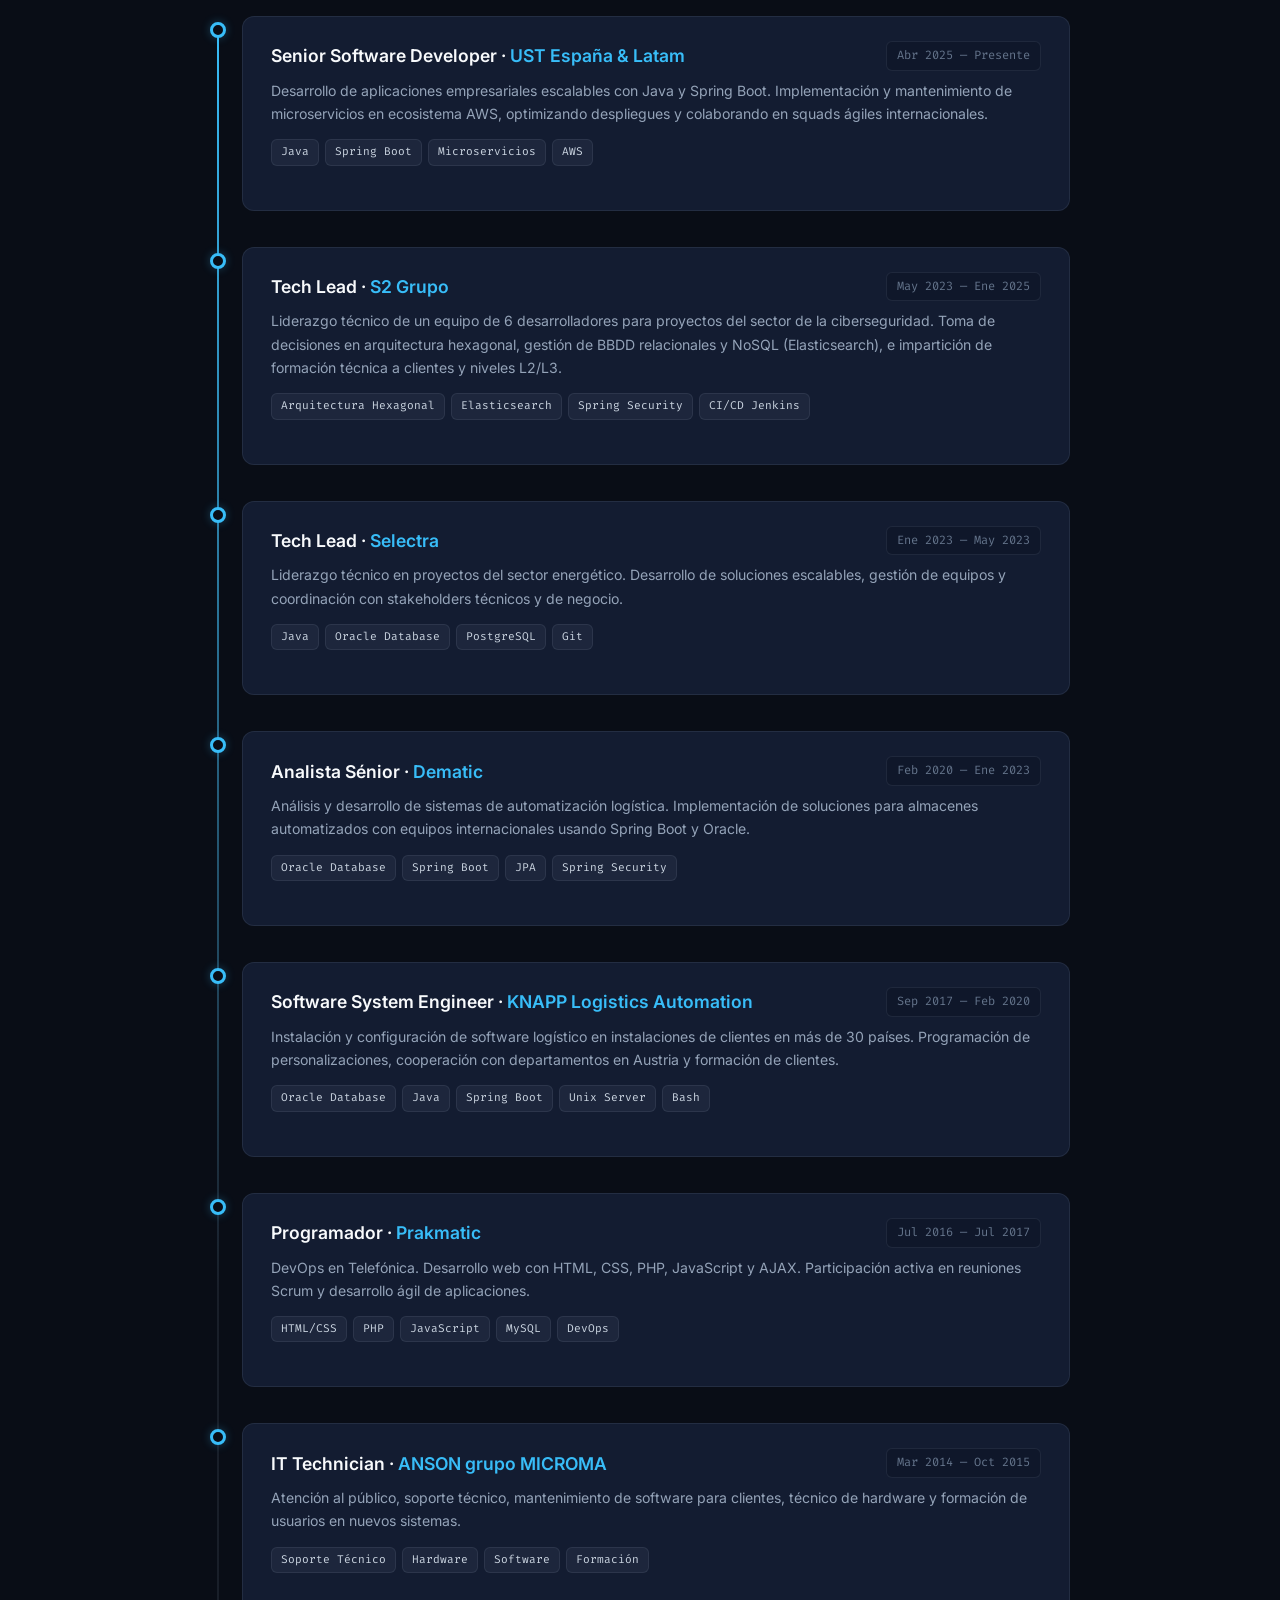
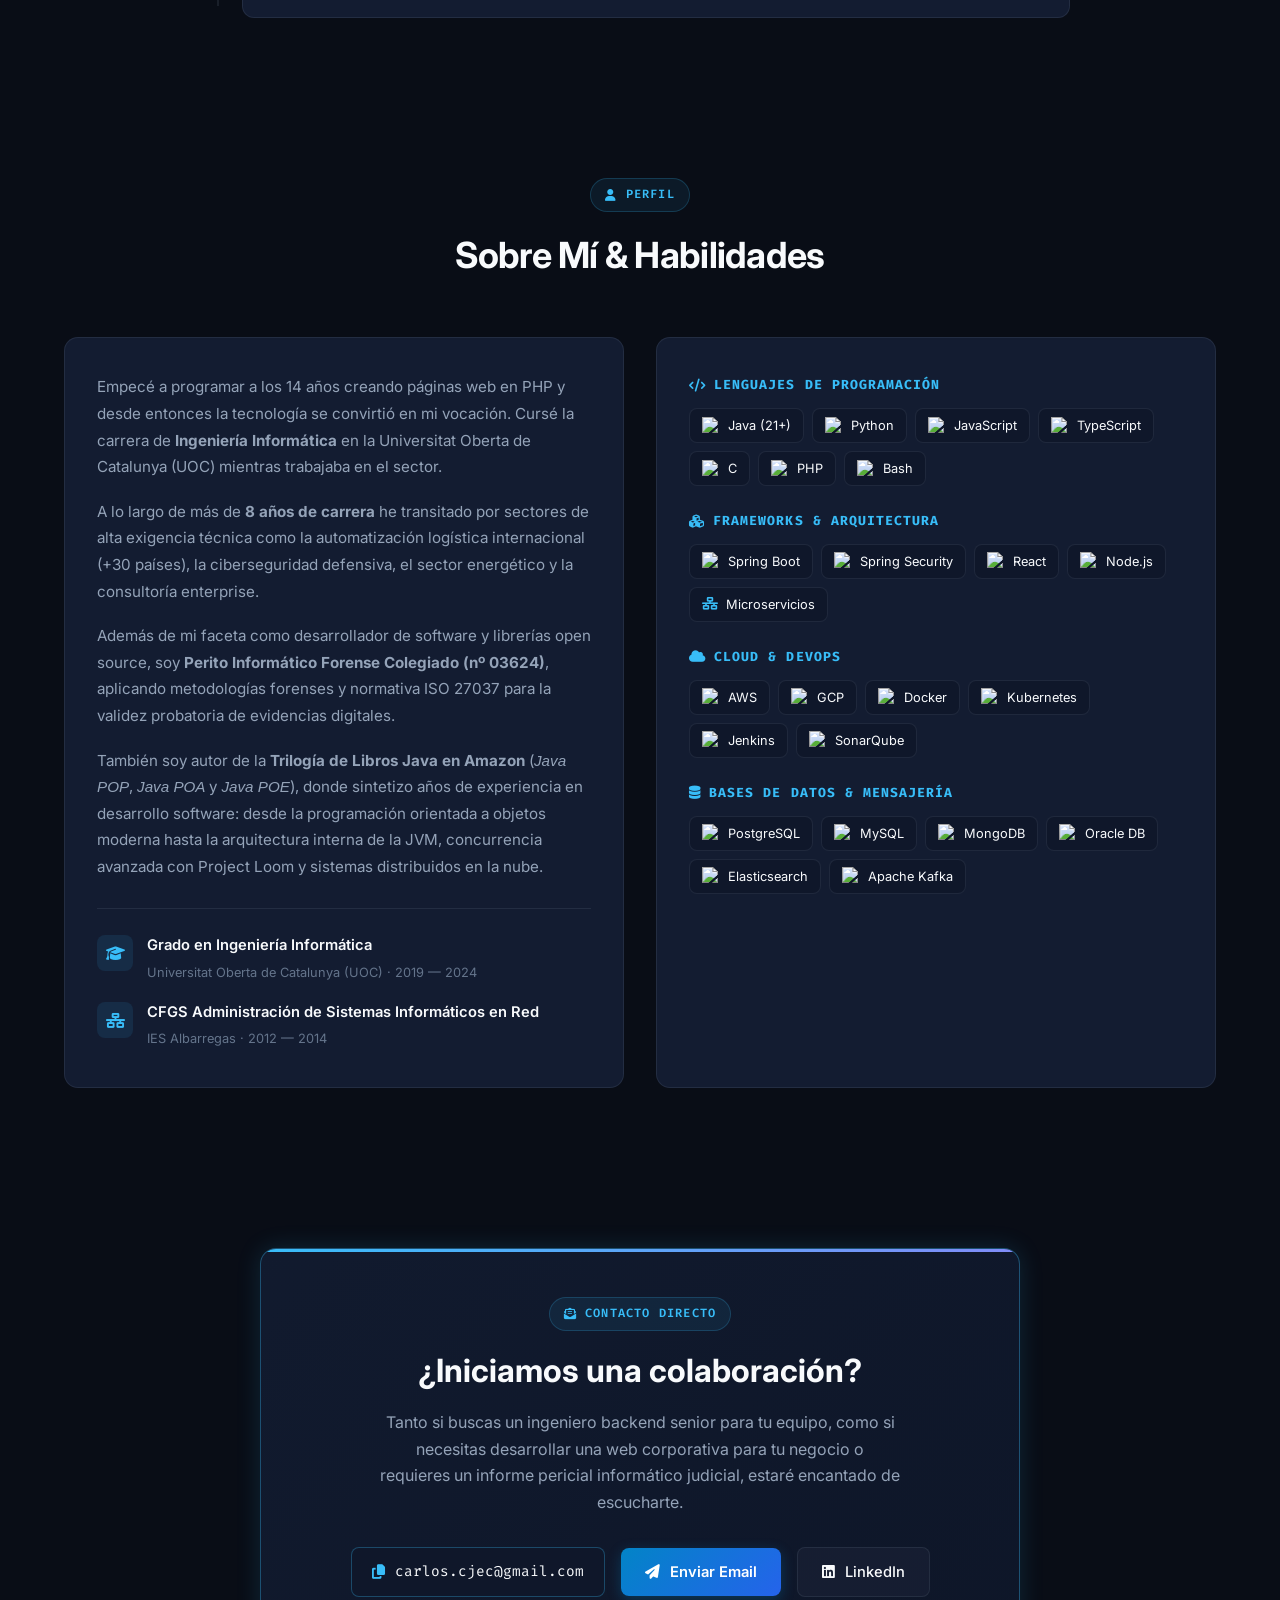
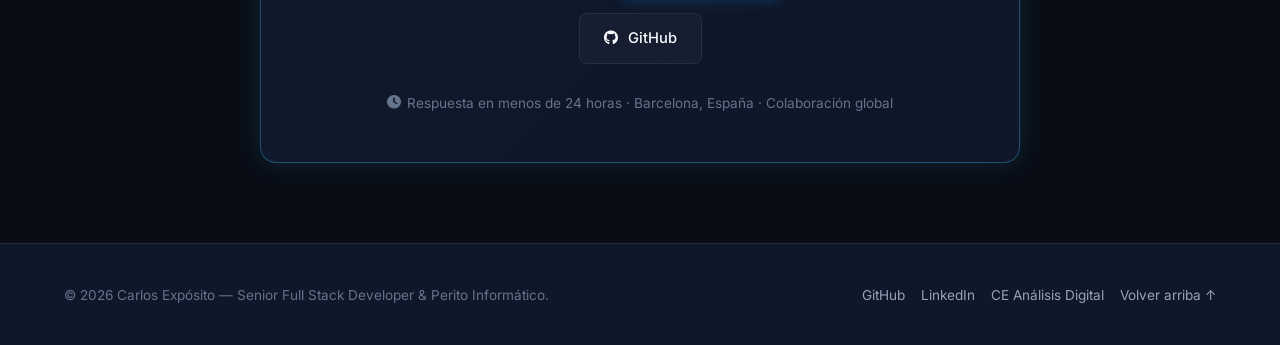
==== commit ce29c7cf: "refactor(portfolio): organize projects into dedicated sections and add sleek header dropdown" ====
--- a/index.html
+++ b/index.html
@@ -69,8 +69,53 @@
 
             <nav class="nav-links" aria-label="Navegación principal">
                 <a href="#services" class="nav-link">Servicios</a>
-                <a href="#projects" class="nav-link">Proyectos</a>
-                <a href="playground/index.html" class="nav-link"><i class="fas fa-flask"></i> Labs Live</a>
+
+                <!-- Dropdown Proyectos -->
+                <div class="nav-dropdown">
+                    <a href="#projects" class="nav-link nav-dropdown-trigger">
+                        <span>Proyectos</span>
+                        <i class="fas fa-chevron-down"></i>
+                    </a>
+                    <div class="nav-dropdown-menu">
+                        <a href="#books" class="dropdown-item">
+                            <div class="dropdown-item-icon books"><i class="fas fa-book"></i></div>
+                            <div class="dropdown-item-info">
+                                <span class="dropdown-item-title">Libros Publicados</span>
+                                <span class="dropdown-item-desc">Trilogía Java en Amazon</span>
+                            </div>
+                        </a>
+                        <a href="#clients" class="dropdown-item">
+                            <div class="dropdown-item-icon clients"><i class="fas fa-globe"></i></div>
+                            <div class="dropdown-item-info">
+                                <span class="dropdown-item-title">Webs & Clientes</span>
+                                <span class="dropdown-item-desc">Despachos, logística e industria</span>
+                            </div>
+                        </a>
+                        <a href="#opensource" class="dropdown-item">
+                            <div class="dropdown-item-icon opensource"><i class="fas fa-code-branch"></i></div>
+                            <div class="dropdown-item-info">
+                                <span class="dropdown-item-title">Open Source Java</span>
+                                <span class="dropdown-item-desc">Librerías de alta concurrencia</span>
+                            </div>
+                        </a>
+                        <a href="#apps" class="dropdown-item">
+                            <div class="dropdown-item-icon apps"><i class="fas fa-brain"></i></div>
+                            <div class="dropdown-item-info">
+                                <span class="dropdown-item-title">IA & Aplicaciones</span>
+                                <span class="dropdown-item-desc">Demos interactivas y 3D</span>
+                            </div>
+                        </a>
+                        <div class="dropdown-divider"></div>
+                        <a href="playground/index.html" class="dropdown-item">
+                            <div class="dropdown-item-icon labs"><i class="fas fa-flask"></i></div>
+                            <div class="dropdown-item-info">
+                                <span class="dropdown-item-title">Labs Live (Playground)</span>
+                                <span class="dropdown-item-desc">Simulador interactivo en vivo</span>
+                            </div>
+                        </a>
+                    </div>
+                </div>
+
                 <a href="#experience" class="nav-link">Trayectoria</a>
                 <a href="#about" class="nav-link">Sobre Mí</a>
                 <a href="#contact" class="nav-link">Contacto</a>
@@ -90,8 +135,11 @@
     <!-- Menú Móvil Desplegable -->
     <div class="mobile-menu" id="mobileMenu">
         <a href="#services" class="mobile-nav-link">Servicios</a>
-        <a href="#projects" class="mobile-nav-link">Proyectos</a>
-        <a href="playground/index.html" class="mobile-nav-link"><i class="fas fa-flask"></i> Labs Live</a>
+        <a href="#books" class="mobile-nav-link"><i class="fas fa-book"></i> Libros en Amazon</a>
+        <a href="#clients" class="mobile-nav-link"><i class="fas fa-globe"></i> Webs & Clientes</a>
+        <a href="#opensource" class="mobile-nav-link"><i class="fas fa-code-branch"></i> Open Source Java</a>
+        <a href="#apps" class="mobile-nav-link"><i class="fas fa-brain"></i> IA & Aplicaciones</a>
+        <a href="playground/index.html" class="mobile-nav-link"><i class="fas fa-flask"></i> Labs Live (Simulador)</a>
         <a href="#experience" class="mobile-nav-link">Trayectoria</a>
         <a href="#about" class="mobile-nav-link">Sobre Mí</a>
         <a href="#contact" class="mobile-nav-link">Contacto</a>
@@ -274,9 +322,9 @@
                     <div class="section-pill">
                         <i class="fas fa-star"></i> Portafolio
                     </div>
-                    <h2 class="section-title">Casos de Éxito y Proyectos</h2>
+                    <h2 class="section-title">Proyectos, Libros & Software</h2>
                     <p class="section-description">
-                        Filtra por categoría para ver las webs en producción para clientes, las librerías open source que he publicado o los laboratorios de IA y demos interactivas.
+                        Explora mis libros técnicos publicados en Amazon, plataformas web para empresas y clientes, librerías Java open source de alta concurrencia y proyectos de inteligencia artificial.
                     </p>
                     <div style="margin-top: 1.25rem; display: flex; justify-content: center;">
                         <a href="playground/index.html" class="btn-primary" style="font-size: 0.88rem; padding: 0.55rem 1.35rem; background: linear-gradient(135deg, #2563eb, #7c3aed); box-shadow: 0 0 20px rgba(124, 58, 237, 0.35);">
@@ -285,29 +333,19 @@
                     </div>
                 </div>
 
-                <!-- Pestañas de Filtrado Dinámico -->
-                <div class="projects-tabs">
-                    <button class="tab-btn active" data-filter="all">
-                        <i class="fas fa-border-all"></i> Todos (<span id="countAll">21</span>)
-                    </button>
-                    <button class="tab-btn" data-filter="books">
-                        <i class="fas fa-book"></i> Libros (3)
-                    </button>
-                    <button class="tab-btn" data-filter="clients">
-                        <i class="fas fa-globe"></i> Webs & Clientes (3)
-                    </button>
-                    <button class="tab-btn" data-filter="opensource">
-                        <i class="fas fa-code-branch"></i> Open Source & Java (7)
-                    </button>
-                    <button class="tab-btn" data-filter="apps">
-                        <i class="fas fa-brain"></i> IA & Aplicaciones (8)
-                    </button>
-                </div>
-
-                <!-- Cuadrícula de Proyectos -->
-                <div class="projects-grid" id="projectsGrid">
-
-                    <!-- ==================== LIBROS PUBLICADOS (AMAZON) ==================== -->
+                <!-- ==================== 1. LIBROS PUBLICADOS (AMAZON) ==================== -->
+                <div class="project-category-block" id="books">
+                    <div class="category-header">
+                        <div class="category-header-title">
+                            <div class="category-icon books"><i class="fas fa-book"></i></div>
+                            <div>
+                                <h3>Libros Publicados en Amazon</h3>
+                            </div>
+                        </div>
+                        <span class="category-count">3 Libros</span>
+                    </div>
+
+                    <div class="projects-grid">
 
                     <!-- Java POP: Programación Orientada a Principiantes -->
                     <div class="project-card" data-category="books">
@@ -377,8 +415,22 @@
                             </div>
                         </div>
                     </div>
-
-                    <!-- ==================== WEBS DE CLIENTES ==================== -->
+                </div>
+            </div>
+
+            <!-- ==================== 2. WEBS DE CLIENTES ==================== -->
+            <div class="project-category-block" id="clients">
+                <div class="category-header">
+                    <div class="category-header-title">
+                        <div class="category-icon clients"><i class="fas fa-globe"></i></div>
+                        <div>
+                            <h3>Webs Corporativas & Clientes</h3>
+                        </div>
+                    </div>
+                    <span class="category-count">3 Proyectos</span>
+                </div>
+
+                <div class="projects-grid">
 
                     <!-- CE Análisis Digital -->
                     <div class="project-card" data-category="clients">
@@ -448,8 +500,22 @@
                             </div>
                         </div>
                     </div>
-
-                    <!-- ==================== OPEN SOURCE & JAVA ==================== -->
+                </div>
+            </div>
+
+            <!-- ==================== 3. OPEN SOURCE & JAVA ==================== -->
+            <div class="project-category-block" id="opensource">
+                <div class="category-header">
+                    <div class="category-header-title">
+                        <div class="category-icon opensource"><i class="fas fa-code-branch"></i></div>
+                        <div>
+                            <h3>Librerías Open Source & Java</h3>
+                        </div>
+                    </div>
+                    <span class="category-count">7 Librerías</span>
+                </div>
+
+                <div class="projects-grid">
 
                     <!-- ScopeFlow -->
                     <div class="project-card" data-category="opensource">
@@ -653,8 +719,22 @@
                             </div>
                         </div>
                     </div>
-
-                    <!-- ==================== IA & APLICACIONES ==================== -->
+                </div>
+            </div>
+
+            <!-- ==================== 4. IA & APLICACIONES ==================== -->
+            <div class="project-category-block" id="apps">
+                <div class="category-header">
+                    <div class="category-header-title">
+                        <div class="category-icon apps"><i class="fas fa-brain"></i></div>
+                        <div>
+                            <h3>IA, Simuladores & Aplicaciones</h3>
+                        </div>
+                    </div>
+                    <span class="category-count">8 Demos & Apps</span>
+                </div>
+
+                <div class="projects-grid">
 
                     <!-- Java Agents Labs -->
                     <div class="project-card" data-category="apps">
@@ -842,7 +922,8 @@
 
                 </div>
             </div>
-        </section>
+        </div>
+    </section>
 
         <!-- ========== TRAYECTORIA PROFESIONAL ========== -->
         <section class="section" id="experience">
@@ -1135,27 +1216,7 @@
             });
         }
 
-        // 2. Filtrado dinámico de Proyectos por Pestañas (Tabs)
-        const tabButtons = document.querySelectorAll('.tab-btn');
-        const projectCards = document.querySelectorAll('.project-card');
-
-        tabButtons.forEach(function (button) {
-            button.addEventListener('click', function () {
-                tabButtons.forEach(btn => btn.classList.remove('active'));
-                this.classList.add('active');
-
-                const filterValue = this.getAttribute('data-filter');
-
-                projectCards.forEach(function (card) {
-                    const category = card.getAttribute('data-category');
-                    if (filterValue === 'all' || category === filterValue) {
-                        card.classList.remove('hide');
-                    } else {
-                        card.classList.add('hide');
-                    }
-                });
-            });
-        });
+
 
         // 3. Copiado de Email al Portapapeles con Toast Feedback
         const copyBtn = document.getElementById('emailCopyBtn');
--- a/style.css
+++ b/style.css
@@ -214,6 +214,128 @@
     background: var(--bg-subtle);
 }
 
+/* Dropdown de Proyectos */
+.nav-dropdown {
+    position: relative;
+    display: inline-block;
+}
+
+.nav-dropdown-trigger {
+    cursor: pointer;
+    display: inline-flex;
+    align-items: center;
+    gap: 6px;
+}
+
+.nav-dropdown-trigger i.fa-chevron-down {
+    font-size: 0.7rem;
+    transition: transform var(--transition-fast);
+}
+
+.nav-dropdown:hover .nav-dropdown-trigger i.fa-chevron-down {
+    transform: rotate(180deg);
+}
+
+.nav-dropdown-menu {
+    position: absolute;
+    top: calc(100% + 8px);
+    left: 0;
+    min-width: 250px;
+    background: rgba(15, 23, 42, 0.95);
+    backdrop-filter: blur(18px);
+    -webkit-backdrop-filter: blur(18px);
+    border: 1px solid var(--border-color);
+    border-radius: 12px;
+    padding: 8px;
+    box-shadow: 0 14px 35px rgba(0, 0, 0, 0.5), 0 0 20px rgba(56, 189, 248, 0.08);
+    opacity: 0;
+    visibility: hidden;
+    transform: translateY(8px);
+    transition: all var(--transition-fast);
+    z-index: 105;
+}
+
+.nav-dropdown:hover .nav-dropdown-menu,
+.nav-dropdown:focus-within .nav-dropdown-menu {
+    opacity: 1;
+    visibility: visible;
+    transform: translateY(0);
+}
+
+.dropdown-item {
+    display: flex;
+    align-items: center;
+    gap: 12px;
+    padding: 10px 12px;
+    border-radius: 8px;
+    color: var(--text-secondary);
+    transition: all var(--transition-fast);
+    text-decoration: none;
+}
+
+.dropdown-item:hover {
+    color: var(--text-primary);
+    background: rgba(56, 189, 248, 0.1);
+}
+
+.dropdown-item-icon {
+    width: 32px;
+    height: 32px;
+    border-radius: 8px;
+    display: flex;
+    align-items: center;
+    justify-content: center;
+    font-size: 0.9rem;
+    flex-shrink: 0;
+}
+
+.dropdown-item-icon.books {
+    background: rgba(245, 158, 11, 0.15);
+    color: #f59e0b;
+}
+
+.dropdown-item-icon.clients {
+    background: rgba(14, 165, 233, 0.15);
+    color: #38bdf8;
+}
+
+.dropdown-item-icon.opensource {
+    background: rgba(168, 85, 247, 0.15);
+    color: #a855f7;
+}
+
+.dropdown-item-icon.apps {
+    background: rgba(52, 211, 153, 0.15);
+    color: #34d399;
+}
+
+.dropdown-item-icon.labs {
+    background: rgba(99, 102, 241, 0.15);
+    color: #818cf8;
+}
+
+.dropdown-item-info {
+    display: flex;
+    flex-direction: column;
+}
+
+.dropdown-item-title {
+    font-size: 0.85rem;
+    font-weight: 600;
+    color: var(--text-primary);
+}
+
+.dropdown-item-desc {
+    font-size: 0.72rem;
+    color: var(--text-muted);
+}
+
+.dropdown-divider {
+    height: 1px;
+    background: var(--border-color);
+    margin: 6px 4px;
+}
+
 .nav-actions {
     display: flex;
     align-items: center;
@@ -697,43 +819,80 @@
     font-size: 0.75rem;
 }
 
-/* ========== PROYECTOS & SHOWCASE (CON TABS) ========== */
-.projects-tabs {
+/* Sub-secciones de Proyectos */
+.project-category-block {
+    margin-bottom: 56px;
+    scroll-margin-top: calc(var(--header-height) + 32px);
+}
+
+.project-category-block:last-child {
+    margin-bottom: 0;
+}
+
+.category-header {
+    display: flex;
+    align-items: center;
+    justify-content: space-between;
+    margin-bottom: 24px;
+    padding-bottom: 12px;
+    border-bottom: 1px solid var(--border-color);
+}
+
+.category-header-title {
+    display: flex;
+    align-items: center;
+    gap: 12px;
+}
+
+.category-header-title h3 {
+    font-size: 1.45rem;
+    font-weight: 700;
+    color: var(--text-primary);
+    margin: 0;
+}
+
+.category-icon {
+    width: 38px;
+    height: 38px;
+    border-radius: 10px;
     display: flex;
     align-items: center;
     justify-content: center;
-    flex-wrap: wrap;
-    gap: 10px;
-    margin-bottom: 40px;
-}
-
-.tab-btn {
-    padding: 10px 20px;
-    border-radius: 10px;
+    font-size: 1rem;
+}
+
+.category-icon.books {
+    background: rgba(245, 158, 11, 0.15);
+    color: #f59e0b;
+    border: 1px solid rgba(245, 158, 11, 0.3);
+}
+
+.category-icon.clients {
+    background: rgba(14, 165, 233, 0.15);
+    color: #38bdf8;
+    border: 1px solid rgba(14, 165, 233, 0.3);
+}
+
+.category-icon.opensource {
+    background: rgba(168, 85, 247, 0.15);
+    color: #a855f7;
+    border: 1px solid rgba(168, 85, 247, 0.3);
+}
+
+.category-icon.apps {
+    background: rgba(52, 211, 153, 0.15);
+    color: #34d399;
+    border: 1px solid rgba(52, 211, 153, 0.3);
+}
+
+.category-count {
+    font-family: var(--font-mono);
+    font-size: 0.78rem;
+    padding: 4px 10px;
+    border-radius: 999px;
     background: var(--bg-card);
     border: 1px solid var(--border-color);
-    color: var(--text-secondary);
-    font-size: 0.88rem;
-    font-weight: 500;
-    cursor: pointer;
-    transition: all var(--transition-fast);
-    display: inline-flex;
-    align-items: center;
-    gap: 8px;
-}
-
-.tab-btn:hover {
-    color: var(--text-primary);
-    border-color: var(--border-hover);
-    background: var(--bg-card-hover);
-}
-
-.tab-btn.active {
-    background: linear-gradient(135deg, rgba(56, 189, 248, 0.15), rgba(129, 140, 248, 0.15));
-    border-color: var(--accent-sky);
-    color: #ffffff;
-    font-weight: 600;
-    box-shadow: 0 0 14px rgba(56, 189, 248, 0.18);
+    color: var(--text-muted);
 }
 
 .projects-grid {
